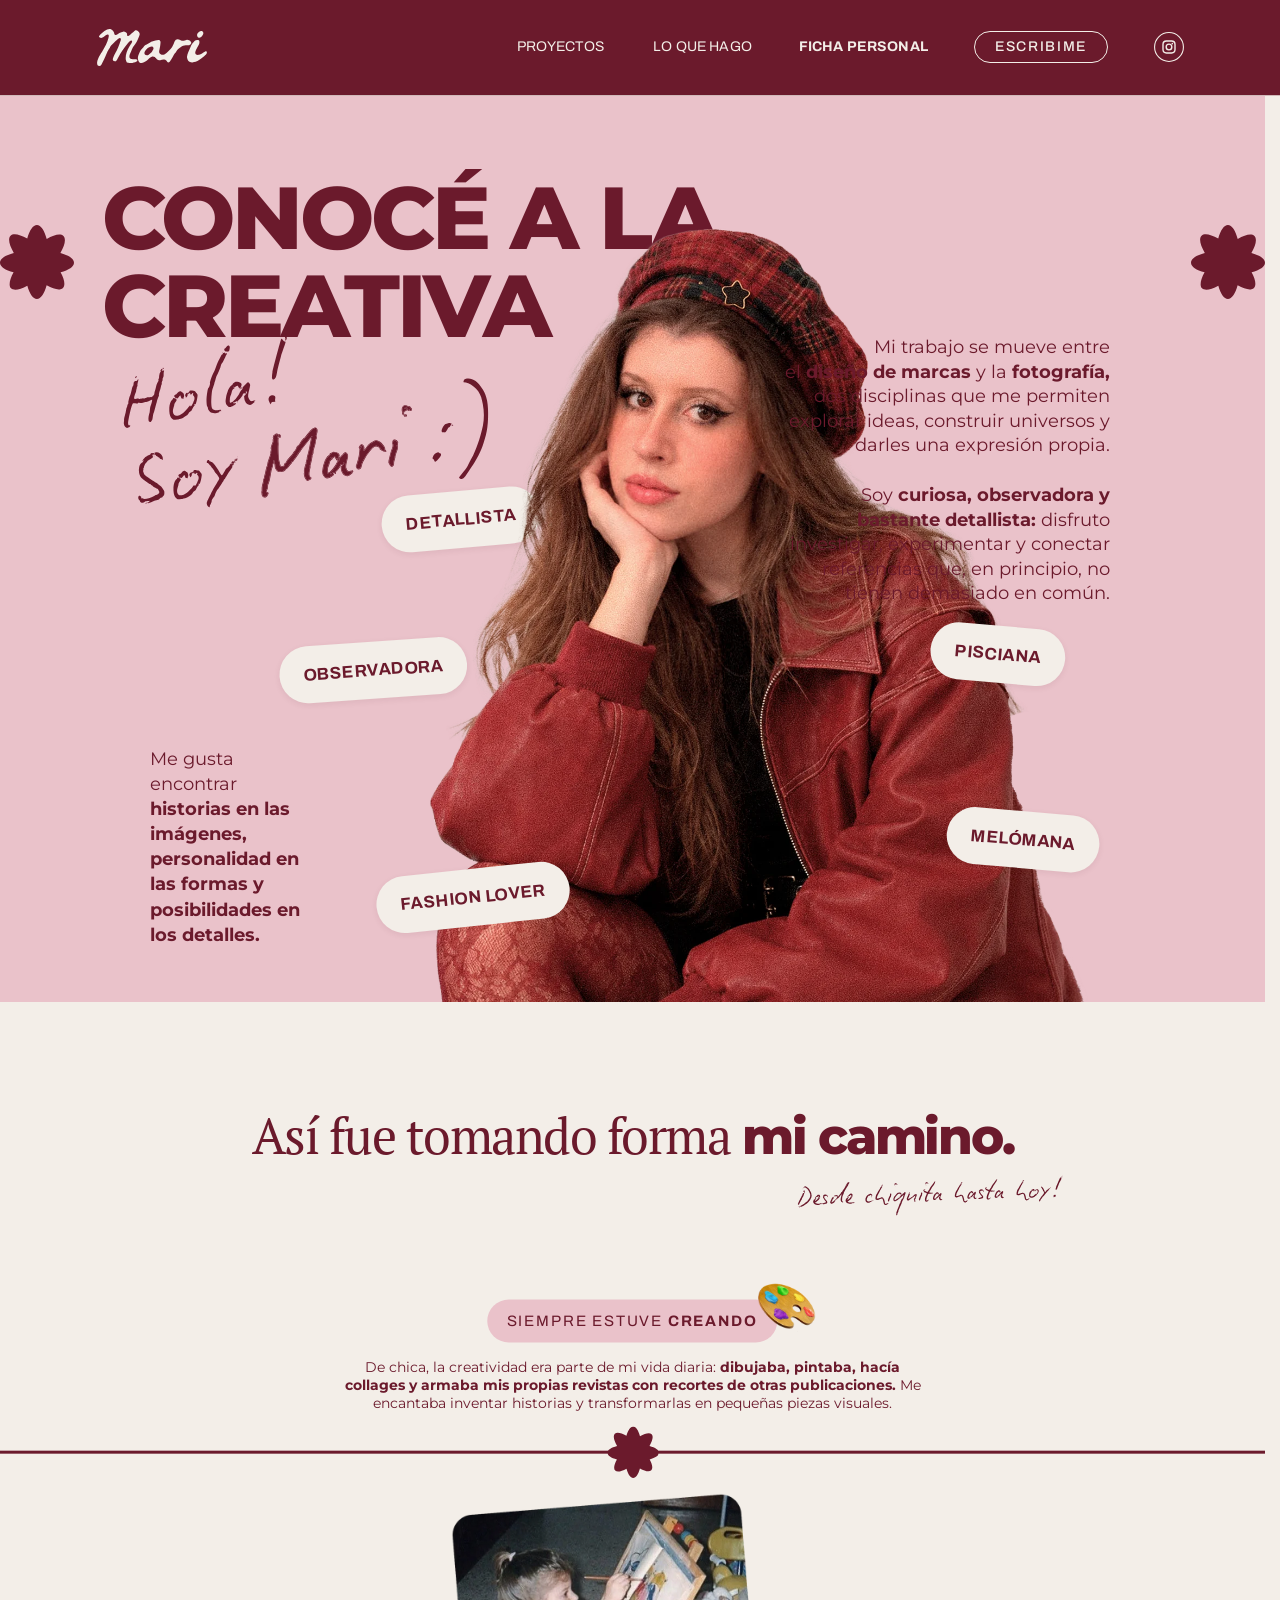
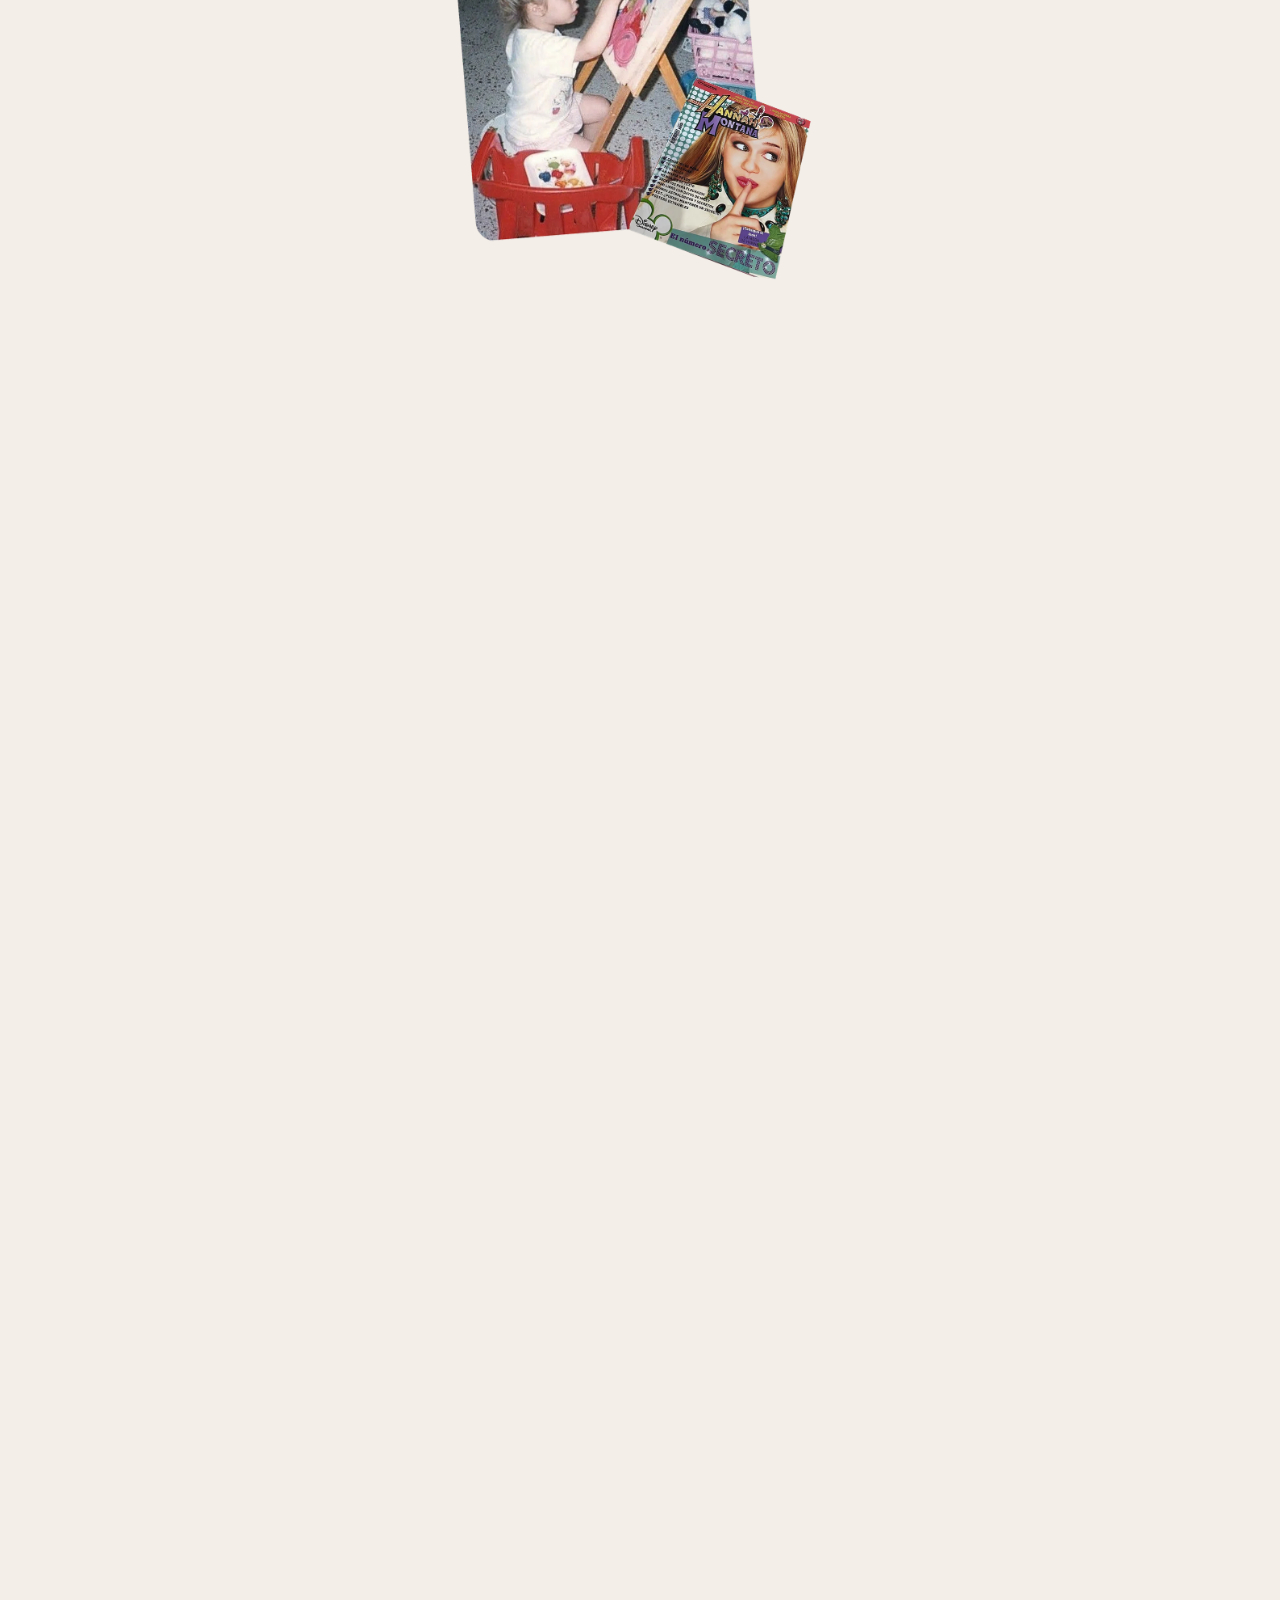
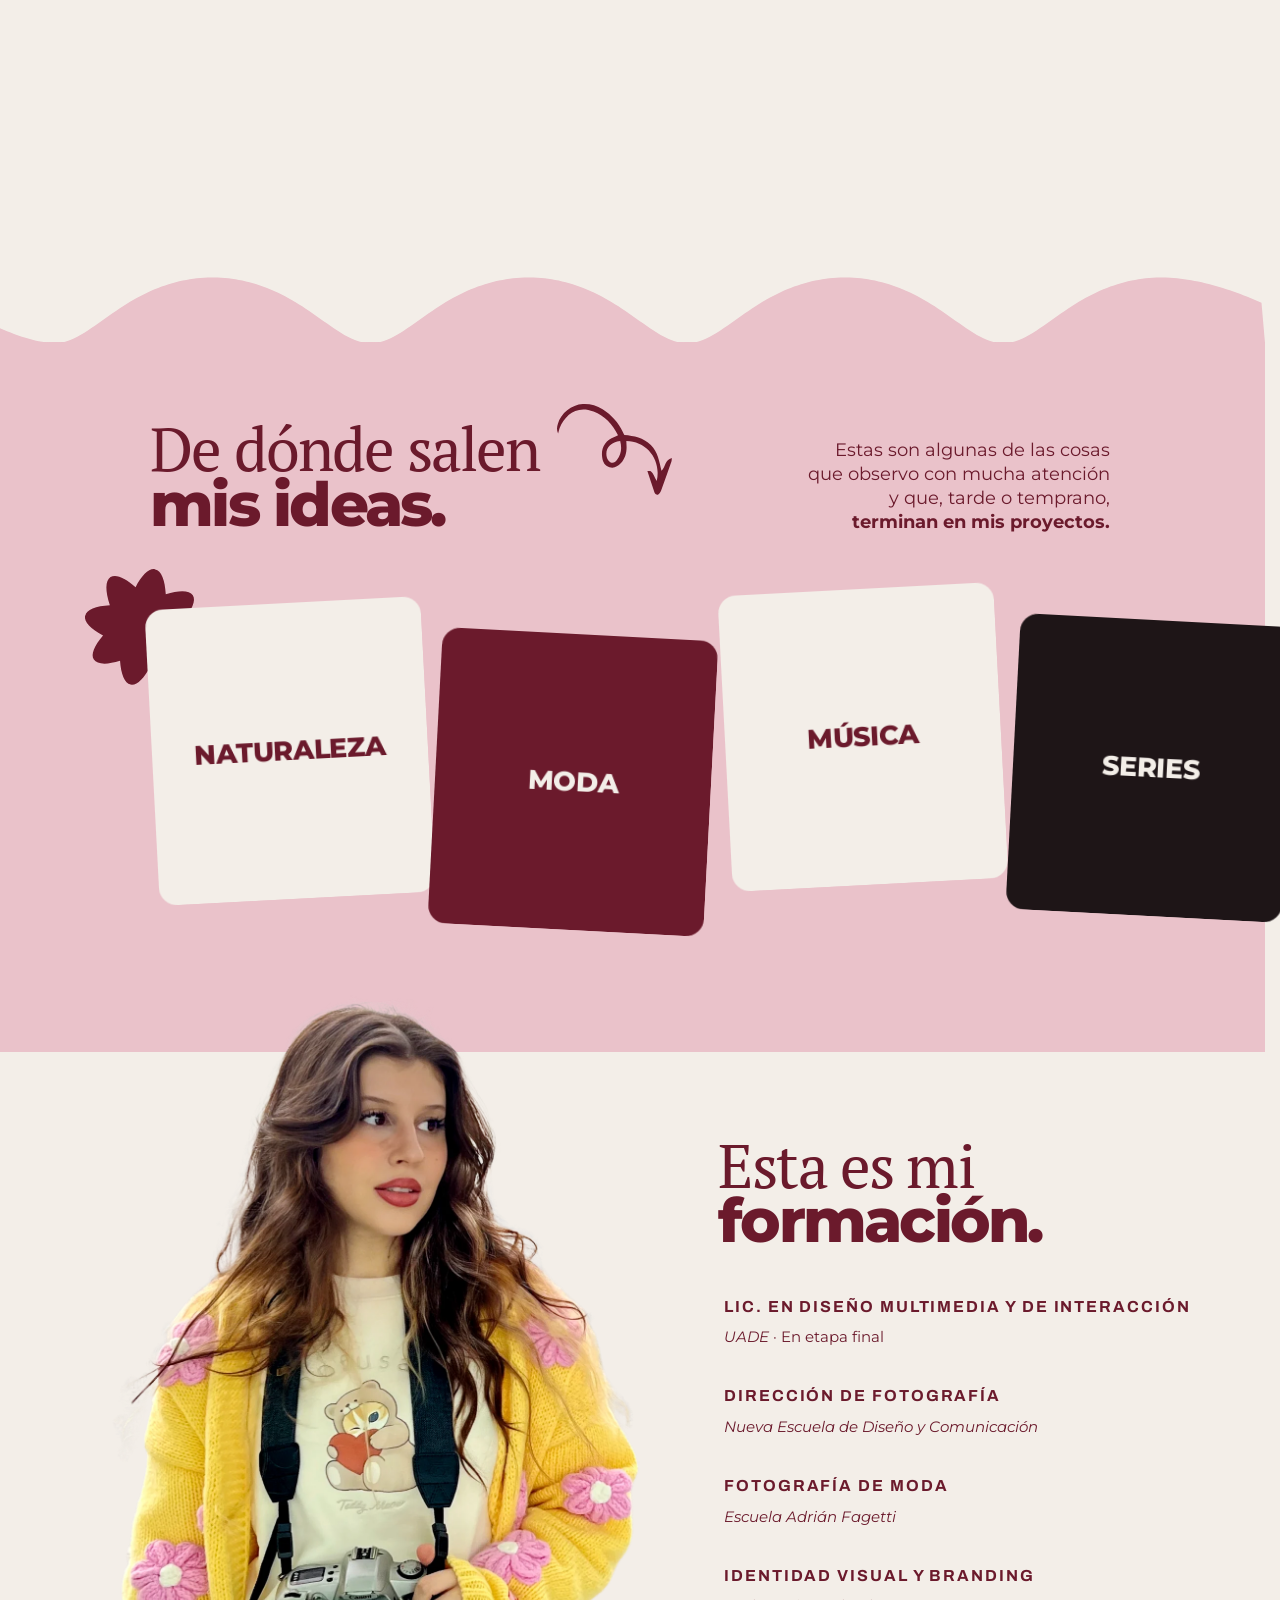
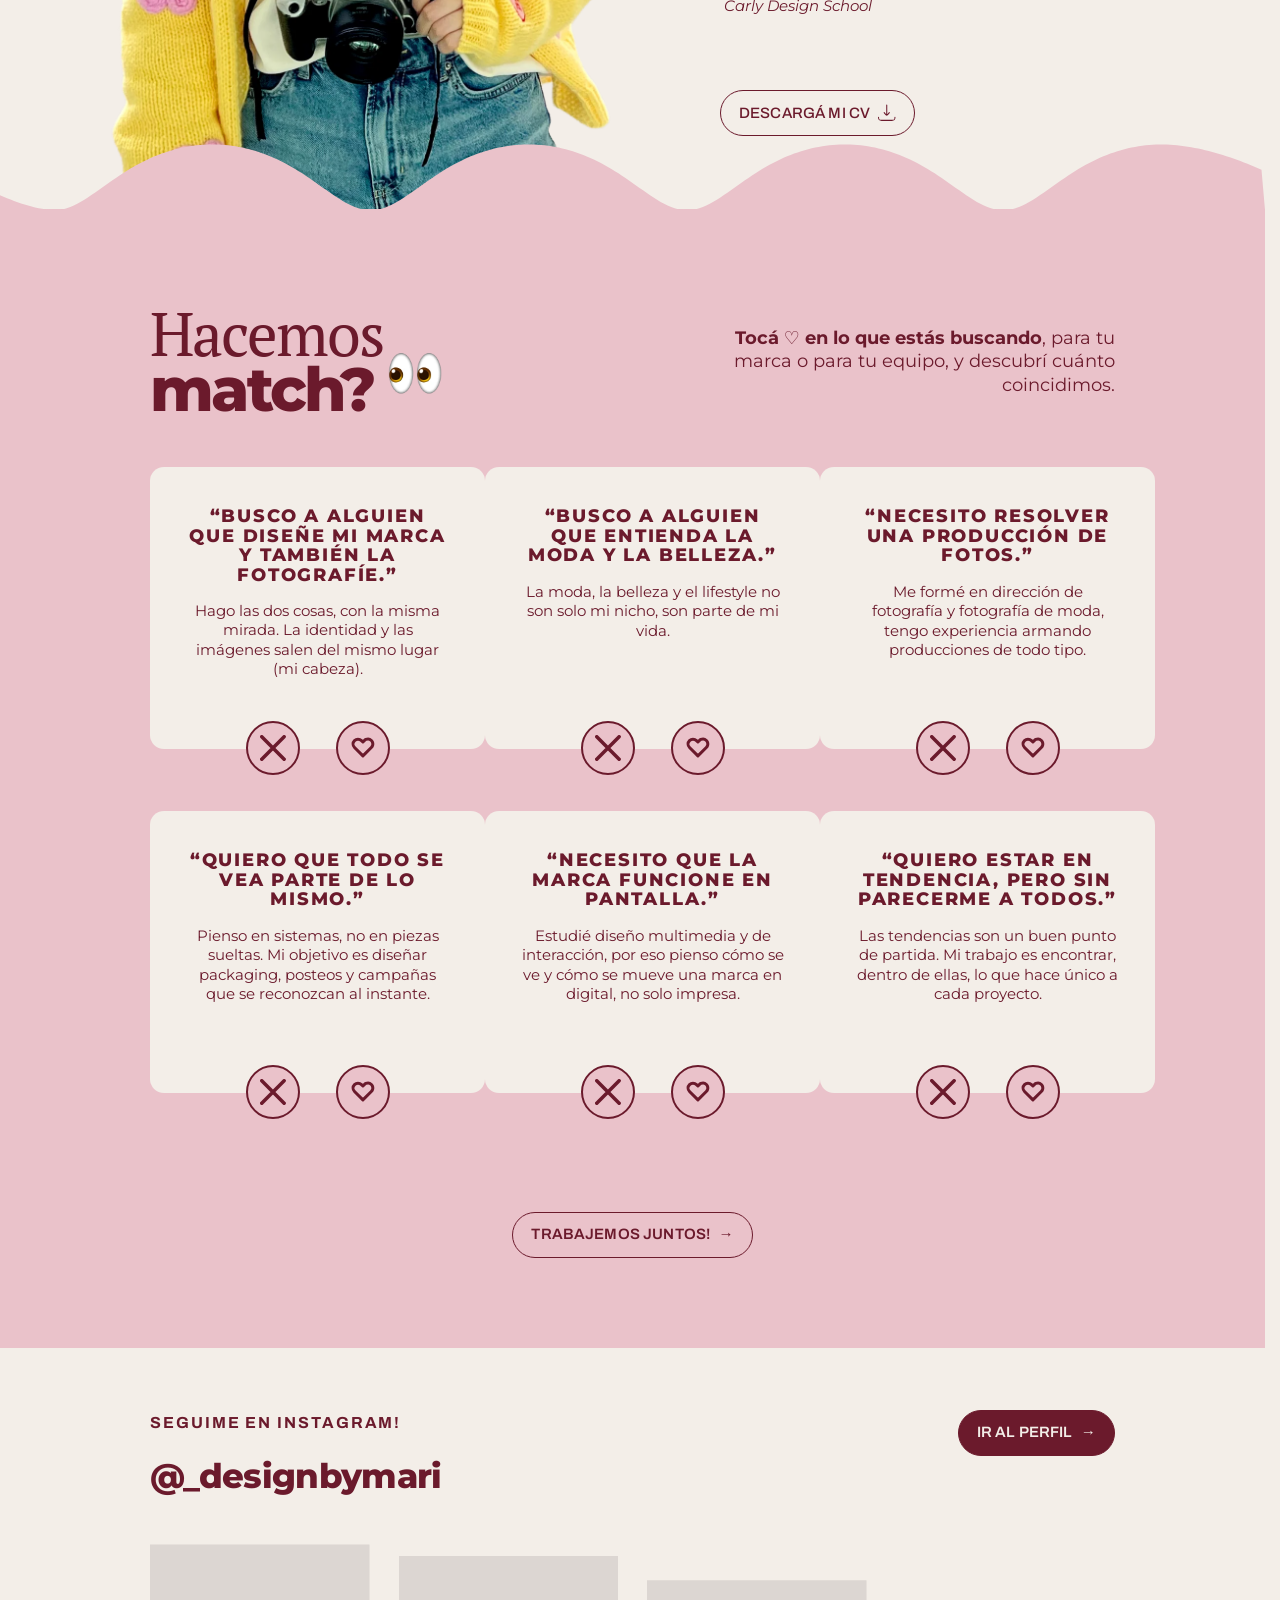
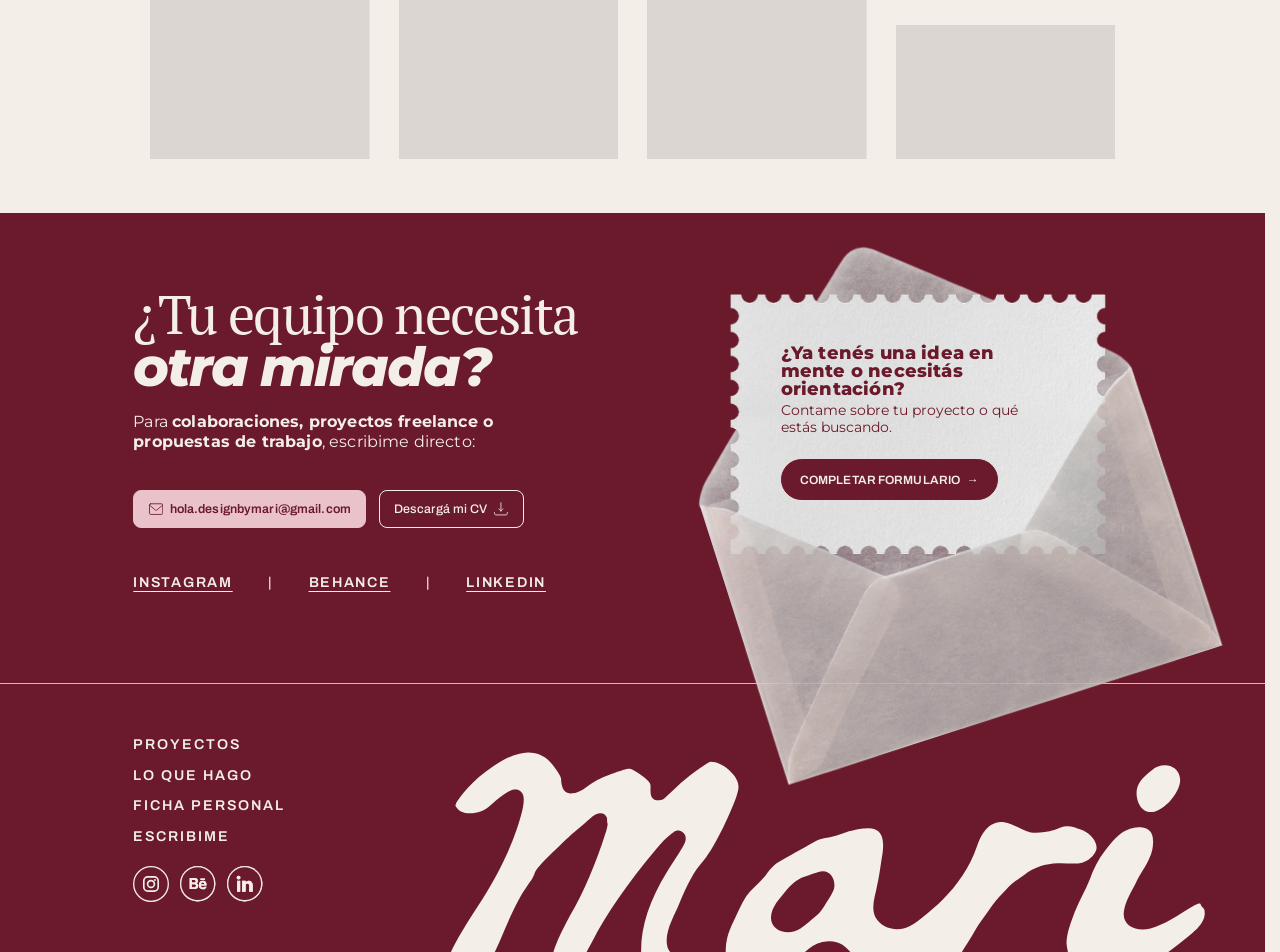
==== ficha-horizontal.html @ 17969e6f "Primera versión del sitio" ====
<!DOCTYPE html>
<html lang="es-AR">
<head>
<meta charset="utf-8">
<meta name="viewport" content="width=device-width, initial-scale=1">
<meta name="robots" content="noindex">
<title>Ficha personal · Mari</title>
<meta name="description" content="Conocé a Mari: diseñadora de marcas y fotógrafa en Buenos Aires. Su recorrido, de dónde salen sus ideas y su formación.">
<meta property="og:title" content="Mari — Diseño de marcas y fotografía">
<meta property="og:description" content="Creando universos visuales donde se unen marca e imagen.">
<link rel="icon" href="assets/svg/favicon.svg" type="image/svg+xml">
<link rel="icon" href="assets/img/icons/favicon-32.png" type="image/png" sizes="32x32">
<link rel="apple-touch-icon" href="assets/img/icons/apple-touch-icon.png">
<script>try{if(sessionStorage.getItem('mari-loaded')==='1')document.documentElement.classList.add('is-seen')}catch(e){}if(location.hash.length>1)document.documentElement.classList.add('is-jumping')</script>
<link rel="preload" href="assets/fonts/montserrat-latin-400-normal.woff2" as="font" type="font/woff2" crossorigin>
<link rel="preload" href="assets/fonts/montserrat-latin-800-normal.woff2" as="font" type="font/woff2" crossorigin>
<link rel="preload" href="assets/fonts/pt-serif-latin-400-normal.woff2" as="font" type="font/woff2" crossorigin>
<link rel="preload" href="assets/fonts/pt-serif-latin-700-italic.woff2" as="font" type="font/woff2" crossorigin>
<link rel="preload" href="assets/fonts/archivo-latin-600-normal.woff2" as="font" type="font/woff2" crossorigin>
<link rel="preload" href="assets/fonts/archivo-latin-400-normal.woff2" as="font" type="font/woff2" crossorigin>
<link rel="stylesheet" href="assets/css/fonts.css">
<link rel="stylesheet" href="assets/css/main.css">
<style>
/* PRUEBA: línea de tiempo horizontal (solo en esta página) */
.tlh{position:relative;top:auto;background:var(--crema);color:var(--bordo);z-index:1}
@media (min-width:1024px){
  .tlh{height:100vh;overflow:hidden;--u:min(calc(100vw / 1440), calc(100vh / 860));--c:50vh}
  .tlh__head{position:absolute;left:50%;top:calc(var(--c) - 430 * var(--u));width:calc(1440 * var(--u));transform:translateX(-50%);height:calc(180 * var(--u))}
  .tlh .tl__title{top:calc(46 * var(--u));font-size:calc(56 * var(--u))}
  .tlh .tl__sub{left:calc(905 * var(--u));top:calc(118 * var(--u));width:calc(300 * var(--u))}
  /* la línea cruza la pantalla a la altura del centro; la flor queda fija en el medio */
  .tlh__line{position:absolute;left:0;right:0;top:var(--c);height:calc(3 * var(--u));background:var(--bordo);transform:translateY(-50%)}
  .tlh__flor{position:absolute;left:50%;top:var(--c);width:calc(58 * var(--u));transform:translate(-50%,-50%);fill:var(--bordo);z-index:2;display:block}
  .tlh__flor svg{width:100%;display:block}
  .tlh__view{position:absolute;inset:0}
  .tlh__track{display:flex;width:calc(var(--n) * 100%);height:100%;will-change:transform}
  .tlh__slide{flex:0 0 calc(100% / var(--n));height:100%;position:relative}
  /* arriba de la línea: el hito; abajo: sus fotos */
  .tlh__top{position:absolute;left:50%;bottom:calc(100vh - var(--c) + 44 * var(--u));width:calc(660 * var(--u));transform:translateX(-50%);text-align:center}
  .tlh .hito__text{position:static;width:auto;text-align:center!important}
  .tlh .hito__pill{font-size:calc(17 * var(--u));height:calc(48 * var(--u));padding:0 calc(22 * var(--u))}
  .tlh .hito__text p{font-size:max(13px, calc(15.5 * var(--u)));margin-top:calc(22 * var(--u))}
  .tlh__bottom{position:absolute;left:0;right:0;top:calc(var(--c) + 46 * var(--u));display:flex;justify-content:center}
  .tlh .hito__img{position:relative;width:auto}
  .tlh .hito__img > img{width:auto;max-width:calc(620 * var(--u));max-height:calc(100vh - var(--c) - 70 * var(--u))}
  /* telón: Ideas sube por encima de la línea una vez que pasaron todos los hitos */
  .ideas--telon{margin-top:-100vh}
  .tlh__slide:nth-child(4) .hito__emo{left:-66px!important;top:-6px!important}
}
@media (max-width:1023px){
  .tlh__head{padding:56px 22px 0}
  .tlh .tl__title{position:static;font-size:36px;text-align:left}
  .tlh .tl__sub{position:static;width:240px;margin-top:10px}
  .tlh__line,.tlh__flor{display:none}
  .tlh__view{padding:0 22px 72px}
  .tlh__slide{margin-top:48px}
  .tlh .hito__text{position:static;width:auto;text-align:left}
  .tlh .hito__pill{font-size:13px;height:40px;white-space:normal;padding:0 16px}
  .tlh .hito__emo,.tlh .hito__emo2,.tlh .viaje{display:none}
  .tlh .hito__img{position:static;max-width:340px;margin-top:22px}
  .tlh .hito__img > img{width:100%}
}
</style>
</head>
<body class="page-ficha">
<div class="loader" id="loader" aria-hidden="true"><svg class="loader__svg" viewBox="0 0 318 318"><g class="loader__txt"><path d="M61.0352 88.9258L64.703 84.6099C65.5796 83.5784 66.5514 82.8382 67.6185 82.3894C68.6843 81.9238 69.7591 81.7776 70.843 81.9507C71.9345 82.1148 72.9554 82.6005 73.9054 83.4079C74.8555 84.2153 75.4995 85.1444 75.8375 86.1952C76.1832 87.237 76.2168 88.3251 75.9383 89.4597C75.6584 90.5775 75.0801 91.6522 74.2036 92.6837L70.5358 96.9996L61.0352 88.9258ZM72.3062 91.2582C73.1136 90.3082 73.4932 89.3297 73.4452 88.3227C73.3958 87.299 72.9187 86.4027 72.0138 85.6338C71.109 84.8648 70.152 84.5424 69.1428 84.6664C68.1322 84.7738 67.2232 85.3024 66.4159 86.2525L64.7088 88.2612L70.5992 93.2669L72.3062 91.2582ZM74.57 77.7447L76.5816 75.828L83.1917 82.7656L81.1801 84.6822L74.57 77.7447ZM74.6543 75.8192C74.2847 76.1714 73.8814 76.3507 73.4445 76.3569C73.0076 76.3631 72.6377 76.2072 72.3346 75.8891C72.0315 75.5711 71.8937 75.194 71.921 74.7579C71.9484 74.3218 72.1469 73.9277 72.5165 73.5755C72.8862 73.2233 73.2853 73.0398 73.714 73.0249C74.1427 73.0101 74.5045 73.1574 74.7994 73.4669C75.1188 73.8022 75.269 74.1921 75.2498 74.6368C75.2225 75.0729 75.024 75.467 74.6543 75.8192ZM89.01 77.9182C88.3918 78.419 87.7277 78.8347 87.0175 79.1653C86.3 79.4868 85.6724 79.6742 85.135 79.7275L84.5991 77.5944C85.1032 77.5376 85.6466 77.3878 86.2293 77.145C86.8045 76.8931 87.3181 76.584 87.7703 76.2178C88.6838 75.4779 88.9574 74.8819 88.5912 74.4297C88.4193 74.2175 88.1714 74.1662 87.8476 74.2757C87.5237 74.3852 87.0772 74.6169 86.5082 74.9708C85.8245 75.3718 85.2356 75.673 84.7417 75.8744C84.2478 76.0759 83.7299 76.1439 83.188 76.0785C82.6553 76.0057 82.161 75.6879 81.7052 75.125C81.324 74.6545 81.1215 74.1309 81.0976 73.5543C81.0755 72.961 81.2406 72.3536 81.5929 71.7321C81.9544 71.1031 82.4904 70.5008 83.2009 69.9254C83.7268 69.4994 84.2968 69.1371 84.9106 68.8385C85.5263 68.5233 86.087 68.3289 86.5928 68.2554L87.1174 70.3746C86.1634 70.5361 85.2988 70.9308 84.5237 71.5586C84.0624 71.9323 83.7687 72.2771 83.6426 72.5931C83.5166 72.9091 83.5357 73.1687 83.7002 73.3717C83.887 73.6023 84.1424 73.6629 84.4662 73.5534C84.7901 73.4439 85.2579 73.2102 85.8695 72.8523C86.5607 72.4605 87.1487 72.1677 87.6334 71.9737C88.1106 71.7706 88.6155 71.7054 89.1482 71.7782C89.6809 71.851 90.1677 72.1596 90.6086 72.704C90.9823 73.1654 91.1765 73.6881 91.1911 74.2722C91.2058 74.8562 91.0277 75.4665 90.657 76.103C90.288 76.7227 89.739 77.3278 89.01 77.9182ZM100.538 63.79C100.557 63.8199 100.678 64.0391 100.899 64.4475L94.8076 68.3778C95.2392 68.8059 95.7529 69.0326 96.3487 69.058C96.9444 69.0834 97.5466 68.8997 98.1553 68.507C98.5743 68.2366 98.9049 67.9386 99.1469 67.6128C99.3924 67.2707 99.568 66.8748 99.6735 66.4251L101.785 66.9706C101.587 68.3279 100.759 69.4765 99.3025 70.4164C98.3946 71.0023 97.4787 71.3459 96.555 71.4473C95.6248 71.5388 94.7673 71.3926 93.9826 71.0086C93.1979 70.6247 92.548 70.0336 92.033 69.2354C91.5244 68.4472 91.2519 67.6197 91.2155 66.753C91.1826 65.8698 91.3777 65.0443 91.8009 64.2767C92.2277 63.4926 92.8451 62.8398 93.6533 62.3183C94.4415 61.8097 95.2644 61.5191 96.1218 61.4463C96.9792 61.3735 97.7936 61.5405 98.5648 61.9473C99.3395 62.3376 99.9973 62.9519 100.538 63.79ZM94.8078 64.0747C94.279 64.4159 93.9316 64.852 93.7655 65.3831C93.5995 65.9142 93.6439 66.4649 93.8989 67.0352L97.8649 64.4762C97.4567 64.0188 96.9765 63.7564 96.4242 63.6888C95.8654 63.6113 95.3266 63.7399 94.8078 64.0747ZM107.229 54.6646C108.297 54.146 109.312 54.0489 110.275 54.3734C111.248 54.6928 112.041 55.4827 112.653 56.7431L115.049 61.678L112.55 62.8916L110.34 58.3412C110.008 57.6576 109.612 57.2229 109.153 57.0369C108.688 56.8403 108.172 56.8795 107.606 57.1544C106.976 57.4604 106.57 57.9017 106.388 58.4785C106.2 59.0445 106.294 59.7121 106.667 60.4812L108.736 64.7431L106.237 65.9567L102.051 57.3367L104.439 56.1775L104.929 57.1869C105.084 56.663 105.36 56.1856 105.758 55.7548C106.151 55.3132 106.641 54.9499 107.229 54.6646ZM107.162 53.5486C106.873 53.6886 106.591 53.7597 106.315 53.7618C106.044 53.748 105.729 53.7098 105.368 53.6472C105.135 53.602 104.944 53.5759 104.796 53.5689C104.658 53.5566 104.535 53.5765 104.429 53.6283C104.204 53.7372 104.062 53.9055 104.001 54.1332C103.934 54.3501 103.966 54.6054 104.095 54.899L102.829 55.5136C102.503 54.7875 102.405 54.1358 102.534 53.5585C102.668 52.9652 103.013 52.5338 103.568 52.2641C103.846 52.1293 104.12 52.0687 104.391 52.0825C104.667 52.0804 104.993 52.1134 105.37 52.1815C105.603 52.2267 105.788 52.2554 105.926 52.2676C106.075 52.2747 106.202 52.2523 106.309 52.2004C106.523 52.0967 106.663 51.9363 106.729 51.7194C106.801 51.4865 106.777 51.234 106.658 50.9618L107.924 50.3472C108.24 51.0519 108.328 51.6955 108.188 52.278C108.059 52.8554 107.717 53.2789 107.162 53.5486ZM123.425 58.5736C122.47 58.8984 121.543 58.994 120.645 58.8604C119.754 58.7117 118.974 58.3559 118.306 57.7928C117.639 57.2298 117.152 56.4986 116.846 55.5992C116.54 54.6998 116.481 53.8233 116.667 52.9699C116.854 52.1164 117.256 51.3649 117.876 50.7153C118.503 50.0508 119.294 49.556 120.25 49.2312C121.205 48.9064 122.129 48.8183 123.019 48.967C123.906 49.1044 124.684 49.4547 125.352 50.0177C126.02 50.5808 126.507 51.312 126.812 52.2114C127.118 53.1107 127.178 53.9872 126.991 54.8407C126.805 55.6942 126.404 56.4513 125.788 57.1121C125.169 57.7616 124.381 58.2488 123.425 58.5736ZM122.692 56.4151C123.366 56.1858 123.841 55.7737 124.115 55.1788C124.397 54.5688 124.408 53.8815 124.148 53.1171C123.888 52.3526 123.462 51.82 122.871 51.5194C122.287 51.2037 121.658 51.1604 120.983 51.3897C120.309 51.619 119.831 52.0387 119.549 52.6486C119.263 53.2474 119.251 53.929 119.51 54.6935C119.77 55.4579 120.198 55.9961 120.793 56.308C121.384 56.6087 122.017 56.6444 122.692 56.4151ZM146.256 39.7364L148.141 52.8172L145.514 53.1956L145.357 52.1026C144.794 53.0235 143.866 53.5771 142.573 53.7633C141.68 53.892 140.84 53.809 140.054 53.5144C139.279 53.2181 138.633 52.7293 138.115 52.0482C137.597 51.367 137.268 50.5387 137.127 49.5632C136.986 48.5877 137.069 47.7001 137.373 46.9005C137.678 46.1008 138.16 45.4495 138.819 44.9466C139.49 44.4421 140.273 44.1254 141.166 43.9968C142.376 43.8224 143.377 44.068 144.169 44.7338L143.506 40.1326L146.256 39.7364ZM142.724 51.4382C143.417 51.3383 143.959 51.0203 144.35 50.4842C144.739 49.9363 144.876 49.2627 144.76 48.4635C144.645 47.6644 144.325 47.0627 143.799 46.6586C143.271 46.2428 142.66 46.0848 141.967 46.1847C141.262 46.2863 140.715 46.6111 140.326 47.1589C139.935 47.6951 139.797 48.3628 139.912 49.1619C140.028 49.9611 140.349 50.5686 140.877 50.9845C141.403 51.3886 142.018 51.5398 142.724 51.4382ZM161.732 47.3936C161.733 47.4292 161.721 47.6789 161.695 48.1426L154.448 48.3008C154.592 48.8916 154.91 49.3537 155.405 49.6874C155.899 50.021 156.508 50.1799 157.232 50.1641C157.731 50.1532 158.169 50.0724 158.545 49.9217C158.934 49.7588 159.291 49.5135 159.616 49.1857L161.129 50.7561C160.249 51.8086 158.943 52.3537 157.21 52.3916C156.129 52.4151 155.169 52.2282 154.329 51.8309C153.489 51.4217 152.835 50.848 152.367 50.11C151.9 49.3719 151.656 48.5281 151.635 47.5784C151.615 46.6405 151.816 45.7929 152.239 45.0354C152.673 44.2658 153.272 43.6648 154.034 43.2325C154.809 42.788 155.677 42.5553 156.638 42.5343C157.576 42.5138 158.429 42.6971 159.198 43.0841C159.966 43.4712 160.573 44.0399 161.017 44.7904C161.472 45.5287 161.711 46.3964 161.732 47.3936ZM156.702 44.6351C156.073 44.6489 155.548 44.8385 155.129 45.2039C154.709 45.5694 154.458 46.0618 154.377 46.6812L159.096 46.5782C158.988 45.9748 158.716 45.4997 158.281 45.1529C157.845 44.7943 157.319 44.6216 156.702 44.6351ZM186.103 45.4615C187.282 45.683 188.15 46.2085 188.707 47.0381C189.278 47.8582 189.433 48.9626 189.172 50.3513L188.159 55.7428L185.428 55.2296L186.362 50.2583C186.502 49.5114 186.449 48.9275 186.202 48.5065C185.969 48.0761 185.566 47.8071 184.994 47.6997C184.352 47.5791 183.805 47.6937 183.353 48.0437C182.903 48.382 182.601 48.9595 182.447 49.7764L181.559 54.5027L178.829 53.9896L179.763 49.0183C180.041 47.5362 179.585 46.6833 178.395 46.4596C177.765 46.3412 177.223 46.457 176.771 46.807C176.321 47.1452 176.019 47.7228 175.866 48.5397L174.977 53.266L172.247 52.7529L174.016 43.3353L176.625 43.8254L176.421 44.9107C176.845 44.5797 177.328 44.3563 177.869 44.2405C178.422 44.127 179.002 44.1272 179.609 44.2412C180.274 44.3662 180.85 44.6133 181.337 44.9826C181.825 45.3402 182.186 45.8006 182.418 46.3638C182.895 45.9461 183.451 45.6578 184.085 45.499C184.73 45.3424 185.403 45.3299 186.103 45.4615ZM199.107 48.7786C200.51 49.2634 201.471 49.9724 201.99 50.9056C202.513 51.8276 202.542 52.962 202.077 54.3088L200.291 59.4769L197.833 58.6276L198.223 57.4997C197.438 58.1707 196.372 58.2736 195.026 57.8082C194.33 57.5677 193.764 57.2405 193.33 56.8264C192.906 56.4162 192.631 55.9569 192.505 55.4486C192.38 54.9403 192.408 54.4224 192.59 53.8949C192.881 53.0532 193.424 52.4996 194.219 52.2342C195.026 51.9727 196.091 52.0707 197.415 52.5284L199.503 53.2497C199.701 52.6774 199.678 52.1796 199.435 51.7563C199.195 51.3218 198.728 50.9844 198.032 50.7439C197.549 50.5772 197.045 50.4909 196.52 50.4851C196.009 50.472 195.547 50.5383 195.132 50.684L194.823 48.5232C195.437 48.346 196.12 48.2802 196.87 48.326C197.632 48.3757 198.377 48.5266 199.107 48.7786ZM196.293 56.2675C196.742 56.4226 197.175 56.4593 197.593 56.3775C198.014 56.2845 198.368 56.0612 198.654 55.7075L198.973 54.7817L197.172 54.1592C196.095 53.7869 195.434 53.9542 195.19 54.6613C195.073 54.998 195.109 55.3119 195.298 55.6031C195.501 55.887 195.833 56.1084 196.293 56.2675ZM210.2 54.5675C210.697 54.2872 211.248 54.1566 211.854 54.1759C212.471 54.2002 213.114 54.3671 213.781 54.6767L212.703 57.0037C212.433 56.8523 212.249 56.7541 212.152 56.7092C211.43 56.3746 210.77 56.3171 210.171 56.5366C209.577 56.7455 209.092 57.2539 208.718 58.0618L206.815 62.1663L204.294 60.9977L208.324 52.304L210.732 53.4202L210.2 54.5675ZM216.595 67.4693C215.714 66.9546 215.023 66.3113 214.525 65.5395C214.043 64.7633 213.791 63.9355 213.768 63.056C213.755 62.1824 213.988 61.3355 214.467 60.515C214.946 59.6945 215.569 59.075 216.335 58.6563C217.112 58.2436 217.954 58.0612 218.861 58.1092C219.784 58.1529 220.687 58.4321 221.569 58.9468C222.44 59.4555 223.092 60.0829 223.522 60.8292C223.969 61.5711 224.144 62.3673 224.046 63.2178L221.601 63.1315C221.613 62.1212 221.214 61.3797 220.404 60.9069C219.779 60.5419 219.141 60.4448 218.491 60.6156C217.842 60.7865 217.311 61.2257 216.898 61.9333C216.485 62.641 216.364 63.3196 216.534 63.9692C216.705 64.6188 217.104 65.1262 217.729 65.4912C218.55 65.97 219.391 65.9526 220.255 65.439L221.524 67.5405C220.843 68.0234 220.067 68.2579 219.195 68.2441C218.334 68.2362 217.467 67.978 216.595 67.4693ZM232.118 65.8389C233.308 66.7255 234.01 67.6921 234.222 68.7387C234.442 69.7758 234.126 70.8657 233.275 72.0085L230.009 76.3938L227.923 74.8404L228.636 73.8834C227.685 74.2855 226.638 74.061 225.495 73.2099C224.905 72.7701 224.465 72.2871 224.176 71.7609C223.896 71.2417 223.774 70.7208 223.807 70.1983C223.841 69.6757 224.025 69.1906 224.358 68.743C224.89 68.0288 225.575 67.6656 226.414 67.6533C227.261 67.6481 228.247 68.064 229.371 68.9009L231.142 70.2202C231.504 69.7345 231.633 69.2532 231.529 68.7762C231.433 68.2897 231.089 67.8265 230.499 67.3868C230.089 67.0818 229.635 66.847 229.136 66.6824C228.653 66.5154 228.192 66.4386 227.753 66.4519L228.112 64.2991C228.751 64.316 229.421 64.4598 230.123 64.7306C230.834 65.0085 231.499 65.3779 232.118 65.8389ZM227.169 72.125C227.55 72.4087 227.952 72.5748 228.375 72.6232C228.805 72.6622 229.21 72.5563 229.589 72.3057L230.174 71.5201L228.646 70.3817C227.731 69.7008 227.051 69.6603 226.604 70.2602C226.391 70.5459 226.33 70.856 226.422 71.1906C226.53 71.5227 226.779 71.8341 227.169 72.125ZM235.626 81.3569C235.043 80.8161 234.537 80.2176 234.109 79.5617C233.689 78.897 233.414 78.3024 233.285 77.778L235.321 76.9447C235.449 77.4356 235.674 77.9522 235.997 78.4945C236.328 79.0281 236.707 79.4927 237.134 79.8883C237.996 80.6875 238.625 80.8737 239.02 80.447C239.206 80.2467 239.221 79.9941 239.067 79.689C238.913 79.384 238.62 78.975 238.189 78.4619C237.695 77.8421 237.313 77.302 237.043 76.8417C236.774 76.3813 236.633 75.8783 236.621 75.3326C236.617 74.795 236.862 74.2606 237.354 73.7295C237.766 73.2853 238.255 73.0105 238.823 72.905C239.407 72.7989 240.032 72.8761 240.697 73.1366C241.371 73.4051 242.043 73.8502 242.714 74.4718C243.21 74.9319 243.649 75.4446 244.032 76.0099C244.432 76.5745 244.704 77.102 244.848 77.5922L242.825 78.4124C242.53 77.491 242.016 76.6912 241.285 76.0131C240.849 75.6095 240.466 75.3677 240.136 75.2878C239.805 75.2079 239.551 75.2637 239.373 75.4553C239.171 75.673 239.148 75.9344 239.302 76.2394C239.456 76.5444 239.754 76.9743 240.195 77.5289C240.681 78.1575 241.054 78.6979 241.315 79.1502C241.584 79.5937 241.72 80.0843 241.724 80.6219C241.727 81.1595 241.491 81.6852 241.015 82.199C240.611 82.6344 240.121 82.9008 239.545 82.9982C238.969 83.0957 238.34 83.0061 237.657 82.7294C236.991 82.4522 236.314 81.9946 235.626 81.3569ZM249.513 90.8696C249.198 90.4831 249.06 90.0597 249.098 89.5994C249.144 89.1484 249.37 88.7578 249.775 88.4276C250.18 88.0975 250.603 87.9592 251.045 88.0126C251.496 88.0585 251.883 88.2793 252.205 88.6751C252.528 89.0708 252.666 89.4942 252.62 89.9453C252.584 90.3889 252.363 90.7757 251.958 91.1058C251.553 91.436 251.125 91.5781 250.674 91.5321C250.223 91.4862 249.836 91.2654 249.513 90.8696ZM264.73 100.576L261.888 102.244L264.808 107.221L262.811 108.393L259.89 103.415L255.973 105.714L254.513 103.225L265.267 96.9161L270.034 105.043L268.037 106.215L264.73 100.576ZM262.527 118.481C262.119 117.558 261.942 116.643 261.995 115.737C262.064 114.836 262.35 114.029 262.852 113.313C263.353 112.598 264.038 112.048 264.907 111.664C265.776 111.28 266.644 111.143 267.51 111.253C268.377 111.363 269.161 111.698 269.863 112.258C270.581 112.823 271.143 113.568 271.552 114.491C271.96 115.414 272.129 116.326 272.06 117.226C272.002 118.122 271.722 118.927 271.22 119.642C270.718 120.358 270.033 120.907 269.164 121.291C268.296 121.676 267.428 121.813 266.561 121.703C265.695 121.592 264.905 121.26 264.192 120.705C263.49 120.146 262.935 119.404 262.527 118.481ZM264.612 117.559C264.9 118.211 265.353 118.647 265.97 118.868C266.602 119.094 267.288 119.044 268.026 118.718C268.765 118.391 269.257 117.92 269.505 117.304C269.767 116.695 269.755 116.064 269.467 115.413C269.178 114.761 268.718 114.322 268.086 114.095C267.464 113.864 266.784 113.912 266.045 114.238C265.307 114.565 264.809 115.038 264.551 115.658C264.304 116.274 264.324 116.908 264.612 117.559ZM268.451 132.341C268.175 132.142 267.925 131.867 267.7 131.515C267.49 131.171 267.318 130.79 267.183 130.372C266.835 129.286 266.842 128.355 267.204 127.578C267.57 126.813 268.29 126.258 269.364 125.913L273.112 124.712L272.661 123.304L274.697 122.651L275.148 124.059L277.37 123.347L278.218 125.993L275.996 126.705L276.725 128.978L274.689 129.63L273.961 127.358L270.246 128.548C269.862 128.671 269.593 128.864 269.44 129.125C269.301 129.394 269.29 129.709 269.406 130.071C269.54 130.489 269.768 130.809 270.088 131.03L268.451 132.341ZM269.645 139.897C269.432 138.911 269.442 137.979 269.677 137.102C269.926 136.234 270.369 135.5 271.004 134.9C271.64 134.301 272.421 133.901 273.35 133.699C274.278 133.498 275.156 133.539 275.982 133.821C276.809 134.103 277.51 134.589 278.085 135.279C278.673 135.977 279.075 136.82 279.289 137.806C279.503 138.792 279.485 139.72 279.236 140.588C278.998 141.453 278.562 142.186 277.926 142.785C277.291 143.385 276.509 143.785 275.581 143.987C274.652 144.188 273.775 144.147 272.948 143.865C272.121 143.582 271.415 143.098 270.828 142.411C270.254 141.721 269.859 140.884 269.645 139.897ZM271.873 139.414C272.024 140.11 272.38 140.629 272.94 140.969C273.514 141.318 274.195 141.407 274.984 141.236C275.773 141.065 276.351 140.703 276.717 140.15C277.097 139.606 277.212 138.985 277.061 138.289C276.91 137.593 276.547 137.07 275.973 136.721C275.411 136.369 274.735 136.278 273.946 136.45C273.157 136.621 272.574 136.984 272.196 137.54C271.83 138.093 271.722 138.718 271.873 139.414ZM281.895 157.606L273.945 158.286C272.194 158.436 270.853 158.092 269.924 157.254C268.994 156.415 268.454 155.121 268.304 153.37C268.225 152.447 268.263 151.562 268.417 150.715C268.571 149.867 268.837 149.153 269.217 148.573L271.298 149.503C271.002 149.933 270.785 150.464 270.648 151.096C270.5 151.728 270.452 152.352 270.504 152.967C270.586 153.925 270.865 154.611 271.342 155.023C271.807 155.448 272.478 155.623 273.353 155.548L273.761 155.513C272.907 154.859 272.424 153.887 272.314 152.598C272.239 151.722 272.36 150.902 272.675 150.136C273.004 149.381 273.499 148.76 274.161 148.275C274.822 147.789 275.609 147.507 276.52 147.429C277.431 147.351 278.253 147.495 278.988 147.862C279.722 148.228 280.31 148.756 280.75 149.445C281.203 150.145 281.467 150.933 281.542 151.808C281.661 153.192 281.295 154.284 280.446 155.084L281.67 154.979L281.895 157.606ZM274.633 152.954C274.695 153.687 274.959 154.266 275.425 154.691C275.903 155.127 276.491 155.315 277.189 155.255C277.887 155.196 278.429 154.911 278.814 154.401C279.213 153.902 279.38 153.286 279.318 152.553C279.255 151.819 278.984 151.235 278.506 150.799C278.04 150.362 277.458 150.173 276.759 150.233C276.061 150.293 275.514 150.578 275.117 151.089C274.731 151.598 274.57 152.22 274.633 152.954ZM280.873 165.534C281.332 165.873 281.676 166.323 281.906 166.884C282.136 167.457 282.246 168.112 282.236 168.848L279.671 168.813C279.699 168.505 279.714 168.297 279.715 168.191C279.726 167.395 279.509 166.769 279.064 166.311C278.631 165.854 277.969 165.62 277.078 165.608L272.555 165.546L272.592 162.768L282.174 162.898L282.138 165.552L280.873 165.534ZM281.555 177.038C281.386 178.512 280.901 179.604 280.102 180.313C279.315 181.023 278.214 181.296 276.799 181.133L271.366 180.508L271.664 177.924L272.85 178.061C272.025 177.44 271.694 176.422 271.857 175.006C271.941 174.275 272.138 173.652 272.448 173.138C272.757 172.636 273.146 172.268 273.615 172.035C274.084 171.802 274.596 171.718 275.151 171.782C276.035 171.884 276.693 172.294 277.124 173.013C277.554 173.744 277.689 174.805 277.529 176.197L277.276 178.391C277.877 178.461 278.358 178.331 278.719 178.002C279.092 177.674 279.32 177.145 279.404 176.413C279.463 175.906 279.438 175.395 279.33 174.881C279.232 174.379 279.067 173.942 278.835 173.569L280.878 172.8C281.184 173.361 281.396 174.013 281.513 174.756C281.63 175.51 281.644 176.271 281.555 177.038ZM273.635 175.91C273.581 176.382 273.639 176.813 273.809 177.203C273.991 177.595 274.285 177.891 274.692 178.094L275.666 178.206L275.884 176.313C276.014 175.18 275.708 174.571 274.965 174.486C274.611 174.445 274.312 174.548 274.068 174.795C273.835 175.055 273.691 175.427 273.635 175.91ZM279.258 189.712L278.736 192.114L276.647 191.66L277.154 189.328L270.088 187.792L270.678 185.077L277.745 186.613L278.059 185.168L280.147 185.622L279.833 187.067L280.251 187.158C281.318 187.39 282.097 187.887 282.588 188.65C283.076 189.424 283.195 190.386 282.945 191.535C282.857 191.941 282.727 192.314 282.556 192.653C282.394 193.007 282.205 193.288 281.99 193.496L280.178 192.355C280.467 192.09 280.657 191.748 280.747 191.33C280.926 190.506 280.563 189.996 279.658 189.799L279.258 189.712ZM277.677 197.362L276.87 200.021L267.7 197.239L268.507 194.58L277.677 197.362ZM280.676 200.543L279.808 203.406L278.289 199.577L278.92 197.497L280.676 200.543ZM273.922 208.576C273.37 209.954 272.615 210.88 271.658 211.354C270.712 211.832 269.578 211.806 268.255 211.276L263.179 209.243L264.146 206.829L265.253 207.273C264.621 206.457 264.57 205.387 265.099 204.065C265.373 203.381 265.727 202.832 266.162 202.418C266.592 202.015 267.064 201.762 267.578 201.661C268.091 201.56 268.607 201.613 269.125 201.82C269.952 202.151 270.479 202.721 270.706 203.528C270.928 204.346 270.779 205.405 270.258 206.706L269.437 208.756C269.999 208.981 270.497 208.983 270.932 208.76C271.377 208.542 271.737 208.091 272.011 207.408C272.2 206.934 272.311 206.435 272.342 205.91C272.38 205.4 272.336 204.935 272.21 204.514L274.383 204.31C274.531 204.932 274.564 205.616 274.482 206.364C274.395 207.122 274.209 207.86 273.922 208.576ZM266.577 205.405C266.401 205.846 266.343 206.277 266.405 206.698C266.477 207.123 266.683 207.487 267.023 207.789L267.932 208.154L268.641 206.384C269.064 205.326 268.929 204.658 268.235 204.38C267.904 204.248 267.589 204.268 267.289 204.442C266.995 204.632 266.758 204.953 266.577 205.405ZM260.434 222.11C260.689 221.681 261.039 221.405 261.484 221.283C261.923 221.171 262.368 221.248 262.817 221.514C263.266 221.781 263.542 222.131 263.644 222.564C263.756 223.003 263.682 223.442 263.422 223.882C263.161 224.321 262.811 224.596 262.372 224.709C261.943 224.827 261.504 224.753 261.054 224.486C260.605 224.22 260.324 223.867 260.212 223.428C260.1 222.988 260.174 222.549 260.434 222.11ZM260.126 239.072L256.489 243.414C255.62 244.452 254.653 245.198 253.589 245.655C252.527 246.128 251.453 246.282 250.368 246.116C249.275 245.96 248.251 245.481 247.295 244.68C246.339 243.88 245.689 242.955 245.343 241.907C244.99 240.867 244.949 239.779 245.22 238.643C245.492 237.523 246.063 236.445 246.932 235.407L250.569 231.065L260.126 239.072ZM248.839 236.819C248.039 237.775 247.666 238.756 247.721 239.762C247.777 240.786 248.261 241.679 249.171 242.441C250.081 243.204 251.04 243.52 252.049 243.389C253.059 243.274 253.964 242.739 254.765 241.783L256.457 239.763L250.532 234.798L248.839 236.819ZM246.704 250.323L244.713 252.261L238.027 245.397L240.017 243.459L246.704 250.323ZM246.641 252.249C247.006 251.893 247.408 251.709 247.844 251.698C248.281 251.687 248.653 251.839 248.959 252.153C249.266 252.468 249.408 252.844 249.385 253.28C249.363 253.716 249.169 254.113 248.803 254.469C248.437 254.825 248.04 255.013 247.612 255.033C247.183 255.052 246.82 254.909 246.522 254.603C246.198 254.271 246.044 253.883 246.058 253.438C246.081 253.001 246.275 252.605 246.641 252.249ZM232.248 250.289C232.863 249.785 233.525 249.366 234.233 249.031C234.949 248.706 235.575 248.515 236.113 248.458L236.66 250.588C236.157 250.648 235.614 250.801 235.033 251.047C234.459 251.302 233.947 251.614 233.497 251.983C232.588 252.728 232.318 253.325 232.686 253.775C232.859 253.987 233.108 254.037 233.431 253.925C233.754 253.814 234.199 253.58 234.766 253.223C235.448 252.818 236.035 252.513 236.528 252.309C237.02 252.105 237.538 252.034 238.08 252.096C238.613 252.166 239.109 252.481 239.568 253.041C239.952 253.51 240.158 254.032 240.185 254.608C240.21 255.202 240.049 255.81 239.7 256.433C239.342 257.064 238.809 257.67 238.102 258.249C237.579 258.678 237.011 259.044 236.399 259.346C235.785 259.664 235.225 259.862 234.72 259.938L234.183 257.822C235.136 257.655 235.999 257.256 236.77 256.624C237.229 256.247 237.521 255.901 237.645 255.584C237.77 255.267 237.749 255.008 237.583 254.806C237.395 254.576 237.14 254.517 236.816 254.628C236.493 254.74 236.027 254.976 235.417 255.337C234.728 255.733 234.142 256.029 233.658 256.226C233.182 256.432 232.677 256.5 232.144 256.43C231.611 256.36 231.123 256.054 230.679 255.513C230.302 255.053 230.105 254.532 230.087 253.948C230.069 253.364 230.244 252.753 230.611 252.114C230.977 251.492 231.522 250.884 232.248 250.289ZM220.793 264.479C220.773 264.449 220.652 264.231 220.429 263.823L226.5 259.863C226.067 259.437 225.552 259.213 224.956 259.19C224.36 259.168 223.759 259.354 223.152 259.75C222.734 260.023 222.405 260.322 222.165 260.649C221.921 260.993 221.747 261.389 221.644 261.84L219.53 261.305C219.722 259.946 220.543 258.794 221.995 257.846C222.9 257.256 223.814 256.908 224.738 256.802C225.667 256.706 226.526 256.848 227.312 257.228C228.099 257.608 228.752 258.195 229.271 258.991C229.783 259.777 230.06 260.603 230.101 261.469C230.138 262.352 229.947 263.179 229.527 263.949C229.105 264.735 228.49 265.391 227.685 265.916C226.899 266.429 226.078 266.724 225.221 266.801C224.364 266.878 223.549 266.715 222.775 266.312C221.999 265.925 221.338 265.314 220.793 264.479ZM226.522 264.166C227.049 263.822 227.394 263.384 227.557 262.852C227.721 262.32 227.674 261.77 227.416 261.201L223.463 263.779C223.873 264.235 224.355 264.495 224.907 264.56C225.466 264.634 226.005 264.503 226.522 264.166ZM214.181 273.643C213.117 274.17 212.102 274.275 211.137 273.958C210.161 273.646 209.362 272.862 208.741 271.607L206.306 266.69L208.797 265.457L211.041 269.991C211.378 270.672 211.778 271.103 212.239 271.286C212.705 271.479 213.221 271.436 213.785 271.156C214.412 270.845 214.815 270.401 214.993 269.823C215.175 269.255 215.077 268.588 214.698 267.822L212.595 263.576L215.085 262.344L219.337 270.931L216.959 272.109L216.461 271.103C216.31 271.628 216.038 272.108 215.643 272.542C215.254 272.986 214.766 273.353 214.181 273.643ZM214.256 274.758C214.544 274.616 214.826 274.543 215.102 274.539C215.372 274.55 215.688 274.586 216.049 274.646C216.283 274.689 216.474 274.714 216.622 274.72C216.76 274.731 216.883 274.71 216.989 274.658C217.212 274.547 217.354 274.378 217.413 274.149C217.478 273.932 217.444 273.677 217.313 273.384L218.574 272.76C218.905 273.484 219.009 274.134 218.885 274.713C218.755 275.307 218.413 275.741 217.86 276.015C217.583 276.152 217.31 276.215 217.039 276.203C216.763 276.207 216.436 276.177 216.059 276.112C215.826 276.068 215.64 276.041 215.502 276.03C215.353 276.024 215.226 276.047 215.119 276.1C214.907 276.205 214.768 276.367 214.703 276.584C214.633 276.818 214.659 277.07 214.78 277.341L213.519 277.966C213.198 277.263 213.105 276.621 213.24 276.037C213.364 275.459 213.703 275.032 214.256 274.758ZM197.951 269.845C198.905 269.516 199.831 269.415 200.73 269.544C201.622 269.688 202.403 270.04 203.074 270.599C203.745 271.159 204.236 271.887 204.546 272.785C204.857 273.683 204.921 274.559 204.739 275.413C204.557 276.268 204.158 277.021 203.542 277.674C202.919 278.342 202.13 278.841 201.176 279.171C200.222 279.501 199.3 279.594 198.408 279.45C197.52 279.317 196.741 278.971 196.07 278.411C195.399 277.852 194.909 277.123 194.598 276.225C194.288 275.328 194.223 274.452 194.405 273.597C194.587 272.743 194.984 271.983 195.596 271.319C196.212 270.667 196.997 270.175 197.951 269.845ZM198.696 272C198.023 272.233 197.551 272.647 197.28 273.244C197.001 273.855 196.994 274.543 197.258 275.306C197.522 276.069 197.95 276.599 198.543 276.897C199.128 277.209 199.758 277.249 200.431 277.016C201.104 276.783 201.58 276.361 201.859 275.75C202.141 275.15 202.151 274.468 201.887 273.705C201.623 272.942 201.192 272.406 200.596 272.097C200.003 271.799 199.37 271.767 198.696 272ZM175.246 288.834L173.275 275.766L175.9 275.37L176.064 276.462C176.621 275.538 177.546 274.978 178.837 274.783C179.73 274.649 180.57 274.726 181.358 275.016C182.134 275.307 182.784 275.791 183.306 276.469C183.829 277.147 184.163 277.973 184.31 278.948C184.457 279.922 184.381 280.81 184.082 281.612C183.782 282.414 183.304 283.068 182.648 283.575C181.981 284.084 181.201 284.406 180.308 284.54C179.099 284.723 178.096 284.484 177.3 283.823L177.993 288.42L175.246 288.834ZM178.702 277.109C178.009 277.214 177.469 277.535 177.082 278.074C176.696 278.624 176.564 279.299 176.684 280.097C176.805 280.896 177.129 281.495 177.658 281.896C178.188 282.308 178.8 282.462 179.493 282.358C180.197 282.251 180.742 281.923 181.128 281.373C181.515 280.834 181.648 280.165 181.528 279.367C181.407 278.569 181.082 277.963 180.551 277.551C180.023 277.15 179.406 277.003 178.702 277.109ZM159.726 281.289C159.725 281.253 159.736 281.003 159.758 280.539L167.004 280.326C166.856 279.737 166.533 279.277 166.037 278.947C165.54 278.617 164.929 278.463 164.205 278.484C163.707 278.499 163.27 278.583 162.894 278.737C162.507 278.902 162.152 279.15 161.829 279.481L160.304 277.922C161.176 276.863 162.478 276.308 164.211 276.257C165.291 276.225 166.253 276.405 167.096 276.796C167.939 277.199 168.598 277.767 169.07 278.502C169.543 279.236 169.794 280.078 169.822 281.028C169.849 281.965 169.655 282.815 169.237 283.575C168.809 284.348 168.215 284.954 167.455 285.392C166.685 285.842 165.818 286.081 164.857 286.109C163.919 286.137 163.065 285.96 162.293 285.579C161.522 285.198 160.911 284.633 160.462 283.886C160.001 283.152 159.755 282.286 159.726 281.289ZM164.778 284.009C165.407 283.991 165.93 283.797 166.346 283.428C166.763 283.06 167.01 282.566 167.087 281.946L162.369 282.084C162.482 282.687 162.757 283.16 163.195 283.503C163.633 283.859 164.16 284.027 164.778 284.009ZM135.37 283.387C134.19 283.174 133.318 282.655 132.755 281.829C132.179 281.013 132.016 279.91 132.267 278.519L133.24 273.121L135.975 273.614L135.077 278.592C134.942 279.34 135 279.923 135.25 280.342C135.486 280.771 135.891 281.037 136.463 281.14C137.106 281.256 137.652 281.138 138.102 280.785C138.55 280.443 138.847 279.863 138.995 279.045L139.848 274.313L142.583 274.806L141.685 279.784C141.417 281.268 141.879 282.117 143.071 282.332C143.702 282.446 144.243 282.327 144.693 281.973C145.14 281.632 145.438 281.052 145.585 280.234L146.439 275.501L149.174 275.995L147.473 285.425L144.861 284.954L145.057 283.867C144.635 284.201 144.153 284.428 143.613 284.548C143.061 284.665 142.481 284.669 141.873 284.56C141.207 284.439 140.63 284.197 140.141 283.831C139.649 283.477 139.286 283.019 139.049 282.458C138.575 282.879 138.021 283.171 137.389 283.334C136.744 283.496 136.071 283.513 135.37 283.387ZM122.332 280.152C120.927 279.675 119.961 278.972 119.437 278.042C118.908 277.123 118.873 275.989 119.331 274.639L121.087 269.461L123.55 270.296L123.166 271.426C123.947 270.751 125.012 270.642 126.362 271.099C127.059 271.336 127.626 271.66 128.063 272.071C128.489 272.479 128.766 272.937 128.895 273.444C129.024 273.952 128.999 274.47 128.82 274.999C128.534 275.842 127.994 276.399 127.2 276.669C126.395 276.935 125.329 276.843 124.002 276.393L121.911 275.683C121.716 276.257 121.742 276.755 121.987 277.176C122.229 277.61 122.699 277.944 123.396 278.181C123.879 278.345 124.384 278.428 124.91 278.431C125.42 278.441 125.882 278.372 126.296 278.224L126.617 280.383C126.004 280.564 125.322 280.633 124.572 280.592C123.81 280.547 123.063 280.4 122.332 280.152ZM125.103 272.647C124.653 272.495 124.22 272.461 123.803 272.545C123.382 272.64 123.029 272.866 122.746 273.221L122.431 274.149L124.236 274.761C125.315 275.127 125.975 274.956 126.216 274.247C126.33 273.91 126.292 273.596 126.102 273.306C125.897 273.023 125.564 272.804 125.103 272.647ZM111.218 274.442C110.724 274.726 110.174 274.861 109.567 274.846C108.95 274.827 108.307 274.665 107.636 274.36L108.697 272.025C108.968 272.174 109.152 272.271 109.25 272.315C109.974 272.644 110.635 272.697 111.232 272.472C111.825 272.259 112.305 271.747 112.673 270.936L114.544 266.817L117.074 267.966L113.112 276.691L110.695 275.593L111.218 274.442ZM104.729 261.58C105.614 262.09 106.308 262.729 106.81 263.498C107.297 264.271 107.554 265.098 107.582 265.977C107.6 266.851 107.372 267.699 106.898 268.522C106.424 269.345 105.805 269.969 105.04 270.392C104.266 270.809 103.425 270.996 102.518 270.954C101.595 270.915 100.69 270.641 99.8054 270.132C98.9307 269.628 98.2758 269.004 97.8408 268.261C97.3896 267.521 97.2103 266.726 97.3029 265.875L99.7482 265.947C99.742 266.958 100.145 267.697 100.958 268.165C101.586 268.526 102.224 268.62 102.873 268.445C103.521 268.27 104.05 267.828 104.459 267.118C104.868 266.408 104.985 265.729 104.81 265.08C104.636 264.431 104.234 263.926 103.607 263.565C102.783 263.091 101.942 263.113 101.081 263.632L99.8001 261.538C100.478 261.051 101.252 260.812 102.124 260.821C102.986 260.824 103.854 261.077 104.729 261.58ZM89.2285 263.326C88.0308 262.45 87.3214 261.489 87.1002 260.444C86.872 259.409 87.1786 258.317 88.0202 257.167L91.2497 252.754L93.3482 254.29L92.6433 255.253C93.5909 254.843 94.6396 255.059 95.7894 255.9C96.3835 256.335 96.8273 256.815 97.1208 257.338C97.4047 257.855 97.5319 258.375 97.5023 258.898C97.4728 259.421 97.2933 259.907 96.9636 260.358C96.4377 261.076 95.7556 261.445 94.9175 261.464C94.0697 261.477 93.0805 261.069 91.9499 260.242L90.1677 258.937C89.81 259.426 89.685 259.908 89.7927 260.384C89.8934 260.87 90.2407 261.33 90.8348 261.765C91.2468 262.067 91.7031 262.298 92.2038 262.458C92.6878 262.621 93.1494 262.694 93.5886 262.677L93.2468 264.833C92.6078 264.821 91.9364 264.683 91.2327 264.418C90.5194 264.146 89.8514 263.782 89.2285 263.326ZM94.1243 256.999C93.7411 256.719 93.3378 256.556 92.9145 256.511C92.4842 256.476 92.0806 256.585 91.7035 256.839L91.125 257.629L92.6628 258.755C93.5827 259.428 94.2635 259.463 94.7054 258.859C94.9158 258.572 94.9739 258.261 94.8797 257.927C94.769 257.596 94.5172 257.287 94.1243 256.999ZM85.5964 247.831C86.1833 248.368 86.6928 248.964 87.1251 249.617C87.5493 250.279 87.8276 250.872 87.96 251.395L85.9299 252.241C85.799 251.751 85.5703 251.236 85.2439 250.696C84.9095 250.164 84.5277 249.702 84.0985 249.309C83.2314 248.516 82.6014 248.333 82.2086 248.762C82.0242 248.964 82.0101 249.217 82.1664 249.521C82.3227 249.825 82.618 250.232 83.0524 250.742C83.5503 251.359 83.9354 251.897 84.2078 252.355C84.4802 252.814 84.6242 253.316 84.6399 253.862C84.6469 254.399 84.4058 254.935 83.9167 255.469C83.5078 255.916 83.02 256.194 82.4534 256.303C81.8699 256.413 81.2447 256.34 80.5779 256.083C79.9022 255.819 79.2272 255.378 78.5528 254.761C78.0536 254.304 77.6108 253.794 77.2246 253.231C76.8216 252.669 76.5462 252.143 76.3985 251.654L78.4166 250.821C78.7178 251.74 79.2362 252.537 79.9719 253.21C80.4099 253.611 80.7944 253.851 81.1256 253.929C81.4568 254.006 81.7106 253.949 81.887 253.756C82.0875 253.537 82.1095 253.276 81.9532 252.972C81.7969 252.668 81.4965 252.24 81.0519 251.688C80.562 251.062 80.1853 250.524 79.9216 250.074C79.65 249.632 79.5107 249.142 79.5038 248.605C79.4968 248.067 79.7299 247.54 80.2029 247.023C80.6038 246.585 81.092 246.316 81.6674 246.215C82.2428 246.113 82.8728 246.199 83.5571 246.471C84.2247 246.745 84.9045 247.198 85.5964 247.831ZM71.6543 238.394C71.9713 238.779 72.1118 239.202 72.0756 239.662C72.032 240.114 71.8085 240.505 71.4052 240.837C71.0018 241.17 70.5791 241.31 70.137 241.259C69.6857 241.215 69.2978 240.996 68.9732 240.602C68.6486 240.208 68.5082 239.785 68.5519 239.334C68.5864 238.89 68.8053 238.502 69.2086 238.17C69.6119 237.838 70.0392 237.694 70.4905 237.737C70.9418 237.781 71.3297 238 71.6543 238.394ZM56.3714 228.794L59.2026 227.109L56.2505 222.15L58.24 220.966L61.1922 225.924L65.0947 223.601L66.5708 226.08L55.8579 232.458L51.0379 224.362L53.0274 223.178L56.3714 228.794ZM58.4639 210.873C58.877 211.794 59.0593 212.708 59.0106 213.615C58.9463 214.516 58.6652 215.325 58.1673 216.043C57.6695 216.761 56.9873 217.314 56.1206 217.703C55.2539 218.092 54.3869 218.234 53.5197 218.128C52.6525 218.023 51.8664 217.692 51.1616 217.136C50.4411 216.575 49.8742 215.833 49.4611 214.912C49.0479 213.992 48.8735 213.081 48.9379 212.18C48.9914 211.284 49.2671 210.477 49.7649 209.759C50.2627 209.041 50.945 208.488 51.8117 208.099C52.6784 207.71 53.5453 207.568 54.4126 207.674C55.2798 207.779 56.0712 208.107 56.7869 208.658C57.4917 209.214 58.0507 209.952 58.4639 210.873ZM56.3838 211.807C56.0922 211.156 55.6373 210.723 55.0193 210.506C54.3855 210.282 53.7003 210.336 52.9636 210.667C52.2269 210.997 51.7367 211.471 51.4929 212.088C51.2334 212.699 51.2495 213.329 51.5411 213.979C51.8328 214.629 52.2955 215.066 52.9292 215.289C53.5521 215.517 54.2319 215.466 54.9686 215.135C55.7053 214.805 56.201 214.329 56.4556 213.707C56.6994 213.09 56.6754 212.457 56.3838 211.807ZM52.4482 197.053C52.7253 197.25 52.9778 197.523 53.2056 197.873C53.4184 198.215 53.5935 198.595 53.731 199.012C54.0875 200.095 54.088 201.026 53.7322 201.806C53.3727 202.575 52.6573 203.135 51.5858 203.488L47.8471 204.719L48.3096 206.124L46.2795 206.792L45.817 205.388L43.6009 206.118L42.7317 203.479L44.9479 202.749L44.2013 200.482L46.2313 199.813L46.9779 202.08L50.6828 200.86C51.0663 200.734 51.3336 200.54 51.4847 200.277C51.6209 200.007 51.6295 199.692 51.5106 199.331C51.3732 198.914 51.1434 198.596 50.8213 198.377L52.4482 197.053ZM51.2061 189.505C51.4257 190.49 51.4205 191.422 51.1905 192.3C50.9463 193.17 50.5082 193.906 49.8762 194.509C49.2442 195.113 48.4647 195.518 47.5375 195.724C46.6103 195.931 45.7325 195.895 44.9042 195.618C44.0759 195.34 43.3724 194.858 42.7937 194.172C42.2008 193.477 41.7946 192.637 41.5751 191.652C41.3555 190.666 41.3678 189.739 41.612 188.87C41.8445 188.003 42.2768 187.268 42.9088 186.665C43.5408 186.061 44.3204 185.656 45.2476 185.45C46.1748 185.243 47.0525 185.279 47.8808 185.556C48.7091 185.834 49.4184 186.315 50.0087 186.998C50.5874 187.684 50.9866 188.52 51.2061 189.505ZM48.9809 190.001C48.8259 189.306 48.4676 188.789 47.9058 188.452C47.3299 188.106 46.6479 188.021 45.8598 188.197C45.0717 188.372 44.4962 188.738 44.1334 189.293C43.7563 189.839 43.6453 190.46 43.8003 191.156C43.9553 191.851 44.3207 192.372 44.8966 192.718C45.461 193.066 46.1372 193.153 46.9253 192.977C47.7134 192.802 48.2947 192.435 48.6691 191.877C49.032 191.322 49.1359 190.696 48.9809 190.001ZM38.8354 171.888L46.7803 171.147C48.53 170.984 49.873 171.317 50.8092 172.148C51.7453 172.979 52.295 174.27 52.4583 176.019C52.5443 176.942 52.5136 177.827 52.3661 178.676C52.2187 179.524 51.9576 180.24 51.5827 180.824L49.4939 179.909C49.7874 179.477 50.0001 178.944 50.1319 178.312C50.2755 177.678 50.3187 177.054 50.2613 176.439C50.172 175.481 49.8877 174.798 49.4083 174.39C48.9397 173.969 48.2679 173.799 47.393 173.88L46.9851 173.918C47.8445 174.566 48.3344 175.534 48.4546 176.822C48.5362 177.697 48.422 178.519 48.1121 179.287C47.7892 180.045 47.2988 180.669 46.641 181.159C45.9832 181.65 45.1991 181.938 44.2887 182.023C43.3784 182.108 42.5546 181.97 41.8173 181.609C41.0801 181.249 40.4886 180.726 40.043 180.04C39.5845 179.343 39.3144 178.557 39.2328 177.683C39.1038 176.299 39.4608 175.205 40.3039 174.398L39.0802 174.513L38.8354 171.888ZM46.1333 176.484C46.0649 175.751 45.7964 175.174 45.3278 174.753C44.8462 174.321 44.2567 174.137 43.5591 174.202C42.8616 174.267 42.3221 174.556 41.9406 175.069C41.5461 175.571 41.3831 176.188 41.4515 176.921C41.5199 177.654 41.7948 178.237 42.2764 178.669C42.7461 179.102 43.3298 179.286 44.0273 179.221C44.7249 179.156 45.2703 178.866 45.6636 178.353C46.0451 177.84 46.2017 177.217 46.1333 176.484ZM39.8027 163.94C39.3421 163.604 38.9951 163.156 38.7618 162.596C38.5286 162.024 38.4147 161.37 38.4202 160.634L40.985 160.653C40.9589 160.962 40.9455 161.17 40.9447 161.277C40.9388 162.072 41.1597 162.697 41.6075 163.152C42.0435 163.606 42.7068 163.837 43.5973 163.843L48.1212 163.877L48.1005 166.656L38.5183 166.584L38.5381 163.93L39.8027 163.94ZM39.0333 152.467C39.19 150.991 39.6646 149.895 40.457 149.179C41.2377 148.462 42.3365 148.178 43.7534 148.329L49.1909 148.906L48.9163 151.492L47.7297 151.366C48.5601 151.98 48.9001 152.995 48.7497 154.412C48.672 155.144 48.4803 155.768 48.1747 156.285C47.8703 156.79 47.4846 157.161 47.0177 157.398C46.5507 157.635 46.0397 157.724 45.4848 157.665C44.5992 157.571 43.9376 157.167 43.5001 156.452C43.0638 155.725 42.9196 154.664 43.0675 153.271L43.3007 151.075C42.6985 151.011 42.2185 151.145 41.8609 151.477C41.4914 151.808 41.2678 152.34 41.1901 153.072C41.1362 153.58 41.1656 154.09 41.2782 154.604C41.3803 155.104 41.549 155.54 41.7842 155.911L39.7484 156.698C39.4375 156.14 39.2199 155.49 39.0956 154.748C38.9726 153.995 38.9519 153.234 39.0333 152.467ZM46.9633 153.524C47.0134 153.051 46.9517 152.621 46.778 152.232C46.5925 151.842 46.2954 151.548 45.8866 151.349L44.9124 151.246L44.7112 153.141C44.5909 154.275 44.9027 154.881 45.6466 154.96C46.0008 154.998 46.2986 154.892 46.54 154.643C46.7708 154.381 46.9119 154.008 46.9633 153.524ZM41.2482 139.73L41.7608 137.326L43.8512 137.772L43.3534 140.106L50.4257 141.614L49.8463 144.331L42.7739 142.823L42.4656 144.269L40.3753 143.823L40.6836 142.377L40.2655 142.288C39.1971 142.06 38.4163 141.566 37.9229 140.805C37.432 140.033 37.3091 139.072 37.5543 137.922C37.6409 137.516 37.7691 137.142 37.9388 136.802C38.0993 136.448 38.2869 136.166 38.5015 135.957L40.3176 137.091C40.0301 137.357 39.8417 137.7 39.7526 138.118C39.5768 138.942 39.9418 139.451 40.8476 139.644L41.2482 139.73ZM42.7736 132.131L43.5522 129.464L52.7507 132.149L51.9722 134.816L42.7736 132.131ZM39.7407 128.982L40.5792 126.11L42.1379 129.923L41.529 132.009L39.7407 128.982ZM46.4542 120.84C46.9987 119.459 47.7483 118.529 48.7029 118.05C49.6465 117.567 50.781 117.587 52.1066 118.11L57.1934 120.116L56.2394 122.535L55.1292 122.097C55.766 122.91 55.8231 123.979 55.3003 125.305C55.0303 125.99 54.6791 126.54 54.2467 126.957C53.8187 127.363 53.3481 127.617 52.8348 127.721C52.3216 127.825 51.8054 127.775 51.2862 127.57C50.4577 127.243 49.928 126.677 49.6969 125.871C49.4702 125.054 49.6139 123.994 50.1279 122.691L50.9381 120.636C50.3748 120.414 49.8765 120.415 49.4432 120.64C48.9988 120.86 48.6416 121.313 48.3716 121.998C48.1843 122.473 48.0764 122.973 48.0481 123.498C48.0131 124.007 48.0595 124.472 48.1872 124.893L46.0153 125.109C45.8645 124.487 45.8281 123.803 45.906 123.055C45.9883 122.296 46.171 121.558 46.4542 120.84ZM53.8154 123.972C53.9896 123.531 54.0449 123.099 53.9811 122.678C53.9062 122.253 53.6983 121.89 53.3573 121.59L52.446 121.231L51.7468 123.003C51.3286 124.064 51.4675 124.731 52.1634 125.006C52.4948 125.136 52.81 125.114 53.109 124.938C53.4013 124.747 53.6368 124.425 53.8154 123.972ZM59.8573 107.251C59.6081 107.683 59.2616 107.963 58.8178 108.09C58.3799 108.208 57.9346 108.136 57.4821 107.875C57.0295 107.614 56.7496 107.268 56.6424 106.836C56.5249 106.398 56.5937 105.958 56.8489 105.515C57.104 105.073 57.4505 104.793 57.8884 104.676C58.3161 104.552 58.7561 104.621 59.2087 104.882C59.6613 105.143 59.9463 105.493 60.0638 105.931C60.1813 106.368 60.1125 106.809 59.8573 107.251Z" fill="#F3EEE8"/></g><g class="loader__logo"><path d="M119.272 110.645C117.013 110.645 112.495 113.588 105.718 119.559C102.677 122.155 99.2017 123.453 95.2918 123.453C91.382 123.453 88.7754 122.068 87.3853 119.386C87.559 117.828 89.5574 114.886 93.4672 110.472C97.3771 106.059 102.156 101.991 107.803 98.1837C114.841 93.5106 121.01 91.0875 126.223 91.001C131.523 91.001 135.78 92.9914 139.169 97.3183C142.557 101.559 144.121 104.328 143.948 105.539C144.121 109.78 145.511 112.203 148.292 112.809C148.726 112.982 149.248 112.982 149.682 112.809C152.115 112.809 154.895 111.597 157.936 109.174C160.977 106.751 165.148 104.501 170.534 102.597C175.921 100.607 179.136 99.6548 180.352 99.6548C181.569 99.6548 183.22 100.52 185.392 102.164C189.649 105.02 191.821 107.184 191.821 108.568V111.511C191.821 114.886 193.125 116.53 195.731 116.53C198.338 116.53 199.033 115.578 201.031 113.761C202.856 112.203 204.507 110.732 206.071 109.174C208.677 106.578 212.152 103.722 216.497 100.607C220.841 97.4913 223.361 95.9337 223.969 95.9337C227.357 95.9337 230.659 97.4914 233.961 100.52C237.262 103.549 238.913 106.491 238.913 109.434C238.913 112.376 236.48 118.78 231.702 128.818C226.923 138.857 222.666 145.953 219.016 150.02C215.367 154.087 211.37 161.357 207.113 171.655C204.333 178.318 198.946 186.972 200.857 194.501C202.769 202.289 216.497 201.597 222.666 201.424C224.23 201.424 225.88 201.337 227.444 201.857C229.008 202.376 230.311 203.761 230.225 205.318C230.225 207.136 228.487 208.434 226.923 209.386C218.669 214.059 208.851 215.789 199.554 214.318C190.257 212.847 191.3 212.847 189.041 208.174C186.782 203.501 186.782 200.386 186.782 196.405C186.782 183.511 191.387 169.664 200.51 154.866C201.552 153.222 202.682 151.405 203.985 149.414C205.202 147.424 206.157 145.953 206.766 145.088C207.374 144.136 208.156 142.838 209.198 141.107C210.154 139.376 210.675 137.905 210.675 136.78C210.675 135.655 210.241 134.616 209.372 133.838C208.503 132.972 207.548 132.539 206.505 132.539C205.462 132.539 204.246 133.145 203.03 134.357C200.249 136.52 197.556 139.203 194.775 142.578C179.223 161.097 167.841 177.453 160.63 191.645C156.807 198.828 154.113 203.328 152.636 205.318C151.072 207.309 149.856 208.347 148.813 208.52C147.857 208.693 147.075 208.78 146.641 208.78C141.428 208.434 138.821 206.357 138.821 202.376C138.821 198.395 142.21 189.655 148.9 177.539C155.938 165.684 162.367 150.799 168.102 132.799C168.71 130.636 168.971 129.337 168.797 128.818C168.623 128.299 168.536 127.347 168.536 125.963C167.928 124.318 166.798 123.453 165.061 123.453C163.323 123.453 161.498 124.405 159.326 126.309C157.154 128.213 154.721 130.376 151.854 132.712C148.987 135.049 144.816 139.03 139.169 144.482C133.521 149.934 130.393 153.482 129.872 155.126C129.351 156.684 128.656 158.068 127.961 159.107C127.179 160.145 126.31 161.443 125.18 163.001C121.792 167.587 117.274 176.674 111.626 190.347C104.328 206.443 99.3754 216.395 96.9426 220.03C94.5099 223.664 91.8164 225.482 88.9492 225.482H88.6885C85.8213 225.309 83.6492 224.53 82.3459 222.972C81.0426 221.414 80.4344 218.299 80.4344 213.626C80.4344 208.953 81.9984 203.414 85.0394 197.097C88.0804 190.78 92.7721 182.905 99.0279 173.472C110.497 156.164 118.23 139.895 122.4 124.837C123.443 121.462 123.964 118.52 123.964 116.011C123.964 113.501 123.008 111.857 121.184 111.078C120.575 110.732 119.88 110.645 119.098 110.645H119.272Z" fill="#F3EEE8"/></g></svg></div>
<a class="skip" href="#contenido">Ir al contenido</a>
<div class="header-hotzone" aria-hidden="true"></div>
<header class="site-header" data-autohide>
  <div class="site-header__in">
    <a class="logo" href="index.html" aria-label="Mari, inicio"><img src="assets/svg/logo-crema.svg" alt=""></a>
    <button class="menu-toggle" aria-expanded="false" aria-controls="nav"><i></i><span>Menú</span></button>
    <nav class="nav" id="nav" aria-label="Principal">
      <a href="proyectos.html" data-t="Proyectos">Proyectos</a>
      <a href="index.html#lo-que-hago" data-t="Lo que hago">Lo que hago</a>
      <a href="ficha.html" data-t="Ficha personal" aria-current="page">Ficha personal</a>
      <a class="btn btn--light" href="#escribime">Escribime</a>
      <a class="icon-link" href="https://www.instagram.com/_designbymari" target="_blank" rel="noopener" aria-label="Instagram"><img src="assets/svg/instagram.svg" alt=""></a>
    </nav>
  </div>
</header>

<main id="contenido">
  <section class="fh" aria-labelledby="fh-t">
    <div class="fh__in">
      <h1 class="fh__title" id="fh-t"><span class="fh__flor"><svg viewBox="0 0 69 69" aria-hidden="true"><path d="M69 35.13C69 31.49 64.06 28.23 56.32 26.09C60.48 18.92 61.78 12.94 59.14 10.3C56.53 7.69 50.63 8.94 43.55 13.01C41.42 5.07 38.13 0 34.44 0C30.81 0 27.55 4.91 25.41 12.6C18.34 8.55 12.46 7.3 9.86 9.91C7.19 12.59 8.57 18.71 12.88 26.05C5.02 28.17 0 31.45 0 35.13C0 38.78 4.94 42.03 12.68 44.17C8.92 50.96 7.82 56.58 10.35 59.09C12.89 61.63 18.59 60.5 25.48 56.64C27.62 64.19 30.84 69 34.42 69C38.08 69 41.34 64.03 43.49 56.24C50.39 60.11 56.09 61.26 58.65 58.7C61.13 56.22 60.12 50.76 56.51 44.12C64.14 41.98 69 38.74 69 35.13Z"/></svg></span>Conocé a la creativa<span class="fh__flor"><svg viewBox="0 0 69 69" aria-hidden="true"><path d="M69 35.13C69 31.49 64.06 28.23 56.32 26.09C60.48 18.92 61.78 12.94 59.14 10.3C56.53 7.69 50.63 8.94 43.55 13.01C41.42 5.07 38.13 0 34.44 0C30.81 0 27.55 4.91 25.41 12.6C18.34 8.55 12.46 7.3 9.86 9.91C7.19 12.59 8.57 18.71 12.88 26.05C5.02 28.17 0 31.45 0 35.13C0 38.78 4.94 42.03 12.68 44.17C8.92 50.96 7.82 56.58 10.35 59.09C12.89 61.63 18.59 60.5 25.48 56.64C27.62 64.19 30.84 69 34.42 69C38.08 69 41.34 64.03 43.49 56.24C50.39 60.11 56.09 61.26 58.65 58.7C61.13 56.22 60.12 50.76 56.51 44.12C64.14 41.98 69 38.74 69 35.13Z"/></svg></span></h1>
      <img class="fh__photo" src="assets/img/ficha/hero.webp" alt="Mari, con boina y campera bordó">
      <svg class="hola" role="img" aria-label="¡Hola! Soy Mari :)" width="402" height="247" viewBox="0 0 402 247" fill="none" xmlns="http://www.w3.org/2000/svg" xmlns:xlink="http://www.w3.org/1999/xlink">
<use xlink:href="#hs0" fill="#6B1A2C"/>
<mask id="hs1" maskUnits="userSpaceOnUse" x="136.662" y="96.5079" width="174.322" height="95.4284" fill="black">
<rect fill="white" x="136.662" y="96.5079" width="174.322" height="95.4284"/>
<use xlink:href="#hs0"/>
</mask>
<path d="M152.444 189.782C151.35 190.096 150.532 189.871 149.99 189.106C149.392 188.351 149.136 187.419 149.223 186.31C149.106 185.986 149.06 185.735 149.086 185.558C149.055 185.39 149.093 185.125 149.2 184.76C149.261 184.461 149.304 184.223 149.329 184.046C149.329 181.513 149.365 180.125 149.436 179.882C149.583 179.107 149.881 177.902 150.332 176.266C150.839 174.62 151.067 173.341 151.016 172.429C151.011 172.085 151.158 171.943 151.457 172.004C151.746 172.009 151.88 171.956 151.86 171.844C151.647 170.674 151.728 169.537 152.103 168.433C152.498 167.44 152.858 165.936 153.182 163.92C153.552 161.838 153.967 160.324 154.428 159.377C154.793 158.217 154.99 157.404 155.021 156.938C155.107 155.829 155.598 154.099 156.495 151.749C157.437 149.333 157.962 147.626 158.068 146.628C158.083 146.395 158.088 146.107 158.083 145.762C158.124 145.352 158.152 145.03 158.167 144.797C158.182 144.564 158.225 144.326 158.296 144.083C158.412 143.774 158.567 143.516 158.759 143.308C158.84 143.121 158.78 142.787 158.577 142.305C158.42 141.758 158.349 141.368 158.364 141.135C158.37 140.847 158.63 139.907 159.147 138.317C159.72 136.716 160.087 135.729 160.249 135.354C160.492 134.792 160.523 134.009 160.34 133.006C160.335 132.662 160.447 132.325 160.675 131.996C160.902 131.666 161.001 131.418 160.971 131.251C160.677 130.902 160.52 130.671 160.5 130.56C160.48 130.448 160.523 130.21 160.629 129.846C160.791 129.471 160.88 129.167 160.895 128.934C161.163 128.827 161.569 128.524 162.111 128.022C162.653 127.521 163.119 127.235 163.509 127.164C163.732 127.123 164.025 127.156 164.39 127.263C164.648 127.734 164.511 127.931 163.98 127.855C163.888 127.987 163.825 128.113 163.79 128.235C163.81 128.346 163.83 128.458 163.85 128.569C163.916 128.615 163.964 128.721 163.995 128.888C164.071 128.99 164.119 129.096 164.139 129.208C164.311 130.155 164.587 130.882 164.967 131.388C164.765 132.173 164.706 133.277 164.792 134.701C164.924 136.058 164.969 136.942 164.929 137.352C164.716 139.348 164.767 143.742 165.08 150.534C165.106 151.623 165.713 154.333 166.903 158.663C167.07 159.266 167.192 159.618 167.268 159.719C167.4 159.81 167.81 159.851 168.499 159.841C168.843 159.836 169.534 159.681 170.573 159.378C170.953 159.251 171.34 159.008 171.735 158.648C172.176 158.223 172.298 157.942 172.1 157.805C171.639 157.486 171.644 157.197 172.115 156.939C172.318 156.787 172.47 156.673 172.571 156.597C173.235 156.131 173.609 155.66 173.696 155.184C173.878 154.287 174.959 152.796 176.94 150.709C178.92 148.622 180.101 147.199 180.481 146.439C180.779 145.867 181.332 145.105 182.137 144.153C182.932 143.145 183.482 142.21 183.786 141.349L184.462 139.845C184.589 139.592 184.837 139.374 185.207 139.192C185.576 139.009 185.83 138.819 185.966 138.622C186.204 138.348 186.729 137.591 187.539 136.35C188.339 135.054 189.114 133.934 189.864 132.992C190.604 131.995 191.191 131.427 191.627 131.291C191.84 131.194 192.417 130.571 193.359 129.422C194.357 128.262 195.373 127.041 196.406 125.76C197.439 124.478 198.002 123.772 198.093 123.64C199.217 122.227 200.476 121.394 201.869 121.141C202.872 120.958 203.492 121.364 203.73 122.356C203.917 123.071 203.961 123.782 203.859 124.491C203.803 125.135 203.624 125.887 203.32 126.748C203.071 127.599 202.909 128.29 202.833 128.822C203.309 130.174 203.256 131.306 202.674 132.218C202.299 132.689 202.086 133.418 202.035 134.406C202.04 135.384 202.007 135.994 201.936 136.237C201.774 137.245 201.412 138.577 200.85 140.233C200.333 141.824 200.019 142.945 199.908 143.599C199.892 143.832 199.88 144.237 199.87 144.814C199.859 145.392 199.806 145.891 199.71 146.311C199.604 146.676 199.409 147.028 199.125 147.367C198.887 147.641 198.791 148.061 198.836 148.628C198.872 149.14 198.854 149.517 198.783 149.76C198.104 153.625 197.625 155.899 197.347 156.583C197.255 156.715 197.131 157.14 196.974 157.859C196.807 158.523 196.734 158.91 196.754 159.022C196.87 159.346 196.908 159.713 196.868 160.123C196.827 160.534 196.701 161.103 196.488 161.833C196.331 162.552 196.229 162.945 196.184 163.01C195.52 166.642 195.657 168.977 196.594 170.015C196.69 170.228 196.898 170.421 197.217 170.593C197.526 170.709 197.718 170.818 197.794 170.919C197.86 170.965 197.789 171.208 197.581 171.649C197.262 172.11 196.718 172.439 195.948 172.636C195.836 172.657 195.647 172.72 195.378 172.826C195.11 172.933 194.92 172.996 194.808 173.016C194.697 173.036 194.525 173.039 194.292 173.024C194.104 172.943 193.94 172.829 193.798 172.682C192.729 171.552 192.048 170.18 191.754 168.564C191.724 168.397 191.673 168.118 191.602 167.728C191.521 167.282 191.483 166.915 191.488 166.627C191.494 166.338 191.559 166.067 191.686 165.814C191.934 165.596 191.962 165.274 191.77 164.849C191.567 164.368 191.501 164.005 191.572 163.762C192.312 159.599 192.948 157.239 193.479 156.682C193.292 155.967 193.409 155.025 193.829 153.855C194.25 152.685 194.452 151.9 194.437 151.5C194.386 150.588 194.559 149.636 194.954 148.643C195.501 147.22 196.22 144.212 197.112 139.618C197.993 134.968 198.482 132.433 198.579 132.013C198.614 131.891 198.715 131.499 198.883 130.835C199.105 130.161 199.242 129.647 199.293 129.293C198.736 129.394 198.186 129.695 197.644 130.197C197.148 130.632 196.575 131.283 195.927 132.149C195.279 133.015 194.909 133.514 194.818 133.646C191.637 137.677 189.785 140 189.264 140.613C189.071 140.82 188.752 141.281 188.306 141.995C187.86 142.709 187.463 143.213 187.113 143.507C186.612 143.598 186.523 143.902 186.847 144.419C186.812 144.54 186.619 144.748 186.27 145.042C185.91 145.28 185.662 145.498 185.525 145.695C185.48 145.761 185.444 145.883 185.419 146.06C185.394 146.237 185.335 146.392 185.244 146.523C185.209 146.645 185.135 146.716 185.024 146.736C184.624 146.751 184.355 146.857 184.219 147.055C184.229 147.111 184.322 147.151 184.5 147.177L184.614 147.329L183.368 149.023C181.184 151.894 179.989 153.551 179.781 153.991C179.665 154.3 179.439 154.485 179.105 154.546C178.826 154.597 178.614 154.693 178.467 154.835C178.274 155.042 178.203 155.285 178.254 155.564C178.305 155.843 178.133 156.162 177.737 156.521C177.185 156.967 176.375 157.891 175.306 159.294C174.293 160.687 173.356 161.548 172.495 161.877C172.125 162.06 171.938 162.295 171.933 162.584C171.917 162.817 171.758 163.047 171.454 163.275C170.801 163.797 170.051 164.106 169.205 164.202C168.693 164.237 168 164.22 167.123 164.149C166.247 164.078 165.609 164.05 165.209 164.065C164.383 163.639 163.578 162.692 162.793 161.223C162.535 160.752 162.365 159.661 162.284 157.949C162.238 157.382 162.031 156.556 161.661 155.472C161.337 154.322 161.129 153.497 161.038 152.995C160.815 153.036 160.668 153.178 160.598 153.421C160.517 153.608 160.479 153.874 160.484 154.218C160.489 154.563 160.496 154.763 160.506 154.819C160.42 155.295 160.228 155.819 159.929 156.391C159.62 156.908 159.407 157.321 159.291 157.63C159.412 158.298 159.24 159.25 158.774 160.486C158.308 161.722 158.062 162.429 158.037 162.606C157.951 163.082 157.675 164.571 157.208 167.073C156.798 169.565 156.4 171.652 156.015 173.334C155.62 174.959 155.141 176.284 154.579 177.307C154.407 177.626 154.275 178.801 154.184 180.832C154.133 181.187 154.05 181.518 153.933 181.827C153.872 182.126 153.705 182.473 153.432 182.868C153.214 183.253 153.064 183.539 152.983 183.727C152.857 183.98 152.895 184.347 153.097 184.828C153.356 185.299 153.629 185.538 153.918 185.543C154.926 185.705 155.189 186.204 154.708 187.039C154.571 187.237 154.376 187.589 154.123 188.095C153.925 188.592 153.702 188.949 153.454 189.167C153.216 189.44 152.879 189.645 152.444 189.782ZM167.057 130.059C166.236 129.977 165.694 129.529 165.431 128.714C165.228 128.233 165.405 127.941 165.963 127.84C166.13 127.81 166.363 127.825 166.662 127.886C167.285 128.463 167.416 129.187 167.057 130.059ZM211.09 168.675C210.649 168.468 210.328 167.807 210.125 166.692C209.912 165.522 209.849 164.699 209.935 164.223C210.239 161.463 210.533 159.596 210.817 158.624L212.451 153.837C213.996 150.621 215.353 148.907 216.523 148.694C216.726 148.542 216.898 148.223 217.04 147.737C217.171 147.195 217.45 146.828 217.875 146.635C217.886 146.691 218.02 146.638 218.278 146.476C218.536 146.314 218.795 146.152 219.053 145.99C219.301 145.772 219.453 145.658 219.509 145.648C219.95 145.222 221.142 145.293 223.087 145.861C225.65 146.661 226.494 147.975 225.617 149.804C225.258 150.675 225.057 151.316 225.017 151.726C224.997 152.248 224.862 152.617 224.614 152.835C224.356 152.997 224.098 152.843 223.839 152.372C224.285 152.291 224.526 152.189 224.561 152.068C224.642 151.88 224.619 151.597 224.493 151.217C224.442 150.938 224.364 150.981 224.257 151.346C224.105 151.777 223.936 151.951 223.748 151.87C223.373 151.708 223.047 151.336 222.768 150.753C222.479 150.115 222.297 149.745 222.221 149.644C221.862 149.249 221.249 149.36 220.383 149.978C219.537 150.708 219.035 151.115 218.878 151.201C218.169 150.467 217.673 150.269 217.389 150.609C217.288 150.685 217.655 150.963 218.491 151.445C218.764 151.683 218.878 151.835 218.833 151.9C217.88 152.361 217.191 153.005 216.766 153.83C216.396 154.646 216.085 155.623 215.831 156.763C215.568 157.847 215.241 158.741 214.851 159.445C214.461 160.149 214.238 161.455 214.182 163.365C214 164.261 214.007 165.095 214.205 165.864C214.392 166.579 214.947 166.622 215.869 165.994C216.026 165.908 216.266 165.806 216.591 165.69C216.905 165.518 217.135 165.361 217.282 165.219C218.994 163.872 220.843 161.694 222.829 158.685C223.102 158.29 223.446 157.652 223.862 156.771C224.333 155.879 224.728 155.203 225.047 154.742C225.184 154.545 225.445 154.238 225.83 153.823C226.26 153.342 226.534 152.947 226.65 152.638C226.823 152.319 226.924 151.926 226.954 151.46C227.197 150.898 227.709 150.229 228.489 149.454C229.269 148.68 229.778 148.155 230.016 147.882C230.857 146.808 231.574 146.16 232.166 145.937C232.546 145.81 232.926 146 233.306 146.507C233.731 146.948 234.051 147.436 234.263 147.973C234.39 148.353 234.456 148.715 234.461 149.06C234.456 149.348 234.382 149.736 234.24 150.222C234.144 150.642 234.088 150.969 234.073 151.202C233.962 151.856 233.632 153.21 233.085 155.267C232.584 157.257 232.366 158.908 232.432 160.22C232.437 160.565 232.804 161.476 233.533 162.955C234.328 164.48 235.278 165.113 236.382 164.855C236.549 164.825 236.929 164.698 237.522 164.475C238.17 164.242 238.634 164.1 238.912 164.05C239.469 163.948 239.7 164.108 239.604 164.528C239.568 164.65 239.429 164.675 239.186 164.604C238.932 164.478 238.783 164.447 238.737 164.513C238.545 164.721 238.535 164.982 238.707 165.296C238.935 165.6 238.92 165.833 238.661 165.995L237.393 167.089C236.162 168.233 235.103 168.742 234.217 168.616C231.856 168.296 230.193 166.901 229.225 164.429C229.063 164.171 228.896 163.568 228.724 162.621C228.608 161.664 228.524 161.046 228.473 160.767C228.413 160.433 228.395 160.177 228.42 160C228.501 159.812 228.689 159.577 228.982 159.293C229.322 158.944 229.514 158.736 229.56 158.67C229.661 158.594 229.78 158.458 229.917 158.26C230.109 158.052 230.251 157.883 230.342 157.751C230.489 157.609 230.631 157.44 230.768 157.242C230.905 157.044 230.991 156.885 231.026 156.763C231.107 156.576 231.161 156.394 231.186 156.216C231.267 156.029 231.269 155.885 231.194 155.783C231.107 155.626 230.993 155.474 230.852 155.327C230.72 155.236 230.621 155.168 230.555 155.122C230.479 155.021 230.414 154.975 230.358 154.986L230.259 154.917C230.203 154.927 230.168 155.049 230.153 155.282C230.183 155.449 230.211 155.76 230.236 156.216C230.251 156.616 230.206 156.999 230.099 157.364C230.064 157.485 229.92 157.483 229.666 157.356C229.469 157.219 229.188 157.098 228.823 156.991C228.514 156.875 228.185 156.963 227.835 157.257C227.744 157.389 227.597 157.531 227.395 157.683C227.238 157.769 227.136 157.845 227.091 157.91C227.101 157.966 227.121 158.078 227.152 158.245C227.278 158.625 226.609 159.696 225.146 161.458C223.727 163.155 222.691 164.264 222.038 164.786C221.734 165.014 221.428 165.07 221.119 164.953C220.81 164.837 220.554 164.854 220.351 165.006C220.205 165.148 220.063 165.318 219.926 165.515C219.779 165.657 219.655 165.766 219.554 165.842C219.498 165.852 219.359 165.877 219.136 165.918C217.824 165.984 217.203 166.212 217.274 166.602L217.631 167.141C217.763 167.232 217.869 167.184 217.951 166.997C218.032 166.809 218.09 166.655 218.125 166.533C218.206 166.346 218.323 166.353 218.475 166.556C218.703 166.86 218.776 167.106 218.695 167.293L218.779 167.278C218.834 167.268 218.918 167.252 219.029 167.232C219.141 167.212 219.275 167.159 219.432 167.073C219.645 166.976 219.812 166.946 219.933 166.982C220.101 166.951 220.222 166.987 220.298 167.088C220.668 167.539 219.754 168.367 217.555 169.572C217.343 169.668 217.107 169.798 216.849 169.96C216.747 170.036 216.669 170.079 216.613 170.089C216.142 170.347 215.656 170.522 215.154 170.613C214.486 170.734 213.886 170.757 213.354 170.681C212.944 170.641 212.516 170.344 212.07 169.792C211.614 169.184 211.287 168.812 211.09 168.675ZM225.967 152.676C225.566 152.058 225.622 151.414 226.134 150.746C226.311 150.771 226.453 150.918 226.559 151.187C226.468 151.318 226.374 151.594 226.278 152.015L226.065 152.744L225.967 152.676ZM222.403 165.842C222.458 166.465 222.319 166.49 221.985 165.918C221.909 165.817 221.861 165.71 221.841 165.599C222.114 165.204 222.256 165.034 222.266 165.09C222.322 165.08 222.367 165.33 222.403 165.842ZM243.486 159.247C243.455 159.08 243.481 158.903 243.562 158.715C243.633 158.472 243.731 158.224 243.858 157.971C244.04 157.707 244.149 157.515 244.185 157.393C246.145 151.396 247.148 146.149 247.194 141.651C247.24 141.586 247.359 141.449 247.551 141.241C247.744 141.033 247.908 140.831 248.045 140.633C248.227 140.37 248.331 140.15 248.357 139.972C248.438 139.785 248.435 139.613 248.349 139.456C248.319 139.289 248.243 139.187 248.121 139.152C248 139.116 247.865 139.17 247.718 139.311C247.673 139.377 247.518 139.636 247.255 140.086C246.981 140.481 246.794 140.717 246.693 140.793C246.389 141.021 246.371 140.765 246.64 140.025C246.873 139.408 247.017 139.094 247.073 139.083C247.392 138.623 247.787 138.263 248.258 138.005C249.053 137.63 249.805 138.126 250.514 139.494C250.773 139.965 250.836 140.788 250.704 141.963C250.628 143.128 250.671 143.84 250.833 144.098C251.644 143.49 252.55 142.462 253.553 141.013C254.602 139.499 255.397 138.491 255.939 137.99C257.124 136.911 259.135 135.625 261.972 134.131C262.969 133.604 264.084 133.718 265.315 134.473C265.512 134.609 265.77 134.764 266.089 134.936C266.454 135.042 266.735 135.164 266.933 135.301C267.186 135.427 267.394 135.62 267.556 135.878C267.718 136.137 268.262 136.757 269.189 137.74C270.116 138.722 270.729 139.561 271.028 140.255C271.144 140.579 271.205 140.913 271.21 141.257C271.205 141.546 271.329 141.754 271.582 141.88C271.658 141.982 271.666 142.182 271.605 142.481C271.6 142.769 271.585 143.002 271.559 143.18C271.59 143.347 271.721 143.438 271.954 143.453C272.289 143.392 272.481 143.501 272.532 143.78C272.552 143.891 272.572 144.003 272.592 144.114C271.757 144.266 270.536 143.884 268.931 142.967C268.581 142.627 268.059 142.291 267.366 141.956C267.244 141.921 267.209 141.726 267.259 141.371L267.32 140.756C267.244 140.655 267.052 140.546 266.743 140.429C266.434 140.313 266.236 140.176 266.15 140.019C265.978 139.705 265.461 139.396 264.6 139.092C263.739 138.788 263.114 138.671 262.724 138.742C262.501 138.783 262.154 138.932 261.683 139.19C261.202 139.393 260.855 139.542 260.642 139.639C259.781 139.968 258.231 141.573 255.992 144.455C253.753 147.337 252.368 149.373 251.836 150.563C251.583 151.07 251.142 151.812 250.514 152.789C249.941 153.757 249.493 154.615 249.169 155.365C248.835 156.059 248.594 156.793 248.447 157.568C247.981 159.437 247.702 160.438 247.611 160.569C247.221 161.273 246.636 161.696 245.856 161.838C245.243 161.949 244.714 161.729 244.268 161.177C243.868 160.559 243.607 159.916 243.486 159.247ZM277.163 157.442C276.551 156.287 276.206 155.659 276.13 155.558C276.1 155.391 276.145 154.692 276.267 153.461C276.515 152.61 276.827 151.316 277.202 149.579C277.632 147.831 278.02 146.322 278.364 145.051C278.754 143.714 279.198 142.511 279.694 141.442C280.054 140.571 280.246 139.73 280.272 138.92C280.343 138.043 280.287 137.42 280.105 137.051C279.978 136.671 279.945 136.331 280.006 136.033C280.041 135.911 280.046 135.622 280.021 135.166C280.041 134.645 280.143 134.252 280.325 133.989C280.588 133.538 280.943 133.272 281.389 133.191C281.779 133.12 282.222 133.184 282.718 133.381C282.961 133.452 283.149 133.533 283.281 133.624C283.412 133.715 283.488 133.817 283.508 133.928C283.584 134.029 283.632 134.136 283.653 134.247C283.663 134.303 283.655 134.419 283.63 134.597C283.66 134.764 283.691 134.931 283.721 135.098C283.751 135.265 283.868 135.273 284.071 135.121C284.116 135.055 284.167 135.017 284.223 135.007C284.278 134.997 284.334 134.987 284.39 134.977C284.456 135.022 284.481 135.162 284.466 135.395C284.506 135.617 284.473 135.911 284.367 136.276C284.306 136.575 284.202 136.795 284.055 136.937C283.964 137.069 283.989 137.208 284.131 137.355C284.329 137.491 284.41 137.621 284.374 137.742C284.339 137.864 284.248 137.995 284.101 138.137C284 138.213 283.903 138.317 283.812 138.449C283.711 138.525 283.615 138.629 283.523 138.76C283.432 138.892 283.364 138.991 283.318 139.056C283.328 139.112 283.371 139.191 283.447 139.292C283.513 139.338 283.597 139.322 283.698 139.246C283.799 139.17 283.878 139.127 283.934 139.117C284.035 139.041 284.096 139.059 284.116 139.17C284.227 139.783 284.237 140.472 284.146 141.237C284.055 142.002 283.911 142.632 283.713 143.129C283.561 143.559 283.31 144.238 282.961 145.165C282.667 146.082 282.462 146.694 282.345 147.003C281.9 148.351 281.661 149.574 281.631 150.673C281.596 150.795 281.264 151.977 280.636 154.221C280.529 154.586 280.466 155.029 280.446 155.551C280.425 156.072 280.418 156.505 280.423 156.85C280.428 157.194 280.326 157.587 280.119 158.027C279.957 158.402 279.673 158.741 279.268 159.045C278.964 159.273 278.571 159.172 278.09 158.741C277.665 158.301 277.356 157.868 277.163 157.442ZM290.211 107.155C289.912 107.094 289.742 106.952 289.702 106.729C289.661 106.507 289.671 106.246 289.732 105.947C289.783 105.592 289.798 105.359 289.778 105.248C289.079 102.67 289.284 100.791 290.393 99.6105C290.834 99.1851 291.305 98.9268 291.807 98.8356C292.141 98.7749 292.612 98.8332 293.22 99.0105C293.594 99.1725 294.147 99.36 294.876 99.5727C295.595 99.7298 296.076 99.8438 296.319 99.9147C296.684 100.021 296.953 100.231 297.125 100.545C297.297 100.859 297.449 101.062 297.581 101.153C298.264 101.432 298.477 101.969 298.219 102.764C298.102 103.073 297.96 103.242 297.793 103.273C297.682 103.293 297.401 103.172 296.95 102.908C296.499 102.645 296.167 102.561 295.955 102.657C295.843 102.678 295.775 102.776 295.749 102.954C295.77 103.065 295.691 103.108 295.514 103.083C295.392 103.047 295.251 102.9 295.088 102.642C294.926 102.384 294.757 102.242 294.579 102.217C294.468 102.237 294.339 102.318 294.192 102.46C294.091 102.536 293.979 102.556 293.858 102.521C293.726 102.429 293.617 102.305 293.531 102.148C293.435 101.936 293.437 101.791 293.539 101.715C293.65 101.695 293.767 101.703 293.888 101.738C294 101.718 294.088 101.73 294.154 101.776C294.22 101.822 294.276 101.811 294.321 101.746C294.412 101.614 294.4 101.386 294.283 101.062C294.222 100.728 294.103 100.548 293.926 100.522C293.739 100.441 293.587 100.555 293.47 100.864C293.354 101.173 293.24 101.338 293.128 101.358C293.017 101.378 292.9 101.371 292.779 101.335C292.703 101.234 292.627 101.133 292.551 101.031C292.475 100.93 292.399 100.829 292.323 100.727C292.247 100.626 292.153 100.586 292.042 100.606C291.986 100.616 291.918 100.715 291.837 100.902C291.427 101.495 291.338 101.799 291.571 101.814C291.682 101.794 291.877 101.758 292.156 101.708C292.434 101.657 292.607 101.654 292.673 101.7C293.123 101.963 293.295 102.277 293.189 102.642C293.128 102.941 292.946 103.204 292.642 103.432L291.366 104.01C290.905 104.324 290.631 104.719 290.545 105.195C290.505 105.605 290.416 105.909 290.279 106.106C290.234 106.172 290.269 106.367 290.385 106.691C290.558 107.005 290.56 107.178 290.393 107.208C290.337 107.218 290.277 107.2 290.211 107.155ZM291.928 109.001C291.695 108.986 291.502 108.877 291.35 108.674C291.244 108.406 291.32 108.191 291.578 108.029C292.029 107.659 292.3 107.725 292.391 108.226C292.249 108.712 292.095 108.971 291.928 109.001ZM292.513 108.895C292.558 108.829 292.599 108.735 292.634 108.614C292.725 108.482 292.794 108.383 292.839 108.317C293.143 108.089 293.331 108.171 293.402 108.561C293.452 108.839 293.156 108.951 292.513 108.895Z" stroke-width="1.32723" stroke="#6B1A2C" mask="url(#hs1)"/>
<path d="M321.142 153.332C321.041 152.775 320.676 152.352 320.048 152.064C319.476 151.765 319.41 151.086 319.851 150.028C320.134 149.055 320.735 148.083 321.651 147.11C322.624 146.128 323.584 145.55 324.531 145.378C325.367 145.226 325.98 145.431 326.37 145.994C326.587 146.242 326.841 146.368 327.129 146.373C327.408 146.323 327.671 146.505 327.919 146.921C328.396 147.64 327.912 148.936 326.468 150.81C324.604 153.221 323.226 154.508 322.335 154.67C321.722 154.781 321.324 154.335 321.142 153.332ZM328.825 124.827C328.364 123.875 328.696 122.376 329.82 120.329C330.945 118.283 331.925 117.184 332.76 117.032C333.262 116.941 333.809 116.784 334.402 116.561C335.04 116.272 335.498 116.103 335.777 116.052C336.111 115.991 336.516 116.004 336.992 116.09C338.937 116.658 339.38 117.037 338.322 117.23C338.266 117.24 337.985 117.752 337.478 118.765C337.017 119.712 336.379 120.317 335.564 120.58C335.351 120.676 334.986 121.203 334.47 122.161C334.009 123.108 333.472 123.953 332.859 124.698C332.302 125.432 331.793 125.64 331.332 125.321C331.134 125.184 330.673 125.182 329.949 125.313C329.392 125.415 329.017 125.252 328.825 124.827ZM339.112 118.727C338.6 118.762 338.459 118.615 338.686 118.286C338.869 118.023 339.099 117.866 339.378 117.815C339.879 117.724 340.16 117.845 340.221 118.18C340.272 118.458 339.902 118.641 339.112 118.727ZM346.093 170.985C345.896 170.848 346.235 170.182 347.111 168.987C347.942 167.858 348.993 166.515 350.264 164.961C351.536 163.406 352.222 162.59 352.323 162.514C353.083 161.628 353.802 160.519 354.481 159.187C355.226 157.9 355.968 156.441 356.708 154.811C357.513 153.225 358.093 152.141 358.448 151.559C363.017 143.131 366.836 132.163 369.906 118.655C371.274 112.247 371.234 105.06 369.786 97.0928C369.299 94.4185 368.768 92.1266 368.19 90.217C366.813 85.8053 364.26 82.2116 360.533 79.4358C356.805 76.66 353.503 75.2746 350.626 75.2795C350.504 75.244 350.459 74.9933 350.489 74.5273C350.575 74.0512 350.768 73.527 351.066 72.9547C351.365 72.3823 351.765 72.0506 352.267 71.9594C358.406 70.268 364.129 73.5732 369.437 81.875C369.599 82.1333 369.718 82.3131 369.794 82.4144C371.86 85.5498 373.299 89.3461 374.109 93.8033C374.99 98.6506 375.304 104.493 375.05 111.331C374.842 118.103 374.105 123.705 372.838 128.136C371.445 133.455 369.941 138.16 368.325 142.252C366.709 146.345 364.472 150.665 361.616 155.213C359.888 158.06 356.791 162.709 352.323 169.162C351.118 170.763 349.818 171.689 348.425 171.943C347.98 172.024 347.625 171.973 347.362 171.791C347.286 171.689 346.863 171.421 346.093 170.985Z" fill="#6B1A2C"/>
<path d="M49.7557 60.8827C50.09 60.8219 50.2952 60.8422 50.3711 60.9435C50.5028 61.0347 50.594 61.2196 50.6446 61.4981C50.6851 61.721 50.7484 61.9109 50.8345 62.068C50.2774 62.1692 49.8646 61.9565 49.5962 61.4297C49.4898 61.1613 49.543 60.9789 49.7557 60.8827ZM49.4517 63.9597C49.6188 63.9293 49.8873 63.8229 50.257 63.6406C50.6167 63.4026 50.8851 63.2962 51.0624 63.3216C51.1232 63.6558 51.07 64.1547 50.9028 64.8183C50.7356 65.4818 50.6495 65.9579 50.6444 66.2466C50.6595 67.913 50.6417 68.9234 50.5911 69.278L49.5121 71.8915L49.7096 72.9779C49.6387 73.221 49.4766 73.5959 49.2233 74.1023C49.0257 74.5987 48.8788 75.0571 48.7826 75.4775C48.6762 75.8421 48.6812 76.1866 48.7977 76.5107C48.8281 76.6779 48.8306 76.8501 48.8053 77.0274C48.7698 77.1489 48.7065 77.2755 48.6153 77.4072C48.5698 77.4731 48.5064 77.5997 48.4254 77.7871C48.3342 77.9188 48.276 78.0733 48.2506 78.2505L47.4375 81.8517C47.3413 82.2721 47.1589 82.852 46.8904 83.5915C46.6219 84.331 46.4168 84.9439 46.2749 85.4301C46.1331 85.9163 46.0115 86.514 45.9102 87.2231C45.8544 87.8663 45.8823 88.4944 45.9937 89.1073C45.6897 89.3352 45.3808 89.8518 45.0667 90.6571C44.7425 91.4067 44.4436 92.2956 44.1701 93.3238C43.9421 94.2862 43.7926 94.8889 43.7217 95.132C43.3114 96.3577 42.8251 98.1153 42.2627 100.405C41.6903 102.638 41.28 104.181 41.0317 105.031C40.4745 106.399 40.1326 107.526 40.0059 108.412C39.9704 108.534 39.8944 109.066 39.7779 110.008C39.6512 110.894 39.5347 111.52 39.4283 111.884C39.3777 112.239 39.208 112.73 38.9192 113.358C38.6761 113.92 38.3519 114.353 37.9467 114.657C37.5719 115.128 37.0881 115.159 36.4956 114.748C35.9131 114.394 35.6042 113.961 35.5687 113.449C35.2244 111.555 35.612 108.779 36.7315 105.122C36.691 104.9 36.8278 103.436 37.142 100.731C37.2433 100.022 37.6258 98.8013 38.2894 97.0691C38.953 95.3369 39.2443 93.9314 39.1633 92.8525C39.0418 92.8171 38.7404 92.9006 38.2592 93.1032C37.778 93.3058 37.2462 93.5464 36.6637 93.8249C36.1369 94.0933 35.7899 94.2427 35.6228 94.2731C35.2885 94.3339 34.7921 94.4529 34.1337 94.6301C33.4651 94.7517 32.8573 94.8909 32.3102 95.0479C31.7531 95.1492 31.2289 95.2732 30.7375 95.4201C29.0509 95.9569 27.8201 96.1519 27.0451 96.0049C26.1588 95.8783 25.632 95.8301 25.4648 95.8605C25.1204 95.8656 24.9634 95.9517 24.9938 96.1188C25.0242 96.286 24.933 96.4176 24.7203 96.5139C24.4518 96.6202 23.6085 96.5721 22.1903 96.3694C20.8278 96.1566 20.0326 96.2148 19.8047 96.544C19.0753 97.5975 18.0976 100.768 16.8716 106.056C15.7013 111.334 15.0934 114.639 15.0477 115.971C15.0882 116.827 15.2528 117.574 15.5415 118.212C15.7643 118.171 16.3341 118.298 17.2509 118.592C17.3116 118.926 17.2357 119.141 17.0229 119.238C16.8102 119.334 16.6886 119.615 16.6582 120.081C15.4831 120.582 14.8677 120.838 14.812 120.848C13.7078 121.107 12.8138 120.78 12.1301 119.868C11.4565 119.012 11.0361 117.966 10.869 116.73C10.788 116.284 10.8159 115.646 10.9527 114.816C11.0338 113.995 11.0718 113.413 11.0668 113.068C10.9959 112.045 11.2492 110.589 11.8267 108.7C12.3941 106.755 12.693 105.549 12.7234 105.083L13.4225 101.33C13.5036 101.143 13.6429 100.801 13.8404 100.305C14.0937 99.798 14.2508 99.3954 14.3115 99.0965C14.3622 98.742 14.3749 98.3368 14.3496 97.8809C14.3648 97.6479 14.4788 97.4833 14.6915 97.3871C14.96 97.2808 15.0841 97.1719 15.0638 97.0604C15.0233 96.8376 15.0815 96.6831 15.2386 96.597C15.3855 96.4552 15.4488 96.3286 15.4285 96.2171C15.2411 95.503 15.2184 94.9028 15.3602 94.4165C15.4767 94.1076 15.6135 93.5935 15.7706 92.8742C15.9175 92.0993 16.0796 91.4079 16.2569 90.8001C16.4241 90.1366 16.6343 89.5516 16.8876 89.0451C17.1611 88.6501 17.5005 87.6675 17.9058 86.0974C18.3009 84.4715 18.6606 82.9672 18.9848 81.5845C19.3091 80.2017 19.5218 79.4724 19.6231 79.3964C19.9372 79.2242 20.1423 78.9279 20.2386 78.5075C20.3905 78.077 20.4944 77.5401 20.5501 76.8969C20.6059 76.2536 20.6464 75.8434 20.6718 75.6661C21.0162 74.3948 21.8596 73.8098 23.2018 73.9112C23.7235 73.9315 24.1161 73.7162 24.3795 73.2655C24.6327 72.759 24.8936 72.4525 25.162 72.3462C25.4305 72.2398 25.4811 72.5184 25.314 73.1819C25.3089 73.4706 25.1949 73.9518 24.972 74.6254C24.8757 75.0458 24.8099 75.3168 24.7744 75.4384C24.4249 76.9984 24.3311 78.2241 24.4932 79.1155C23.9461 79.9057 23.7004 80.6122 23.7561 81.2352C23.4268 82.2735 23.2546 82.9092 23.2394 83.1422C23.1735 83.7297 23.0519 84.3274 22.8746 84.9352C22.6872 85.4872 22.4592 86.133 22.1907 86.8725C21.9223 87.612 21.7348 88.1641 21.6284 88.5287C21.3346 89.4455 21.1649 90.2533 21.1193 90.9523C21.1497 91.1195 21.1471 91.2638 21.1117 91.3854C21.1319 91.4968 21.2079 91.5981 21.3396 91.6893C21.4612 91.7247 21.527 91.7703 21.5371 91.826C21.603 91.8716 21.7245 91.9071 21.9018 91.9324C22.0689 91.9021 22.1854 91.9097 22.2513 91.9552C22.3627 91.935 22.502 91.9097 22.6692 91.8793C22.8363 91.8489 22.9477 91.8287 23.0034 91.8185C23.1149 91.7983 23.2542 91.773 23.4213 91.7426C23.5885 91.7122 23.6999 91.6919 23.7556 91.6818C24.3026 91.5248 25.151 91.6008 26.3008 91.9098C26.787 92.0517 28.0457 91.8517 30.0768 91.3098C30.2945 91.558 30.9454 91.4973 32.0293 91.1276C32.3079 91.0769 32.6802 91.0668 33.1462 91.0972C33.3792 90.4793 33.8452 90.1932 34.5441 90.2388C34.767 90.1983 35.5217 90.2338 36.8082 90.3453C36.9298 90.3807 37.1146 90.2895 37.3628 90.0718C37.6971 90.011 37.9073 90.0591 37.9934 90.2161C38.6823 90.206 39.5712 89.5552 40.6602 88.2637C41.0908 87.7826 41.3365 87.076 41.3973 86.144C41.5138 85.2019 41.6532 84.5435 41.8153 84.1687C42.185 83.3533 42.5574 82.0769 42.9323 80.3396C43.297 78.5466 43.6694 77.2702 44.0493 76.5105C44.0949 76.4447 44.2215 76.1914 44.4292 75.7508C44.6267 75.2544 44.7939 74.9075 44.9307 74.7099C45.113 74.4466 45.3334 74.2338 45.5917 74.0718C45.6829 73.9401 45.6424 73.7172 45.4702 73.4032C45.2878 73.0334 45.26 72.7219 45.3866 72.4687C45.8678 71.633 46.1009 71.0151 46.0857 70.6149C45.9794 69.7134 46.1466 68.4167 46.5873 66.725C46.6228 66.6035 46.7671 66.2894 47.0204 65.783C47.3294 65.2663 47.5649 64.8206 47.727 64.4458C47.8891 64.071 47.9322 63.833 47.8562 63.7317C47.8005 63.7418 47.6891 63.762 47.5219 63.7924C47.4105 63.8127 47.3548 63.8228 47.3548 63.8228C47.3447 63.7671 47.3244 63.6557 47.294 63.4885C47.6182 63.372 47.8791 63.0656 48.0766 62.5693C48.2742 62.0729 48.4844 61.8045 48.7072 61.764C48.7477 61.9868 48.7959 62.0932 48.8516 62.0831C49.0187 62.0527 49.1681 62.0831 49.2998 62.1742L49.4366 62.9264C49.3808 62.9365 49.2365 62.934 49.0035 62.9188C48.7604 62.8479 48.6262 62.901 48.6008 63.0783C48.6211 63.1897 48.6641 63.2683 48.73 63.3138C48.8414 63.2936 48.9807 63.2683 49.1478 63.2379C49.315 63.2075 49.4315 63.2151 49.4973 63.2607C49.5176 63.3721 49.51 63.4886 49.4745 63.6102C49.4289 63.676 49.3833 63.7419 49.3377 63.8077C49.3479 63.8634 49.3859 63.9141 49.4517 63.9597ZM22.579 69.535C23.1311 69.0893 23.5313 69.0741 23.7794 69.4895C23.9314 69.6921 23.939 69.8921 23.8022 70.0897C23.6553 70.2315 23.4527 70.3834 23.1944 70.5455C22.9361 70.7076 22.7664 70.8823 22.6853 71.0697C22.4827 71.2216 22.2548 71.2343 22.0015 71.1076C21.804 70.9709 21.8243 70.7658 22.0623 70.4923C22.3308 70.3859 22.465 70.3327 22.465 70.3327C22.5106 70.2669 22.579 70.1681 22.6702 70.0364C22.7512 69.849 22.7208 69.6819 22.579 69.535ZM60.5105 112.628C58.4288 111.625 57.1196 109.647 56.5828 106.694C56.2992 105.134 56.2006 103.166 56.2868 100.791C56.6162 97.22 57.4267 94.7129 58.7183 93.2694C58.8551 93.0719 58.9969 92.9022 59.1438 92.7604C59.3464 92.6085 59.4705 92.4996 59.5161 92.4337C59.6174 92.3578 59.7137 92.2539 59.8048 92.1222C59.896 91.9906 59.9771 91.8032 60.048 91.56C60.1645 91.2511 60.3342 91.0763 60.557 91.0358C60.6685 91.0156 60.9116 91.0865 61.2864 91.2486C61.7068 91.3449 62.0132 91.2892 62.2057 91.0815C62.4336 90.7523 62.2792 90.3775 61.7423 89.957C61.2612 89.5265 61.0966 89.096 61.2485 88.6654C61.4208 88.3464 61.6082 88.1108 61.8108 87.9589C62.0691 87.7968 62.3325 87.6626 62.6009 87.5563C62.8694 87.4499 63.1049 87.3208 63.3075 87.1688C63.5101 87.0169 63.8774 86.6624 64.4092 86.1052C64.9411 85.5481 65.4096 85.1176 65.8148 84.8137C66.22 84.5098 66.6176 84.3224 67.0077 84.2516C67.2862 84.2009 67.6458 84.2794 68.0865 84.4871C68.4056 84.6594 68.6132 84.8518 68.7095 85.0646C68.8513 85.2115 69.1045 85.3381 69.4692 85.4445C70.1226 85.5559 70.5835 86.1916 70.8519 87.3515C71.176 88.5013 71.2164 89.3573 70.9733 89.9195C70.9277 89.9853 70.8593 90.0841 70.7681 90.2158C70.6668 90.2917 70.5934 90.3627 70.5478 90.4285C70.5579 90.4842 70.5731 90.5678 70.5934 90.6792C70.7656 90.9933 70.7326 91.287 70.4946 91.5605C70.3122 91.8239 70.0894 91.8644 69.826 91.6821C69.6386 91.601 69.3955 91.5301 69.0966 91.4693C68.7978 91.4085 68.5496 91.3097 68.3521 91.173C68.2103 91.0261 68.0989 90.7298 68.0178 90.284C68.0077 90.2283 67.9545 90.0941 67.8583 89.8814C67.8178 89.6585 67.7874 89.4913 67.7672 89.3799C67.7368 89.2128 67.6785 89.0507 67.5924 88.8937C67.4962 88.6809 67.3924 88.5847 67.281 88.6049C67.1594 88.5695 67.0201 88.5948 66.8631 88.6809C66.5592 88.9088 66.2021 89.3191 65.7918 89.9116C65.3714 90.4485 64.9915 90.8917 64.6521 91.2412C64.3684 91.5805 64.0949 91.659 63.8316 91.4766L63.0262 90.846C62.7223 91.0739 62.5248 91.2537 62.4336 91.3854C62.3424 91.5171 62.3348 91.6336 62.4108 91.7349C62.5425 91.8261 62.6742 91.9172 62.8059 92.0084C62.9831 92.0338 63.1427 92.1199 63.2845 92.2668C63.4719 92.3478 63.5808 92.4719 63.6112 92.6391C63.7124 93.1962 63.525 93.7483 63.0489 94.2953C62.9577 94.427 62.6791 94.7942 62.2131 95.3969C61.7471 95.9996 61.4761 96.5669 61.4001 97.0987C61.3646 97.8534 61.0885 99.0259 60.5718 100.616C60.1108 102.197 59.8778 103.448 59.8726 104.369C59.9131 105.859 60.3258 107.021 61.1109 107.857C61.9516 108.682 63.1242 108.958 64.6285 108.685C67.1914 108.219 69.3897 107.014 71.2233 105.069C71.4614 104.795 72.0844 104.107 73.0924 103.003C74.1561 101.888 74.9159 101.002 75.3718 100.343C75.6352 99.8927 76.01 99.4217 76.4963 98.9304C76.9724 98.3834 77.2738 98.2998 77.4004 98.6797C77.4206 98.7912 77.3345 98.9507 77.142 99.1583C77.0407 99.2343 77.0509 99.29 77.1724 99.3255C77.4713 99.3863 77.7498 99.3357 78.0082 99.1736C78.3222 99.0014 78.6109 98.6899 78.8743 98.2391C79.1276 97.7326 79.3403 97.3199 79.5126 97.0008C79.6848 96.6817 79.8925 96.241 80.1356 95.6788C80.3686 95.0609 80.4801 94.7241 80.47 94.6684C80.9208 93.6655 81.2171 92.921 81.359 92.4347C81.5008 91.9485 81.5287 91.3103 81.4426 90.5202C81.3566 89.73 80.9742 89.0513 80.2955 88.484C79.7688 88.1193 79.6751 87.7622 80.0145 87.4127C80.3437 87.0075 80.3665 86.6581 80.0829 86.3643C79.8752 86.1718 79.7157 86.0857 79.6043 86.1059C79.5485 86.1161 79.3333 86.3566 78.9584 86.8277C78.6393 87.2886 78.2138 87.481 77.682 87.405C77.449 87.3898 77.2945 87.3316 77.2186 87.2303C77.1882 87.0631 77.1907 86.9188 77.2262 86.7972C77.3072 86.6098 77.2718 86.4148 77.1199 86.2122C76.978 86.0653 76.7451 86.0501 76.4209 86.1666C76.1524 86.2729 75.9777 86.4198 75.8966 86.6072C75.8612 86.7288 75.8814 86.8402 75.9574 86.9415C76.0891 87.0327 76.0992 87.0884 75.9878 87.1086C75.775 87.2049 75.5547 87.101 75.3268 86.7971C75.1546 86.4831 75.0229 86.3919 74.9318 86.5236C74.7139 86.9085 74.6228 87.3568 74.6582 87.8683C74.7493 88.3698 74.567 88.9497 74.1111 89.6081C73.5742 90.454 73.1132 90.768 72.7283 90.5502C72.5966 90.459 72.5814 90.3754 72.6827 90.2994C72.8397 90.2133 72.9081 90.1146 72.8879 90.0031C72.4472 89.1623 72.2016 88.6026 72.151 88.3241C72.1561 88.0354 72.2624 87.6707 72.4701 87.23C72.8703 86.5817 73.3059 86.1284 73.777 85.8701C74.0353 85.7081 74.2733 85.7511 74.4911 85.9993C74.7545 86.1817 74.9546 86.1741 75.0913 85.9766C75.1825 85.8449 75.1901 85.7284 75.1141 85.6271C75.0382 85.5258 74.9673 85.4523 74.9014 85.4067C74.8356 85.3612 74.8533 85.3004 74.9546 85.2244C75.0103 85.2143 75.1369 85.2776 75.3345 85.4144C75.532 85.5511 75.6814 85.5815 75.7827 85.5056C75.9853 85.3536 76.1348 85.0674 76.231 84.6471C76.3729 84.1608 76.5502 83.8696 76.7629 83.7734C77.1884 83.5809 77.9836 83.5227 79.1485 83.5987C80.3135 83.6748 81.1163 83.8166 81.5569 84.0243C82.0533 84.2219 82.4686 84.6068 82.8028 85.1792C83.1371 85.7516 83.4359 86.1289 83.6993 86.3113C84.4286 87.1571 84.7249 87.9954 84.5881 88.8261C84.051 92.8375 83.4254 95.5701 82.7111 97.0237C82.5389 97.3428 82.2097 97.4314 81.7234 97.2896C81.2929 97.1376 81.103 97.2009 81.1536 97.4795C81.1485 97.7682 81.3005 97.9708 81.6094 98.0873C81.9083 98.1481 81.8829 98.3254 81.5334 98.6191L80.1886 100.245C80.143 100.311 79.8897 100.817 79.4288 101.764C79.0134 102.646 78.7373 103.185 78.6006 103.383C78.3625 103.656 77.8155 104.13 76.9594 104.803C76.1591 105.467 75.7235 105.92 75.6526 106.163C75.3841 106.903 74.5408 107.804 73.1225 108.868C71.7043 109.931 70.6203 110.618 69.8707 110.927C67.1102 111.889 65.2741 112.395 64.3624 112.446C62.1034 112.684 60.8194 112.744 60.5105 112.628ZM94.2726 99.5843C93.9029 99.1335 93.6497 97.424 93.5131 94.4559C93.3815 91.8322 93.7236 88.1728 94.5392 83.4775C94.9091 82.029 95.2687 81.1578 95.6182 80.864C96.1045 80.3728 96.5477 79.1698 96.948 77.2553C97.0189 77.0122 97.0189 76.6956 96.948 76.3056C96.9227 75.8497 96.9227 75.5332 96.948 75.3559C98.0271 71.4762 99.0782 68.5512 100.101 66.5809C101.018 64.9754 102.021 62.5771 103.11 59.3862C104.245 56.1295 105.349 53.6553 106.423 51.9636L108.596 47.7699C108.698 47.6939 108.883 47.6027 109.151 47.4964C109.409 47.3343 109.617 47.2102 109.774 47.1241C109.921 46.9823 109.979 46.8278 109.949 46.6607C109.736 46.1238 109.642 45.7667 109.668 45.5894C109.784 45.2805 109.858 45.2096 109.888 45.3767C109.974 45.5337 110.154 45.7313 110.427 45.9693C110.691 46.1517 110.947 46.134 111.195 45.9162C111.6 45.6123 111.841 45.511 111.917 45.6123C112.038 45.6478 112.091 45.782 112.076 46.015C112.051 46.1923 112.132 46.3214 112.319 46.4025C112.451 46.4937 112.6 46.5241 112.767 46.4937C112.935 46.4633 113.074 46.438 113.185 46.4177C113.342 46.3316 113.477 46.2785 113.588 46.2582C113.689 46.1822 113.773 46.167 113.839 46.2126C113.95 46.1924 114.021 46.2658 114.051 46.433C114.056 46.7774 113.849 47.218 113.428 47.7549C113.064 48.2816 112.864 48.6058 112.828 48.7274C112.524 49.5884 111.906 50.9382 110.974 52.7767C110.098 54.6052 109.308 55.9575 108.603 56.8337C108.203 57.482 107.793 58.7077 107.373 60.5108C107.15 61.1845 106.61 62.4912 105.754 64.4311C104.898 66.3709 104.288 67.6043 103.923 68.131C103.487 68.9009 103.054 70.1595 102.624 71.9069C102.183 73.5986 101.818 74.7585 101.529 75.3865C101.413 76.3286 101.028 77.6936 100.374 79.4815C99.7664 81.2036 99.3662 82.485 99.1737 83.3258C98.9914 84.2223 98.852 85.1973 98.7557 86.2508C98.6493 87.2486 98.5454 88.4186 98.4441 89.7609C98.3883 91.0372 98.3376 92.0249 98.292 92.7239C98.2312 93.6558 98.2488 95.1779 98.345 97.29C98.4867 99.3363 98.7196 100.618 99.0437 101.134C99.8743 102.537 101.472 103.254 103.838 103.285C105.003 103.361 106.099 103.219 107.127 102.859C107.452 102.743 107.695 102.814 107.857 103.072C108.075 103.32 108.181 103.589 108.176 103.878C108.171 104.166 108.085 104.326 107.917 104.356C107.862 104.366 107.763 104.298 107.621 104.151C107.383 103.791 107.153 103.632 106.93 103.672C106.818 103.693 106.717 103.769 106.626 103.9C106.601 104.077 106.547 104.26 106.466 104.447C106.451 104.68 106.421 104.83 106.375 104.895C106.036 105.245 105.185 105.63 103.822 106.05C101.872 106.405 100.219 106.331 98.8612 105.83C97.5595 105.318 96.3465 104.186 95.2221 102.433C95.0601 102.175 94.9461 101.707 94.8803 101.028C94.8044 100.293 94.6018 99.8122 94.2726 99.5843ZM111.522 43.4394C111.37 43.2368 111.251 43.057 111.165 42.9C111.124 42.6771 111.195 42.434 111.377 42.1706C111.605 41.8414 111.815 41.573 112.008 41.3653C112.2 41.1577 112.444 40.912 112.737 40.6284C113.021 40.2891 113.208 40.0535 113.3 39.9219C113.958 39.1115 114.538 38.6607 115.039 38.5696C115.485 38.4886 115.911 38.6127 116.316 38.9419C116.863 39.4181 116.969 40.3196 116.635 41.6466C116.609 41.8239 116.566 42.062 116.506 42.3608C116.501 42.6495 116.48 42.8546 116.445 42.9762C116.409 43.0978 116.351 43.2522 116.27 43.4396C116.189 43.627 116.075 43.7917 115.928 43.9335C115.781 44.0753 115.584 44.2551 115.335 44.4729C115.042 44.7565 114.647 44.7995 114.15 44.602C113.654 44.4044 113.271 44.3588 113.003 44.4652C112.735 44.5715 112.54 44.607 112.418 44.5715C112.342 44.4702 112.228 44.3182 112.076 44.1156C111.914 43.8573 111.729 43.6319 111.522 43.4394ZM113.771 97.9395C113.33 97.7318 113.008 97.0708 112.806 95.9565C112.593 94.7864 112.53 93.9634 112.616 93.4873C112.92 90.7269 113.214 88.8604 113.498 87.8879L115.131 83.1016C116.676 79.8854 118.034 78.1709 119.204 77.9583C119.406 77.8063 119.579 77.4872 119.72 77.001C119.852 76.459 120.131 76.0918 120.556 75.8994C120.566 75.9551 120.701 75.9019 120.959 75.7399C121.217 75.5778 121.475 75.4157 121.734 75.2537C121.982 75.0359 122.134 74.9219 122.19 74.9118C122.63 74.4864 123.823 74.5573 125.768 75.1247C128.331 75.9251 129.174 77.2395 128.298 79.0679C127.938 79.9391 127.738 80.5798 127.698 80.9901C127.677 81.5118 127.543 81.8815 127.295 82.0993C127.037 82.2614 126.778 82.1069 126.52 81.6358C126.966 81.5548 127.206 81.4535 127.242 81.3319C127.323 81.1445 127.3 80.8609 127.173 80.481C127.123 80.2024 127.044 80.2455 126.938 80.6102C126.786 81.0407 126.616 81.2154 126.429 81.1344C126.054 80.9723 125.727 80.6 125.449 80.0175C125.16 79.3793 124.978 79.0095 124.902 78.9082C124.542 78.5131 123.929 78.6245 123.063 79.2424C122.217 79.9717 121.716 80.3795 121.559 80.4656C120.85 79.7311 120.353 79.5335 120.07 79.8729C119.968 79.9488 120.336 80.2274 121.171 80.7087C121.445 80.9467 121.559 81.0987 121.513 81.1645C120.561 81.6254 119.872 82.2686 119.447 83.0942C119.077 83.9096 118.765 84.8872 118.512 86.0268C118.249 87.1107 117.922 88.0046 117.532 88.7087C117.142 89.4127 116.919 90.7194 116.863 92.629C116.681 93.5255 116.688 94.3586 116.886 95.1285C117.073 95.8427 117.628 95.8858 118.55 95.2578C118.707 95.1717 118.947 95.0704 119.271 94.9539C119.585 94.7817 119.816 94.6247 119.963 94.4829C121.675 93.1357 123.524 90.9578 125.509 87.9493C125.783 87.5542 126.127 86.9161 126.543 86.0348C127.014 85.1433 127.409 84.4672 127.728 84.0063C127.865 83.8088 128.125 83.5023 128.51 83.087C128.941 82.6059 129.215 82.2108 129.331 81.9018C129.503 81.5828 129.605 81.1902 129.635 80.7242C129.878 80.162 130.39 79.4935 131.17 78.7186C131.95 77.9437 132.459 77.4195 132.697 77.146C133.538 76.0722 134.255 75.4239 134.847 75.2011C135.227 75.0745 135.607 75.2644 135.987 75.771C136.412 76.2116 136.731 76.7004 136.944 77.2373C137.071 77.6172 137.136 77.9794 137.141 78.3238C137.136 78.6125 137.063 79 136.921 79.4862C136.825 79.9066 136.769 80.2333 136.754 80.4663C136.642 81.1196 136.313 82.4745 135.766 84.5309C135.264 86.5214 135.047 88.1726 135.112 89.4844C135.117 89.8289 135.485 90.7406 136.214 92.2196C137.009 93.7442 137.959 94.3774 139.063 94.1191C139.23 94.0887 139.61 93.9621 140.203 93.7393C140.851 93.5063 141.314 93.3645 141.593 93.3139C142.15 93.2126 142.38 93.3722 142.284 93.7926C142.249 93.9141 142.109 93.9394 141.866 93.8685C141.613 93.7419 141.464 93.7115 141.418 93.7773C141.226 93.985 141.215 94.2458 141.388 94.5599C141.616 94.8638 141.6 95.0968 141.342 95.2588L140.073 96.3528C138.842 97.4975 137.784 98.0064 136.897 97.8798C134.537 97.5606 132.873 96.1651 131.906 93.6933C131.744 93.435 131.577 92.8322 131.405 91.8851C131.288 90.9278 131.205 90.3099 131.154 90.0313C131.093 89.697 131.076 89.4412 131.101 89.2639C131.182 89.0765 131.369 88.841 131.663 88.5574C132.003 88.2079 132.195 88.0003 132.241 87.9344C132.342 87.8584 132.461 87.7217 132.598 87.5242C132.79 87.3165 132.932 87.1468 133.023 87.0151C133.17 86.8733 133.312 86.7037 133.449 86.5061C133.585 86.3086 133.672 86.1491 133.707 86.0275C133.788 85.8401 133.841 85.6578 133.867 85.4805C133.948 85.2931 133.95 85.1487 133.874 85.0474C133.788 84.8904 133.674 84.7385 133.532 84.5916C133.401 84.5004 133.302 84.432 133.236 84.3864C133.16 84.2851 133.094 84.2395 133.038 84.2497L132.94 84.1813C132.884 84.1914 132.849 84.313 132.833 84.5459C132.864 84.7131 132.892 85.0246 132.917 85.4804C132.932 85.8806 132.886 86.263 132.78 86.6277C132.745 86.7492 132.6 86.7467 132.347 86.62C132.149 86.4833 131.868 86.3617 131.504 86.2553C131.195 86.1388 130.866 86.2274 130.516 86.5212C130.425 86.6529 130.278 86.7947 130.075 86.9466C129.918 87.0327 129.817 87.1087 129.771 87.1745C129.782 87.2303 129.802 87.3417 129.832 87.5088C129.959 87.8887 129.29 88.9599 127.826 90.7225C126.408 92.4192 125.372 93.5284 124.719 94.0501C124.415 94.278 124.108 94.3337 123.799 94.2172C123.49 94.1007 123.235 94.1184 123.032 94.2703C122.885 94.4121 122.743 94.5818 122.607 94.7793C122.46 94.9211 122.336 95.03 122.234 95.106C122.179 95.1161 122.039 95.1414 121.816 95.182C120.505 95.2477 119.884 95.4756 119.955 95.8656L120.312 96.4051C120.444 96.4963 120.55 96.4481 120.631 96.2607C120.712 96.0733 120.77 95.9189 120.806 95.7973C120.887 95.6099 121.003 95.6175 121.155 95.8201C121.383 96.124 121.457 96.3697 121.376 96.5571L121.459 96.5419C121.515 96.5318 121.599 96.5166 121.71 96.4963C121.821 96.4761 121.956 96.4229 122.113 96.3368C122.325 96.2406 122.493 96.2102 122.614 96.2456C122.781 96.2153 122.903 96.2507 122.979 96.352C123.349 96.8028 122.434 97.6309 120.236 98.8363C120.023 98.9325 119.788 99.0617 119.529 99.2237C119.428 99.2997 119.35 99.3427 119.294 99.3529C118.823 99.6112 118.337 99.7859 117.835 99.877C117.167 99.9986 116.566 100.021 116.035 99.9453C115.624 99.9048 115.196 99.6085 114.751 99.0564C114.295 98.4485 113.968 98.0762 113.771 97.9395ZM128.647 81.9398C128.247 81.3219 128.303 80.6786 128.814 80.01C128.992 80.0354 129.134 80.1823 129.24 80.4507C129.149 80.5824 129.055 80.8584 128.959 81.2788L128.746 82.0082L128.647 81.9398ZM125.083 95.1061C125.139 95.7291 125 95.7544 124.666 95.1821C124.59 95.0808 124.541 94.9744 124.521 94.863C124.795 94.4679 124.937 94.2983 124.947 94.354C125.002 94.3438 125.048 94.5946 125.083 95.1061ZM159.531 72.2683C159.172 71.8732 158.972 71.2477 158.931 70.3917C158.946 69.5256 159.02 68.505 159.152 67.3299C159.339 66.1447 159.428 65.5242 159.418 65.4685C159.261 64.9215 160.4 60.1098 162.837 51.0334C165.319 41.8912 167.009 35.8284 167.905 32.8452C168.174 32.1057 168.392 31.7208 168.559 31.6904C168.726 31.66 168.896 31.8018 169.068 32.1159C169.286 32.3641 169.519 32.6958 169.767 33.1112C170.071 33.5164 170.354 33.8102 170.618 33.9925C171.079 34.3117 171.735 34.5953 172.585 34.8435C172.646 35.1778 172.337 36.3276 171.658 38.2928C170.98 40.258 170.22 42.4106 169.379 44.7506C168.584 47.0247 168.09 48.5822 167.897 49.423C167.608 50.6841 166.942 53.1938 165.899 56.952C164.911 60.7001 164.277 63.5491 163.999 65.4991C163.401 69.8094 162.294 72.1114 160.678 72.4051C160.233 72.4861 159.85 72.4405 159.531 72.2683ZM156.347 95.1215C155.435 93.2727 155.301 91.7431 155.944 90.5326C156.588 89.3221 157.578 88.5953 158.915 88.3522C160.085 88.1395 161.02 88.3726 161.718 89.0513C162.407 89.6743 162.562 90.6823 162.182 92.0751C162.004 92.6829 161.994 93.2604 162.151 93.8074C162.308 94.3544 162.336 94.6659 162.235 94.7419L158.915 95C158.687 95.3293 158.464 95.6863 158.246 96.0713C158.094 96.5018 157.945 96.7879 157.798 96.9298C157.717 97.1172 157.648 97.2159 157.593 97.226C157.425 97.2564 157.01 96.5549 156.347 95.1215ZM172.76 33.4304C172.492 33.5368 172.315 33.5114 172.228 33.3544C172.208 33.243 172.241 32.9492 172.327 32.4731L172.396 31.4247C171.823 29.8595 171.684 28.9352 171.978 28.6515C172.778 27.9881 173.323 28.292 173.611 29.5633C173.951 31.1132 173.791 32.2934 173.133 33.1037L172.76 33.4304ZM173.3 27.3752C172.9 27.3904 172.669 27.2308 172.609 26.8966C172.604 26.5521 172.702 26.3039 172.905 26.152C173.163 25.9899 173.389 26.1216 173.581 26.5471C173.794 27.084 173.7 27.36 173.3 27.3752ZM25.4913 191.949C25.0912 190.698 25.2078 189.756 25.8409 189.123C26.2259 188.708 26.5551 188.619 26.8286 188.857C27.0262 188.994 27.1756 189.024 27.2769 188.948C27.3782 188.873 27.4618 188.857 27.5276 188.903C27.639 188.883 27.6821 188.961 27.6567 189.138C27.5909 189.726 27.8087 189.974 28.3101 189.883C28.5887 189.832 28.6368 189.939 28.4544 190.202C28.3177 190.4 28.1024 190.64 27.8086 190.924C27.8694 191.258 28.1226 191.385 28.5683 191.304C29.0698 191.213 29.3864 191.213 29.518 191.304C30.2322 191.75 30.9058 191.972 31.5389 191.973C34.0157 191.983 37.384 190.881 41.6438 188.668C41.8565 188.572 42.3099 188.374 43.0038 188.076C43.6977 187.777 44.2802 187.498 44.7512 187.24C45.2122 186.926 45.6174 186.622 45.9669 186.328C46.2708 186.1 46.362 185.652 46.2405 184.983C46.1747 184.305 46.0328 183.841 45.8151 183.593C45.3086 183.34 45.1187 183.087 45.2453 182.833C45.3365 182.702 45.0478 182.38 44.3792 181.868C43.7107 181.357 43.2649 181.121 43.0421 181.162C42.7686 180.924 42.1633 180.602 41.2263 180.197C40.2893 179.792 39.7195 179.348 39.5169 178.867C39.4207 178.654 39.3068 178.502 39.1751 178.411C39.0434 178.32 38.8611 178.267 38.6281 178.252C38.4407 178.171 38.2811 178.085 38.1494 177.993C38.0177 177.902 37.8987 177.722 37.7924 177.454C37.6759 177.13 37.5012 176.96 37.2682 176.945C37.02 177.163 36.6553 177.056 36.1741 176.626L33.0137 174.438C30.9573 173.257 29.3847 172.047 28.2958 170.806C27.1967 169.509 26.4599 167.83 26.0852 165.768C25.7509 163.93 25.784 162.053 26.1842 160.139C26.5844 158.224 27.4481 156.801 28.7751 155.869C29.6666 155.074 30.0972 154.593 30.0668 154.426C29.6464 154.329 29.5831 154.139 29.8769 153.856C30.0795 153.704 30.2238 153.706 30.3099 153.863C30.4517 154.01 30.4821 154.177 30.4011 154.365C30.6341 154.38 30.7354 154.304 30.705 154.137C30.6797 153.681 30.5733 153.413 30.3859 153.331C30.2542 153.24 30.12 153.293 29.9832 153.491C29.8465 153.689 29.7275 153.825 29.6261 153.901C29.5248 153.977 29.4641 153.96 29.4438 153.848C29.383 153.514 29.687 152.969 30.3556 152.215C31.0141 151.404 31.5459 150.847 31.9511 150.543C32.0423 150.412 32.6273 149.989 33.7062 149.275C34.8408 148.55 35.436 148.183 35.4917 148.173C36.6313 147.793 37.224 147.57 37.2695 147.505C37.3607 147.373 37.4468 147.213 37.5279 147.026C37.6089 146.838 37.695 146.679 37.7862 146.547C37.9331 146.405 38.118 146.314 38.3409 146.274C38.665 146.157 39.088 146.109 39.6096 146.129C40.1769 146.084 40.5441 146.046 40.7113 146.016C40.6809 146.482 40.9316 146.753 41.4634 146.829C41.818 146.879 41.9876 146.704 41.9725 146.304C41.9623 146.249 41.9522 146.193 41.9421 146.137C41.6179 146.254 41.3951 146.294 41.2735 146.259C41.1975 146.157 41.2887 146.026 41.547 145.864C42.1751 145.519 42.6284 145.322 42.907 145.271C44.2999 145.018 45.675 145.459 47.0324 146.593C48.4354 147.662 49.3242 148.911 49.699 150.339C49.8002 150.896 49.8407 151.752 49.8204 152.907C49.5418 152.958 49.1999 152.818 48.7947 152.489C48.3896 152.16 47.992 152.031 47.602 152.101C47.2373 151.995 46.9309 151.734 46.6827 151.319C46.6118 150.929 46.2345 150.595 45.5507 150.316C44.8568 149.982 44.4694 149.592 44.3883 149.146C43.7198 149.267 43.1322 148.885 42.6258 147.999C42.5295 147.786 42.3649 147.672 42.1319 147.657C41.8888 147.586 41.5672 147.558 41.1671 147.573C40.7669 147.588 40.5111 147.606 40.3997 147.626C39.9337 147.596 39.6324 147.679 39.4956 147.877C39.4146 148.064 39.4373 148.348 39.5639 148.728C39.6905 149.108 39.8349 149.427 39.997 149.685C40.1388 149.832 40.2198 149.961 40.2401 150.073C39.6626 150.696 38.6774 151.45 37.2845 152.337C35.8815 153.167 35.0508 153.663 34.7925 153.826C34.6456 153.967 34.4075 154.241 34.0783 154.646C33.8047 155.041 33.5667 155.315 33.3641 155.467C33.0044 155.705 32.7157 156.016 32.4979 156.401C32.27 156.73 32.0293 157.148 31.7761 157.655C31.5785 158.151 31.3936 158.559 31.2214 158.878C31.0948 159.131 30.9934 159.523 30.9174 160.055C30.887 160.521 30.8136 160.909 30.6971 161.218C30.5704 161.471 30.302 161.577 29.8917 161.537C29.9221 161.704 30.1196 161.841 30.4843 161.947C30.4691 162.18 30.3779 162.628 30.2107 163.292C30.0993 163.945 30.1068 164.462 30.2334 164.842C30.8158 166.463 31.2489 167.42 31.5325 167.714C32.044 168.311 33.842 169.654 36.9265 171.741C40.0667 173.817 42.1763 175.132 43.2551 175.684C43.6299 175.846 44.496 176.494 45.8533 177.629C47.2563 178.698 48.1046 179.407 48.3984 179.756C49.4822 181.286 50.2673 182.439 50.7535 183.213C51.2751 183.867 51.4726 184.953 51.3459 186.473C51.2648 187.926 50.8216 188.813 50.0162 189.132C49.9149 189.208 49.6921 189.565 49.3476 190.203C49.2666 190.391 48.7524 190.57 47.8053 190.742C47.6027 190.894 47.2025 191.226 46.6048 191.738C46.0628 192.239 45.607 192.581 45.2372 192.763C44.8776 193.001 44.2521 193.201 43.3606 193.363C42.5148 193.46 41.8791 193.604 41.4536 193.796C39.1439 195.022 37.0698 195.802 35.2311 196.136C34.8411 196.207 34.636 196.187 34.6157 196.075C34.5955 195.964 34.5575 195.913 34.5018 195.923C34.4461 195.933 34.3625 195.949 34.2511 195.969C34.0687 196.232 33.4761 196.455 32.4732 196.637C32.4682 196.293 32.5948 196.04 32.8531 195.878C33.1773 195.761 33.5116 195.7 33.856 195.695C34.2561 195.68 34.6132 195.587 34.9273 195.414C35.0843 195.328 35.2413 195.242 35.3983 195.156C35.6111 195.06 35.8466 194.931 36.1049 194.769C36.3531 194.551 36.4949 194.381 36.5304 194.26C36.6115 194.072 36.5481 193.882 36.3405 193.69C36.0062 193.751 35.3705 193.895 34.4335 194.123C33.542 194.285 32.9241 194.368 32.5797 194.373C32.3112 194.48 31.9744 194.685 31.5692 194.989C31.2096 195.227 30.8677 195.404 30.5435 195.52C30.2193 195.637 29.8572 195.703 29.457 195.718C28.8796 195.708 28.2718 195.531 27.6337 195.186C27.0512 194.832 26.8258 194.383 26.9576 193.841C26.0864 192.848 25.5977 192.218 25.4913 191.949ZM40.9543 149.252C40.7162 148.892 40.6529 148.703 40.7643 148.682L41.1974 148.69L41.4557 149.161L40.9543 149.252ZM64.6818 192.164C62.6001 191.161 61.2909 189.183 60.7541 186.23C60.4706 184.67 60.3719 182.703 60.4581 180.327C60.7875 176.756 61.598 174.249 62.8897 172.806C63.0264 172.608 63.1683 172.438 63.3152 172.297C63.5178 172.145 63.6419 172.036 63.6875 171.97C63.7888 171.894 63.885 171.79 63.9762 171.659C64.0674 171.527 64.1484 171.339 64.2193 171.096C64.3358 170.787 64.5055 170.613 64.7284 170.572C64.8398 170.552 65.0829 170.623 65.4577 170.785C65.8781 170.881 66.1846 170.825 66.377 170.618C66.605 170.289 66.4505 169.914 65.9136 169.493C65.4325 169.063 65.2679 168.632 65.4199 168.202C65.5921 167.883 65.7795 167.647 65.9821 167.495C66.2404 167.333 66.5038 167.199 66.7723 167.093C67.0407 166.986 67.2763 166.857 67.4789 166.705C67.6815 166.553 68.0487 166.199 68.5806 165.641C69.1124 165.084 69.5809 164.654 69.9862 164.35C70.3914 164.046 70.789 163.859 71.179 163.788C71.4576 163.737 71.8172 163.816 72.2578 164.023C72.5769 164.196 72.7846 164.388 72.8808 164.601C73.0226 164.748 73.2759 164.874 73.6405 164.981C74.2939 165.092 74.7548 165.728 75.0232 166.888C75.3473 168.038 75.3878 168.894 75.1446 169.456C75.099 169.522 75.0307 169.62 74.9395 169.752C74.8382 169.828 74.7647 169.899 74.7191 169.965C74.7293 170.02 74.7445 170.104 74.7647 170.215C74.9369 170.53 74.904 170.823 74.6659 171.097C74.4836 171.36 74.2607 171.401 73.9973 171.218C73.8099 171.137 73.5668 171.066 73.268 171.006C72.9691 170.945 72.721 170.846 72.5234 170.709C72.3816 170.562 72.2702 170.266 72.1892 169.82C72.179 169.765 72.1259 169.63 72.0296 169.418C71.9891 169.195 71.9588 169.028 71.9385 168.916C71.9081 168.749 71.8499 168.587 71.7638 168.43C71.6676 168.217 71.5637 168.121 71.4523 168.141C71.3307 168.106 71.1914 168.131 71.0344 168.217C70.7305 168.445 70.3734 168.855 69.9631 169.448C69.5427 169.985 69.1628 170.428 68.8234 170.777C68.5398 171.117 68.2663 171.195 68.0029 171.013L67.1976 170.382C66.8937 170.61 66.6961 170.79 66.605 170.922C66.5138 171.053 66.5062 171.17 66.5821 171.271C66.7138 171.362 66.8455 171.454 66.9772 171.545C67.1545 171.57 67.314 171.656 67.4558 171.803C67.6432 171.884 67.7521 172.008 67.7825 172.175C67.8838 172.732 67.6964 173.285 67.2202 173.832C67.129 173.963 66.8504 174.33 66.3844 174.933C65.9184 175.536 65.6474 176.103 65.5714 176.635C65.5359 177.39 65.2598 178.562 64.7431 180.153C64.2821 181.733 64.0491 182.984 64.044 183.906C64.0844 185.395 64.4972 186.557 65.2822 187.393C66.123 188.219 67.2955 188.495 68.7998 188.221C71.3627 187.755 73.561 186.55 75.3946 184.605C75.6327 184.332 76.2557 183.643 77.2637 182.539C78.3274 181.425 79.0872 180.538 79.5431 179.88C79.8065 179.429 80.1813 178.958 80.6676 178.467C81.1437 177.92 81.4451 177.836 81.5717 178.216C81.592 178.327 81.5059 178.487 81.3134 178.695C81.2121 178.771 81.2222 178.826 81.3438 178.862C81.6426 178.923 81.9212 178.872 82.1795 178.71C82.4935 178.538 82.7823 178.226 83.0457 177.775C83.2989 177.269 83.5117 176.856 83.6839 176.537C83.8561 176.218 84.0638 175.777 84.307 175.215C84.54 174.597 84.6514 174.26 84.6413 174.205C85.0921 173.202 85.3885 172.457 85.5303 171.971C85.6722 171.485 85.7 170.847 85.614 170.056C85.5279 169.266 85.1455 168.588 84.4668 168.02C83.9401 167.656 83.8464 167.298 84.1858 166.949C84.515 166.544 84.5378 166.194 84.2542 165.901C84.0466 165.708 83.887 165.622 83.7756 165.642C83.7199 165.652 83.5046 165.893 83.1298 166.364C82.8106 166.825 82.3852 167.017 81.8534 166.941C81.6204 166.926 81.4659 166.868 81.3899 166.767C81.3595 166.599 81.3621 166.455 81.3975 166.333C81.4786 166.146 81.4431 165.951 81.2912 165.748C81.1494 165.602 80.9164 165.586 80.5922 165.703C80.3238 165.809 80.149 165.956 80.068 166.143C80.0325 166.265 80.0528 166.376 80.1287 166.478C80.2604 166.569 80.2706 166.625 80.1591 166.645C79.9464 166.741 79.7261 166.637 79.4982 166.333C79.326 166.019 79.1943 165.928 79.1031 166.06C78.8853 166.445 78.7941 166.893 78.8295 167.405C78.9207 167.906 78.7383 168.486 78.2824 169.144C77.7455 169.99 77.2846 170.304 76.8996 170.086C76.7679 169.995 76.7527 169.912 76.8541 169.836C77.0111 169.75 77.0795 169.651 77.0592 169.539C76.6186 168.699 76.373 168.139 76.3223 167.86C76.3274 167.572 76.4338 167.207 76.6415 166.766C77.0416 166.118 77.4772 165.665 77.9483 165.406C78.2066 165.244 78.4447 165.287 78.6625 165.536C78.9258 165.718 79.1259 165.71 79.2627 165.513C79.3538 165.381 79.3614 165.265 79.2855 165.163C79.2095 165.062 79.1386 164.989 79.0728 164.943C79.0069 164.897 79.0246 164.837 79.1259 164.761C79.1817 164.751 79.3083 164.814 79.5058 164.951C79.7033 165.087 79.8528 165.118 79.9541 165.042C80.1567 164.89 80.3061 164.604 80.4024 164.183C80.5442 163.697 80.7215 163.406 80.9342 163.31C81.3597 163.117 82.1549 163.059 83.3198 163.135C84.4848 163.211 85.2876 163.353 85.7282 163.561C86.2246 163.758 86.6399 164.143 86.9742 164.715C87.3084 165.288 87.6073 165.665 87.8706 165.848C88.6 166.693 88.8962 167.532 88.7594 168.362C88.2223 172.374 87.5967 175.106 86.8825 176.56C86.7102 176.879 86.381 176.968 85.8948 176.826C85.4642 176.674 85.2743 176.737 85.3249 177.016C85.3199 177.304 85.4718 177.507 85.7808 177.624C86.0796 177.684 86.0543 177.862 85.7048 178.155L84.3599 179.781C84.3143 179.847 84.0611 180.354 83.6001 181.301C83.1847 182.182 82.9087 182.721 82.7719 182.919C82.5338 183.192 81.9868 183.666 81.1308 184.34C80.3305 185.003 79.8949 185.456 79.8239 185.699C79.5555 186.439 78.7121 187.34 77.2938 188.404C75.8756 189.468 74.7916 190.154 74.042 190.463C71.2815 191.425 69.4454 191.931 68.5337 191.982C66.2747 192.22 64.9907 192.281 64.6818 192.164ZM94.3707 198.509C94.1124 198.038 93.9377 197.552 93.8466 197.05C93.7656 196.605 93.7453 196.177 93.7859 195.766C93.8365 195.412 93.9606 194.986 94.1582 194.49C94.3102 194.06 94.4723 193.685 94.6445 193.366C94.761 193.057 94.9459 192.649 95.1992 192.143C95.4626 191.692 95.6576 191.34 95.7842 191.086C96.2351 190.084 96.9037 188.696 97.7902 186.923C98.7323 185.14 99.3934 183.869 99.7733 183.109C100.224 182.106 100.986 180.759 102.06 179.068C103.18 177.31 103.965 175.93 104.416 174.927C104.542 174.674 104.811 174.251 105.221 173.658C105.687 173.056 106.009 172.45 106.186 171.842C106.247 171.544 106.186 171.209 106.004 170.84C105.867 170.404 105.576 169.91 105.13 169.358C104.73 168.74 104.525 168.403 104.515 168.348C104.257 167.876 103.849 167.375 103.292 166.843C102.79 166.301 102.426 165.878 102.198 165.574C101.904 165.225 101.656 164.809 101.453 164.328C101.306 163.837 101.058 163.422 100.709 163.082C100.567 162.935 100.4 162.649 100.207 162.224C100.005 161.743 99.8098 161.461 99.6224 161.38C99.0956 161.016 98.6271 160.496 98.2169 159.823C97.7965 159.093 97.5205 158.683 97.3888 158.592C97.0393 158.253 96.7228 157.936 96.4392 157.642C96.2113 157.338 95.9935 157.09 95.7858 156.898C95.6339 156.695 95.3933 156.48 95.0641 156.252C94.9982 156.206 94.8159 156.153 94.5171 156.092C94.274 156.021 94.0815 155.912 93.9397 155.766C93.727 155.229 93.6611 154.866 93.7422 154.679L93.879 154.482C94.0259 154.34 94.117 154.208 94.1525 154.087C94.2133 153.788 94.2665 153.605 94.3121 153.539C94.3576 153.474 94.3982 153.38 94.4336 153.258C94.5248 153.127 94.6033 153.084 94.6692 153.129C94.7907 153.165 94.9579 153.134 95.1706 153.038C95.7835 152.927 96.138 152.977 96.2342 153.19C96.3203 153.347 96.3127 153.464 96.2114 153.54C96.1101 153.616 96.0924 153.676 96.1583 153.722C96.2545 153.935 96.3077 154.069 96.3178 154.125C96.3836 154.17 96.4773 154.211 96.5989 154.246C96.7103 154.226 96.8319 154.261 96.9636 154.353C97.0294 154.398 97.3105 154.52 97.8069 154.717C98.3488 154.849 98.7186 154.983 98.9161 155.12C100.744 156.629 102.821 159.187 105.146 162.794C105.47 163.31 105.89 164.04 106.407 164.982C106.923 165.924 107.372 166.648 107.751 167.155C108.131 167.661 108.514 168.024 108.899 168.241C109.086 168.322 110.102 166.785 111.945 163.63C112.214 162.89 112.766 162.128 113.602 161.343C114.245 160.766 115.245 159.778 116.603 158.38C116.704 158.304 116.763 158.15 116.778 157.917C116.839 157.618 116.93 157.486 117.051 157.522C117.274 157.481 117.421 157.339 117.492 157.096C117.553 156.797 117.639 156.638 117.75 156.618C118.074 157.134 118.236 157.393 118.236 157.393C118.328 157.261 118.376 157.051 118.381 156.762C118.376 156.418 118.386 156.157 118.411 155.979C118.437 155.802 118.462 155.625 118.487 155.448C118.558 155.204 118.644 155.045 118.746 154.969L118.981 154.84C119.082 154.764 119.179 154.66 119.27 154.528C119.407 154.331 119.503 154.227 119.559 154.217C119.66 154.141 119.771 154.121 119.893 154.156C119.959 154.202 120.002 154.28 120.022 154.392C120.032 154.447 120.042 154.503 120.052 154.559C120.017 154.68 120.05 154.703 120.151 154.627C120.197 154.561 120.227 154.412 120.242 154.179C120.313 153.936 120.399 153.776 120.501 153.7C120.496 153.989 120.508 154.217 120.539 154.384C120.625 154.541 120.746 154.577 120.903 154.49C121.005 154.414 121.091 154.255 121.162 154.012C121.222 153.713 121.276 153.531 121.321 153.465C121.412 153.333 121.529 153.341 121.671 153.488C121.747 153.589 121.802 153.895 121.838 154.407C121.919 154.853 122.048 155.088 122.225 155.113L122.278 154.931C122.294 154.698 122.339 154.632 122.415 154.734C122.557 154.881 122.554 155.025 122.408 155.167C122.316 155.298 122.114 155.45 121.8 155.622C121.486 155.795 121.278 155.919 121.177 155.995C121.03 156.137 120.906 156.245 120.804 156.321C120.749 156.332 120.675 156.402 120.584 156.534C120.539 156.6 120.521 156.661 120.531 156.716C120.531 156.716 120.523 156.833 120.508 157.066C120.539 157.233 120.536 157.377 120.501 157.499L120.668 157.469C120.663 157.757 120.425 158.031 119.953 158.289C119.482 158.547 119.262 158.76 119.292 158.927C119.373 159.373 119.379 159.717 119.308 159.961C119.292 160.194 119.171 160.475 118.943 160.804C118.761 161.067 118.629 161.293 118.548 161.48L116.907 163.85C116.567 164.2 115.752 165.413 114.46 167.489C113.214 169.5 112.378 170.918 111.953 171.744C111.872 171.931 111.702 172.106 111.444 172.268C111.175 172.375 110.978 172.554 110.851 172.808C110.765 173.284 110.613 173.714 110.395 174.099C110.268 174.352 110.03 174.626 109.681 174.92C109.387 175.203 109.192 175.555 109.096 175.976C109.106 176.031 108.46 177.07 107.158 179.091C105.856 181.111 105.127 182.165 104.97 182.251C104.499 182.509 104.051 183.051 103.625 183.877C103.2 184.702 102.767 185.644 102.326 186.703C101.951 187.807 101.683 188.547 101.52 188.921C101.439 189.109 100.961 189.8 100.084 190.996C99.2638 192.181 98.8105 193.011 98.7244 193.487C98.6534 193.731 98.6154 193.996 98.6103 194.285C98.6711 194.619 98.661 194.88 98.5799 195.068C98.4533 195.321 98.2456 195.762 97.9569 196.39C97.6225 197.084 97.3414 197.595 97.1135 197.924C96.9767 198.122 96.8931 198.454 96.8627 198.92C96.8323 199.386 96.7766 199.712 96.6955 199.9C96.4726 200.573 95.8876 200.363 94.9405 199.269C94.7227 199.021 94.5328 198.768 94.3707 198.509ZM122.522 154.369C122.425 154.156 122.278 153.981 122.081 153.845C121.929 153.642 121.81 153.462 121.724 153.305C122.002 153.255 122.187 153.163 122.279 153.032C122.213 152.986 122.142 152.913 122.066 152.811L121.967 152.743C122.058 152.611 122.109 152.573 122.119 152.629C122.175 152.619 122.268 152.659 122.4 152.751C122.577 152.776 122.694 152.784 122.75 152.773C122.719 152.606 122.643 152.505 122.522 152.47C122.39 152.378 122.319 152.305 122.309 152.249C122.334 152.072 122.425 151.94 122.582 151.854C123.195 152.376 123.585 152.622 123.752 152.591L123.532 151.854L123.866 151.793C123.897 151.961 124.006 152.085 124.193 152.166C124.37 152.191 124.446 152.292 124.421 152.47C124.36 152.768 124.216 153.083 123.988 153.412C123.76 153.741 123.557 153.893 123.38 153.868C123.314 153.822 123.228 153.665 123.122 153.396C122.99 153.305 122.924 153.26 122.924 153.26C122.833 153.391 122.757 153.607 122.696 153.905C122.691 154.194 122.689 154.339 122.689 154.339C122.739 154.617 122.684 154.627 122.522 154.369ZM120.767 154.688C120.604 155.063 120.878 155.301 121.587 155.402C121.623 155.281 121.62 155.108 121.579 154.886C121.524 154.896 121.43 154.855 121.298 154.764C121.167 154.673 121.045 154.637 120.934 154.658C120.868 154.612 120.812 154.622 120.767 154.688ZM118.791 156.169C118.746 156.235 118.733 156.324 118.753 156.435C118.773 156.547 118.822 156.653 118.897 156.754C118.963 156.8 119.024 156.818 119.08 156.808C119.125 156.742 119.209 156.727 119.331 156.762C119.452 156.797 119.503 156.759 119.482 156.648L119.293 156.078C119.161 155.987 118.994 156.017 118.791 156.169ZM124.733 151.809C124.657 151.707 124.588 151.49 124.527 151.155C125.029 151.064 125.158 151.3 124.915 151.862C124.844 152.105 124.783 152.087 124.733 151.809ZM123.281 151.9C123.13 151.697 123.005 151.49 122.909 151.277C123.223 151.105 123.401 151.13 123.441 151.353C123.416 151.53 123.363 151.712 123.281 151.9ZM118.844 157.886C118.895 158.165 118.981 158.322 119.103 158.357C119.168 158.403 119.247 158.36 119.338 158.228C119.353 157.995 119.3 157.861 119.179 157.826C119.113 157.78 119.001 157.8 118.844 157.886ZM121.83 152.941L121.131 152.895C121.243 152.875 121.316 152.804 121.352 152.682C121.433 152.495 121.562 152.414 121.739 152.439L121.83 152.941ZM124.877 150.228C124.816 149.894 124.793 149.61 124.809 149.377L124.923 149.529C125.227 149.935 125.211 150.168 124.877 150.228ZM121.602 154.536C121.739 154.339 121.686 154.204 121.443 154.133C121.387 154.143 121.326 154.126 121.26 154.08C121.387 154.46 121.501 154.612 121.602 154.536Z" fill="#6B1A2C"/>
<defs>
<path id="hs0" d="M152.444 189.782C151.35 190.096 150.532 189.871 149.99 189.106C149.392 188.351 149.136 187.419 149.223 186.31C149.106 185.986 149.06 185.735 149.086 185.558C149.055 185.39 149.093 185.125 149.2 184.76C149.261 184.461 149.304 184.223 149.329 184.046C149.329 181.513 149.365 180.125 149.436 179.882C149.583 179.107 149.881 177.902 150.332 176.266C150.839 174.62 151.067 173.341 151.016 172.429C151.011 172.085 151.158 171.943 151.457 172.004C151.746 172.009 151.88 171.956 151.86 171.844C151.647 170.674 151.728 169.537 152.103 168.433C152.498 167.44 152.858 165.936 153.182 163.92C153.552 161.838 153.967 160.324 154.428 159.377C154.793 158.217 154.99 157.404 155.021 156.938C155.107 155.829 155.598 154.099 156.495 151.749C157.437 149.333 157.962 147.626 158.068 146.628C158.083 146.395 158.088 146.107 158.083 145.762C158.124 145.352 158.152 145.03 158.167 144.797C158.182 144.564 158.225 144.326 158.296 144.083C158.412 143.774 158.567 143.516 158.759 143.308C158.84 143.121 158.78 142.787 158.577 142.305C158.42 141.758 158.349 141.368 158.364 141.135C158.37 140.847 158.63 139.907 159.147 138.317C159.72 136.716 160.087 135.729 160.249 135.354C160.492 134.792 160.523 134.009 160.34 133.006C160.335 132.662 160.447 132.325 160.675 131.996C160.902 131.666 161.001 131.418 160.971 131.251C160.677 130.902 160.52 130.671 160.5 130.56C160.48 130.448 160.523 130.21 160.629 129.846C160.791 129.471 160.88 129.167 160.895 128.934C161.163 128.827 161.569 128.524 162.111 128.022C162.653 127.521 163.119 127.235 163.509 127.164C163.732 127.123 164.025 127.156 164.39 127.263C164.648 127.734 164.511 127.931 163.98 127.855C163.888 127.987 163.825 128.113 163.79 128.235C163.81 128.346 163.83 128.458 163.85 128.569C163.916 128.615 163.964 128.721 163.995 128.888C164.071 128.99 164.119 129.096 164.139 129.208C164.311 130.155 164.587 130.882 164.967 131.388C164.765 132.173 164.706 133.277 164.792 134.701C164.924 136.058 164.969 136.942 164.929 137.352C164.716 139.348 164.767 143.742 165.08 150.534C165.106 151.623 165.713 154.333 166.903 158.663C167.07 159.266 167.192 159.618 167.268 159.719C167.4 159.81 167.81 159.851 168.499 159.841C168.843 159.836 169.534 159.681 170.573 159.378C170.953 159.251 171.34 159.008 171.735 158.648C172.176 158.223 172.298 157.942 172.1 157.805C171.639 157.486 171.644 157.197 172.115 156.939C172.318 156.787 172.47 156.673 172.571 156.597C173.235 156.131 173.609 155.66 173.696 155.184C173.878 154.287 174.959 152.796 176.94 150.709C178.92 148.622 180.101 147.199 180.481 146.439C180.779 145.867 181.332 145.105 182.137 144.153C182.932 143.145 183.482 142.21 183.786 141.349L184.462 139.845C184.589 139.592 184.837 139.374 185.207 139.192C185.576 139.009 185.83 138.819 185.966 138.622C186.204 138.348 186.729 137.591 187.539 136.35C188.339 135.054 189.114 133.934 189.864 132.992C190.604 131.995 191.191 131.427 191.627 131.291C191.84 131.194 192.417 130.571 193.359 129.422C194.357 128.262 195.373 127.041 196.406 125.76C197.439 124.478 198.002 123.772 198.093 123.64C199.217 122.227 200.476 121.394 201.869 121.141C202.872 120.958 203.492 121.364 203.73 122.356C203.917 123.071 203.961 123.782 203.859 124.491C203.803 125.135 203.624 125.887 203.32 126.748C203.071 127.599 202.909 128.29 202.833 128.822C203.309 130.174 203.256 131.306 202.674 132.218C202.299 132.689 202.086 133.418 202.035 134.406C202.04 135.384 202.007 135.994 201.936 136.237C201.774 137.245 201.412 138.577 200.85 140.233C200.333 141.824 200.019 142.945 199.908 143.599C199.892 143.832 199.88 144.237 199.87 144.814C199.859 145.392 199.806 145.891 199.71 146.311C199.604 146.676 199.409 147.028 199.125 147.367C198.887 147.641 198.791 148.061 198.836 148.628C198.872 149.14 198.854 149.517 198.783 149.76C198.104 153.625 197.625 155.899 197.347 156.583C197.255 156.715 197.131 157.14 196.974 157.859C196.807 158.523 196.734 158.91 196.754 159.022C196.87 159.346 196.908 159.713 196.868 160.123C196.827 160.534 196.701 161.103 196.488 161.833C196.331 162.552 196.229 162.945 196.184 163.01C195.52 166.642 195.657 168.977 196.594 170.015C196.69 170.228 196.898 170.421 197.217 170.593C197.526 170.709 197.718 170.818 197.794 170.919C197.86 170.965 197.789 171.208 197.581 171.649C197.262 172.11 196.718 172.439 195.948 172.636C195.836 172.657 195.647 172.72 195.378 172.826C195.11 172.933 194.92 172.996 194.808 173.016C194.697 173.036 194.525 173.039 194.292 173.024C194.104 172.943 193.94 172.829 193.798 172.682C192.729 171.552 192.048 170.18 191.754 168.564C191.724 168.397 191.673 168.118 191.602 167.728C191.521 167.282 191.483 166.915 191.488 166.627C191.494 166.338 191.559 166.067 191.686 165.814C191.934 165.596 191.962 165.274 191.77 164.849C191.567 164.368 191.501 164.005 191.572 163.762C192.312 159.599 192.948 157.239 193.479 156.682C193.292 155.967 193.409 155.025 193.829 153.855C194.25 152.685 194.452 151.9 194.437 151.5C194.386 150.588 194.559 149.636 194.954 148.643C195.501 147.22 196.22 144.212 197.112 139.618C197.993 134.968 198.482 132.433 198.579 132.013C198.614 131.891 198.715 131.499 198.883 130.835C199.105 130.161 199.242 129.647 199.293 129.293C198.736 129.394 198.186 129.695 197.644 130.197C197.148 130.632 196.575 131.283 195.927 132.149C195.279 133.015 194.909 133.514 194.818 133.646C191.637 137.677 189.785 140 189.264 140.613C189.071 140.82 188.752 141.281 188.306 141.995C187.86 142.709 187.463 143.213 187.113 143.507C186.612 143.598 186.523 143.902 186.847 144.419C186.812 144.54 186.619 144.748 186.27 145.042C185.91 145.28 185.662 145.498 185.525 145.695C185.48 145.761 185.444 145.883 185.419 146.06C185.394 146.237 185.335 146.392 185.244 146.523C185.209 146.645 185.135 146.716 185.024 146.736C184.624 146.751 184.355 146.857 184.219 147.055C184.229 147.111 184.322 147.151 184.5 147.177L184.614 147.329L183.368 149.023C181.184 151.894 179.989 153.551 179.781 153.991C179.665 154.3 179.439 154.485 179.105 154.546C178.826 154.597 178.614 154.693 178.467 154.835C178.274 155.042 178.203 155.285 178.254 155.564C178.305 155.843 178.133 156.162 177.737 156.521C177.185 156.967 176.375 157.891 175.306 159.294C174.293 160.687 173.356 161.548 172.495 161.877C172.125 162.06 171.938 162.295 171.933 162.584C171.917 162.817 171.758 163.047 171.454 163.275C170.801 163.797 170.051 164.106 169.205 164.202C168.693 164.237 168 164.22 167.123 164.149C166.247 164.078 165.609 164.05 165.209 164.065C164.383 163.639 163.578 162.692 162.793 161.223C162.535 160.752 162.365 159.661 162.284 157.949C162.238 157.382 162.031 156.556 161.661 155.472C161.337 154.322 161.129 153.497 161.038 152.995C160.815 153.036 160.668 153.178 160.598 153.421C160.517 153.608 160.479 153.874 160.484 154.218C160.489 154.563 160.496 154.763 160.506 154.819C160.42 155.295 160.228 155.819 159.929 156.391C159.62 156.908 159.407 157.321 159.291 157.63C159.412 158.298 159.24 159.25 158.774 160.486C158.308 161.722 158.062 162.429 158.037 162.606C157.951 163.082 157.675 164.571 157.208 167.073C156.798 169.565 156.4 171.652 156.015 173.334C155.62 174.959 155.141 176.284 154.579 177.307C154.407 177.626 154.275 178.801 154.184 180.832C154.133 181.187 154.05 181.518 153.933 181.827C153.872 182.126 153.705 182.473 153.432 182.868C153.214 183.253 153.064 183.539 152.983 183.727C152.857 183.98 152.895 184.347 153.097 184.828C153.356 185.299 153.629 185.538 153.918 185.543C154.926 185.705 155.189 186.204 154.708 187.039C154.571 187.237 154.376 187.589 154.123 188.095C153.925 188.592 153.702 188.949 153.454 189.167C153.216 189.44 152.879 189.645 152.444 189.782ZM167.057 130.059C166.236 129.977 165.694 129.529 165.431 128.714C165.228 128.233 165.405 127.941 165.963 127.84C166.13 127.81 166.363 127.825 166.662 127.886C167.285 128.463 167.416 129.187 167.057 130.059ZM211.09 168.675C210.649 168.468 210.328 167.807 210.125 166.692C209.912 165.522 209.849 164.699 209.935 164.223C210.239 161.463 210.533 159.596 210.817 158.624L212.451 153.837C213.996 150.621 215.353 148.907 216.523 148.694C216.726 148.542 216.898 148.223 217.04 147.737C217.171 147.195 217.45 146.828 217.875 146.635C217.886 146.691 218.02 146.638 218.278 146.476C218.536 146.314 218.795 146.152 219.053 145.99C219.301 145.772 219.453 145.658 219.509 145.648C219.95 145.222 221.142 145.293 223.087 145.861C225.65 146.661 226.494 147.975 225.617 149.804C225.258 150.675 225.057 151.316 225.017 151.726C224.997 152.248 224.862 152.617 224.614 152.835C224.356 152.997 224.098 152.843 223.839 152.372C224.285 152.291 224.526 152.189 224.561 152.068C224.642 151.88 224.619 151.597 224.493 151.217C224.442 150.938 224.364 150.981 224.257 151.346C224.105 151.777 223.936 151.951 223.748 151.87C223.373 151.708 223.047 151.336 222.768 150.753C222.479 150.115 222.297 149.745 222.221 149.644C221.862 149.249 221.249 149.36 220.383 149.978C219.537 150.708 219.035 151.115 218.878 151.201C218.169 150.467 217.673 150.269 217.389 150.609C217.288 150.685 217.655 150.963 218.491 151.445C218.764 151.683 218.878 151.835 218.833 151.9C217.88 152.361 217.191 153.005 216.766 153.83C216.396 154.646 216.085 155.623 215.831 156.763C215.568 157.847 215.241 158.741 214.851 159.445C214.461 160.149 214.238 161.455 214.182 163.365C214 164.261 214.007 165.095 214.205 165.864C214.392 166.579 214.947 166.622 215.869 165.994C216.026 165.908 216.266 165.806 216.591 165.69C216.905 165.518 217.135 165.361 217.282 165.219C218.994 163.872 220.843 161.694 222.829 158.685C223.102 158.29 223.446 157.652 223.862 156.771C224.333 155.879 224.728 155.203 225.047 154.742C225.184 154.545 225.445 154.238 225.83 153.823C226.26 153.342 226.534 152.947 226.65 152.638C226.823 152.319 226.924 151.926 226.954 151.46C227.197 150.898 227.709 150.229 228.489 149.454C229.269 148.68 229.778 148.155 230.016 147.882C230.857 146.808 231.574 146.16 232.166 145.937C232.546 145.81 232.926 146 233.306 146.507C233.731 146.948 234.051 147.436 234.263 147.973C234.39 148.353 234.456 148.715 234.461 149.06C234.456 149.348 234.382 149.736 234.24 150.222C234.144 150.642 234.088 150.969 234.073 151.202C233.962 151.856 233.632 153.21 233.085 155.267C232.584 157.257 232.366 158.908 232.432 160.22C232.437 160.565 232.804 161.476 233.533 162.955C234.328 164.48 235.278 165.113 236.382 164.855C236.549 164.825 236.929 164.698 237.522 164.475C238.17 164.242 238.634 164.1 238.912 164.05C239.469 163.948 239.7 164.108 239.604 164.528C239.568 164.65 239.429 164.675 239.186 164.604C238.932 164.478 238.783 164.447 238.737 164.513C238.545 164.721 238.535 164.982 238.707 165.296C238.935 165.6 238.92 165.833 238.661 165.995L237.393 167.089C236.162 168.233 235.103 168.742 234.217 168.616C231.856 168.296 230.193 166.901 229.225 164.429C229.063 164.171 228.896 163.568 228.724 162.621C228.608 161.664 228.524 161.046 228.473 160.767C228.413 160.433 228.395 160.177 228.42 160C228.501 159.812 228.689 159.577 228.982 159.293C229.322 158.944 229.514 158.736 229.56 158.67C229.661 158.594 229.78 158.458 229.917 158.26C230.109 158.052 230.251 157.883 230.342 157.751C230.489 157.609 230.631 157.44 230.768 157.242C230.905 157.044 230.991 156.885 231.026 156.763C231.107 156.576 231.161 156.394 231.186 156.216C231.267 156.029 231.269 155.885 231.194 155.783C231.107 155.626 230.993 155.474 230.852 155.327C230.72 155.236 230.621 155.168 230.555 155.122C230.479 155.021 230.414 154.975 230.358 154.986L230.259 154.917C230.203 154.927 230.168 155.049 230.153 155.282C230.183 155.449 230.211 155.76 230.236 156.216C230.251 156.616 230.206 156.999 230.099 157.364C230.064 157.485 229.92 157.483 229.666 157.356C229.469 157.219 229.188 157.098 228.823 156.991C228.514 156.875 228.185 156.963 227.835 157.257C227.744 157.389 227.597 157.531 227.395 157.683C227.238 157.769 227.136 157.845 227.091 157.91C227.101 157.966 227.121 158.078 227.152 158.245C227.278 158.625 226.609 159.696 225.146 161.458C223.727 163.155 222.691 164.264 222.038 164.786C221.734 165.014 221.428 165.07 221.119 164.953C220.81 164.837 220.554 164.854 220.351 165.006C220.205 165.148 220.063 165.318 219.926 165.515C219.779 165.657 219.655 165.766 219.554 165.842C219.498 165.852 219.359 165.877 219.136 165.918C217.824 165.984 217.203 166.212 217.274 166.602L217.631 167.141C217.763 167.232 217.869 167.184 217.951 166.997C218.032 166.809 218.09 166.655 218.125 166.533C218.206 166.346 218.323 166.353 218.475 166.556C218.703 166.86 218.776 167.106 218.695 167.293L218.779 167.278C218.834 167.268 218.918 167.252 219.029 167.232C219.141 167.212 219.275 167.159 219.432 167.073C219.645 166.976 219.812 166.946 219.933 166.982C220.101 166.951 220.222 166.987 220.298 167.088C220.668 167.539 219.754 168.367 217.555 169.572C217.343 169.668 217.107 169.798 216.849 169.96C216.747 170.036 216.669 170.079 216.613 170.089C216.142 170.347 215.656 170.522 215.154 170.613C214.486 170.734 213.886 170.757 213.354 170.681C212.944 170.641 212.516 170.344 212.07 169.792C211.614 169.184 211.287 168.812 211.09 168.675ZM225.967 152.676C225.566 152.058 225.622 151.414 226.134 150.746C226.311 150.771 226.453 150.918 226.559 151.187C226.468 151.318 226.374 151.594 226.278 152.015L226.065 152.744L225.967 152.676ZM222.403 165.842C222.458 166.465 222.319 166.49 221.985 165.918C221.909 165.817 221.861 165.71 221.841 165.599C222.114 165.204 222.256 165.034 222.266 165.09C222.322 165.08 222.367 165.33 222.403 165.842ZM243.486 159.247C243.455 159.08 243.481 158.903 243.562 158.715C243.633 158.472 243.731 158.224 243.858 157.971C244.04 157.707 244.149 157.515 244.185 157.393C246.145 151.396 247.148 146.149 247.194 141.651C247.24 141.586 247.359 141.449 247.551 141.241C247.744 141.033 247.908 140.831 248.045 140.633C248.227 140.37 248.331 140.15 248.357 139.972C248.438 139.785 248.435 139.613 248.349 139.456C248.319 139.289 248.243 139.187 248.121 139.152C248 139.116 247.865 139.17 247.718 139.311C247.673 139.377 247.518 139.636 247.255 140.086C246.981 140.481 246.794 140.717 246.693 140.793C246.389 141.021 246.371 140.765 246.64 140.025C246.873 139.408 247.017 139.094 247.073 139.083C247.392 138.623 247.787 138.263 248.258 138.005C249.053 137.63 249.805 138.126 250.514 139.494C250.773 139.965 250.836 140.788 250.704 141.963C250.628 143.128 250.671 143.84 250.833 144.098C251.644 143.49 252.55 142.462 253.553 141.013C254.602 139.499 255.397 138.491 255.939 137.99C257.124 136.911 259.135 135.625 261.972 134.131C262.969 133.604 264.084 133.718 265.315 134.473C265.512 134.609 265.77 134.764 266.089 134.936C266.454 135.042 266.735 135.164 266.933 135.301C267.186 135.427 267.394 135.62 267.556 135.878C267.718 136.137 268.262 136.757 269.189 137.74C270.116 138.722 270.729 139.561 271.028 140.255C271.144 140.579 271.205 140.913 271.21 141.257C271.205 141.546 271.329 141.754 271.582 141.88C271.658 141.982 271.666 142.182 271.605 142.481C271.6 142.769 271.585 143.002 271.559 143.18C271.59 143.347 271.721 143.438 271.954 143.453C272.289 143.392 272.481 143.501 272.532 143.78C272.552 143.891 272.572 144.003 272.592 144.114C271.757 144.266 270.536 143.884 268.931 142.967C268.581 142.627 268.059 142.291 267.366 141.956C267.244 141.921 267.209 141.726 267.259 141.371L267.32 140.756C267.244 140.655 267.052 140.546 266.743 140.429C266.434 140.313 266.236 140.176 266.15 140.019C265.978 139.705 265.461 139.396 264.6 139.092C263.739 138.788 263.114 138.671 262.724 138.742C262.501 138.783 262.154 138.932 261.683 139.19C261.202 139.393 260.855 139.542 260.642 139.639C259.781 139.968 258.231 141.573 255.992 144.455C253.753 147.337 252.368 149.373 251.836 150.563C251.583 151.07 251.142 151.812 250.514 152.789C249.941 153.757 249.493 154.615 249.169 155.365C248.835 156.059 248.594 156.793 248.447 157.568C247.981 159.437 247.702 160.438 247.611 160.569C247.221 161.273 246.636 161.696 245.856 161.838C245.243 161.949 244.714 161.729 244.268 161.177C243.868 160.559 243.607 159.916 243.486 159.247ZM277.163 157.442C276.551 156.287 276.206 155.659 276.13 155.558C276.1 155.391 276.145 154.692 276.267 153.461C276.515 152.61 276.827 151.316 277.202 149.579C277.632 147.831 278.02 146.322 278.364 145.051C278.754 143.714 279.198 142.511 279.694 141.442C280.054 140.571 280.246 139.73 280.272 138.92C280.343 138.043 280.287 137.42 280.105 137.051C279.978 136.671 279.945 136.331 280.006 136.033C280.041 135.911 280.046 135.622 280.021 135.166C280.041 134.645 280.143 134.252 280.325 133.989C280.588 133.538 280.943 133.272 281.389 133.191C281.779 133.12 282.222 133.184 282.718 133.381C282.961 133.452 283.149 133.533 283.281 133.624C283.412 133.715 283.488 133.817 283.508 133.928C283.584 134.029 283.632 134.136 283.653 134.247C283.663 134.303 283.655 134.419 283.63 134.597C283.66 134.764 283.691 134.931 283.721 135.098C283.751 135.265 283.868 135.273 284.071 135.121C284.116 135.055 284.167 135.017 284.223 135.007C284.278 134.997 284.334 134.987 284.39 134.977C284.456 135.022 284.481 135.162 284.466 135.395C284.506 135.617 284.473 135.911 284.367 136.276C284.306 136.575 284.202 136.795 284.055 136.937C283.964 137.069 283.989 137.208 284.131 137.355C284.329 137.491 284.41 137.621 284.374 137.742C284.339 137.864 284.248 137.995 284.101 138.137C284 138.213 283.903 138.317 283.812 138.449C283.711 138.525 283.615 138.629 283.523 138.76C283.432 138.892 283.364 138.991 283.318 139.056C283.328 139.112 283.371 139.191 283.447 139.292C283.513 139.338 283.597 139.322 283.698 139.246C283.799 139.17 283.878 139.127 283.934 139.117C284.035 139.041 284.096 139.059 284.116 139.17C284.227 139.783 284.237 140.472 284.146 141.237C284.055 142.002 283.911 142.632 283.713 143.129C283.561 143.559 283.31 144.238 282.961 145.165C282.667 146.082 282.462 146.694 282.345 147.003C281.9 148.351 281.661 149.574 281.631 150.673C281.596 150.795 281.264 151.977 280.636 154.221C280.529 154.586 280.466 155.029 280.446 155.551C280.425 156.072 280.418 156.505 280.423 156.85C280.428 157.194 280.326 157.587 280.119 158.027C279.957 158.402 279.673 158.741 279.268 159.045C278.964 159.273 278.571 159.172 278.09 158.741C277.665 158.301 277.356 157.868 277.163 157.442ZM290.211 107.155C289.912 107.094 289.742 106.952 289.702 106.729C289.661 106.507 289.671 106.246 289.732 105.947C289.783 105.592 289.798 105.359 289.778 105.248C289.079 102.67 289.284 100.791 290.393 99.6105C290.834 99.1851 291.305 98.9268 291.807 98.8356C292.141 98.7749 292.612 98.8332 293.22 99.0105C293.594 99.1726 294.147 99.36 294.876 99.5727C295.595 99.7298 296.076 99.8438 296.319 99.9147C296.684 100.021 296.953 100.231 297.125 100.545C297.297 100.859 297.449 101.062 297.581 101.153C298.264 101.432 298.477 101.969 298.219 102.764C298.102 103.073 297.96 103.242 297.793 103.273C297.682 103.293 297.401 103.172 296.95 102.908C296.499 102.645 296.167 102.561 295.955 102.657C295.843 102.678 295.775 102.776 295.749 102.954C295.77 103.065 295.691 103.108 295.514 103.083C295.392 103.047 295.251 102.9 295.088 102.642C294.926 102.384 294.757 102.242 294.579 102.217C294.468 102.237 294.339 102.318 294.192 102.46C294.091 102.536 293.979 102.556 293.858 102.521C293.726 102.429 293.617 102.305 293.531 102.148C293.435 101.936 293.437 101.791 293.539 101.715C293.65 101.695 293.767 101.703 293.888 101.738C294 101.718 294.088 101.73 294.154 101.776C294.22 101.822 294.276 101.811 294.321 101.746C294.412 101.614 294.4 101.386 294.283 101.062C294.222 100.728 294.103 100.548 293.926 100.522C293.739 100.441 293.587 100.555 293.47 100.864C293.354 101.173 293.24 101.338 293.128 101.358C293.017 101.378 292.9 101.371 292.779 101.335C292.703 101.234 292.627 101.133 292.551 101.031C292.475 100.93 292.399 100.829 292.323 100.727C292.247 100.626 292.153 100.586 292.042 100.606C291.986 100.616 291.918 100.715 291.837 100.902C291.427 101.495 291.338 101.799 291.571 101.814C291.682 101.794 291.877 101.758 292.156 101.708C292.434 101.657 292.607 101.654 292.673 101.7C293.123 101.963 293.295 102.277 293.189 102.642C293.128 102.941 292.946 103.204 292.642 103.432L291.366 104.01C290.905 104.324 290.631 104.719 290.545 105.195C290.505 105.605 290.416 105.909 290.279 106.106C290.234 106.172 290.269 106.367 290.385 106.691C290.558 107.005 290.56 107.178 290.393 107.208C290.337 107.218 290.277 107.2 290.211 107.155ZM291.928 109.001C291.695 108.986 291.502 108.877 291.35 108.674C291.244 108.406 291.32 108.191 291.578 108.029C292.029 107.659 292.3 107.725 292.391 108.226C292.249 108.712 292.095 108.971 291.928 109.001ZM292.513 108.895C292.558 108.829 292.599 108.735 292.634 108.614C292.725 108.482 292.794 108.383 292.839 108.317C293.143 108.089 293.331 108.171 293.402 108.561C293.452 108.839 293.156 108.951 292.513 108.895Z"/>
</defs>
</svg>

      <div class="fh__right"><p>Mi trabajo se mueve entre<br>el <b>diseño de marcas</b> y la <b>fotografía,</b><br>dos disciplinas que me permiten<br>explorar ideas, construir universos y<br>darles una expresión propia.</p><p>Soy <b>curiosa, observadora y<br>bastante detallista:</b> disfruto<br>investigar, experimentar y conectar<br>referencias que, en principio, no<br>tienen demasiado en común.</p></div>
      <p class="fh__left">Me gusta<br>encontrar<br><b>historias en las<br>imágenes,<br>personalidad en<br>las formas y<br>posibilidades en<br>los detalles.</b></p>
      <div class="ftags"><span class="ftag" data-float style="--x:462;--y:519;--r:-5">Detallista</span>
<span class="ftag" data-float style="--x:375;--y:674;--r:-4">Observadora</span>
<span class="ftag" data-float style="--x:473;--y:900;--r:-6">Fashion lover</span>
<span class="ftag" data-float style="--x:996;--y:652;--r:5">Pisciana</span>
<span class="ftag" data-float style="--x:1022;--y:836;--r:5">Melómana</span></div>
    </div>
  </section>

  <section class="tl tlh" data-tlh aria-labelledby="tl-t">
    <div class="tlh__head">
      <h2 class="tl__title" id="tl-t"><span class="serif">Así fue tomando forma</span> <b>mi camino.</b></h2>
      <img class="tl__sub" src="assets/img/ficha/texto-linea.svg" alt="Desde chiquita hasta hoy!">
    </div>
    <div class="tlh__line" aria-hidden="true"></div>
    <div class="tlh__view">
      <div class="tlh__track" style="--n:5">
        <article class="tlh__slide" aria-label="Hito 1 de 5">
          <div class="tlh__top"><div class="hito__text">
          <h3 class="hito__pill" data-float><span>Siempre estuve <b>creando</b></span><img class="hito__emo" src="assets/img/ficha/linea-emoji1.webp" alt="" style="right:-38px;top:-24px;width:58px"></h3>
          <p>De chica, la creatividad era parte de mi vida diaria: <b>dibujaba, pintaba, hacía collages y armaba mis propias revistas con recortes de otras publicaciones.</b> Me encantaba inventar historias y transformarlas en pequeñas piezas visuales.</p>
        </div></div>
          <div class="tlh__bottom"><figure class="hito__img">
          <img src="assets/img/ficha/linea-1.webp" alt="Mari de chica pintando en un atril, junto a una revista recortada">
        </figure></div>
        </article>
        <article class="tlh__slide" aria-label="Hito 2 de 5">
          <div class="tlh__top"><div class="hito__text">
          <h3 class="hito__pill" data-float><span>La <b>fotografía</b> abrió una puerta</span><img class="hito__emo" src="assets/img/ficha/linea-emoji2.webp" alt="" style="left:-14px;top:-20px;width:58px"></h3>
          <p>En mi adolescencia, <b>empecé a llevar la cámara a todos lados</b> para retratar los momentos y las personas que formaban parte de mi vida. Al llegar a mi casa, me pasaba HORAS <b>editando y experimentando</b> con <i>Picasa</i> (mi versión free de Photoshop en 2008).</p>
        </div></div>
          <div class="tlh__bottom"><figure class="hito__img">
          <img src="assets/img/ficha/linea-2.webp" alt="Cámara compacta con correa de mostacillas">
        </figure></div>
        </article>
        <article class="tlh__slide" aria-label="Hito 3 de 5">
          <div class="tlh__top"><div class="hito__text">
          <h3 class="hito__pill" data-float><span><b>Curiosidad</b> que se volvió <b>decisión</b></span><img class="hito__emo" src="assets/img/ficha/linea-emoji3.webp" alt="" style="left:226px;top:-30px;width:46px"></h3>
          <p>A los 18 años, me mudé sola <b>de Gualeguaychú (Entre Ríos) a Buenos Aires</b>, para acercarme a la fotografía. Ahí empecé a estudiar la carrera y a trabajar fotografiando <i>shows de bandas internacionales</i> (incluso fotografié a varias de mis bandas fav!).</p>
        </div></div>
          <div class="tlh__bottom"><figure class="hito__img">
          <img src="assets/img/ficha/linea-3.webp" alt="Fotos de recitales tomadas por Mari"><div class="viaje" aria-hidden="true" style="left:-138px;top:188px">
            <span class="viaje__a">Gualeguaychú</span>
            <svg viewBox="0 0 140 150"><path d="M8 22 C 0 90, 50 132, 128 134" fill="none" stroke="#6B1A2C" stroke-width="1.4" stroke-dasharray="4 5"/><circle cx="8" cy="22" r="3" fill="#6B1A2C"/><circle cx="128" cy="134" r="3" fill="#6B1A2C"/></svg>
            <img src="assets/img/ficha/linea-emoji3b.webp" alt="">
            <span class="viaje__b">CABA</span>
          </div>
        </figure></div>
        </article>
        <article class="tlh__slide" aria-label="Hito 4 de 5">
          <div class="tlh__top"><div class="hito__text">
          <h3 class="hito__pill" data-float><span>Del <b>encuadre</b> al <b>universo visual</b></span><img class="hito__emo" src="assets/img/ficha/linea-emoji4.webp" alt="" style="left:-80px;top:52px;width:56px"></h3>
          <p>Me formé en <b>Dirección de Fotografía</b> y me especialicé en <b>Fotografía de Moda</b>, área en la cual trabajé durante muchos años. Y como soy muy inquieta y curiosa, más adelante retomé una idea que tenía desde hacía años: <b>estudiar diseño.</b></p>
        </div></div>
          <div class="tlh__bottom"><figure class="hito__img">
          <img src="assets/img/ficha/linea-4.webp" alt="Retratos de moda fotografiados por Mari">
        </figure></div>
        </article>
        <article class="tlh__slide" aria-label="Hito 5 de 5">
          <div class="tlh__top"><div class="hito__text">
          <h3 class="hito__pill" data-float><span>Diseño y foto, <b>en un mismo lugar</b></span><img class="hito__emo" src="assets/img/ficha/linea-emoji5.webp" alt="" style="right:-32px;top:-30px;width:48px"></h3>
          <p>Estoy terminando la <b>Licenciatura en Diseño Multimedia y de Interacción en UADE</b> (yay!). En ese recorrido encontré mi manera de combinar lo que me interesa: <i>la identidad visual, la fotografía, la experimentación y la construcción de conceptos.</i> No podría estar más feliz de haber elegido esta carrera, que <b>une todo lo que amo.</b></p><img class="hito__emo2" src="assets/img/ficha/linea-emoji5b.webp" alt="" style="right:-62px;top:60px;width:58px">
        </div></div>
          <div class="tlh__bottom"><figure class="hito__img">
          <img src="assets/img/ficha/linea-5.webp" alt="Mari con su cámara y páginas de una revista diseñada por ella">
        </figure></div>
        </article>
      </div>
    </div>
    <span class="tlh__flor"><svg viewBox="0 0 69 69" aria-hidden="true"><path d="M69 35.13C69 31.49 64.06 28.23 56.32 26.09C60.48 18.92 61.78 12.94 59.14 10.3C56.53 7.69 50.63 8.94 43.55 13.01C41.42 5.07 38.13 0 34.44 0C30.81 0 27.55 4.91 25.41 12.6C18.34 8.55 12.46 7.3 9.86 9.91C7.19 12.59 8.57 18.71 12.88 26.05C5.02 28.17 0 31.45 0 35.13C0 38.78 4.94 42.03 12.68 44.17C8.92 50.96 7.82 56.58 10.35 59.09C12.89 61.63 18.59 60.5 25.48 56.64C27.62 64.19 30.84 69 34.42 69C38.08 69 41.34 64.03 43.49 56.24C50.39 60.11 56.09 61.26 58.65 58.7C61.13 56.22 60.12 50.76 56.51 44.12C64.14 41.98 69 38.74 69 35.13Z"/></svg></span>
  </section>

  <section class="ideas ideas--telon" aria-labelledby="ideas-t">
    <svg class="wave" aria-hidden="true" xmlns="http://www.w3.org/2000/svg" viewBox="0 0 1440 66.0" preserveAspectRatio="none" xmlns:c2pa="http://c2pa.org/manifest"><polygon  points="0,66.0 0,51.2 4,52.8 8,54.2 12,55.5 16,57.0 20,58.2 24,59.5 28,60.5 32,61.5 36,62.5 40,63.5 44,64.2 48,64.8 52,65.5 56,65.8 60,66.0 64,66.0 68,65.8 72,65.2 76,64.2 80,63.0 84,61.5 88,59.8 92,57.8 96,55.8 100,53.5 104,51.0 108,48.8 112,46.2 116,43.8 120,41.2 124,38.8 128,36.2 132,34.0 136,31.5 140,29.2 144,27.0 148,24.8 152,22.8 156,20.8 160,19.0 164,17.2 168,15.5 172,13.8 176,12.2 180,11.0 184,9.5 188,8.5 192,7.2 196,6.2 200,5.2 204,4.2 208,3.5 212,3.0 216,2.2 220,1.8 224,1.2 228,1.0 232,0.8 236,0.5 240,0.5 244,0.5 248,0.5 252,0.8 256,1.0 260,1.2 264,1.8 268,2.2 272,3.0 276,3.5 280,4.5 284,5.2 288,6.2 292,7.2 296,8.5 300,9.8 304,11.0 308,12.5 312,14.0 316,15.5 320,17.2 324,19.0 328,21.0 332,23.0 336,25.0 340,27.2 344,29.2 348,31.8 352,34.0 356,36.5 360,39.0 364,41.5 368,44.0 372,46.2 376,48.8 380,51.2 384,53.5 388,55.8 392,58.0 396,59.8 400,61.5 404,63.0 408,64.2 412,65.2 416,65.8 420,66.0 424,66.0 428,65.8 432,65.2 436,64.2 440,63.0 444,61.5 448,59.8 452,57.8 456,55.8 460,53.5 464,51.0 468,48.8 472,46.2 476,43.8 480,41.2 484,38.8 488,36.2 492,34.0 496,31.5 500,29.2 504,27.0 508,24.8 512,22.8 516,20.8 520,19.0 524,17.2 528,15.5 532,13.8 536,12.2 540,11.0 544,9.5 548,8.5 552,7.2 556,6.2 560,5.2 564,4.2 568,3.5 572,3.0 576,2.2 580,1.8 584,1.2 588,1.0 592,0.8 596,0.5 600,0.5 604,0.5 608,0.5 612,0.8 616,1.0 620,1.2 624,1.8 628,2.2 632,3.0 636,3.5 640,4.5 644,5.2 648,6.2 652,7.2 656,8.5 660,9.8 664,11.0 668,12.5 672,14.0 676,15.5 680,17.2 684,19.0 688,21.0 692,23.0 696,25.0 700,27.2 704,29.2 708,31.8 712,34.0 716,36.5 720,39.0 724,41.5 728,44.0 732,46.2 736,48.8 740,51.2 744,53.5 748,55.8 752,58.0 756,59.8 760,61.5 764,63.0 768,64.2 772,65.2 776,65.8 780,66.0 784,66.0 788,65.8 792,65.2 796,64.2 800,63.0 804,61.5 808,59.8 812,57.8 816,55.8 820,53.5 824,51.0 828,48.8 832,46.2 836,43.8 840,41.2 844,38.8 848,36.2 852,34.0 856,31.5 860,29.2 864,27.0 868,24.8 872,22.8 876,20.8 880,19.0 884,17.2 888,15.5 892,13.8 896,12.2 900,11.0 904,9.5 908,8.5 912,7.2 916,6.2 920,5.2 924,4.2 928,3.5 932,3.0 936,2.2 940,1.8 944,1.2 948,1.0 952,0.8 956,0.5 960,0.5 964,0.5 968,0.5 972,0.8 976,1.0 980,1.2 984,1.8 988,2.2 992,3.0 996,3.5 1000,4.5 1004,5.2 1008,6.2 1012,7.2 1016,8.5 1020,9.8 1024,11.0 1028,12.5 1032,14.0 1036,15.5 1040,17.2 1044,19.0 1048,21.0 1052,23.0 1056,25.0 1060,27.2 1064,29.2 1068,31.8 1072,34.0 1076,36.5 1080,39.0 1084,41.5 1088,44.0 1092,46.2 1096,48.8 1100,51.2 1104,53.5 1108,55.8 1112,58.0 1116,59.8 1120,61.5 1124,63.0 1128,64.2 1132,65.2 1136,65.8 1140,66.0 1144,66.0 1148,65.8 1152,65.2 1156,64.2 1160,63.0 1164,61.5 1168,59.8 1172,57.8 1176,55.8 1180,53.5 1184,51.0 1188,48.8 1192,46.2 1196,43.8 1200,41.2 1204,38.8 1208,36.2 1212,34.0 1216,31.5 1220,29.2 1224,27.0 1228,24.8 1232,22.8 1236,20.8 1240,19.0 1244,17.2 1248,15.5 1252,13.8 1256,12.2 1260,11.0 1264,9.5 1268,8.5 1272,7.2 1276,6.2 1280,5.2 1284,4.2 1288,3.5 1292,3.0 1296,2.2 1300,1.8 1304,1.2 1308,1.0 1312,0.8 1316,0.5 1320,0.5 1324,0.5 1328,0.5 1332,0.8 1336,1.0 1340,1.2 1344,1.8 1348,2.2 1352,2.8 1356,3.2 1360,4.0 1364,4.5 1368,5.2 1372,6.2 1376,7.0 1380,8.0 1384,9.0 1388,10.0 1392,11.0 1396,12.2 1400,13.2 1404,14.5 1408,15.8 1412,17.0 1416,18.5 1420,19.8 1424,21.2 1428,22.8 1432,24.2 1436,25.8 1440,66.0"/><metadata><c2pa:manifest>[base64]/[base64]/[base64]/fxebaX9NdE0HNltyOGQ88x5Wditku2Ew+w6JjdXJseCpzZWxmI2p1bWJmPWMycGEuYXNzZXJ0aW9ucy9jMnBhLmFjdGlvbnMudjJkaGFzaFgg+T8Rwx8JYxnH4XOC30O39fsYThNVP6iIq5+/[base64]/[base64]/3cyjxFA3Qo5S46fX0/ihY0VZ7mfb9KF703t5OjWDBWMA4GA1UdDwEB/wQEAwIHgDAVBgNVHSUEDjAMBgorBgEEAYPoXgIBMAwGA1UdEwEB/wQCMAAwHwYDVR0jBBgwFoAUzlHiBIFOZFsj+OPEz5o+nMHXXMIwCgYIKoZIzj0EAwMDZwAwZAIwMXMdFJ4BetLLVY7ORuE9noqbbAZOZn/aArXyTwFAZfKrPzxF2vPoJNf1+UCdg1XGAjBwX1zd9WGqYkqmL5SFqw1QySjr1zJfpJM9+1rdDwSPLMOPOjKuiXjoU/[base64]/LBjb2kmfZ3N9+4WVAnWZcEckI31CJ7IuZkPxIVM1i2XVFz5oP2Wb0grL4hvpV0Lw=</c2pa:manifest></metadata></svg>
    <div class="ideas__in">
      <div class="ideas__head">
        <h2 class="ideas__title" id="ideas-t"><span class="a">De dónde salen</span><span class="b">mis ideas.</span></h2>
        <img class="ideas__arrow" src="assets/img/ficha/ideas-flecha.svg" alt="">
        <p class="ideas__text">Estas son algunas de las cosas<br>que observo con mucha atención<br>y que, tarde o temprano,<br><b>terminan en mis proyectos.</b></p>
      </div>
      <div class="ideas__cards">
        <span class="ideas__flor ideas__flor--1"><svg viewBox="0 0 69 69" aria-hidden="true"><path d="M69 35.13C69 31.49 64.06 28.23 56.32 26.09C60.48 18.92 61.78 12.94 59.14 10.3C56.53 7.69 50.63 8.94 43.55 13.01C41.42 5.07 38.13 0 34.44 0C30.81 0 27.55 4.91 25.41 12.6C18.34 8.55 12.46 7.3 9.86 9.91C7.19 12.59 8.57 18.71 12.88 26.05C5.02 28.17 0 31.45 0 35.13C0 38.78 4.94 42.03 12.68 44.17C8.92 50.96 7.82 56.58 10.35 59.09C12.89 61.63 18.59 60.5 25.48 56.64C27.62 64.19 30.84 69 34.42 69C38.08 69 41.34 64.03 43.49 56.24C50.39 60.11 56.09 61.26 58.65 58.7C61.13 56.22 60.12 50.76 56.51 44.12C64.14 41.98 69 38.74 69 35.13Z"/></svg></span><span class="ideas__flor ideas__flor--2"><svg viewBox="0 0 69 69" aria-hidden="true"><path d="M69 35.13C69 31.49 64.06 28.23 56.32 26.09C60.48 18.92 61.78 12.94 59.14 10.3C56.53 7.69 50.63 8.94 43.55 13.01C41.42 5.07 38.13 0 34.44 0C30.81 0 27.55 4.91 25.41 12.6C18.34 8.55 12.46 7.3 9.86 9.91C7.19 12.59 8.57 18.71 12.88 26.05C5.02 28.17 0 31.45 0 35.13C0 38.78 4.94 42.03 12.68 44.17C8.92 50.96 7.82 56.58 10.35 59.09C12.89 61.63 18.59 60.5 25.48 56.64C27.62 64.19 30.84 69 34.42 69C38.08 69 41.34 64.03 43.49 56.24C50.39 60.11 56.09 61.26 58.65 58.7C61.13 56.22 60.12 50.76 56.51 44.12C64.14 41.98 69 38.74 69 35.13Z"/></svg></span>
        <button type="button" class="idea idea--crema" style="--r:-3deg" aria-pressed="false">
          <span class="idea__in"><span class="idea__f">Naturaleza</span><span class="idea__b"><span>Me gusta mucho <b>observar animales</b> en su hábitat. Por ellos soy vegetariana desde los 9 años :) De chica, mi actividad favorita era sentarme en la terraza, al atardecer, a ver las aves y, de noche, el cielo estrellado. <b>Ahí aprendí a mirar con paciencia todos los detalles.</b></span></span></span>
        </button>
        <button type="button" class="idea idea--bordo" style="--r:3deg" aria-pressed="false">
          <span class="idea__in"><span class="idea__f">Moda</span><span class="idea__b"><span>Me visto según mi mood, y casi siempre de negro y bordó (mis colores fav). La moda, al igual que el diseño, me enseñó que <b>una imagen puede comunicar y transmitir mensajes sin una sola palabra.</b> Me parece increíble poder expresar nuestra identidad con nuestra forma de vestirnos.</span></span></span>
        </button>
        <button type="button" class="idea idea--crema" style="--r:-3deg" aria-pressed="false">
          <span class="idea__in"><span class="idea__f">Música</span><span class="idea__b"><span>Miley Cyrus y Lana Del Rey lideran mi Spotify, pero después le siguen Green Day, Avenged Sevenfold y Megadeth. Y si es en vivo, mejor: me gusta observar las visuales, la escenografía y todo lo que acompaña las canciones para transmitir un mensaje. <b>Muchas ideas me llegan a través de la música.</b></span></span></span>
        </button>
        <button type="button" class="idea idea--negro" style="--r:3deg" aria-pressed="false">
          <span class="idea__in"><span class="idea__f">Series</span><span class="idea__b"><span>Me encantan los thrillers psicológicos, policiales y todo lo que sea inquietante. Series como Twin Peaks, Severance y Nana me atrapan por la historia, pero también por la moda, la música y los escenarios. Me gusta <b>mirar cada escena pensando en cómo está construido ese universo para transmitir una emoción.</b></span></span></span>
        </button>
      </div>
    </div>
  </section>

  <section class="form" aria-labelledby="form-t">
    <div class="form__in">
      <img class="form__photo" src="assets/img/ficha/formacion.webp" alt="Mari con un cárdigan amarillo y una cámara colgada" loading="lazy">
      <div class="form__text">
        <h2 class="form__title" id="form-t"><span class="a">Esta es mi</span><span class="b">formación.</span></h2>
        <dl class="form__list">
          <div><dt>Lic. en Diseño Multimedia y de Interacción</dt><dd><i>UADE</i> · En etapa final</dd></div>
          <div><dt>Dirección de Fotografía</dt><dd><i>Nueva Escuela de Diseño y Comunicación</i></dd></div>
          <div><dt>Fotografía de moda</dt><dd><i>Escuela Adrián Fagetti</i></dd></div>
          <div><dt>Identidad visual y branding</dt><dd><i>Carly Design School</i></dd></div>
        </dl>
        <a class="btn btn--dark" href="assets/Mariana-Migueles-CV.pdf" download>Descargá mi CV <svg class="ico" viewBox="0 0 21 20" fill="none" aria-hidden="true"><path d="M10.2 12.6V.6M10.2 12.6c-.84 0-2.41-2.39-3-3M10.2 12.6c.84 0 2.41-2.39 3-3" stroke="currentColor" stroke-width="1.2" stroke-linecap="round" stroke-linejoin="round"/><path d="M.6 15c0 2.98.62 3.6 3.6 3.6h12c2.98 0 3.6-.62 3.6-3.6" stroke="currentColor" stroke-width="1.2" stroke-linecap="round" stroke-linejoin="round"/></svg></a>
      </div>
    </div>
  </section>

  <section class="match" aria-labelledby="match-t">
    <svg class="wave" aria-hidden="true" xmlns="http://www.w3.org/2000/svg" viewBox="0 0 1440 66.0" preserveAspectRatio="none" xmlns:c2pa="http://c2pa.org/manifest"><polygon  points="0,66.0 0,51.2 4,52.8 8,54.2 12,55.5 16,57.0 20,58.2 24,59.5 28,60.5 32,61.5 36,62.5 40,63.5 44,64.2 48,64.8 52,65.5 56,65.8 60,66.0 64,66.0 68,65.8 72,65.2 76,64.2 80,63.0 84,61.5 88,59.8 92,57.8 96,55.8 100,53.5 104,51.0 108,48.8 112,46.2 116,43.8 120,41.2 124,38.8 128,36.2 132,34.0 136,31.5 140,29.2 144,27.0 148,24.8 152,22.8 156,20.8 160,19.0 164,17.2 168,15.5 172,13.8 176,12.2 180,11.0 184,9.5 188,8.5 192,7.2 196,6.2 200,5.2 204,4.2 208,3.5 212,3.0 216,2.2 220,1.8 224,1.2 228,1.0 232,0.8 236,0.5 240,0.5 244,0.5 248,0.5 252,0.8 256,1.0 260,1.2 264,1.8 268,2.2 272,3.0 276,3.5 280,4.5 284,5.2 288,6.2 292,7.2 296,8.5 300,9.8 304,11.0 308,12.5 312,14.0 316,15.5 320,17.2 324,19.0 328,21.0 332,23.0 336,25.0 340,27.2 344,29.2 348,31.8 352,34.0 356,36.5 360,39.0 364,41.5 368,44.0 372,46.2 376,48.8 380,51.2 384,53.5 388,55.8 392,58.0 396,59.8 400,61.5 404,63.0 408,64.2 412,65.2 416,65.8 420,66.0 424,66.0 428,65.8 432,65.2 436,64.2 440,63.0 444,61.5 448,59.8 452,57.8 456,55.8 460,53.5 464,51.0 468,48.8 472,46.2 476,43.8 480,41.2 484,38.8 488,36.2 492,34.0 496,31.5 500,29.2 504,27.0 508,24.8 512,22.8 516,20.8 520,19.0 524,17.2 528,15.5 532,13.8 536,12.2 540,11.0 544,9.5 548,8.5 552,7.2 556,6.2 560,5.2 564,4.2 568,3.5 572,3.0 576,2.2 580,1.8 584,1.2 588,1.0 592,0.8 596,0.5 600,0.5 604,0.5 608,0.5 612,0.8 616,1.0 620,1.2 624,1.8 628,2.2 632,3.0 636,3.5 640,4.5 644,5.2 648,6.2 652,7.2 656,8.5 660,9.8 664,11.0 668,12.5 672,14.0 676,15.5 680,17.2 684,19.0 688,21.0 692,23.0 696,25.0 700,27.2 704,29.2 708,31.8 712,34.0 716,36.5 720,39.0 724,41.5 728,44.0 732,46.2 736,48.8 740,51.2 744,53.5 748,55.8 752,58.0 756,59.8 760,61.5 764,63.0 768,64.2 772,65.2 776,65.8 780,66.0 784,66.0 788,65.8 792,65.2 796,64.2 800,63.0 804,61.5 808,59.8 812,57.8 816,55.8 820,53.5 824,51.0 828,48.8 832,46.2 836,43.8 840,41.2 844,38.8 848,36.2 852,34.0 856,31.5 860,29.2 864,27.0 868,24.8 872,22.8 876,20.8 880,19.0 884,17.2 888,15.5 892,13.8 896,12.2 900,11.0 904,9.5 908,8.5 912,7.2 916,6.2 920,5.2 924,4.2 928,3.5 932,3.0 936,2.2 940,1.8 944,1.2 948,1.0 952,0.8 956,0.5 960,0.5 964,0.5 968,0.5 972,0.8 976,1.0 980,1.2 984,1.8 988,2.2 992,3.0 996,3.5 1000,4.5 1004,5.2 1008,6.2 1012,7.2 1016,8.5 1020,9.8 1024,11.0 1028,12.5 1032,14.0 1036,15.5 1040,17.2 1044,19.0 1048,21.0 1052,23.0 1056,25.0 1060,27.2 1064,29.2 1068,31.8 1072,34.0 1076,36.5 1080,39.0 1084,41.5 1088,44.0 1092,46.2 1096,48.8 1100,51.2 1104,53.5 1108,55.8 1112,58.0 1116,59.8 1120,61.5 1124,63.0 1128,64.2 1132,65.2 1136,65.8 1140,66.0 1144,66.0 1148,65.8 1152,65.2 1156,64.2 1160,63.0 1164,61.5 1168,59.8 1172,57.8 1176,55.8 1180,53.5 1184,51.0 1188,48.8 1192,46.2 1196,43.8 1200,41.2 1204,38.8 1208,36.2 1212,34.0 1216,31.5 1220,29.2 1224,27.0 1228,24.8 1232,22.8 1236,20.8 1240,19.0 1244,17.2 1248,15.5 1252,13.8 1256,12.2 1260,11.0 1264,9.5 1268,8.5 1272,7.2 1276,6.2 1280,5.2 1284,4.2 1288,3.5 1292,3.0 1296,2.2 1300,1.8 1304,1.2 1308,1.0 1312,0.8 1316,0.5 1320,0.5 1324,0.5 1328,0.5 1332,0.8 1336,1.0 1340,1.2 1344,1.8 1348,2.2 1352,2.8 1356,3.2 1360,4.0 1364,4.5 1368,5.2 1372,6.2 1376,7.0 1380,8.0 1384,9.0 1388,10.0 1392,11.0 1396,12.2 1400,13.2 1404,14.5 1408,15.8 1412,17.0 1416,18.5 1420,19.8 1424,21.2 1428,22.8 1432,24.2 1436,25.8 1440,66.0"/><metadata><c2pa:manifest>[base64]/[base64]/[base64]/fxebaX9NdE0HNltyOGQ88x5Wditku2Ew+w6JjdXJseCpzZWxmI2p1bWJmPWMycGEuYXNzZXJ0aW9ucy9jMnBhLmFjdGlvbnMudjJkaGFzaFgg+T8Rwx8JYxnH4XOC30O39fsYThNVP6iIq5+/[base64]/[base64]/3cyjxFA3Qo5S46fX0/ihY0VZ7mfb9KF703t5OjWDBWMA4GA1UdDwEB/wQEAwIHgDAVBgNVHSUEDjAMBgorBgEEAYPoXgIBMAwGA1UdEwEB/wQCMAAwHwYDVR0jBBgwFoAUzlHiBIFOZFsj+OPEz5o+nMHXXMIwCgYIKoZIzj0EAwMDZwAwZAIwMXMdFJ4BetLLVY7ORuE9noqbbAZOZn/aArXyTwFAZfKrPzxF2vPoJNf1+UCdg1XGAjBwX1zd9WGqYkqmL5SFqw1QySjr1zJfpJM9+1rdDwSPLMOPOjKuiXjoU/[base64]/LBjb2kmfZ3N9+4WVAnWZcEckI31CJ7IuZkPxIVM1i2XVFz5oP2Wb0grL4hvpV0Lw=</c2pa:manifest></metadata></svg>
    <div class="match__in">
      <div class="match__head">
        <h2 class="match__title" id="match-t"><span class="a">Hacemos</span><span class="b">match? <img src="assets/img/ficha/match-emoji.webp" alt=""></span></h2>
        <p class="match__text"><b>Tocá ♡ en lo que estás buscando</b>, para tu marca o para tu equipo, y descubrí cuánto coincidimos.</p>
      </div>
      <div class="match__grid">
        <article class="mcard" data-mcard>
          <span class="mcard__stamp" aria-hidden="true">Es un match!</span>
          <h3>“Busco a alguien que diseñe mi marca y también la fotografíe.”</h3>
          <p>Hago las dos cosas, con la misma mirada. La identidad y las imágenes salen del mismo lugar (mi cabeza).</p>
          <div class="mcard__btns">
            <button type="button" class="mbtn mbtn--no" data-no aria-pressed="false" aria-label="No es lo que busco"><svg aria-hidden="true" width="27" height="27" viewBox="0 0 27 27" fill="none" xmlns="http://www.w3.org/2000/svg">
<path d="M25.0557 1.83399L13.4446 13.4451M13.4446 13.4451L1.8335 25.0562M13.4446 13.4451L25.0557 25.0562M13.4446 13.4451L1.8335 1.83398" stroke-width="3.66667" stroke-linecap="round" stroke="currentColor"/>
</svg>
</button>
            <button type="button" class="mbtn mbtn--yes" data-yes aria-pressed="false" aria-label="Sí, busco esto"><svg aria-hidden="true" viewBox="0 0 31 28" fill="none"><path d="M5.38 5.46C6.48 4.36 7.98 3.74 9.53 3.74c1.56 0 3.05.62 4.15 1.72l1.72 1.72 1.72-1.72c.54-.56 1.19-1.01 1.9-1.32a5.86 5.86 0 0 1 6.47 1.24c.55.55.99 1.21 1.28 1.93.3.72.44 1.49.44 2.27-.01.78-.17 1.55-.48 2.26-.31.72-.75 1.37-1.32 1.91L15.4 23.77 5.38 13.75a5.87 5.87 0 0 1 0-8.3Z" stroke="currentColor" stroke-width="3.6" stroke-linejoin="round"/></svg></button>
          </div>
        </article>
        <article class="mcard" data-mcard>
          <span class="mcard__stamp" aria-hidden="true">Es un match!</span>
          <h3>“Busco a alguien que entienda la moda y la belleza.”</h3>
          <p>La moda, la belleza y el lifestyle no son solo mi nicho, son parte de mi vida.</p>
          <div class="mcard__btns">
            <button type="button" class="mbtn mbtn--no" data-no aria-pressed="false" aria-label="No es lo que busco"><svg aria-hidden="true" width="27" height="27" viewBox="0 0 27 27" fill="none" xmlns="http://www.w3.org/2000/svg">
<path d="M25.0557 1.83399L13.4446 13.4451M13.4446 13.4451L1.8335 25.0562M13.4446 13.4451L25.0557 25.0562M13.4446 13.4451L1.8335 1.83398" stroke-width="3.66667" stroke-linecap="round" stroke="currentColor"/>
</svg>
</button>
            <button type="button" class="mbtn mbtn--yes" data-yes aria-pressed="false" aria-label="Sí, busco esto"><svg aria-hidden="true" viewBox="0 0 31 28" fill="none"><path d="M5.38 5.46C6.48 4.36 7.98 3.74 9.53 3.74c1.56 0 3.05.62 4.15 1.72l1.72 1.72 1.72-1.72c.54-.56 1.19-1.01 1.9-1.32a5.86 5.86 0 0 1 6.47 1.24c.55.55.99 1.21 1.28 1.93.3.72.44 1.49.44 2.27-.01.78-.17 1.55-.48 2.26-.31.72-.75 1.37-1.32 1.91L15.4 23.77 5.38 13.75a5.87 5.87 0 0 1 0-8.3Z" stroke="currentColor" stroke-width="3.6" stroke-linejoin="round"/></svg></button>
          </div>
        </article>
        <article class="mcard" data-mcard>
          <span class="mcard__stamp" aria-hidden="true">Es un match!</span>
          <h3>“Necesito resolver una producción de fotos.”</h3>
          <p>Me formé en dirección de fotografía y fotografía de moda, tengo experiencia armando producciones de todo tipo.</p>
          <div class="mcard__btns">
            <button type="button" class="mbtn mbtn--no" data-no aria-pressed="false" aria-label="No es lo que busco"><svg aria-hidden="true" width="27" height="27" viewBox="0 0 27 27" fill="none" xmlns="http://www.w3.org/2000/svg">
<path d="M25.0557 1.83399L13.4446 13.4451M13.4446 13.4451L1.8335 25.0562M13.4446 13.4451L25.0557 25.0562M13.4446 13.4451L1.8335 1.83398" stroke-width="3.66667" stroke-linecap="round" stroke="currentColor"/>
</svg>
</button>
            <button type="button" class="mbtn mbtn--yes" data-yes aria-pressed="false" aria-label="Sí, busco esto"><svg aria-hidden="true" viewBox="0 0 31 28" fill="none"><path d="M5.38 5.46C6.48 4.36 7.98 3.74 9.53 3.74c1.56 0 3.05.62 4.15 1.72l1.72 1.72 1.72-1.72c.54-.56 1.19-1.01 1.9-1.32a5.86 5.86 0 0 1 6.47 1.24c.55.55.99 1.21 1.28 1.93.3.72.44 1.49.44 2.27-.01.78-.17 1.55-.48 2.26-.31.72-.75 1.37-1.32 1.91L15.4 23.77 5.38 13.75a5.87 5.87 0 0 1 0-8.3Z" stroke="currentColor" stroke-width="3.6" stroke-linejoin="round"/></svg></button>
          </div>
        </article>
        <article class="mcard" data-mcard>
          <span class="mcard__stamp" aria-hidden="true">Es un match!</span>
          <h3>“Quiero que todo se vea parte de lo mismo.”</h3>
          <p>Pienso en sistemas, no en piezas sueltas. Mi objetivo es diseñar packaging, posteos y campañas que se reconozcan al instante.</p>
          <div class="mcard__btns">
            <button type="button" class="mbtn mbtn--no" data-no aria-pressed="false" aria-label="No es lo que busco"><svg aria-hidden="true" width="27" height="27" viewBox="0 0 27 27" fill="none" xmlns="http://www.w3.org/2000/svg">
<path d="M25.0557 1.83399L13.4446 13.4451M13.4446 13.4451L1.8335 25.0562M13.4446 13.4451L25.0557 25.0562M13.4446 13.4451L1.8335 1.83398" stroke-width="3.66667" stroke-linecap="round" stroke="currentColor"/>
</svg>
</button>
            <button type="button" class="mbtn mbtn--yes" data-yes aria-pressed="false" aria-label="Sí, busco esto"><svg aria-hidden="true" viewBox="0 0 31 28" fill="none"><path d="M5.38 5.46C6.48 4.36 7.98 3.74 9.53 3.74c1.56 0 3.05.62 4.15 1.72l1.72 1.72 1.72-1.72c.54-.56 1.19-1.01 1.9-1.32a5.86 5.86 0 0 1 6.47 1.24c.55.55.99 1.21 1.28 1.93.3.72.44 1.49.44 2.27-.01.78-.17 1.55-.48 2.26-.31.72-.75 1.37-1.32 1.91L15.4 23.77 5.38 13.75a5.87 5.87 0 0 1 0-8.3Z" stroke="currentColor" stroke-width="3.6" stroke-linejoin="round"/></svg></button>
          </div>
        </article>
        <article class="mcard" data-mcard>
          <span class="mcard__stamp" aria-hidden="true">Es un match!</span>
          <h3>“Necesito que la marca funcione en pantalla.”</h3>
          <p>Estudié diseño multimedia y de interacción, por eso pienso cómo se ve y cómo se mueve una marca en digital, no solo impresa.</p>
          <div class="mcard__btns">
            <button type="button" class="mbtn mbtn--no" data-no aria-pressed="false" aria-label="No es lo que busco"><svg aria-hidden="true" width="27" height="27" viewBox="0 0 27 27" fill="none" xmlns="http://www.w3.org/2000/svg">
<path d="M25.0557 1.83399L13.4446 13.4451M13.4446 13.4451L1.8335 25.0562M13.4446 13.4451L25.0557 25.0562M13.4446 13.4451L1.8335 1.83398" stroke-width="3.66667" stroke-linecap="round" stroke="currentColor"/>
</svg>
</button>
            <button type="button" class="mbtn mbtn--yes" data-yes aria-pressed="false" aria-label="Sí, busco esto"><svg aria-hidden="true" viewBox="0 0 31 28" fill="none"><path d="M5.38 5.46C6.48 4.36 7.98 3.74 9.53 3.74c1.56 0 3.05.62 4.15 1.72l1.72 1.72 1.72-1.72c.54-.56 1.19-1.01 1.9-1.32a5.86 5.86 0 0 1 6.47 1.24c.55.55.99 1.21 1.28 1.93.3.72.44 1.49.44 2.27-.01.78-.17 1.55-.48 2.26-.31.72-.75 1.37-1.32 1.91L15.4 23.77 5.38 13.75a5.87 5.87 0 0 1 0-8.3Z" stroke="currentColor" stroke-width="3.6" stroke-linejoin="round"/></svg></button>
          </div>
        </article>
        <article class="mcard" data-mcard>
          <span class="mcard__stamp" aria-hidden="true">Es un match!</span>
          <h3>“Quiero estar en tendencia, pero sin parecerme a todos.”</h3>
          <p>Las tendencias son un buen punto de partida. Mi trabajo es encontrar, dentro de ellas, lo que hace único a cada proyecto.</p>
          <div class="mcard__btns">
            <button type="button" class="mbtn mbtn--no" data-no aria-pressed="false" aria-label="No es lo que busco"><svg aria-hidden="true" width="27" height="27" viewBox="0 0 27 27" fill="none" xmlns="http://www.w3.org/2000/svg">
<path d="M25.0557 1.83399L13.4446 13.4451M13.4446 13.4451L1.8335 25.0562M13.4446 13.4451L25.0557 25.0562M13.4446 13.4451L1.8335 1.83398" stroke-width="3.66667" stroke-linecap="round" stroke="currentColor"/>
</svg>
</button>
            <button type="button" class="mbtn mbtn--yes" data-yes aria-pressed="false" aria-label="Sí, busco esto"><svg aria-hidden="true" viewBox="0 0 31 28" fill="none"><path d="M5.38 5.46C6.48 4.36 7.98 3.74 9.53 3.74c1.56 0 3.05.62 4.15 1.72l1.72 1.72 1.72-1.72c.54-.56 1.19-1.01 1.9-1.32a5.86 5.86 0 0 1 6.47 1.24c.55.55.99 1.21 1.28 1.93.3.72.44 1.49.44 2.27-.01.78-.17 1.55-.48 2.26-.31.72-.75 1.37-1.32 1.91L15.4 23.77 5.38 13.75a5.87 5.87 0 0 1 0-8.3Z" stroke="currentColor" stroke-width="3.6" stroke-linejoin="round"/></svg></button>
          </div>
        </article>
      </div>
      <p class="match__result" aria-live="polite" data-match-result></p>
      <div class="match__cta"><a class="btn btn--dark" href="#escribime">Trabajemos juntos! <span class="arr">→</span></a></div>
    </div>
  </section>

  <section class="ig" aria-labelledby="ig-t">
    <div class="ig__in">
      <div class="ig__head">
        <div><p class="ig__kicker">Seguime en Instagram!</p><h2 class="ig__user" id="ig-t">@_designbymari</h2></div>
        <a class="btn btn--solid" href="https://www.instagram.com/_designbymari" target="_blank" rel="noopener">Ir al perfil <span class="arr">→</span></a>
      </div>
      <div class="ig__grid" data-ig data-behold="KuZgV20GvgPrIEGUXNn0">
        <a class="ig__post" href="https://www.instagram.com/_designbymari" target="_blank" rel="noopener" aria-label="Post de Instagram 1"></a>
        <a class="ig__post" href="https://www.instagram.com/_designbymari" target="_blank" rel="noopener" aria-label="Post de Instagram 2"></a>
        <a class="ig__post" href="https://www.instagram.com/_designbymari" target="_blank" rel="noopener" aria-label="Post de Instagram 3"></a>
        <a class="ig__post" href="https://www.instagram.com/_designbymari" target="_blank" rel="noopener" aria-label="Post de Instagram 4"></a>
      </div>
    </div>
  </section>

  <div class="contact" id="escribime">
    <div class="contact__in">
      <h2 class="contact__title"><span class="a">¿Tu equipo necesita</span><span class="b">otra mirada?</span></h2>
      <p class="contact__lead">Para <b>colaboraciones, proyectos freelance o propuestas de trabajo</b>, escribime directo:</p>
      <div class="contact__actions">
        <a class="btn btn--pink" href="mailto:hola.designbymari@gmail.com"><svg class="ico" viewBox="0 0 17 17" fill="none" aria-hidden="true"><path d="M1.82 2.13h13.36c.67 0 1.21.54 1.21 1.21v10.32c0 .67-.54 1.21-1.21 1.21H1.82c-.67 0-1.21-.54-1.21-1.21V3.34c0-.67.54-1.21 1.21-1.21Z" stroke="currentColor" stroke-linecap="round" stroke-linejoin="round"/><path d="m.61 3.64 7.11 6.07a1.2 1.2 0 0 0 1.56 0l7.11-6.07" stroke="currentColor" stroke-linecap="round" stroke-linejoin="round"/></svg>hola.designbymari@gmail.com</a>
        <a class="btn btn--light" href="assets/Mariana-Migueles-CV.pdf" download>Descargá mi CV <svg class="ico" viewBox="0 0 21 20" fill="none" aria-hidden="true"><path d="M10.2 12.6V.6M10.2 12.6c-.84 0-2.41-2.39-3-3M10.2 12.6c.84 0 2.41-2.39 3-3" stroke="currentColor" stroke-width="1.2" stroke-linecap="round" stroke-linejoin="round"/><path d="M.6 15c0 2.98.62 3.6 3.6 3.6h12c2.98 0 3.6-.62 3.6-3.6" stroke="currentColor" stroke-width="1.2" stroke-linecap="round" stroke-linejoin="round"/></svg></a>
      </div>
      <div class="contact__links">
        <a href="https://www.instagram.com/_designbymari" target="_blank" rel="noopener">INSTAGRAM</a><span aria-hidden="true">|</span>
        <a href="https://www.behance.net/mariana-migueles" target="_blank" rel="noopener">BEHANCE</a><span aria-hidden="true">|</span>
        <a href="https://www.linkedin.com/in/marianamigueles/" target="_blank" rel="noopener">LINKEDIN</a>
      </div>
      <div class="envelope">
        <img class="lay env__tapa" src="assets/img/home/sobre-tapa.webp" alt="" style="--w:561.4;--x:735.3;--y:21.5;--r:-17.75">
        <div class="env__paper" style="--w:469;--x:799.4;--y:73.4">
          <h3>¿Ya tenés una idea en mente o necesitás orientación?</h3>
          <p>Contame sobre tu proyecto o qué estás buscando.</p>
          <a class="btn btn--solid" href="https://forms.gle/YEAPE1At22SW3Y6a8" target="_blank" rel="noopener">Completar formulario <span class="arr">→</span></a>
        </div>
        <img class="lay env__front" src="assets/img/home/sobre.webp" alt="" style="--w:560.1;--x:802.5;--y:226.4;--r:-17.75">
      </div>
    </div>
    <footer class="footer">
      <div class="footer__in">
        <nav class="footer__nav" aria-label="Pie">
          <a href="proyectos.html">Proyectos</a>
          <a href="index.html#lo-que-hago">Lo que hago</a>
          <a href="ficha.html">Ficha personal</a>
          <a href="#escribime">Escribime</a>
        </nav>
        <div class="footer__soc">
          <a class="icon-link" href="https://www.instagram.com/_designbymari" target="_blank" rel="noopener" aria-label="Instagram"><img src="assets/svg/instagram.svg" alt=""></a>
          <a class="icon-link" href="https://www.behance.net/mariana-migueles" target="_blank" rel="noopener" aria-label="Behance"><img src="assets/svg/behance.svg" alt=""></a>
          <a class="icon-link" href="https://www.linkedin.com/in/marianamigueles/" target="_blank" rel="noopener" aria-label="LinkedIn"><img src="assets/svg/linkedin.svg" alt=""></a>
        </div>
        <img class="footer__logo" src="assets/svg/logotipo-footer.svg" alt="Mari">
      </div>
    </footer>
  </div>


</main>

<script src="assets/js/vendor/gsap.min.js"></script>
<script src="assets/js/vendor/ScrollTrigger.min.js"></script>
<script src="assets/js/main.js"></script>
<script>
/* PRUEBA: línea de tiempo horizontal. La sección se fija; los hitos pasan de a uno sobre la línea
   (con imán para que cada uno quede centrado) mientras la flor del medio gira. Al terminar,
   la sección queda quieta y "De dónde salen mis ideas" sube por encima como un telón. */
(() => {
  const sec = document.querySelector('[data-tlh]');
  if (!sec || !window.gsap || matchMedia('(prefers-reduced-motion: reduce)').matches) return;
  const track = sec.querySelector('.tlh__track'), flor = sec.querySelector('.tlh__flor');
  const n = track.children.length;
  gsap.matchMedia().add('(min-width: 1024px)', () => {
    const step = () => window.innerHeight * .9;          // scroll por hito
    const pass = () => (n - 1) * step();                 // recorrido de los hitos
    const total = () => pass() + window.innerHeight;     // + el telón
    const tl = gsap.timeline({defaults:{ease:'none'}})
      .to(track, {xPercent:-100 * (n - 1) / n, duration:1})
      .to({}, {duration:() => window.innerHeight / pass()});
    const st = ScrollTrigger.create({
      trigger:sec, start:'top top', end:() => '+=' + total(),
      pin:true, scrub:.6, anticipatePin:1, animation:tl, invalidateOnRefresh:true,
      snap:{snapTo:v => { const k = pass() / total(); return v >= k ? v : Math.round(v / k * (n - 1)) / (n - 1) * k; },
            duration:{min:.25, max:.7}, delay:.08, ease:'power2.inOut'},
      onUpdate:self => gsap.set(flor, {rotation:self.progress * total() / step() * 90})
    });
    return () => { st.kill(); gsap.set([track, flor], {clearProps:'all'}); };
  });
})();
</script>

</body>
</html>
---- assets/css/fonts.css ----
@font-face{font-family:"Archivo";src:url(../fonts/archivo-latin-400-normal.woff2) format("woff2");font-weight:400;font-style:normal;font-display:block}
@font-face{font-family:"Archivo";src:url(../fonts/archivo-latin-500-normal.woff2) format("woff2");font-weight:500;font-style:normal;font-display:block}
@font-face{font-family:"Archivo";src:url(../fonts/archivo-latin-600-normal.woff2) format("woff2");font-weight:600;font-style:normal;font-display:block}
@font-face{font-family:"Archivo";src:url(../fonts/archivo-latin-700-normal.woff2) format("woff2");font-weight:700;font-style:normal;font-display:block}
@font-face{font-family:"Montserrat";src:url(../fonts/montserrat-latin-400-normal.woff2) format("woff2");font-weight:400;font-style:normal;font-display:block}
@font-face{font-family:"Montserrat";src:url(../fonts/montserrat-latin-500-normal.woff2) format("woff2");font-weight:500;font-style:normal;font-display:block}
@font-face{font-family:"Montserrat";src:url(../fonts/montserrat-latin-600-normal.woff2) format("woff2");font-weight:600;font-style:normal;font-display:block}
@font-face{font-family:"Montserrat";src:url(../fonts/montserrat-latin-700-normal.woff2) format("woff2");font-weight:700;font-style:normal;font-display:block}
@font-face{font-family:"Montserrat";src:url(../fonts/montserrat-latin-800-normal.woff2) format("woff2");font-weight:800;font-style:normal;font-display:block}
@font-face{font-family:"Montserrat";src:url(../fonts/montserrat-latin-400-italic.woff2) format("woff2");font-weight:400;font-style:italic;font-display:block}
@font-face{font-family:"Montserrat";src:url(../fonts/montserrat-latin-700-italic.woff2) format("woff2");font-weight:700;font-style:italic;font-display:block}
@font-face{font-family:"Montserrat";src:url(../fonts/montserrat-latin-800-italic.woff2) format("woff2");font-weight:800;font-style:italic;font-display:block}
@font-face{font-family:"PT Serif";src:url(../fonts/pt-serif-latin-400-normal.woff2) format("woff2");font-weight:400;font-style:normal;font-display:block}
@font-face{font-family:"PT Serif";src:url(../fonts/pt-serif-latin-700-normal.woff2) format("woff2");font-weight:700;font-style:normal;font-display:block}
@font-face{font-family:"PT Serif";src:url(../fonts/pt-serif-latin-400-italic.woff2) format("woff2");font-weight:400;font-style:italic;font-display:block}
@font-face{font-family:"PT Serif";src:url(../fonts/pt-serif-latin-700-italic.woff2) format("woff2");font-weight:700;font-style:italic;font-display:block}
@font-face{font-family:"Archivo";src:url(../fonts/archivo-latin-800-normal.woff2) format("woff2");font-weight:800;font-style:normal;font-display:block}
---- assets/css/main.css ----
/* =========================================================
   MARI — estilos base
   Diseño de referencia: frame 1440 × 900 (Figma PORTFOLIO-V2)
   --u = 1px de Figma, escalado al ancho de pantalla (máx. 1px)
   ========================================================= */

:root{
  --bordo:#6B1A2C;
  --bordo-d:#5a1524;
  --crema:#F3EEE8;
  --rosa:#EAC2CA;
  --papel:#E6E1DD;
  --negro:#1E1517;
  --u: min(calc(100vw / 1440), 1px);
  --header: 96px;
  --band: 84px;            /* espacio superior donde se juntan las pestañas */
  --tab-h: 60px;
  --serif: "PT Serif", Georgia, serif;
  --sans: "Montserrat", system-ui, sans-serif;
  --label: "Archivo", "Helvetica Neue", Arial, sans-serif;
  --ease: cubic-bezier(.22,.8,.24,1);
}

*,*::before,*::after{box-sizing:border-box}
html{-webkit-text-size-adjust:100%;scroll-behavior:auto;scrollbar-gutter:stable}
.is-seen .loader{display:none}
body{transition:opacity .5s ease}
html.is-jumping body{opacity:0}
body{margin:0;background:var(--crema);color:var(--bordo);font-family:var(--sans);font-size:16px;line-height:1.6;-webkit-font-smoothing:antialiased;overflow-x:clip}
img,video,svg{display:block;max-width:100%}
a{color:inherit;text-decoration:none}
button{font:inherit;color:inherit;background:none;border:0;padding:0;cursor:pointer}
h1,h2,h3,p{margin:0;font-weight:inherit}
:focus-visible{outline:2px solid var(--rosa);outline-offset:3px;border-radius:4px}
.sr-only{position:absolute!important;width:1px;height:1px;overflow:hidden;clip:rect(0 0 0 0);white-space:nowrap}
.skip{position:fixed;left:16px;top:-60px;z-index:999;background:var(--crema);color:var(--bordo);padding:10px 16px;border-radius:30px;font-family:var(--label);font-size:13px;letter-spacing:.08em;text-transform:uppercase}
.skip:focus{top:16px}

/* ---------- tipografía utilitaria ---------- */
.label{font-family:var(--label);text-transform:uppercase;letter-spacing:.12em;font-weight:600}
.serif{font-family:var(--serif);font-weight:400}
.serif-bi{font-family:var(--serif);font-style:italic;font-weight:700}
.serif-i{font-family:var(--serif);font-style:italic;font-weight:400}
.sans-bi{font-family:var(--sans);font-style:italic;font-weight:800}
.sans-b{font-family:var(--sans);font-weight:800}

/* =========================================================
   BOTONES — cambio directo de color + flecha que avanza
   ========================================================= */
.btn{position:relative;display:inline-flex;align-items:center;gap:.55em;padding:0 18px;height:46px;border-radius:999px;line-height:1;
  border:1px solid var(--bc,currentColor);background:var(--bg,transparent);color:var(--fg,inherit);
  font-family:var(--label);font-size:15px;font-weight:500;letter-spacing:.01em;text-transform:uppercase;white-space:nowrap;
  transition:background-color .35s var(--ease),color .35s var(--ease),border-color .35s var(--ease),transform .35s var(--ease)}
.btn:hover,.btn:focus-visible{background:var(--hbg);color:var(--hfg);border-color:var(--hbc,var(--hbg))}
.btn:active{transform:scale(.97)}
.btn .arr{display:inline-block;transition:transform .45s var(--ease)}
.btn:hover .arr,.btn:focus-visible .arr{transform:translateX(5px)}
.btn .arr-l{display:inline-block;transition:transform .45s var(--ease)}
.btn:hover .arr-l{transform:translateX(-5px)}
.btn .ico{width:18px;height:18px;flex:none;transition:transform .45s var(--ease)}
.btn:hover .ico{transform:translateY(2px)}
.btn--dark{--fg:var(--bordo);--bc:var(--bordo);--hbg:var(--bordo);--hfg:var(--crema)}
.btn--light{--fg:var(--crema);--bc:var(--crema);--hbg:var(--crema);--hfg:var(--bordo)}
.btn--solid{--bg:var(--bordo);--fg:var(--crema);--bc:var(--bordo);--hbg:var(--rosa);--hfg:var(--bordo)}
.btn--pink{--bg:var(--rosa);--fg:var(--bordo);--bc:var(--rosa);--hbg:var(--crema);--hfg:var(--bordo);text-transform:none;font-weight:600}
.btn--sm{height:40px;font-size:13px;padding:0 16px}

/* =========================================================
   HEADER
   ========================================================= */
.site-header{position:fixed;inset:0 0 auto 0;z-index:100;height:var(--header);background:var(--bordo);color:var(--crema);border-bottom:1px solid rgba(243,238,232,.75);transition:transform .55s var(--ease)}
.site-header__in{height:100%;max-width:1440px;margin:0 auto;padding:0 96px;display:flex;align-items:center;justify-content:space-between}
.site-header .logo{display:block;width:112px}
.site-header .logo img{width:100%}
.nav{display:flex;align-items:center;gap:46px}
.nav a{font-family:var(--label);font-size:14px;letter-spacing:.01em;text-transform:uppercase;padding:6px 0;transition:color .3s var(--ease)}
.nav a[data-t]{display:inline-flex;flex-direction:column;align-items:center}
.nav a[data-t]::after{content:attr(data-t);font-weight:700;height:0;visibility:hidden;overflow:hidden;pointer-events:none}
.nav a[data-t]:hover,.nav a[data-t]:focus-visible{color:var(--rosa);font-weight:700}
.nav a[aria-current="page"]{font-weight:700}
.nav .btn{height:32px;padding:0 20px;font-size:14px;letter-spacing:.12em;--fg:var(--crema);--bc:var(--crema);--hbg:var(--crema);--hfg:var(--bordo);--hbc:var(--crema)}
.nav .btn:hover,.nav .btn:focus-visible{background:var(--crema);color:var(--bordo);border-color:var(--crema)}
.nav .icon-link{padding:0}
.icon-link{display:block;width:30px;height:30px;border-radius:50%;transition:transform .45s var(--ease)}
.icon-link:hover{transform:rotate(-12deg) scale(1.08)}
.icon-link img{width:100%;height:100%}
.socials{display:flex;gap:10px}
.menu-toggle{display:none}

/* header escondido (al scrollear) — reaparece al pasar el mouse por la franja superior */
.site-header.is-hidden{transform:translateY(-100%)}
.header-hotzone{position:fixed;inset:0 0 auto 0;height:24px;z-index:99}

/* franja bordó donde se juntan las pestañas */
.tab-band{position:fixed;inset:0 0 auto 0;height:var(--band);background:var(--bordo);z-index:5;pointer-events:none}
/* pestañas que esperan abajo (dobles fijos de las reales, ver main.js) */
.home .contact a.tab[data-tab]{--ur:min(calc(100vw / 1440), 1px);left:calc((1440 * var(--u) - 100vw) / 2 + (100vw - min(100vw, 1440px)) / 2 + 930 * var(--ur)) !important}
.tab-dock{position:fixed;inset:auto 0 0 0;height:0;z-index:40;pointer-events:none}
.tab-dock .tab--dock{position:fixed;top:auto;bottom:-1px;margin:0;pointer-events:auto}

/* =========================================================
   PESTAÑAS (carpeta)
   ========================================================= */
.tab{position:absolute;bottom:100%;margin-bottom:-1px;width:290px;height:var(--tab-h);display:flex;align-items:flex-end;justify-content:center;padding-bottom:14px;font-family:var(--label);font-size:15px;font-weight:600;letter-spacing:.14em;text-transform:uppercase;z-index:2}
.tab svg{position:absolute;inset:auto 0 0 0;width:100%;height:100%;overflow:visible;filter:drop-shadow(0 -6px 6px rgba(0,0,0,.12))}
.tab span{position:relative}
.tab--crema svg path{fill:var(--crema)} .tab--crema{color:var(--bordo)}
.tab--bordo svg path{fill:var(--bordo)} .tab--bordo{color:var(--crema)}
.tab--rosa svg path{fill:var(--rosa)} .tab--rosa{color:var(--bordo)}
.tab span{transition:font-weight .2s}
a.tab:hover span,a.tab:focus-visible span{font-weight:800}

/* =========================================================
   STACK (secciones que se "comen" a la anterior)
   ========================================================= */
.stack{position:relative}
.panel{position:sticky;top:var(--band);height:calc(100vh - var(--band))}
.panel__in{position:relative;height:100%;max-width:1440px;margin:0 auto}
.panel--crema{background:var(--crema);color:var(--bordo)}
.panel--bordo{background:var(--bordo);color:var(--crema)}
.panel--rosa{background:var(--rosa);color:var(--bordo)}
.spacer{height:var(--len,100vh)}
/* composición de diseño 1440×816 que se escala para entrar entera en la sección */
.stage{position:absolute;left:50%;top:50%;width:1440px;height:816px;--u:1px;transform:translate(-50%,-50%) scale(var(--fit,1));z-index:3}

/* =========================================================
   HERO
   ========================================================= */
.hero{position:relative;height:max(100vh, 600px);background:var(--bordo);color:var(--crema);z-index:1;cursor:default}
.hero__in{position:relative;height:100%;max-width:1440px;margin:0 auto}
.hero__title{font-weight:400;white-space:nowrap;position:absolute;left:50%;top:calc(50% + 12px);transform:translate(-50%,-50%);text-align:center;width:calc(760 * var(--u));min-width:300px;line-height:1}
.hero__title .l1{display:block;font-family:var(--sans);font-weight:400;font-size:calc(28 * var(--u));letter-spacing:.1em;margin-bottom:calc(2 * var(--u));padding-left:calc(30 * var(--u))}
.hero__title .l2{display:block;font-family:var(--sans);font-weight:400;font-size:calc(89 * var(--u));letter-spacing:-.035em;line-height:.9}
.hero__title .l3{display:flex;align-items:center;justify-content:center;gap:calc(22 * var(--u));margin-top:calc(2 * var(--u));line-height:1;margin-right:calc(80 * var(--u))}
.hero__title .l3 small{font-family:var(--sans);font-size:calc(28 * var(--u));letter-spacing:.1em;position:relative;top:calc(5 * var(--u))}
.hero__title .l3 em{font-family:var(--serif);font-style:italic;font-size:calc(82 * var(--u));letter-spacing:-.01em}
.hero__title .l4{display:block;font-family:var(--serif);font-style:italic;font-weight:700;font-size:calc(104 * var(--u));letter-spacing:-.035em;line-height:.9;margin-top:0}
.hero__sub{display:block;margin-top:calc(26 * var(--u));font-family:var(--label);font-weight:600;font-size:max(13px,calc(15 * var(--u)));letter-spacing:.12em}

/* alfiler: alfiler fijo + colgantes que se mecen */
.pin{position:absolute;left:calc(145 * var(--u));top:calc(50% - 36px - 142 * var(--u));width:calc(272.3 * var(--u));aspect-ratio:542/526;pointer-events:none}
.pin__perlas,.pin__pua{rotate:calc(var(--push,0) * 1deg)}
.pin img{position:absolute;max-width:none}
.pin__base{inset:0;width:100%;z-index:2}
.pin__perlas{width:37.6%;left:-20.1%;top:81.7%;transform-origin:88% 3%;z-index:1}
.pin__pua{width:43.1%;left:-2.3%;top:88.1%;transform-origin:30% 2%;z-index:1}

/* =========================================================
   PROYECTOS (home)
   ========================================================= */
.proj-phrase{position:absolute;left:0;right:0;top:calc(312 * var(--u));text-align:center;color:var(--bordo);line-height:1}
.proj-phrase .a{display:block;font-family:var(--serif);font-size:calc(72 * var(--u));letter-spacing:-.025em}
.proj-phrase .b{display:block;font-family:var(--serif);font-style:italic;font-weight:700;font-size:calc(72 * var(--u));letter-spacing:-.03em;margin-top:calc(6 * var(--u))}
.polaroids{position:absolute;inset:0}
.polaroid{position:absolute;width:calc(422 * var(--u));aspect-ratio:862/1083;background:url(../img/home/frame-proyectos.webp) center/100% 100% no-repeat;padding:calc(49 * var(--u)) calc(44 * var(--u)) 0 calc(42 * var(--u));display:flex;flex-direction:column;align-items:center;color:var(--bordo);text-align:center;z-index:2;
  left:calc((var(--x) - 211) * var(--u));top:calc((var(--y) - 265) * var(--u));transform:rotate(calc(var(--r) * 1deg))}
.polaroid__img{width:100%;aspect-ratio:330/375;overflow:hidden}
.polaroid__img img{width:100%;height:100%;object-fit:cover;transition:transform .8s var(--ease)}
.polaroid:hover .polaroid__img img{transform:scale(1.04)}
.polaroid h3{margin-top:calc(22 * var(--u));font-family:var(--sans);font-weight:700;font-size:max(15px,calc(20 * var(--u)));line-height:1.1}
.polaroid p{white-space:nowrap;align-self:stretch;margin:3px calc(-22 * var(--u)) 0;font-size:max(13px,calc(16 * var(--u)));line-height:1.2}
.polaroid p b{font-weight:700;letter-spacing:.02em}
.proj-cta{position:absolute;left:50%;transform:translateX(-50%);top:calc(655 * var(--u))}

/* =========================================================
   LO QUE HAGO
   ========================================================= */
.lqh__title{position:absolute;left:calc(150 * var(--u));top:calc(92 * var(--u));line-height:.76;font-size:calc(62 * var(--u));letter-spacing:-.03em}
.lqh__title .a{display:block;font-family:var(--serif)}
.lqh__title .b{display:block;font-family:var(--sans);font-style:italic;font-weight:800;letter-spacing:-.04em;margin-top:2px}
.lqh__sub{position:absolute;left:calc(150 * var(--u));top:calc(272 * var(--u));font-family:var(--sans);font-weight:600;font-size:max(13px,calc(15 * var(--u)));letter-spacing:.1em}
.flyer{position:absolute;left:calc(150 * var(--u));top:calc(312 * var(--u));width:calc(664 * var(--u))}
.flyer__band{position:relative;width:100%;aspect-ratio:1336/244;background:url(../img/home/tearoff-banda.webp) center/100% 100%;display:flex;align-items:center;justify-content:center;gap:calc(80 * var(--u));color:#3a3133;z-index:2;filter:drop-shadow(0 2px 2px rgba(0,0,0,.08))}
.flyer__band span{font-family:var(--label);font-size:max(13px,calc(20 * var(--u)));letter-spacing:.12em;text-transform:uppercase}
.flyer__band img{width:calc(22 * var(--u))}
.flyer__strips{display:flex;margin-top:calc(-13 * var(--u));filter:drop-shadow(0 3px 3px rgba(0,0,0,.12))}
.strip{position:relative;width:calc(225 * var(--u));aspect-ratio:454/530;margin-right:calc(-3 * var(--u));background:url(../img/home/tearoff-disenodemarcas.webp) top/100% 100% no-repeat;padding:calc(36 * var(--u)) calc(24 * var(--u)) 0 calc(28 * var(--u));text-align:left;color:#5b4b4f;transform-origin:50% 0;transition:transform .45s var(--ease);display:flex;flex-direction:column;cursor:pointer;will-change:transform;backface-visibility:hidden;-webkit-font-smoothing:antialiased}
.strip:nth-child(2){background-image:url(../img/home/tearoff-fotografia.webp)}
.strip:nth-child(3){background-image:url(../img/home/tearoff-direcciondearte.webp)}
.strip h3{font-family:var(--label);font-weight:600;font-size:max(13px,calc(18 * var(--u)));letter-spacing:.1em;line-height:1.1;color:#8a3a4c;text-transform:uppercase;min-height:2.2em}
.strip p{margin-top:calc(12 * var(--u));font-size:max(12px,calc(14.5 * var(--u)));line-height:1.1}
.strip p b{font-weight:600}
.strip .cut{margin-top:auto;margin-bottom:calc(39 * var(--u));border-top:1px dashed #6d5d61;padding-top:calc(16 * var(--u));text-align:center;font-family:var(--label);font-weight:600;font-size:max(12px,calc(14 * var(--u)));letter-spacing:.12em;text-transform:uppercase}
.strip:hover{transform:rotate(var(--wig,1.6deg)) translateY(3px)}
.strip:nth-child(2):hover{--wig:-1.4deg}
.strip.is-torn{pointer-events:none}

.stackcards{position:absolute;left:calc(958 * var(--u));top:calc(96 * var(--u));width:calc(326 * var(--u));height:calc(430 * var(--u))}
.stackcards img{position:absolute;left:50%;top:50%;width:calc(258 * var(--u));border-radius:calc(12 * var(--u));box-shadow:0 8px 18px rgba(0,0,0,.25);transform:translate(-50%,-50%) rotate(var(--r,0deg))}
.lqh__proj{position:absolute;left:calc(958 * var(--u));width:calc(350 * var(--u));top:calc(540 * var(--u));text-align:center}
.lqh__proj h3{font-family:var(--sans);font-weight:700;font-size:max(18px,calc(30 * var(--u)));letter-spacing:.06em;line-height:1}
.lqh__proj p{margin-top:calc(12 * var(--u));font-size:max(13px,calc(16 * var(--u)))}
.lqh__proj .btn{margin-top:calc(28 * var(--u))}
.pause{position:absolute;right:0;top:calc(-6 * var(--u));width:28px;height:28px;border-radius:50%;border:1px solid rgba(243,238,232,.6);color:var(--crema);display:grid;place-items:center;font-size:10px;opacity:.55;transition:opacity .3s}
.pause:hover,.pause:focus-visible{opacity:1}

/* =========================================================
   FICHA (home) — credencial
   ========================================================= */
.cred-scene{position:absolute;left:0;top:0;width:900px;height:816px;--u:1px;perspective:1800px;perspective-origin:312px 90px}
.cred{position:absolute;inset:0;transform-style:preserve-3d;transform-origin:312px 90px}
.cred__face{position:absolute;inset:0;backface-visibility:hidden;-webkit-backface-visibility:hidden;transform-style:flat}
.cred__face--back{transform:rotateY(180deg);transform-origin:312px 90px}
.cred__btn{position:absolute;left:60px;top:0;width:740px;height:816px;z-index:5;background:transparent;cursor:pointer;border-radius:0}
/* capa posicionada por su centro (valores medidos sobre el diseño) */
.lay{position:absolute;max-width:none;left:calc(var(--x) * var(--u));top:calc(var(--y) * var(--u));width:calc(var(--w) * var(--u));transform:rotate(calc(var(--r) * 1deg))}
.charm-wrap img{width:100%;rotate:calc(var(--sw,0) * 1deg)}
.blob{position:absolute;width:calc(var(--s) * var(--u));fill:var(--bordo)}
.card__photo{border-radius:calc(12 * var(--u))}
.card__heart{position:absolute;left:calc(var(--x) * var(--u));top:calc(var(--y) * var(--u));transform:translate(-50%,-50%) rotate(calc(var(--r) * 1deg));font-size:calc(15 * var(--u));line-height:1}
.card__hint{position:absolute;left:calc(var(--x) * var(--u));top:calc(var(--y) * var(--u));transform:translate(-50%,-50%) rotate(calc(var(--r) * 1deg));font-family:var(--label);font-weight:600;font-size:calc(12 * var(--u));letter-spacing:.14em;color:#6f6668;text-transform:uppercase;white-space:nowrap}

.ficha__text{position:absolute;left:calc(838 * var(--u));top:calc(162 * var(--u));width:calc(445 * var(--u));color:var(--bordo)}
.ficha__hola{width:calc(151 * var(--u));margin-left:calc(-58 * var(--u))}
.ficha__name{font-family:var(--sans);font-weight:800;font-size:calc(96 * var(--u));letter-spacing:-.045em;line-height:1;margin-top:calc(-4 * var(--u))}
.ficha__text p{margin-top:calc(26 * var(--u));font-size:max(14px,calc(16 * var(--u)));line-height:1.3}
.ficha__text p+p{margin-top:calc(20 * var(--u))}
.ficha__btns{display:flex;gap:calc(16 * var(--u));margin-top:calc(46 * var(--u))}
.ficha__btns .btn{text-transform:uppercase;font-weight:600}

/* =========================================================
   ESCRIBIME + FOOTER
   ========================================================= */
.contact{position:relative;z-index:20;background:var(--bordo);color:var(--crema)}
.contact__in{position:relative;max-width:1440px;margin:0 auto;height:calc(515 * var(--u));min-height:470px}
.contact__title{position:absolute;left:calc(150 * var(--u));top:calc(84 * var(--u));line-height:.98;font-size:calc(61 * var(--u));letter-spacing:-.03em}
.contact__title .a{display:block;font-family:var(--serif)}
.contact__title .b{display:block;font-family:var(--sans);font-style:italic;font-weight:800;letter-spacing:-.04em}
.contact__lead{position:absolute;left:calc(150 * var(--u));top:calc(224 * var(--u));width:calc(500 * var(--u));font-size:max(15px,calc(18 * var(--u)));line-height:1.25;letter-spacing:.01em}
.contact__lead b{font-weight:700}
.contact__actions{position:absolute;left:calc(150 * var(--u));top:calc(312 * var(--u));display:flex;gap:calc(14 * var(--u))}
.contact__actions .btn{text-transform:none;font-family:var(--label);font-size:max(12px, calc(14 * var(--u)));height:max(36px, calc(42 * var(--u)));padding:0 max(12px, calc(16 * var(--u)))}
.contact__actions .btn .ico{width:max(14px, calc(16 * var(--u)));height:max(14px, calc(16 * var(--u)))}
.contact__actions .btn--pink{border-radius:8px}
.contact__actions .btn--light{border-radius:8px}
.contact__links{position:absolute;left:calc(150 * var(--u));top:calc(404 * var(--u));display:flex;gap:calc(40 * var(--u));align-items:center;font-family:var(--label);font-weight:600;font-size:max(13px,calc(16 * var(--u)));letter-spacing:.12em}
.contact__links a{text-decoration:underline;text-underline-offset:4px;text-decoration-thickness:1px;transition:color .3s}
.contact__links a:hover{color:var(--rosa)}
.contact__links span{opacity:.9}

.envelope{position:absolute;left:0;top:0;width:100%;height:100%;pointer-events:none;z-index:3}
.env__tapa{z-index:1}
.env__front{z-index:3}
.env__paper{position:absolute;left:calc(var(--x) * var(--u));top:calc(var(--y) * var(--u));width:calc(var(--w) * var(--u));aspect-ratio:933/653;background:url(../img/home/papel-sobre.webp) center/100% 100%;pointer-events:auto;z-index:2;padding:calc(74 * var(--u)) calc(56 * var(--u)) 0 calc(79 * var(--u));color:var(--bordo);transition:transform .6s var(--ease)}
.env__paper h3{max-width:calc(250 * var(--u));font-family:var(--sans);font-weight:800;font-size:max(14px,calc(20 * var(--u)));line-height:1.02;letter-spacing:.01em}
.env__paper p{max-width:calc(300 * var(--u));margin-top:calc(4 * var(--u));font-size:max(13px,calc(16 * var(--u)));line-height:1.2}
.env__paper .btn{margin-top:calc(26 * var(--u));height:calc(46 * var(--u));min-height:36px;font-size:max(12px,calc(13.5 * var(--u)));font-weight:600}
.env__paper:hover{transform:translateY(-14px) rotate(-1.2deg)}

.footer{position:relative;z-index:2;border-top:1px solid rgba(243,238,232,.75);background:var(--bordo);color:var(--crema);overflow:hidden}
.footer__in{position:relative;max-width:1440px;margin:0 auto;height:calc(301 * var(--u));min-height:260px}
.footer__nav{position:absolute;left:calc(150 * var(--u));top:calc(56 * var(--u));display:flex;flex-direction:column;gap:calc(9 * var(--u))}
.footer__nav a{font-family:var(--label);font-weight:600;font-size:max(13px,calc(16 * var(--u)));letter-spacing:.14em;text-transform:uppercase;width:max-content;transition:color .3s,transform .4s var(--ease)}
.footer__nav a:hover{color:var(--rosa);transform:translateX(4px)}
.footer__soc{position:absolute;left:calc(150 * var(--u));top:calc(205 * var(--u));display:flex;gap:calc(12 * var(--u))}
.footer__soc .icon-link{width:36px;height:36px}
.footer__logo{position:absolute;left:calc(500 * var(--u));bottom:0;width:calc(857 * var(--u))}


/* =========================================================
   PÁGINA PROYECTOS
   ========================================================= */
.page-proyectos main{padding-top:var(--header)}
.ph{background:var(--bordo);color:var(--crema)}
.ph__in{position:relative;max-width:1440px;margin:0 auto;height:447px;padding:146px 155px 0 150px}
.ph__head{position:absolute;left:150px;top:146px}
.ph__flor{position:absolute;left:700px;top:208px}
.ph__text{position:absolute;left:816px;top:146px;width:470px}
.ph__kicker{font-family:var(--label);font-weight:400;font-size:14px;letter-spacing:.12em;padding-left:2px}
.ph__title{margin-top:10px;line-height:.92;font-size:68px;letter-spacing:-.03em}
.ph__title .a{display:block;font-family:var(--serif)}
.ph__title .b{display:block;font-family:var(--sans);font-style:italic;font-weight:800;letter-spacing:-.045em}
.ph__flor{width:40px;fill:var(--crema)}
.ph__text{font-size:16px;line-height:1.25}
.ph__text p+p{margin-top:20px}
.ph__text b{font-weight:700}

.works{background:var(--crema)}
.works__in{max-width:1440px;margin:0 auto;padding:62px 95px 80px}
.filters{display:flex;gap:16px}
.chip{height:32px;padding:0 20px;border-radius:999px;border:1px solid var(--bordo);color:var(--bordo);font-family:var(--label);font-size:14px;letter-spacing:.1em;text-transform:uppercase;transition:background-color .3s var(--ease),color .3s var(--ease)}
.chip:hover{background:var(--rosa);border-color:var(--rosa)}
.chip.is-on{background:var(--bordo);color:var(--crema);font-weight:700}
.grid{display:grid;grid-template-columns:repeat(3,1fr);column-gap:50px;row-gap:60px;margin-top:60px}
.work{display:block;color:var(--bordo)}
.work[hidden]{display:none}
.work__img{position:relative;aspect-ratio:383/498;overflow:hidden;background:#e6e1dd}
.work__img img{width:100%;height:100%;object-fit:cover;transition:transform .9s var(--ease),filter .6s var(--ease)}
a.work:hover .work__img img{transform:scale(1.045)}
.work__badge{position:absolute;right:18px;top:18px;z-index:2;background:var(--crema);color:var(--bordo);border-radius:999px;padding:7px 18px;font-family:var(--label);font-weight:700;font-size:12px;letter-spacing:.12em;text-transform:uppercase}
.work__title{margin-top:22px;padding-bottom:10px;border-bottom:1px dashed currentColor;font-family:var(--label);font-weight:700;font-size:19px;letter-spacing:.09em;line-height:1.1}
.work__desc{margin-top:12px;font-size:15.5px;line-height:1.3}
div.work{cursor:default}
div.work .work__img::after{content:"";position:absolute;inset:0;background:rgba(255,255,255,.35);z-index:1}
.page-proyectos .contact{margin-top:0}

@media (max-width: 1023px){
  .page-proyectos main{padding-top:68px}
  .ph__in{display:block;height:auto;padding:48px 22px 56px}
  .ph__head,.ph__text{position:static;width:auto}
  .ph__title{font-size:42px}
  .ph__flor{display:none}
  .ph__text{padding-top:26px;font-size:15px}
  .works__in{padding:40px 22px 64px}
  .filters{flex-wrap:wrap;gap:10px}
  .chip{font-size:12px;padding:0 14px}
  .grid{grid-template-columns:repeat(2,1fr);column-gap:16px;row-gap:40px;margin-top:34px}
  .work__title{font-size:13px;margin-top:14px}
  .work__desc{font-size:12.5px}
}
@media (max-width: 560px){ .grid{grid-template-columns:1fr} .work__title{font-size:15px} }


/* =========================================================
   PÁGINA DE PROYECTO (caso)
   ========================================================= */
.case{--ink:#1E1517}
.case:not(.case--foto) .site-header.is-top{background:transparent}
.cs-in{position:relative;max-width:1440px;margin:0 auto;padding:0 150px}
.cs-label{display:flex;align-items:center;gap:12px;font-family:var(--label);font-weight:700;font-size:21px;letter-spacing:.12em;text-transform:uppercase;color:var(--bordo);line-height:1}
.cs-label .flor{width:24px;fill:var(--bordo);flex:none}
.cs-title{margin-top:42px;color:var(--bordo);font-size:61px;white-space:nowrap;line-height:.92;letter-spacing:-.03em}
.cs-title .a{display:block;font-family:var(--serif)}
.cs-title .b{display:block;font-family:var(--sans);font-weight:800;letter-spacing:-.04em}
.cs-body{color:var(--ink);font-size:17.5px;line-height:1.33}
.cs-body p+p{margin-top:22px}
.cs-body b{font-weight:700}
.cs-sec{background:var(--crema)}

/* hero con video */
.cs-hero{position:relative;height:var(--hero-h,max(100vh,760px));max-height:1000px;overflow:hidden;color:var(--crema)}
.cs-hero__bg{position:absolute;inset:0;width:100%;height:100%;object-fit:cover}
.cs-hero__in{position:relative;height:100%;max-width:1440px;margin:0 auto}
.case--bites .cs-hero{background:#98608D}
.bites-logo{position:absolute;left:50%;top:49.3%;width:713px;transform:translate(-50%,-50%) translateY(var(--rise,0px))}
.bites-logo img{width:100%}
.bites-intro{position:absolute;left:50%;top:76.8%;transform:translate(-50%,-50%) translateY(var(--rise,0px));width:493px;padding:24px 22px;border-radius:8px;background:rgba(243,238,232,.14);text-align:center;font-size:17.5px;letter-spacing:.02em;line-height:1.36;color:#F6EBD9}
.bites-intro b{color:#FCED60;font-weight:700}

.case--lyra .cs-hero{background:#7d6aa8}
.lyra-logo{position:absolute;left:50%;top:47.7%;width:430px;transform:translate(-50%,-50%) translateY(var(--rise,0px))}
.lyra-logo img{width:100%}
.lyra-intro{color:#fff;background:rgba(243,238,232,.16)}
.lyra-intro b{color:#fff}
.cs-palette--5{gap:3px}
.case--lyra .cs-final{margin-top:50px}
.case--lyra .cs-decisiones .cs-body{font-size:16px;line-height:1.3}
/* desafío */
.cs-desafio{padding:95px 0 0}
.cs-desafio .cs-in{display:grid;grid-template-columns:408px 1fr;column-gap:152px}
.cs-desafio__media video{width:408px;height:747px;object-fit:cover;display:block}
.cs-desafio__text{padding-top:8px;max-width:600px}
.cs-desafio .cs-body{max-width:520px}
.cs-desafio .cs-body{margin-top:40px}
.cs-ficha{margin:133px 0 0;max-width:490px}
.cs-ficha div{padding:0 0 20px;border-bottom:1px dashed #6d5d61;margin-bottom:22px}
.cs-ficha div:last-child{border:0}
.cs-ficha dt{font-family:var(--label);font-weight:700;font-size:16px;letter-spacing:.14em;text-transform:uppercase;color:var(--bordo)}
.cs-ficha dd{margin:9px 0 0;font-size:15.5px;line-height:1.25;color:var(--ink)}

/* punto de partida */
.cs-partida{padding:109px 0 0}
.cs-partida .cs-in{display:grid;grid-template-columns:508px 1fr;column-gap:179px;align-items:start}
.cs-partida .cs-body{margin-top:30px}
.cs-refs{list-style:none;margin:56px 0 0;padding:34px 60px 30px 65px;border:1px dashed #5d5154;border-radius:8px;color:var(--ink);font-size:14.5px;line-height:1.28}
.cs-refs li+li{margin-top:18px}
.cs-refs b{font-weight:700}
.cs-partida__img{width:508px;margin-top:-22px}

/* decisiones */
.cs-decisiones{padding:121px 0 0}
.cs-decisiones .cs-in{display:grid;grid-template-columns:679px 1fr;column-gap:58px;align-items:start}
.cs-decisiones__text{padding-top:4px;max-width:385px}
.cs-decisiones .cs-body{margin-top:30px;font-size:16.5px}
.cs-minilabel{margin-top:34px;font-family:var(--label);font-weight:700;font-size:13px;letter-spacing:.14em;text-transform:uppercase;color:var(--bordo)}
.cs-palette{list-style:none;display:flex;gap:10px;margin:18px 0 0;padding:0}
.cs-palette li{display:flex;flex-direction:column;align-items:center;gap:10px;font-family:var(--label);font-size:11px;letter-spacing:.08em;color:var(--ink)}
.cs-palette span{width:78px;height:78px}
.cs-fonts{margin-top:14px;font-size:16px;line-height:1.3;color:var(--ink)}
.cs-fonts b{font-weight:700}

/* pila de imágenes */
.cs-stack{position:relative;overflow:hidden}
.cs-stack img{position:absolute;inset:0;width:100%;height:100%;object-fit:cover}
.cs-dots{display:flex;justify-content:center;gap:10px;margin-top:18px}
.cs-dots button{width:8px;height:8px;border-radius:50%;background:var(--bordo);opacity:.25;transition:opacity .3s,transform .3s}
.cs-dots button:hover{opacity:.55}
.cs-dots button[aria-current="true"]{opacity:1;transform:scale(1.25)}
.cs-stack--dec{aspect-ratio:679/509}
.cs-uso{padding:130px 0 0;position:relative;z-index:2;background:transparent}
.cs-stack--uso{margin-top:28px;aspect-ratio:1139/612}

/* final + navegación */
.cs-final{background:transparent;margin-top:-62px;position:relative;z-index:1;pointer-events:none}
.cs-final img{width:100%;aspect-ratio:2880/1532}
.cs-nav{background:var(--rosa);position:relative;z-index:2}
.cs-nav__in{max-width:1440px;margin:0 auto;padding:0 150px;height:206px;display:flex;align-items:center;justify-content:space-between}
.cs-nav .btn{height:50px;padding:0 20px;font-size:15px;font-weight:600}
.cs-nav .btn em{font-family:var(--label);font-style:italic;font-weight:600}
.cs-nav .btn{gap:.35em}

@media (max-width: 1023px){
  .cs-in{padding:0 22px}
  .cs-label{font-size:16px}.cs-label .flor{width:18px}
  .cs-title{font-size:40px;margin-top:28px}
  .cs-body{font-size:16px}
  .cs-hero{height:100svh;min-height:560px}
  .bites-logo{width:86vw;top:42%}
  .lyra-logo{width:62vw;top:40%}
  .cs-palette--5 span{width:56px;height:56px}
  .bites-intro{width:88vw;top:auto;bottom:40px;transform:translateX(-50%) translateY(var(--rise,0px));font-size:15px;padding:18px}
  .cs-desafio,.cs-partida,.cs-decisiones,.cs-uso{padding-top:72px}
  .cs-desafio .cs-in,.cs-partida .cs-in,.cs-decisiones .cs-in{display:flex;flex-direction:column;gap:36px}
  .cs-desafio__media video{width:100%;height:auto;aspect-ratio:408/747;max-height:80vh}
  .cs-desafio .cs-body{margin-top:32px}
  .cs-ficha{margin-top:48px}
  .cs-refs{padding:24px}
  .cs-partida__img{width:100%;margin:0}
  .cs-decisiones .cs-stack{width:100%}
  .cs-final{margin-top:-20px}
  .cs-nav__in{height:auto;padding:36px 22px;flex-direction:column;gap:14px;align-items:stretch}
  .cs-nav .btn{justify-content:center;font-size:13px}
}


/* =========================================================
   PROYECTO DE FOTOGRAFÍA
   ========================================================= */
.case--foto main{padding-top:var(--header)}
.ph-hero{position:relative;height:901px;overflow:hidden;background:var(--hero-bg)}
.ph-hero__bg{position:absolute;inset:0;width:100%;height:100%;object-fit:cover;object-position:var(--pos,center)}
.ph-hero__cut{position:absolute;right:max(90px,calc(50% - 630px));bottom:0;height:94%;width:auto}
.ph-hero__in{position:relative;height:100%;max-width:1440px;margin:0 auto;padding:0 150px}
.ph-hero--light{color:var(--bordo)} .ph-hero--dark{color:var(--crema)}
.ph-hero__kicker{position:absolute;top:84px;font-family:var(--label);font-size:14px;letter-spacing:.1em;text-transform:uppercase}
.ph-hero__name{position:absolute;top:114px;font-family:var(--sans);font-weight:800;font-size:109px;letter-spacing:-.045em;line-height:1;white-space:nowrap}
.ph-hero__concept{position:absolute;top:404px;width:562px}
.ph-hero .cs-label,.ph-hero .cs-title{color:inherit}
.ph-hero .cs-label .flor{fill:currentColor}
.ph-hero .cs-title{margin-top:26px}
.ph-hero__body{margin-top:26px;font-size:17.5px;line-height:1.33}
.ph-hero--fractal .ph-hero__body,.ph-hero--fractal .ph-hero__refs{color:var(--ink)}
.ph-hero__body b,.ph-hero__refs b{font-weight:700}
.ph-hero__refs{margin-top:56px;padding:26px 30px;border:1px dashed currentColor;border-radius:8px;font-size:14.5px;line-height:1.3}
.ph-hero--fractal .ph-hero__refs{border-color:#3c3436}

.serie{position:relative;background:var(--bordo);color:var(--crema)}
.serie__pin{height:100vh;display:flex;flex-direction:column;overflow:hidden}
.serie__head{max-width:1440px;width:100%;margin:0 auto;padding:0 150px;height:clamp(110px,16vh,150px);flex:none;display:flex;align-items:center;justify-content:space-between}
.serie .cs-label{color:var(--crema)} .serie .cs-label .flor{fill:var(--crema)}
.serie__count{font-family:var(--label);font-weight:700;font-size:21px;letter-spacing:.12em}
.serie__track{flex:1;min-height:0;display:flex;gap:32px;padding:0 0 clamp(50px,10vh,100px);width:max-content;will-change:transform}
.serie__track img{height:100%;width:auto;max-width:none;display:block}

.creditos{background:var(--crema)}
.creditos__in{max-width:1440px;margin:0 auto;padding:68px 150px 0;background:linear-gradient(90deg,#6d5d61 50%,transparent 0) 150px 100%/7px 1px repeat-x;background-clip:content-box;display:grid;grid-template-columns:210px 1fr;align-items:start}
.creditos__list{margin:0;display:grid;grid-template-columns:318px 380px 1fr;row-gap:40px;padding-bottom:62px}
.creditos__list dt{font-family:var(--label);font-weight:700;font-size:16px;letter-spacing:.12em;text-transform:uppercase;color:var(--bordo)}
.creditos__list dd{margin:12px 0 0;font-size:15.5px;line-height:1.3;color:var(--bordo);padding-right:20px}
.case--foto .cs-nav{background:var(--crema)}
.case--foto .cs-nav__in{height:auto;padding-top:62px;padding-bottom:66px;position:relative}

@media (max-width: 1023px){
  .case--foto main{padding-top:68px}
  .ph-hero{height:auto;max-height:none;min-height:0;padding:0}
  .ph-hero__bg,.ph-hero__cut{position:relative;inset:auto;right:auto;height:auto;width:100%;max-height:70vh;object-fit:cover}
  .ph-hero__cut{object-fit:contain}
  .ph-hero__in{padding:36px 22px 48px}
  .ph-hero__kicker,.ph-hero__name,.ph-hero__concept{position:static;width:auto}
  .ph-hero__name{font-size:56px;margin-top:6px;white-space:normal}
  .ph-hero__concept{margin-top:36px}
  .ph-hero__body{font-size:16px}
  .ph-hero__refs{margin-top:32px;padding:20px}
  .serie__pin{height:auto}
  .serie__head{padding:0 22px;height:90px}
  .serie__count{font-size:15px}
  .serie__track{flex:none;width:auto;height:70vh;overflow-x:auto;scroll-snap-type:x mandatory;padding:0 22px 40px;gap:14px}
  .serie__track img{scroll-snap-align:center}
  .creditos__in{grid-template-columns:1fr;padding:48px 22px 0;gap:28px}
  .creditos__list{grid-template-columns:1fr 1fr;row-gap:26px;padding-bottom:40px}
}


/* =========================================================
   FICHA PERSONAL
   ========================================================= */
.page-ficha main{padding-top:var(--header)}
.page-ficha .ficha-w{max-width:1440px;margin:0 auto;position:relative}
/* hero */
.fh{background:var(--rosa);color:var(--bordo);overflow:hidden}
.fh__in{position:relative;max-width:1440px;height:906px;margin:0 auto}
.fh__title{position:absolute;left:0;right:0;top:78px;display:flex;align-items:center;justify-content:center;gap:28px;font-family:var(--sans);font-weight:800;font-size:88px;letter-spacing:-.035em;line-height:1;text-transform:uppercase;z-index:1}
.fh__flor{width:74px;flex:none;fill:var(--bordo)}
.fh__photo{position:absolute;left:400px;bottom:0;width:706px;z-index:2}
.hola{position:absolute;left:113px;top:211px;width:402px;height:auto;z-index:5;pointer-events:none}
.fh__right{position:absolute;right:155px;top:239px;text-align:right;font-size:17.5px;line-height:24.5px;white-space:nowrap;z-index:3}
.fh__right p+p{margin-top:25.5px}
.fh__left{position:absolute;left:150px;top:650px;font-size:17.5px;line-height:25.1px;white-space:nowrap;z-index:3}
.fh__right b,.fh__left b{font-weight:700}
.ftags{position:absolute;inset:0;pointer-events:none}
.ftag{z-index:4}
.ftag:first-child{z-index:1}
.ftag{position:absolute;left:calc(var(--x) * 1px);top:calc(var(--y) * 1px - 96px);transform:translate(-50%,-50%) rotate(calc(var(--r) * 1deg));background:var(--crema);color:var(--bordo);border-radius:999px;padding:15px 24px;font-family:var(--label);font-weight:700;font-size:17px;letter-spacing:.03em;text-transform:uppercase;white-space:nowrap;box-shadow:0 2px 6px rgba(80,20,35,.08);pointer-events:auto;cursor:default}

/* línea de tiempo */
.tl{background:var(--crema);color:var(--bordo);position:sticky;top:calc(100vh - 2820px);z-index:1}
.tl__in{position:relative;max-width:1440px;height:2820px;margin:0 auto}
.tl__title{position:absolute;left:0;right:0;top:86px;text-align:center;font-size:70px;line-height:1;letter-spacing:-.03em;font-weight:400}
.tl__title .serif{font-family:var(--serif)}
.tl__title b{font-family:var(--sans);font-weight:800;letter-spacing:-.045em}
.tl__sub{position:absolute;left:928px;top:183px;width:380px}
.tl__line{position:absolute;left:718px;top:264px;width:4px;height:2475px}
.tl__dot{position:absolute;left:50%;top:0;width:26px;height:26px;border-radius:50%;background:var(--bordo);transform:translateX(-50%)}
.tl__bar{position:absolute;left:0;top:13px;bottom:6px;width:4px;background:var(--bordo);transform-origin:top}
.tl__arrow{position:absolute;left:50%;bottom:-8px;width:26px;transform:translateX(-50%);color:var(--bordo)}
.hito{position:absolute;inset:0;pointer-events:none}
.hito > *{pointer-events:auto}
.hito__flor{position:absolute;left:720px;top:calc(var(--fy) * 1px);width:44px;transform:translate(-50%,-50%);fill:var(--bordo);display:block}
.hito__flor svg{width:100%;display:block}
.hito__text{position:absolute;top:calc(var(--fy) * 1px - 47px);width:478px}
.hito--r .hito__text{left:782px}
.hito--l .hito__text{right:calc(100% - 660px);text-align:right}
.hito__pill{cursor:default;position:relative;display:inline-flex;align-items:center;height:48px;padding:0 22px;border-radius:999px;background:var(--rosa);font-family:var(--label);font-weight:400;font-size:17px;letter-spacing:.12em;text-transform:uppercase;white-space:nowrap}
.hito__pill b{font-weight:700}
.hito__emo,.hito__emo2{position:absolute;height:auto}
.hito__text p{margin-top:24px;font-size:14.5px;line-height:1.3}
.hito__text p b{font-weight:700}
.hito__img{position:absolute;margin:0}
.hito__img > img{width:100%;display:block;transition:transform .6s var(--ease)}
.hito__img:hover > img{transform:scale(1.04)}
.viaje{position:absolute;width:200px;height:170px;pointer-events:none}
.viaje span{position:absolute;font-family:var(--label);font-weight:700;font-size:13px;letter-spacing:.14em;text-transform:uppercase;color:var(--bordo)}
.viaje__a{left:0;top:-22px}
.viaje__b{left:186px;top:126px}
.viaje svg{position:absolute;left:46px;top:0;width:140px}
.viaje img{position:absolute;left:66px;top:18px;width:40px}

/* de dónde salen mis ideas */
.ideas{position:relative;z-index:3;background:var(--rosa);color:var(--bordo)}
.wave{position:absolute;left:0;bottom:100%;margin-bottom:-1px;width:100%;height:66px;fill:var(--rosa);display:block;pointer-events:none}
.ideas__in{position:relative;max-width:1440px;height:710px;margin:0 auto}
.ideas__title{position:absolute;left:150px;top:78px;font-size:61px;line-height:.92;letter-spacing:-.03em}
.ideas__title .a{display:block;font-family:var(--serif);font-weight:400}
.ideas__title .b{display:block;font-family:var(--sans);font-weight:800;letter-spacing:-.045em}
.ideas__arrow{position:absolute;left:557px;top:62px;width:115px}
.ideas__text{position:absolute;right:155px;top:96px;text-align:right;white-space:nowrap;font-size:18px;line-height:24px}
.ideas__text b{font-weight:700}
.ideas__cards{position:absolute;inset:0}
.ideas__flor{position:absolute;width:118px;fill:var(--bordo)}
.ideas__flor svg{width:100%;display:block}
.ideas__flor--1{left:84px;top:226px;transform:rotate(12deg)}
.ideas__flor--2{left:1244px;top:446px;width:124px;transform:rotate(-8deg)}
.idea{position:absolute;width:276px;height:296px;perspective:1100px;transform:rotate(var(--r));background:none;border:0;padding:0;cursor:pointer}
.idea:nth-of-type(1){left:152px;top:261px}.idea:nth-of-type(2){left:435px;top:292px}.idea:nth-of-type(3){left:725px;top:247px}.idea:nth-of-type(4){left:1013px;top:278px}
.idea__in{position:relative;display:block;width:100%;height:100%;transform-style:preserve-3d;transition:transform .8s cubic-bezier(.3,.9,.3,1)}
.idea:hover .idea__in,.idea:focus-visible .idea__in,.idea[aria-pressed="true"] .idea__in{transform:rotateY(180deg)}
.idea__f,.idea__b{position:absolute;inset:0;border-radius:18px;overflow:hidden;backface-visibility:hidden;-webkit-backface-visibility:hidden;display:flex;align-items:center;justify-content:center}
.idea__f{font-family:var(--sans);font-weight:800;font-size:27px;letter-spacing:-.01em;text-transform:uppercase}
.idea__b{transform:rotateY(180deg);padding:26px 30px;text-align:left;font-size:14.5px;line-height:1.26}
.idea__b > span{display:block}
.idea__b b{font-weight:700}
.idea--crema .idea__f,.idea--crema .idea__b{background:var(--crema);color:var(--bordo)}
.idea--bordo .idea__f,.idea--bordo .idea__b{background:var(--bordo);color:var(--crema)}
.idea--negro .idea__f,.idea--negro .idea__b{background:#1E1517;color:var(--crema)}
.idea:focus-visible{outline:none}
.idea:focus-visible .idea__f,.idea:focus-visible .idea__b{outline:2px solid var(--bordo);outline-offset:4px}

/* formación */
.form{position:sticky;top:min(0px,calc(100vh - 757px));z-index:4;background:var(--crema);color:var(--bordo)}
.form__in{position:relative;max-width:1440px;height:757px;margin:0 auto}
.form__photo{position:absolute;left:100px;bottom:-34px;width:540px;z-index:3}
.form__text{position:absolute;left:718px;top:86px}
.form__title{font-size:61px;line-height:.9;letter-spacing:-.03em}
.form__title .a{display:block;font-family:var(--serif);font-weight:400}
.form__title .b{display:block;font-family:var(--sans);font-weight:800;letter-spacing:-.045em}
.form__list{margin:46px 0 0 6px}
.form__list div+div{margin-top:34px}
.form__list dt{font-family:var(--label);font-weight:700;font-size:16px;letter-spacing:.12em;text-transform:uppercase}
.form__list dd{margin:6px 0 0;font-size:15px}
.form .btn{margin-top:72px;margin-left:2px;text-transform:uppercase;font-weight:500;border-radius:999px}

/* match */
.match{position:relative;z-index:5;background:var(--rosa);color:var(--bordo)}

.match__in{position:relative;max-width:1440px;margin:0 auto;padding:96px 150px 90px}
.match__head{display:flex;justify-content:space-between;align-items:flex-start}
.match__title{font-size:61px;line-height:.92;letter-spacing:-.03em}
.match__title .a{display:block;font-family:var(--serif);font-weight:400}
.match__title .b{display:flex;align-items:center;gap:14px;font-family:var(--sans);font-weight:800;letter-spacing:-.045em}
.match__title img{width:54px;margin-top:-30px}
.match__text{width:420px;text-align:right;font-size:18px;line-height:1.3;margin-top:22px}
.match__text b{font-weight:700}
.match__grid{display:grid;grid-template-columns:repeat(3,335px);justify-content:space-between;row-gap:62px;margin-top:50px}
.mcard{position:relative;height:282px;background:var(--crema);border-radius:14px;padding:40px 36px 0;text-align:center;transition:filter .5s var(--ease),opacity .5s var(--ease)}
.mcard h3{font-family:var(--sans);font-weight:800;font-size:18px;letter-spacing:.1em;line-height:1.08;text-transform:uppercase}
.mcard p{margin-top:16px;font-size:15px;line-height:1.3;color:var(--bordo)}
.mcard__btns{position:absolute;left:50%;bottom:-26px;transform:translateX(-50%);display:flex;gap:36px}
.mbtn{width:54px;height:54px;border-radius:50%;border:2.5px solid var(--bordo);background:var(--rosa);color:var(--bordo);display:grid;place-items:center;transition:background-color .3s,color .3s,transform .4s cubic-bezier(.3,1.8,.5,1)}
.mbtn svg{width:26px;height:auto}
.mbtn:hover{transform:scale(1.1)}
.mbtn--yes[aria-pressed="true"]{background:var(--bordo);color:var(--crema)}
.mbtn--yes[aria-pressed="true"] svg path{fill:currentColor}
.mbtn--yes:hover svg path{fill:currentColor}
.mbtn--no[aria-pressed="true"]{background:var(--bordo);color:var(--crema)}
.mcard.is-no{filter:grayscale(1);opacity:.6}
.match__result:empty + .match__cta{visibility:visible}
.mcard__stamp{position:absolute;right:-12px;top:-22px;background:var(--bordo);color:var(--crema);border-radius:999px;padding:10px 16px;font-family:var(--label);font-weight:700;font-size:13px;letter-spacing:.12em;text-transform:uppercase;rotate:6deg;opacity:0;pointer-events:none;z-index:3}
.mcard.is-yes .mcard__stamp{opacity:1}
.m-burst{position:fixed;z-index:9999;color:var(--bordo);font-size:16px;line-height:1;pointer-events:none}
.match__result{min-height:1.3em;margin-top:58px;text-align:center;font-size:31px;letter-spacing:-.02em;font-family:var(--sans);font-weight:400}
.match__result b{font-weight:800}
.match__cta{display:flex;justify-content:center;margin-top:20px}
.match__cta .btn{text-transform:uppercase;font-weight:600}

/* instagram */
.ig{position:relative;z-index:5;background:var(--crema);color:var(--bordo)}
.ig__in{max-width:1440px;margin:0 auto;padding:62px 150px 54px}
.ig__head{display:flex;justify-content:space-between;align-items:flex-start}
.ig__kicker{font-family:var(--label);font-weight:700;font-size:16px;letter-spacing:.12em;text-transform:uppercase}
.ig__user{margin-top:14px;font-family:var(--sans);font-weight:800;font-size:34px;letter-spacing:-.02em}
.ig__head .btn{text-transform:uppercase;font-weight:600}
.ig__grid{display:grid;grid-template-columns:repeat(4,1fr);gap:29px;margin-top:36px}
.ig__post{position:relative;aspect-ratio:1;background:#dcd6d2;display:block;overflow:hidden}
.ig__post img{width:100%;height:100%;object-fit:cover;display:block;transition:transform .7s var(--ease),filter .5s var(--ease)}
.ig__cap{position:absolute;inset:0;display:flex;align-items:center;justify-content:center;padding:22px;text-align:center;background:rgba(107,26,44,.35);color:var(--crema);font-size:14px;line-height:1.35;opacity:0;transition:opacity .45s var(--ease)}
.ig__cap span{display:-webkit-box;-webkit-line-clamp:6;-webkit-box-orient:vertical;overflow:hidden;transform:translateY(8px);transition:transform .5s var(--ease)}
.ig__post:hover img,.ig__post:focus-visible img{transform:scale(1.08);filter:blur(4px)}
.ig__post:hover .ig__cap,.ig__post:focus-visible .ig__cap{opacity:1}
.ig__post:hover .ig__cap span,.ig__post:focus-visible .ig__cap span{transform:none}
.page-ficha .contact{z-index:6}

@media (max-width: 1023px){
  .page-ficha main{padding-top:68px}
  .fh__in{height:auto;padding:36px 22px 0;display:flex;flex-direction:column}
  .fh__title{position:static;font-size:30px;gap:10px}
  .fh__flor{width:26px}
  .hola{position:static;width:220px;margin-top:22px}
  .fh__right,.fh__left{position:static;width:auto;text-align:left;font-size:16px;margin-top:18px}
  .fh__photo{position:relative;left:auto;width:100%;margin-top:24px;order:9}
  .ftags{position:static;display:flex;flex-wrap:wrap;gap:10px;margin-top:20px;order:8}
  .ftag{position:static;transform:rotate(calc(var(--r) * .5deg));font-size:13px;padding:9px 16px}
  .ftag:hover{transform:none}
  .tl{position:relative;top:auto}
  .tl__in{height:auto;padding:56px 22px 72px}
  .tl__title{position:static;font-size:36px;text-align:left}
  .tl__sub{position:static;width:240px;margin-top:10px}
  .tl__line{left:30px;top:180px;height:calc(100% - 240px)}
  .hito{position:relative;inset:auto;padding-left:44px;margin-top:56px;display:flex;flex-direction:column-reverse;gap:22px}
  .hito__flor{left:32px;top:30px;width:30px}
  .hito__text,.hito--l .hito__text{position:static;width:auto;text-align:left}
  .hito__pill{font-size:13px;height:40px;white-space:normal;padding:0 16px}
  .hito__emo,.hito__emo2,.viaje{display:none}
  .hito__img{position:static;width:auto!important;max-width:340px}
  .ideas__in{height:auto;padding:30px 22px 64px}
  .ideas__title,.ideas__text,.ideas__arrow{position:static}
  .ideas__title{font-size:40px}.ideas__arrow{display:none}
  .ideas__text{width:auto;text-align:left;margin-top:16px;font-size:16px;white-space:normal}
  .ideas__text br,.fh__right br,.fh__left br{display:none}
  .fh__right,.fh__left{white-space:normal}
  .ideas__cards{position:static;display:grid;grid-template-columns:1fr 1fr;gap:18px;margin-top:34px}
  .ideas__flor{display:none}
  .idea{position:static;width:auto;height:auto;aspect-ratio:276/296}
  .idea__f{font-size:18px}.idea__b{font-size:11.5px;padding:14px}
  .form{position:relative;top:auto}
  .form__in{height:auto;padding:56px 22px 40px;display:flex;flex-direction:column-reverse}
  .form__photo{position:static;width:80%;margin:30px auto -20px}
  .form__text{position:static}
  .form__title{font-size:40px}
  .form__list div+div{margin-top:24px}
  .form .btn{margin-top:36px}
  .match__in{padding:70px 22px 64px}
  .match__head{flex-direction:column}
  .match__title{font-size:40px}
  .match__text{width:auto;text-align:left;font-size:16px}
  .match__grid{grid-template-columns:1fr;row-gap:56px}
  .mcard{height:auto;padding:32px 24px 52px}
  .match__result{font-size:22px;margin-top:70px}
  .ig__in{padding:48px 22px 64px}
  .ig__head{flex-direction:column;gap:18px}
  .ig__user{font-size:26px}
  .ig__grid{grid-template-columns:1fr 1fr;gap:12px}
}

/* hero: máquina de escribir */
.tw-c{visibility:hidden}
.tw-c.is-on{visibility:visible}
.tw-cursor{display:inline-block;width:0;height:.82em;margin-right:-.06em;border-left:.05em solid currentColor;vertical-align:-.04em;transform:skewX(-10deg);animation:tw-blink .9s steps(1) infinite}
.tw-cursor.is-done{animation:none;opacity:0;transition:opacity .6s}
@keyframes tw-blink{50%{opacity:0}}

/* pantalla de carga */
.loader{position:fixed;inset:0;z-index:1000;background:var(--bordo);display:grid;place-items:center;transition:opacity .7s var(--ease),visibility .7s}
.loader.is-out{opacity:0;visibility:hidden}
.loader__svg{width:min(260px,52vw);height:auto;overflow:visible}
.loader__txt{transform-origin:159px 159px;animation:loader-spin 9s linear infinite}
.loader__logo{transform-origin:159px 159px;animation:loader-in .9s var(--ease) both}
@keyframes loader-spin{to{transform:rotate(360deg)}}
@keyframes loader-in{from{opacity:0;transform:scale(.85)}}
html:not(.is-seen):has(.loader:not(.is-out)){overflow:hidden}


/* home: Escribime + footer escalan para entrar debajo de la franja de pestañas (sin taparlas) */
@media (min-width: 1024px){
  .home .contact{--u:min(calc(100vw / 1440), calc((100vh - 84px) / 816), 1px)}
  .home .contact__in,.home .footer__in{width:calc(1440 * var(--u));max-width:none;min-height:0}
  /* al final de la página Escribime cubre exactamente hasta la franja de pestañas (sin asomar la sección anterior) */
  .home .contact{display:flex;flex-direction:column;min-height:calc(100vh - var(--band))}
  .home .contact__in{flex:1 0 auto}
}

/* =========================================================
   REDUCED MOTION
   ========================================================= */
@media (prefers-reduced-motion: reduce){
  *,*::before,*::after{animation-duration:.01ms!important;animation-iteration-count:1!important;transition-duration:.01ms!important}
}

/* =========================================================
   MOBILE / TABLET (< 1024px): sin apilado, composición en columna
   ========================================================= */
@media (max-width: 1023px){
  :root{--u: calc(100vw / 760)}
  .stage{position:relative;left:auto;top:auto;width:auto;height:auto;transform:none;--u:calc(100vw / 760)}
  .site-header{height:68px}
  .site-header__in{padding:0 20px}
  .site-header .logo{width:84px}
  .nav{position:fixed;inset:68px 0 auto 0;flex-direction:column;align-items:flex-start;gap:22px;padding:28px 24px 36px;background:var(--bordo);border-bottom:1px solid rgba(243,238,232,.4);transform:translateY(-120%);transition:transform .5s var(--ease);z-index:-1}
  .nav.is-open{transform:none}
  .nav a{font-size:17px}
  .menu-toggle{display:flex;align-items:center;gap:10px;font-family:var(--label);font-size:14px;letter-spacing:.12em;text-transform:uppercase}
  .menu-toggle i{display:block;width:22px;height:1.5px;background:currentColor;position:relative}
  .menu-toggle i::before,.menu-toggle i::after{content:"";position:absolute;left:0;width:100%;height:100%;background:currentColor;transition:transform .3s}
  .menu-toggle i::before{top:-7px}.menu-toggle i::after{top:7px}
  .menu-toggle[aria-expanded="true"] i{background:transparent}
  .menu-toggle[aria-expanded="true"] i::before{transform:translateY(7px) rotate(45deg)}
  .menu-toggle[aria-expanded="true"] i::after{transform:translateY(-7px) rotate(-45deg)}
  .header-hotzone,.tab-band{display:none}
  .panel{position:relative;top:auto;height:auto;min-height:0}
  .panel__in{height:auto;padding:56px 22px 64px}
  .tab{width:200px;height:44px;font-size:12px;padding-bottom:9px}
  .spacer{display:none}

  .hero{height:max(100svh,620px)}
  .hero__title{width:92vw;top:52%}
  .pin{left:9vw;top:calc(68px + 6vh);width:30vw}
  .hero__title{top:58%}
  .hero__title .l1,.hero__title .l3 small{font-size:3.6vw}
  .hero__title .l2{font-size:10.4vw}
  .hero__title .l3 em{font-size:9.6vw}
  .hero__title .l4{font-size:12.4vw}
  .hero__sub{font-size:12px}

  .proj-phrase{position:relative;top:auto;transform:none;margin:10px 0 36px}
  .proj-phrase .a,.proj-phrase .b{font-size:34px}
  .polaroids{position:relative;display:grid;gap:26px;justify-items:center}
  .polaroid{position:relative;left:auto!important;top:auto!important;width:min(84vw,380px);padding:28px 26px 0!important}
  .polaroid h3{margin-top:16px}
  .proj-cta{position:relative;left:auto;top:auto;transform:none;display:flex;justify-content:center;margin-top:34px}
  .proj-cta .btn{margin:0 auto}

  .lqh__title,.lqh__sub,.flyer,.stackcards,.lqh__proj{position:relative;left:auto;top:auto}
  .lqh__title{font-size:40px}
  .lqh__sub{margin-top:14px;font-size:13px}
  .flyer{width:100%;margin-top:28px}
  .flyer__band span{font-size:12px}
  .strip{width:33.6%;padding:16px 10px 0 12px}
  .strip h3{font-size:12px}
  .strip p{font-size:11.5px;margin-top:8px}
  .strip .cut{margin-bottom:30px;padding-top:10px;font-size:11px}
  .stackcards{width:260px;height:340px;margin:56px auto 0}
  .stackcards img{width:224px}
  .lqh__proj{width:100%;margin-top:16px}

  .cred-scene{position:relative;transform-origin:0 0;scale:var(--cs,.4);margin-bottom:calc((var(--cs,.4) - 1) * 816px)}
  .ficha__text{position:relative;left:auto;top:auto;width:100%;margin-top:8px}
  .ficha__hola{width:140px;margin-left:0}
  .ficha__name{font-size:64px}
  .ficha__btns{flex-wrap:wrap;gap:12px;margin-top:28px}

  .contact__in{height:auto;padding:64px 22px 0}
  .contact__title,.contact__lead,.contact__actions,.contact__links{position:relative;left:auto;top:auto;width:auto}
  .contact__title{font-size:40px}
  .contact__lead{margin-top:20px;font-size:16px}
  .contact__actions{margin-top:24px;flex-wrap:wrap;gap:12px}
  .contact__links{margin-top:28px;gap:14px;font-size:13px;flex-wrap:wrap}
  .envelope{position:relative;--u:calc((100vw - 10px) / 600);height:calc(640 * var(--u));margin-left:calc(-790 * var(--u));margin-top:10px;width:auto}
  .env__paper h3{font-size:calc(20 * var(--u))}.env__paper p{font-size:calc(16 * var(--u))}.env__paper .btn{min-height:0;font-size:calc(13.5 * var(--u))}
  .footer__in{height:auto;padding:40px 22px 0}
  .footer__nav,.footer__soc{position:relative;left:auto;top:auto}
  .footer__soc{margin-top:22px}
  .footer__logo{position:relative;left:auto;width:100%;margin-top:30px}
}

.polaroid:nth-child(2){z-index:1}
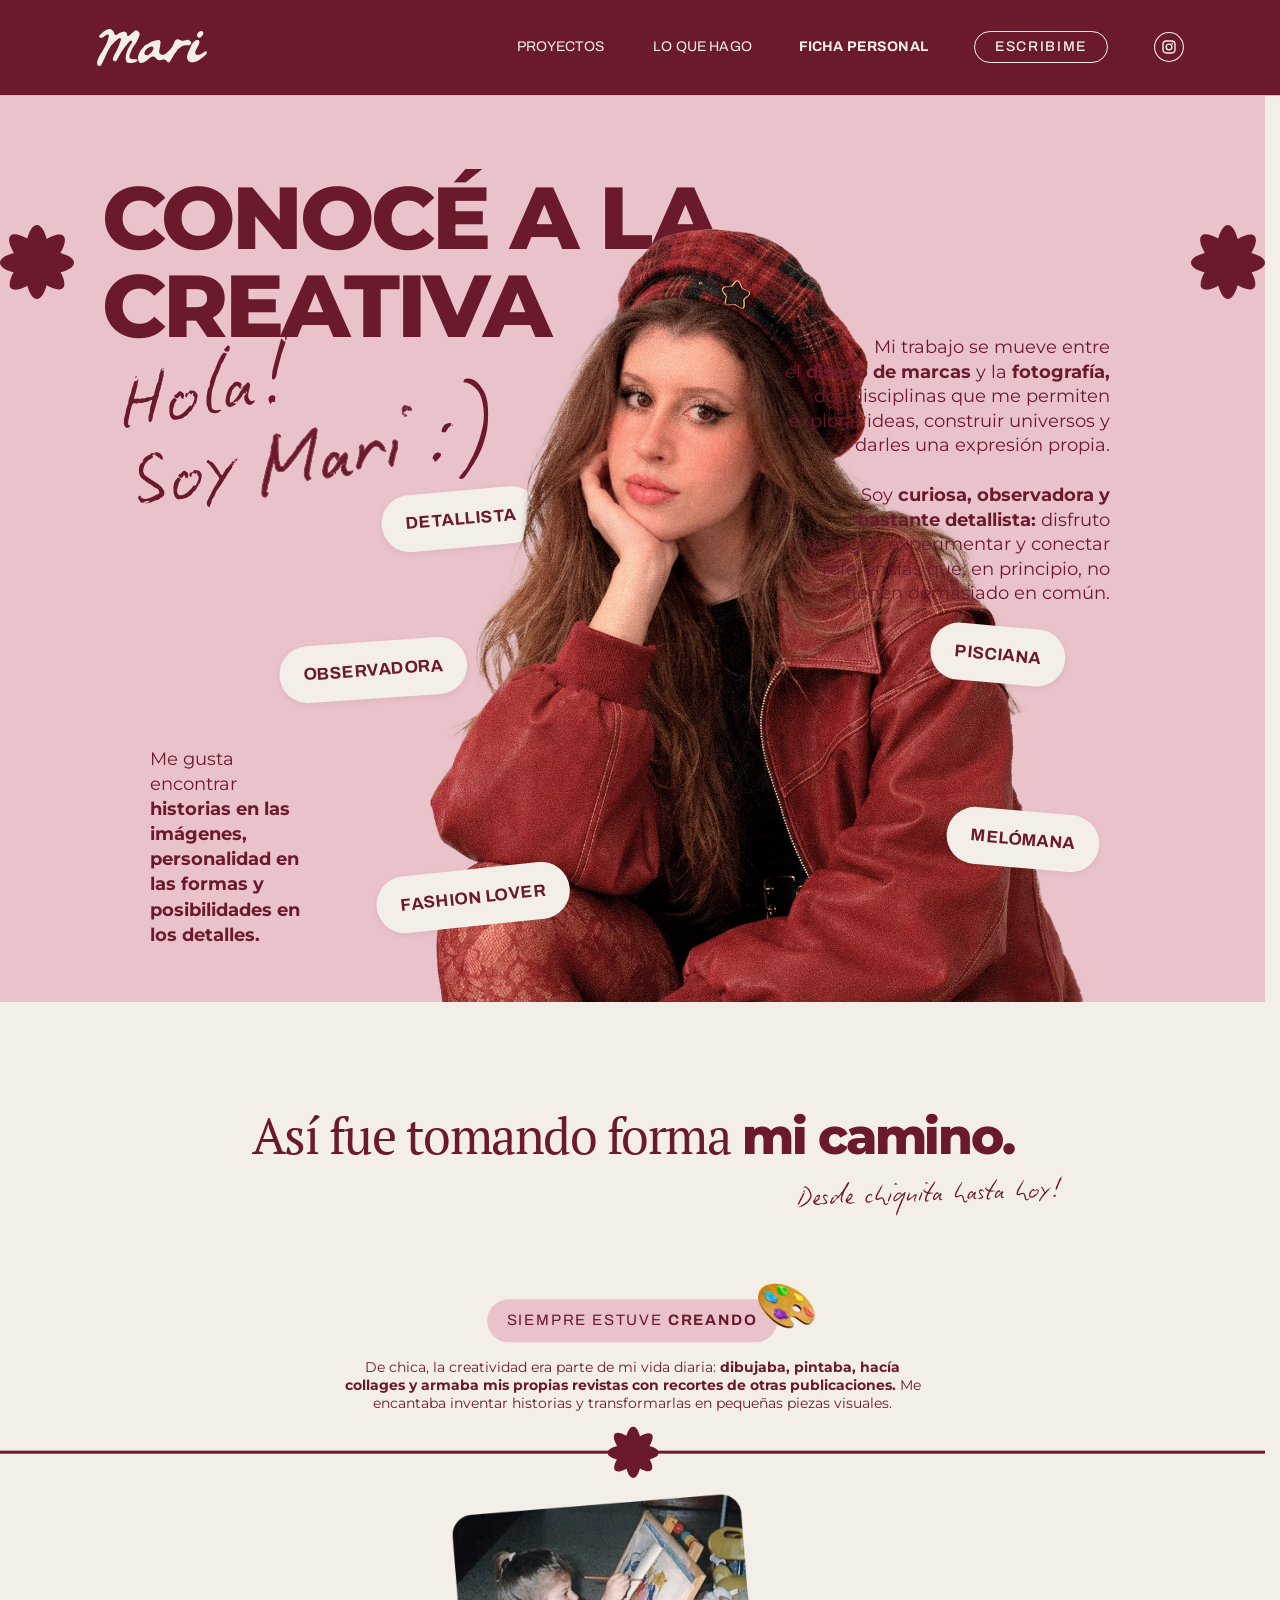
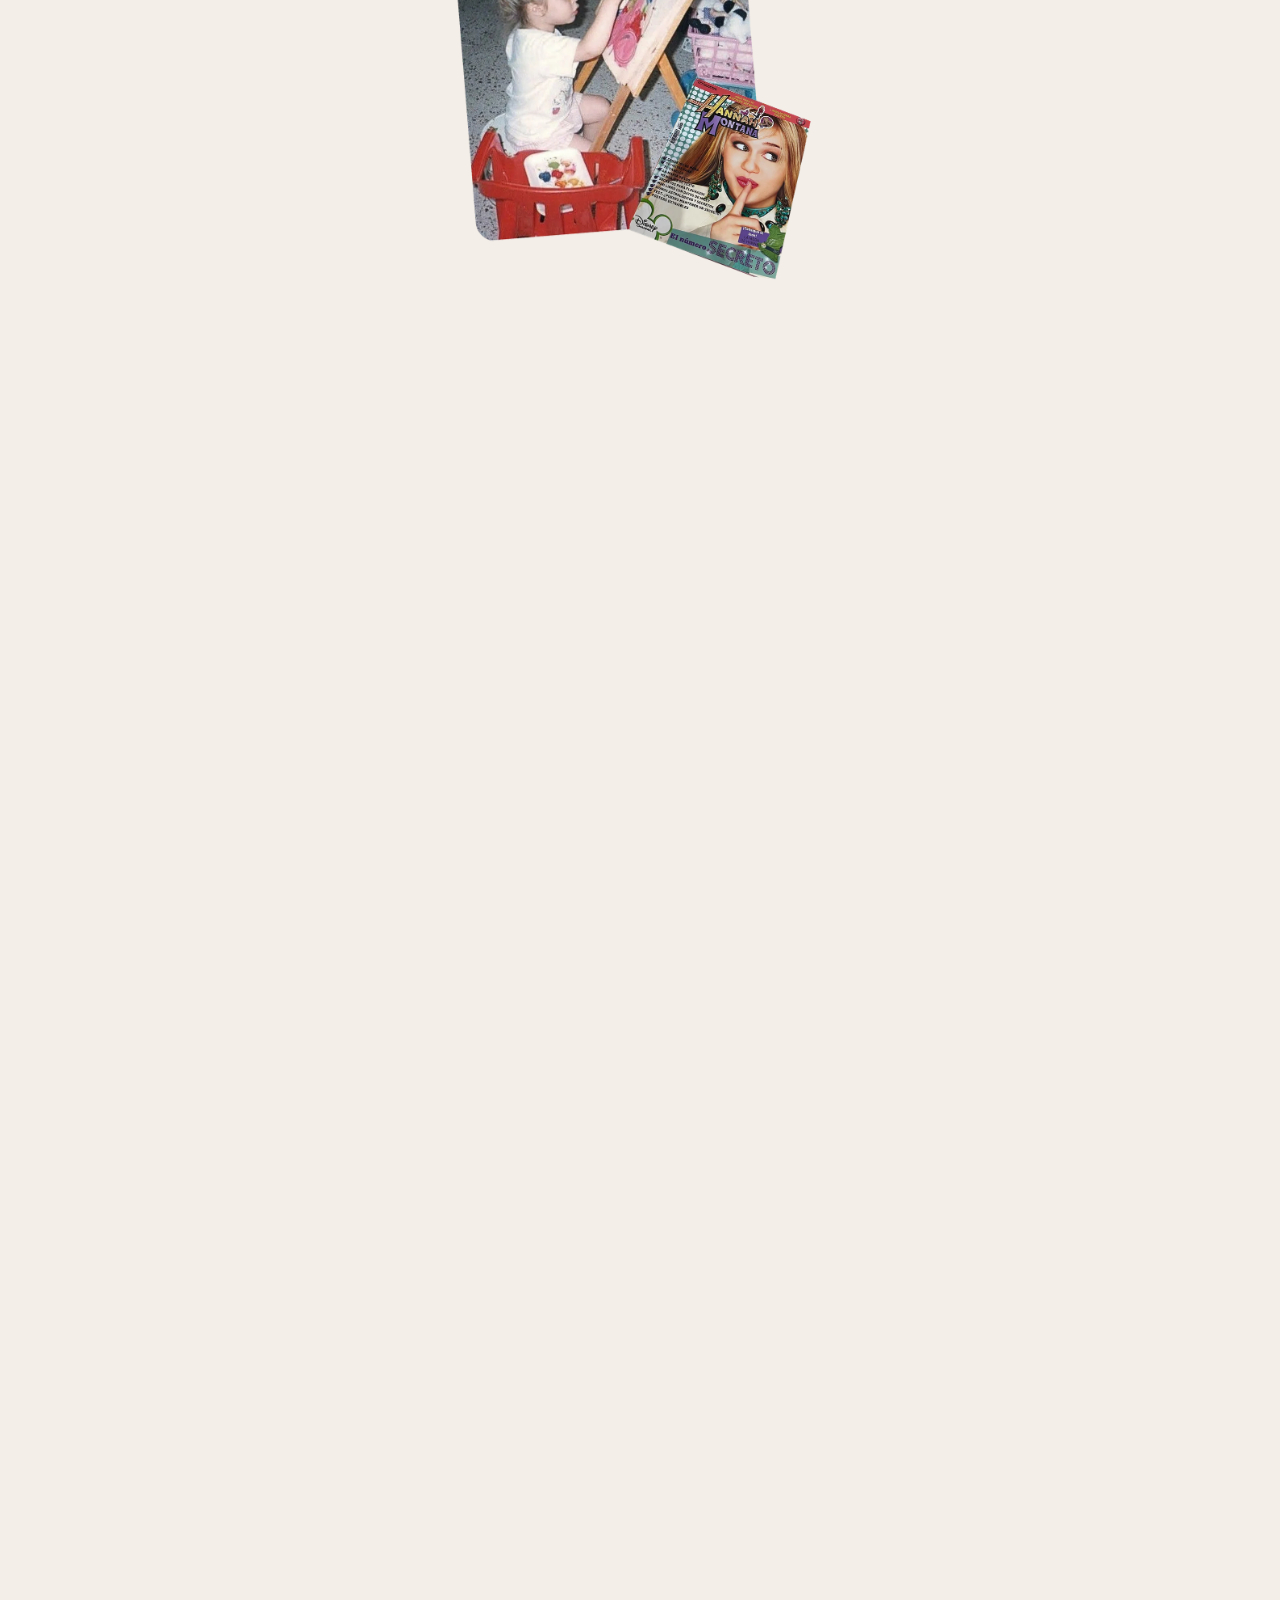
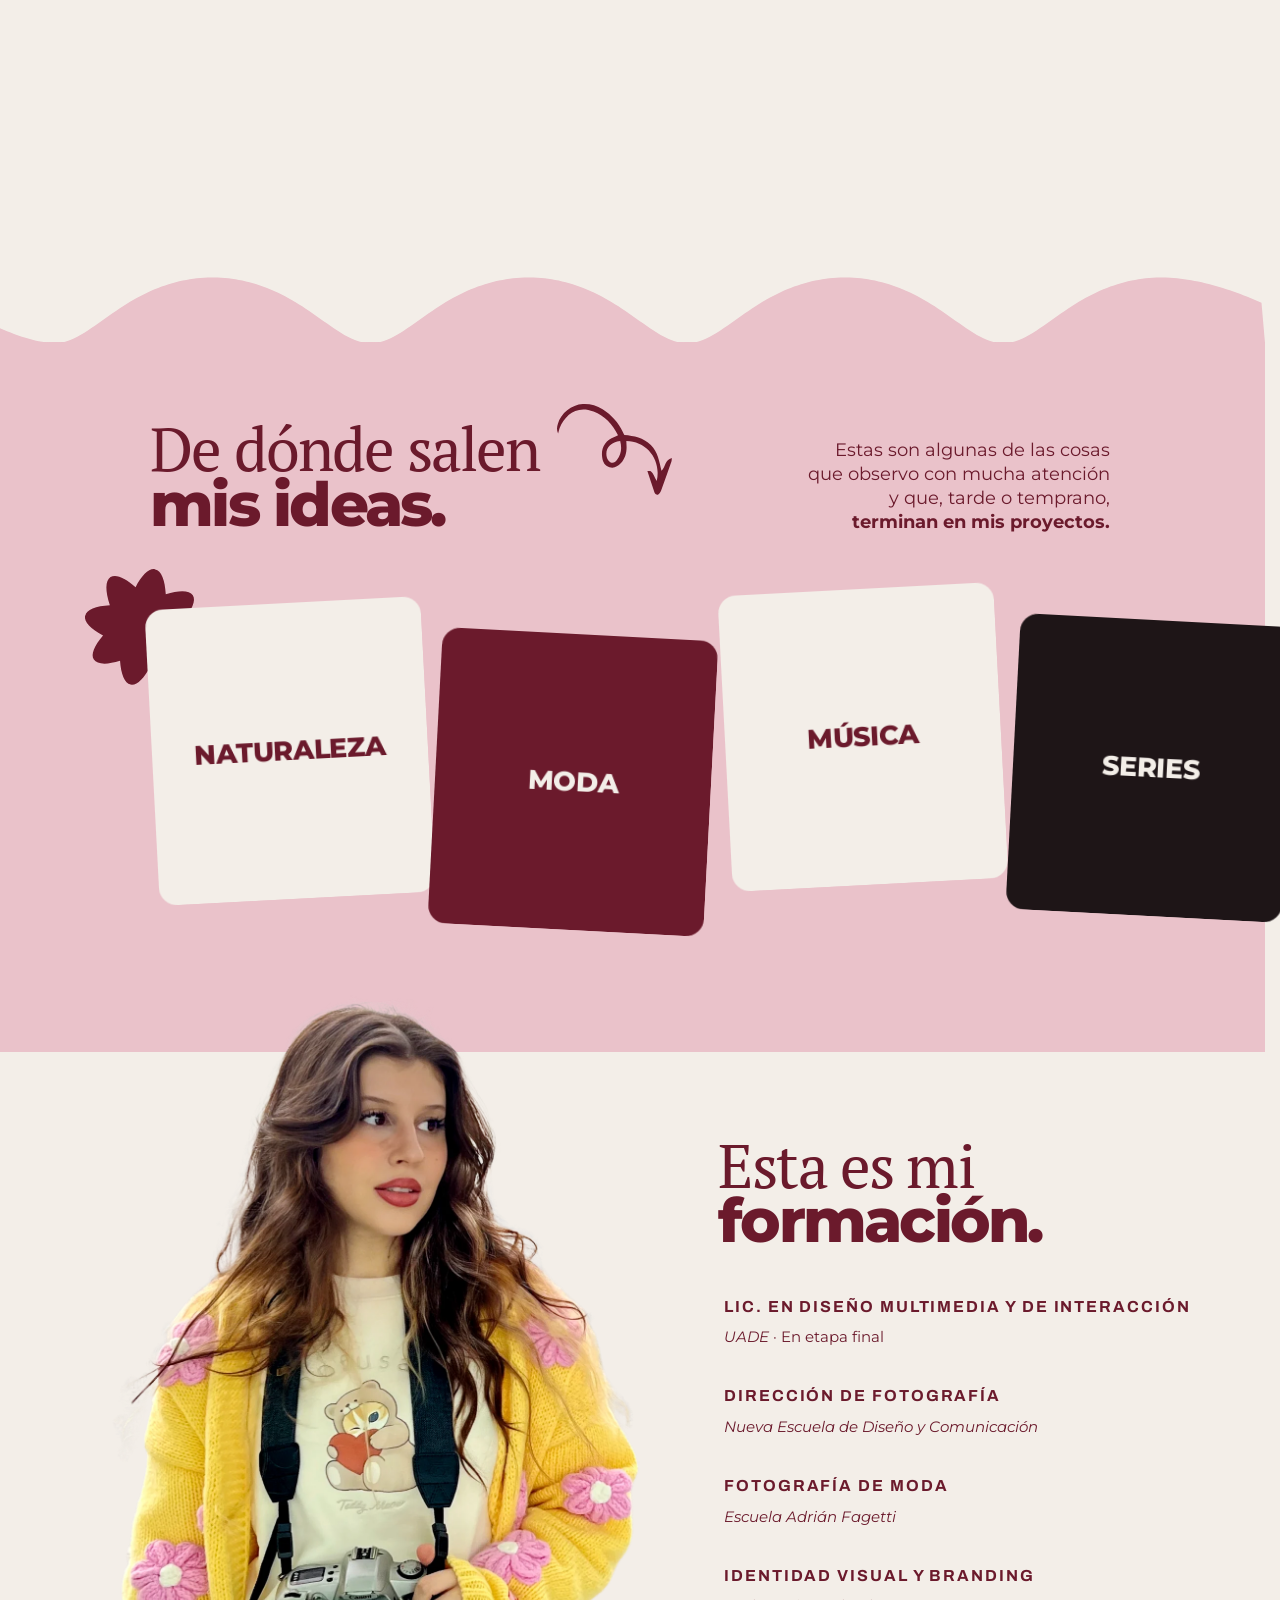
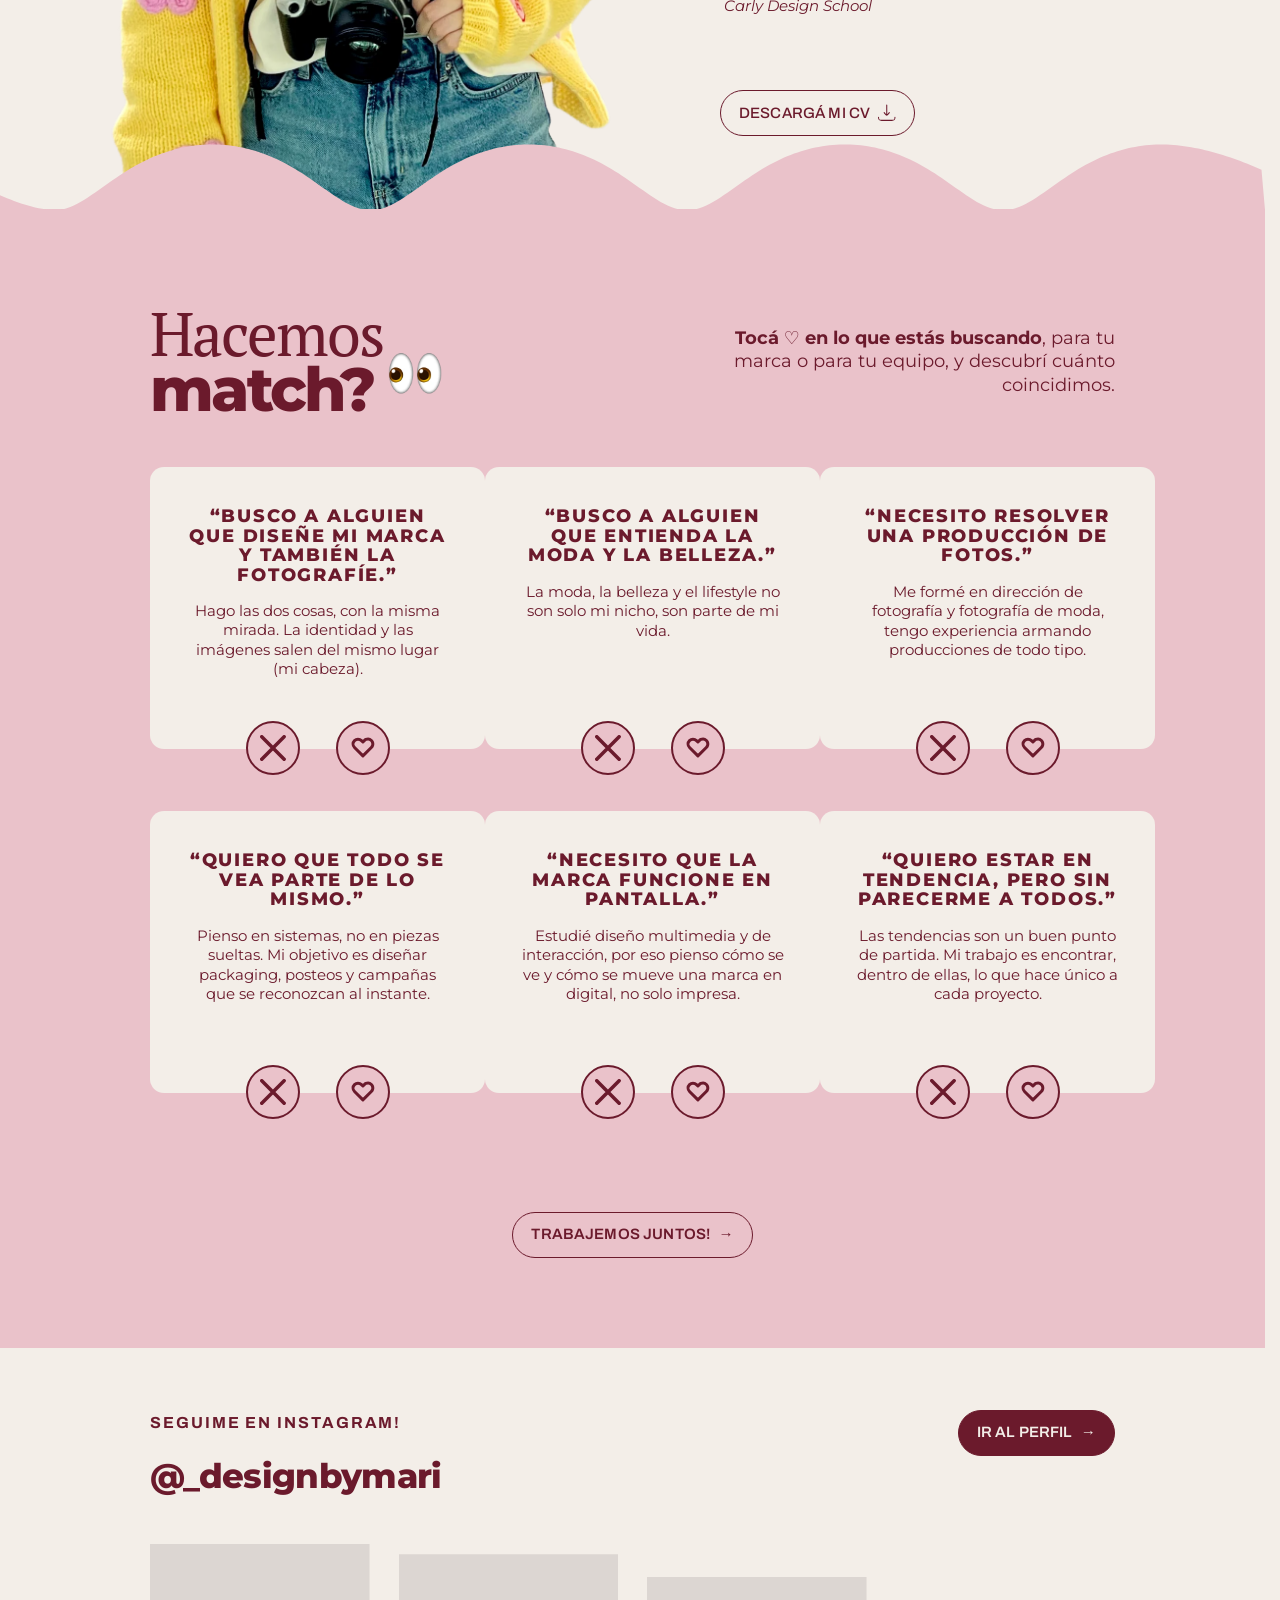
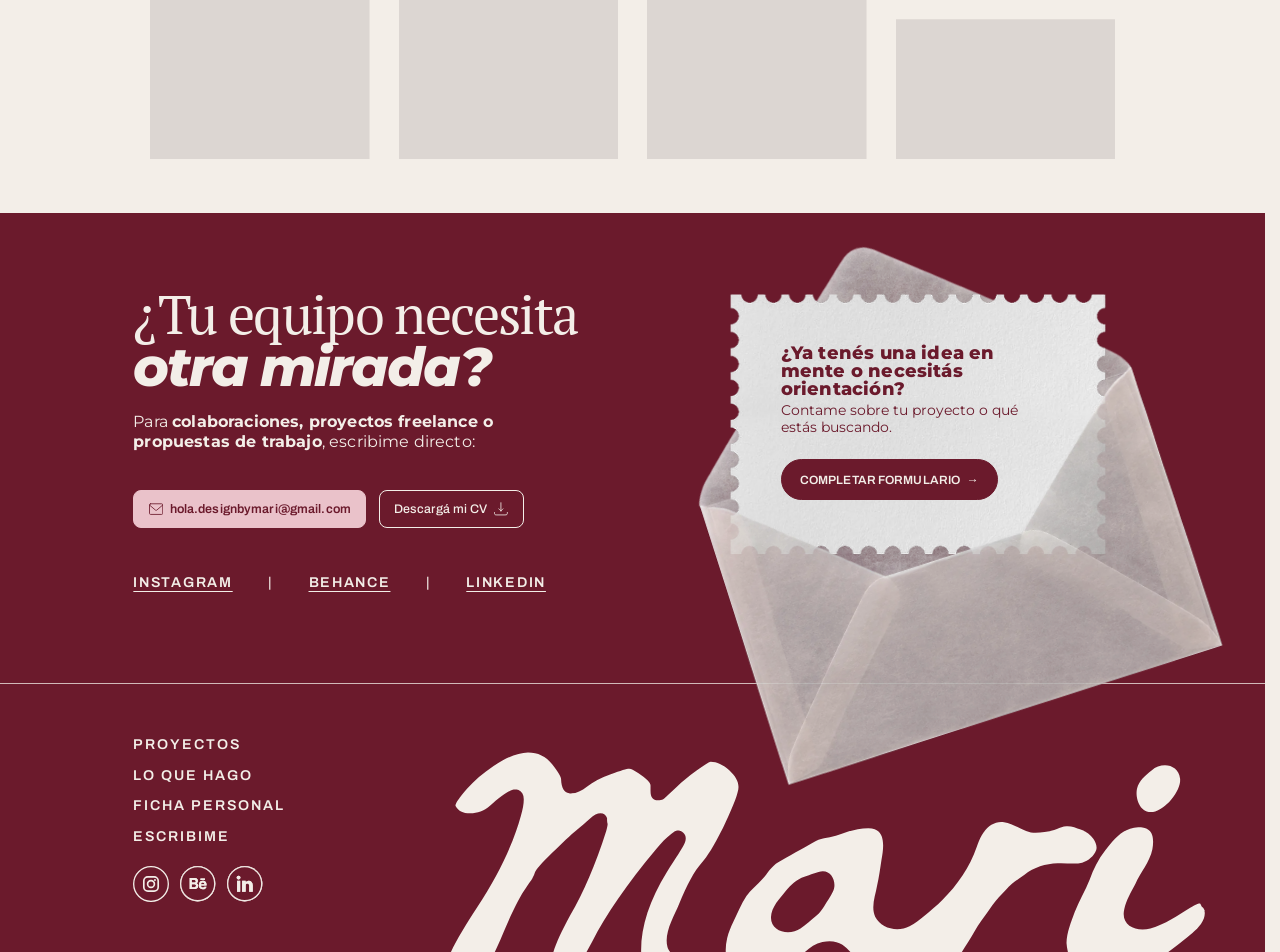
==== commit 533b59ca: "Arreglos: emoji, hover, footer y Lyra" ====
--- a/ficha-horizontal.html
+++ b/ficha-horizontal.html
@@ -18,6 +18,7 @@
 <link rel="preload" href="assets/fonts/pt-serif-latin-700-italic.woff2" as="font" type="font/woff2" crossorigin>
 <link rel="preload" href="assets/fonts/archivo-latin-600-normal.woff2" as="font" type="font/woff2" crossorigin>
 <link rel="preload" href="assets/fonts/archivo-latin-400-normal.woff2" as="font" type="font/woff2" crossorigin>
+<link rel="preload" href="assets/fonts/archivo-latin-800-normal.woff2" as="font" type="font/woff2" crossorigin>
 <link rel="stylesheet" href="assets/css/fonts.css">
 <link rel="stylesheet" href="assets/css/main.css">
 <style>
--- a/assets/css/main.css
+++ b/assets/css/main.css
@@ -187,8 +187,8 @@
 
 .stackcards{position:absolute;left:calc(958 * var(--u));top:calc(96 * var(--u));width:calc(326 * var(--u));height:calc(430 * var(--u))}
 .stackcards img{position:absolute;left:50%;top:50%;width:calc(258 * var(--u));border-radius:calc(12 * var(--u));box-shadow:0 8px 18px rgba(0,0,0,.25);transform:translate(-50%,-50%) rotate(var(--r,0deg))}
-.lqh__proj{position:absolute;left:calc(958 * var(--u));width:calc(350 * var(--u));top:calc(540 * var(--u));text-align:center}
-.lqh__proj h3{font-family:var(--sans);font-weight:700;font-size:max(18px,calc(30 * var(--u)));letter-spacing:.06em;line-height:1}
+.lqh__proj{position:absolute;left:calc(958 * var(--u));width:calc(350 * var(--u));top:calc(574 * var(--u));text-align:center}
+.lqh__proj h3{font-family:var(--sans);font-weight:700;font-size:max(18px,calc(26 * var(--u)));letter-spacing:.06em;line-height:1}
 .lqh__proj p{margin-top:calc(12 * var(--u));font-size:max(13px,calc(16 * var(--u)))}
 .lqh__proj .btn{margin-top:calc(28 * var(--u))}
 .pause{position:absolute;right:0;top:calc(-6 * var(--u));width:28px;height:28px;border-radius:50%;border:1px solid rgba(243,238,232,.6);color:var(--crema);display:grid;place-items:center;font-size:10px;opacity:.55;transition:opacity .3s}
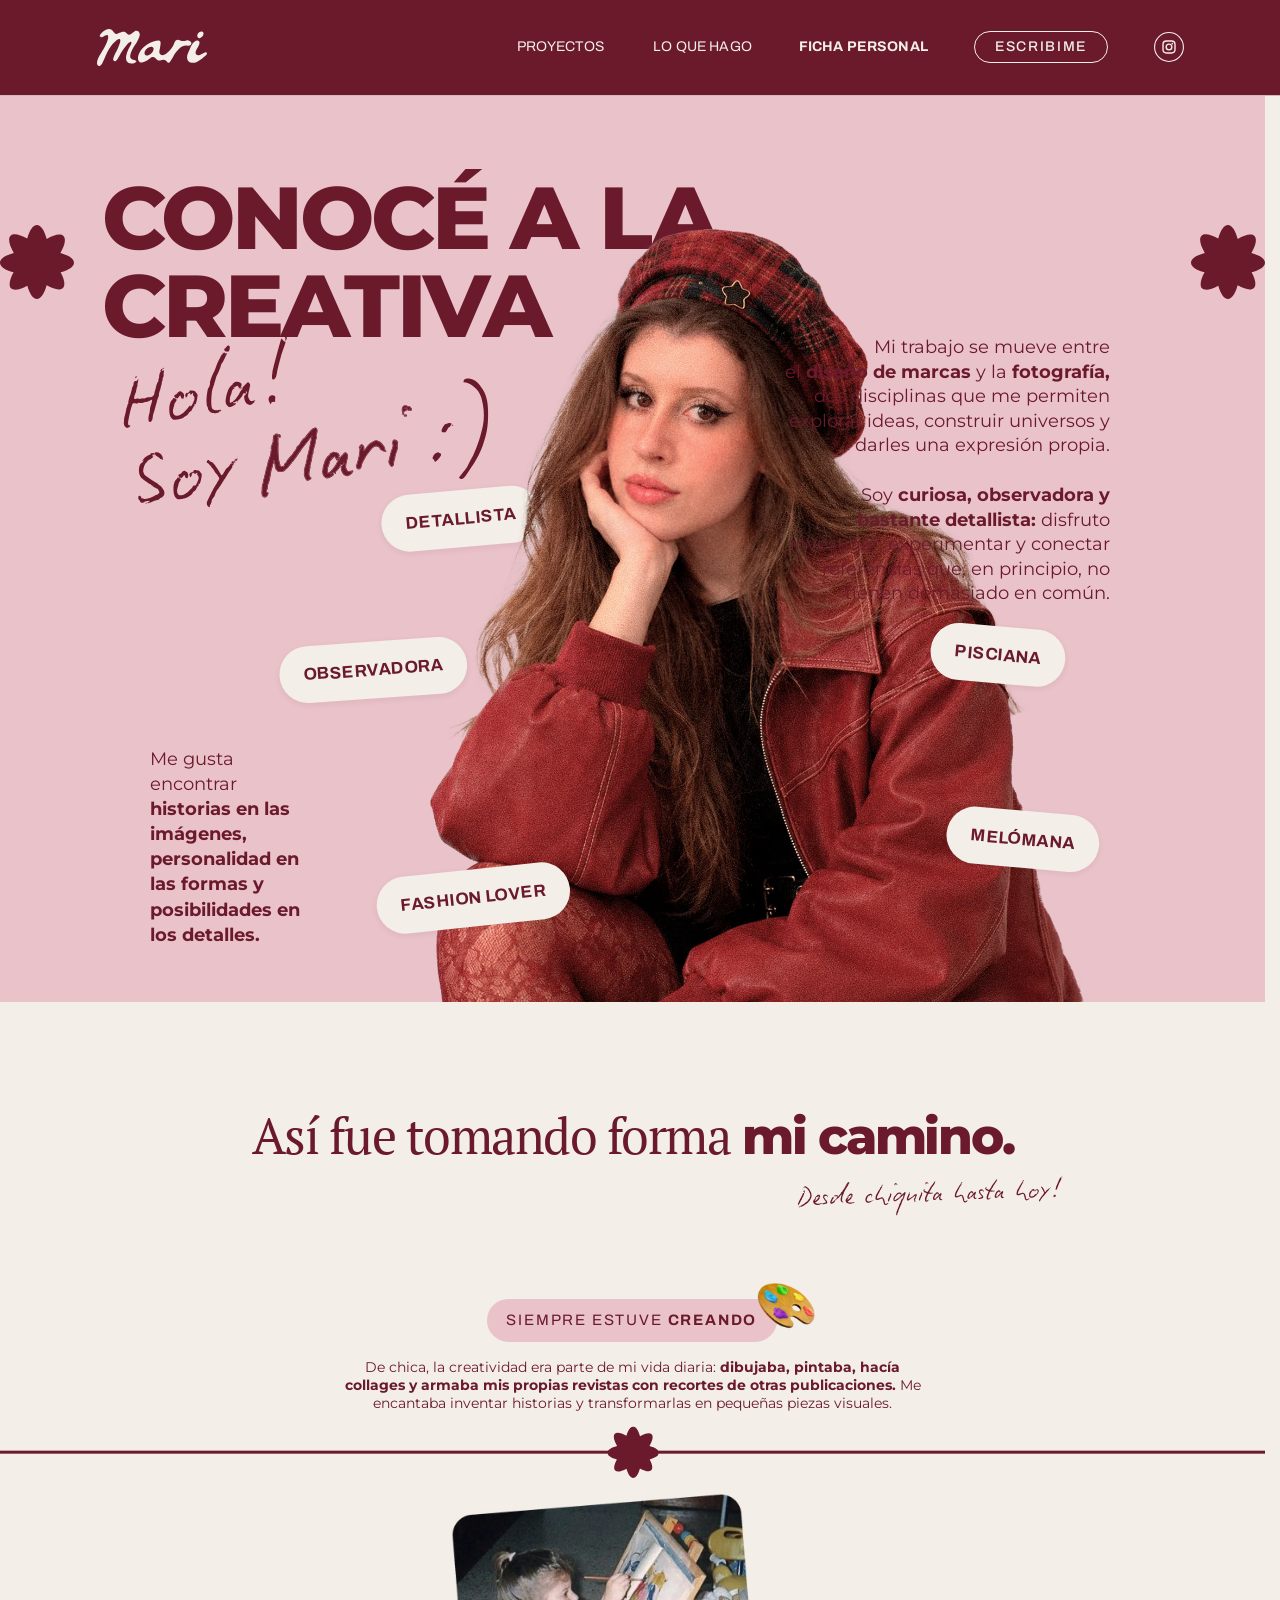
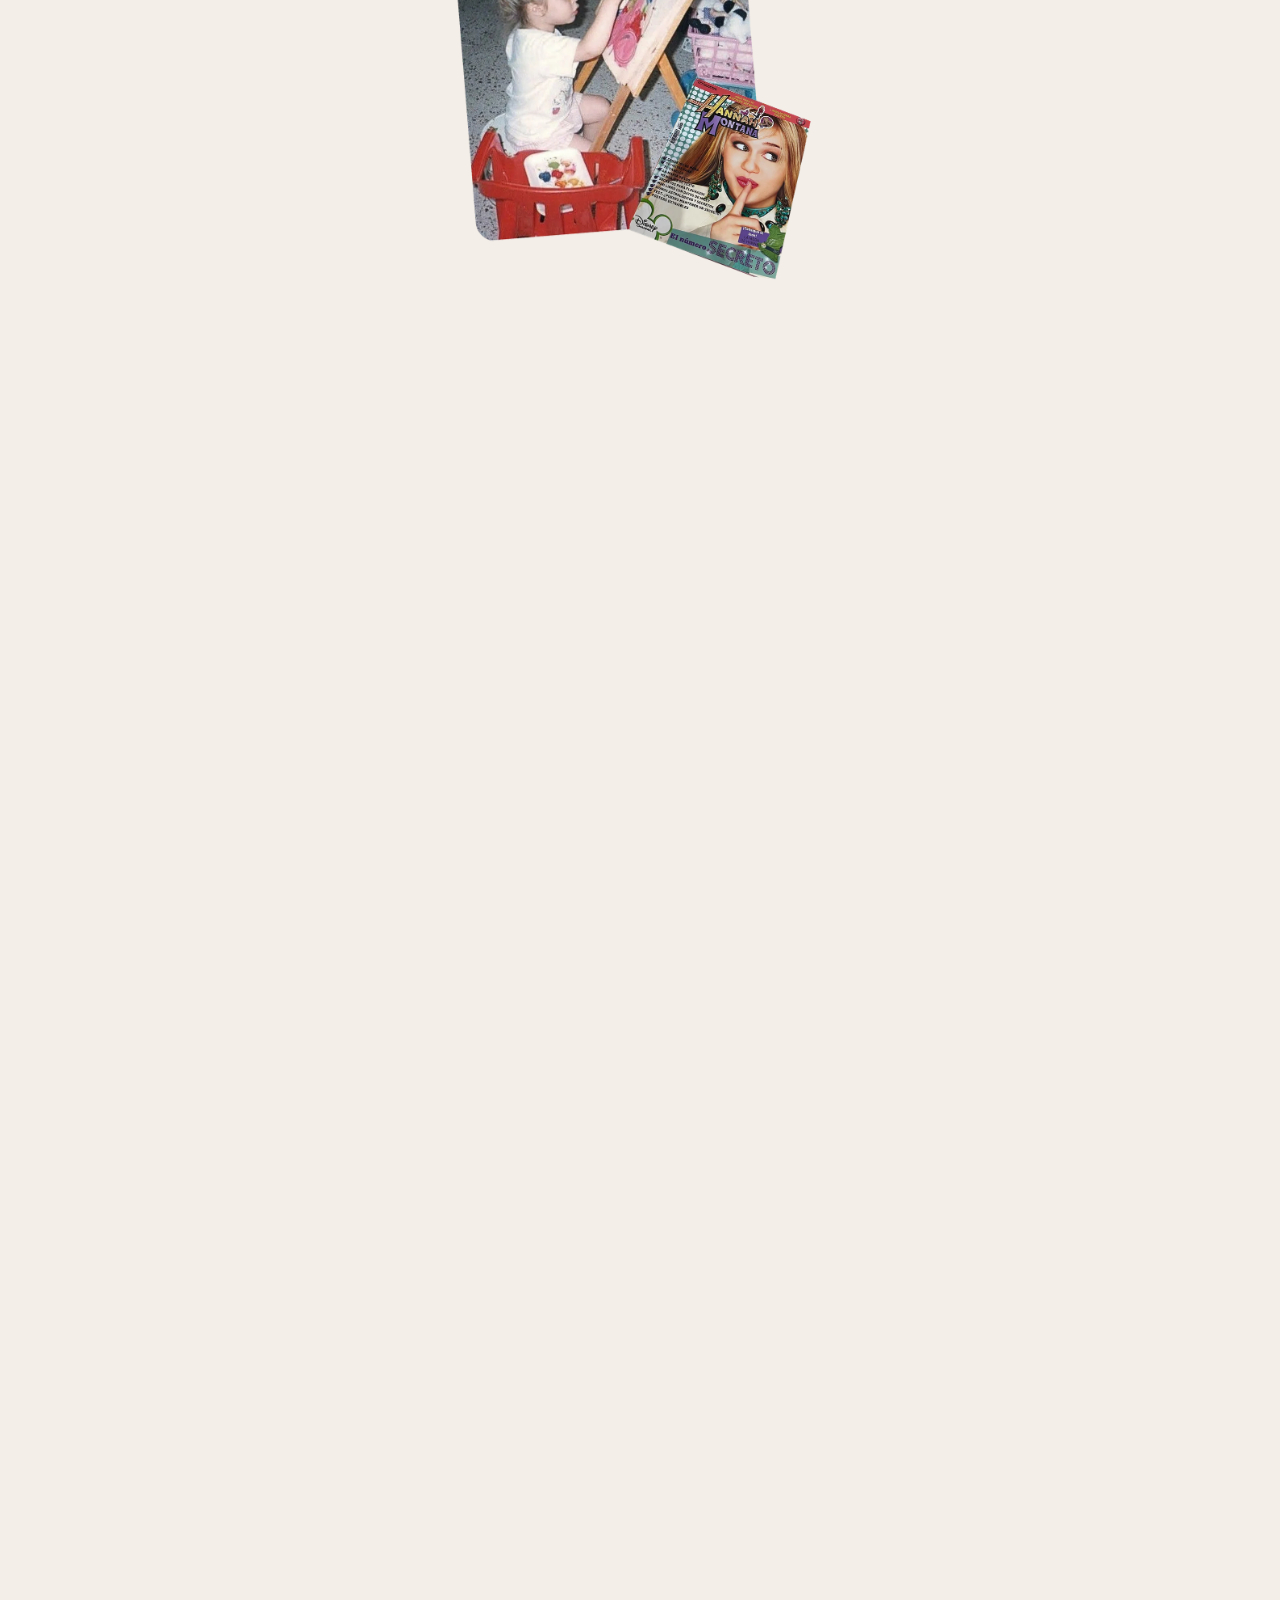
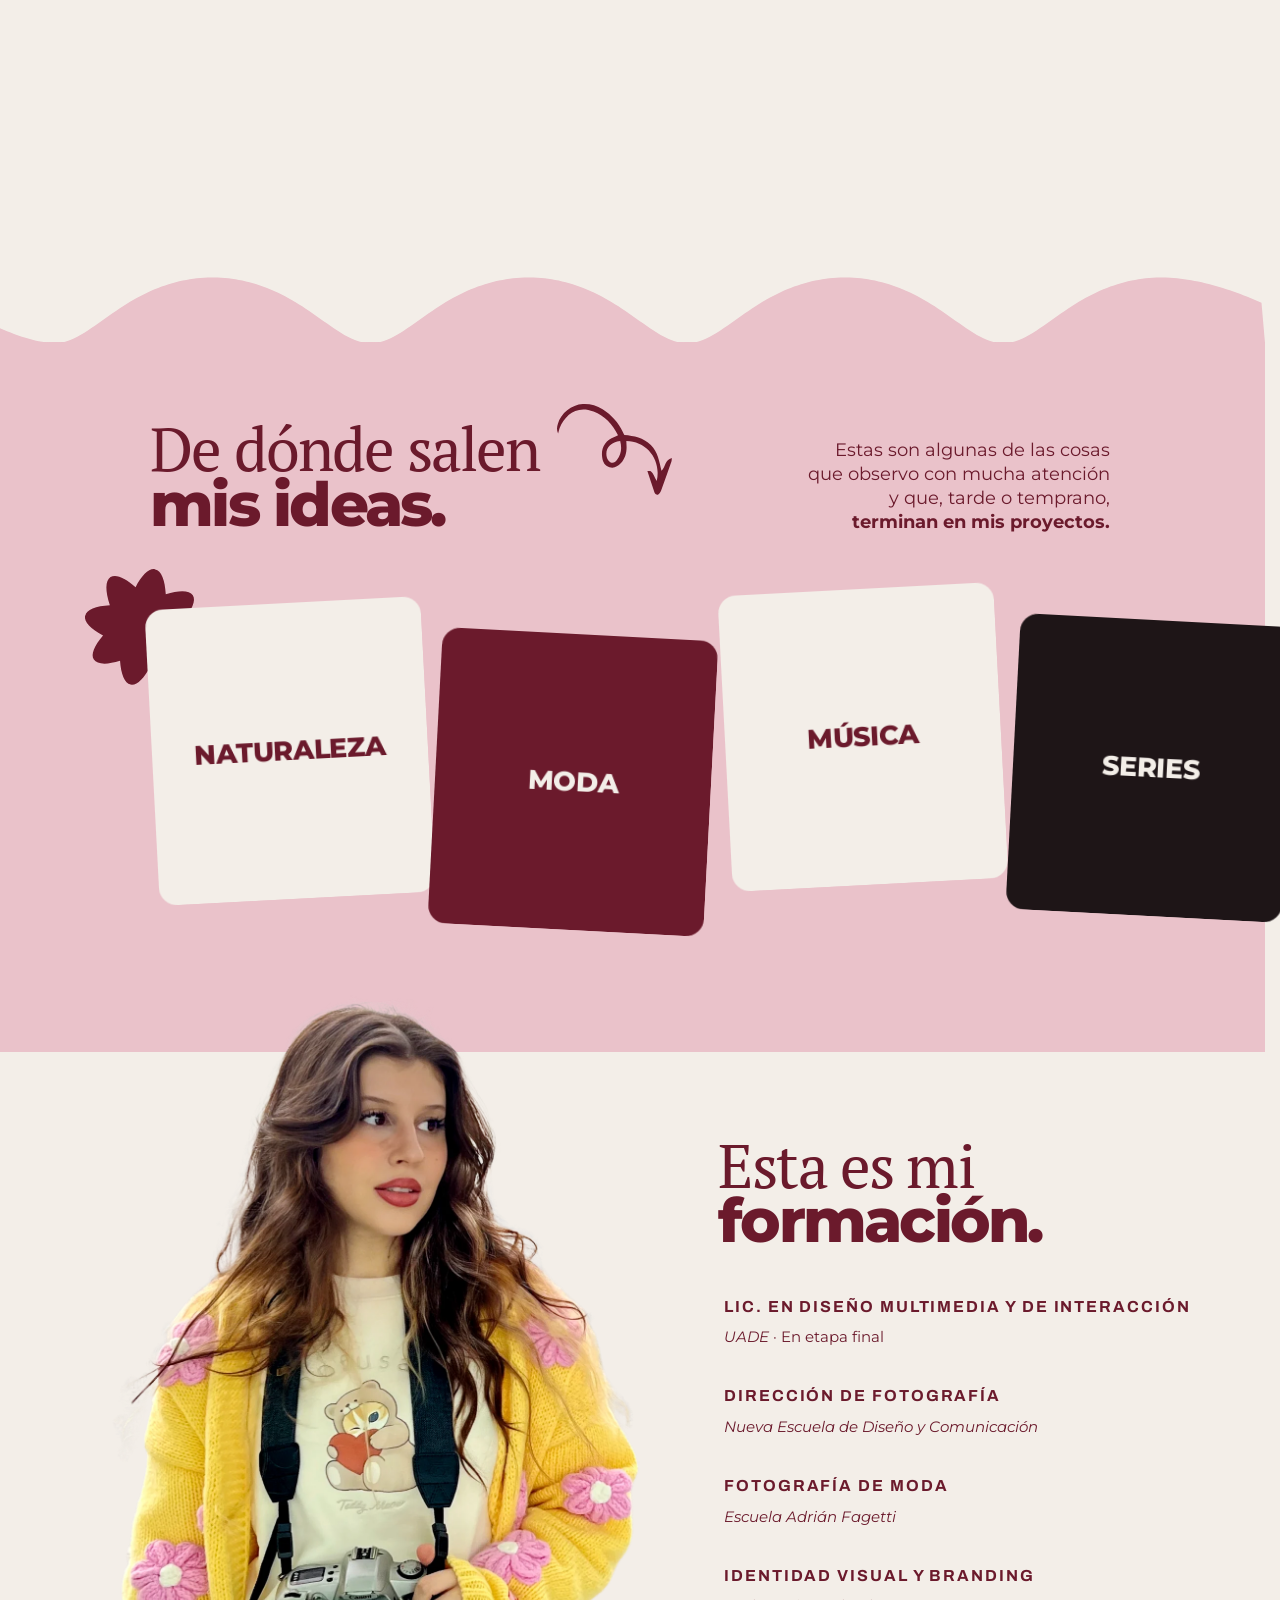
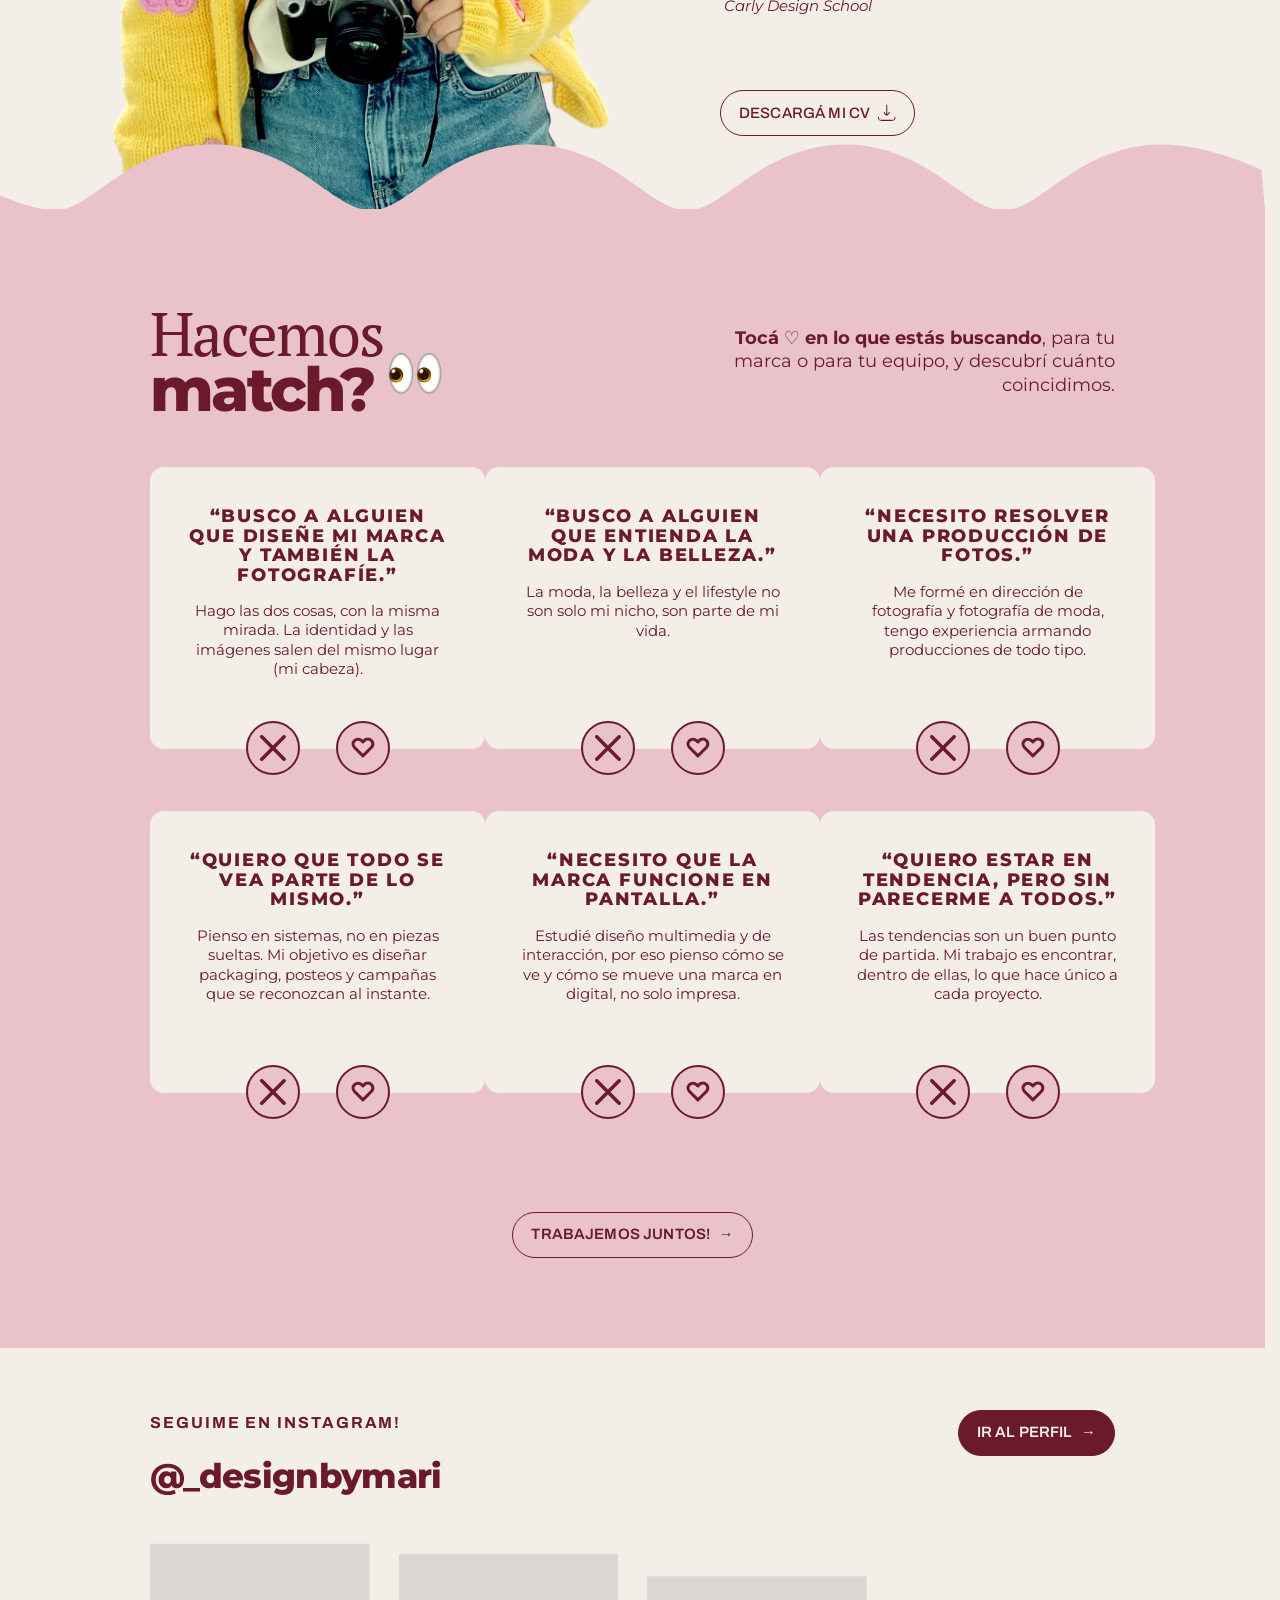
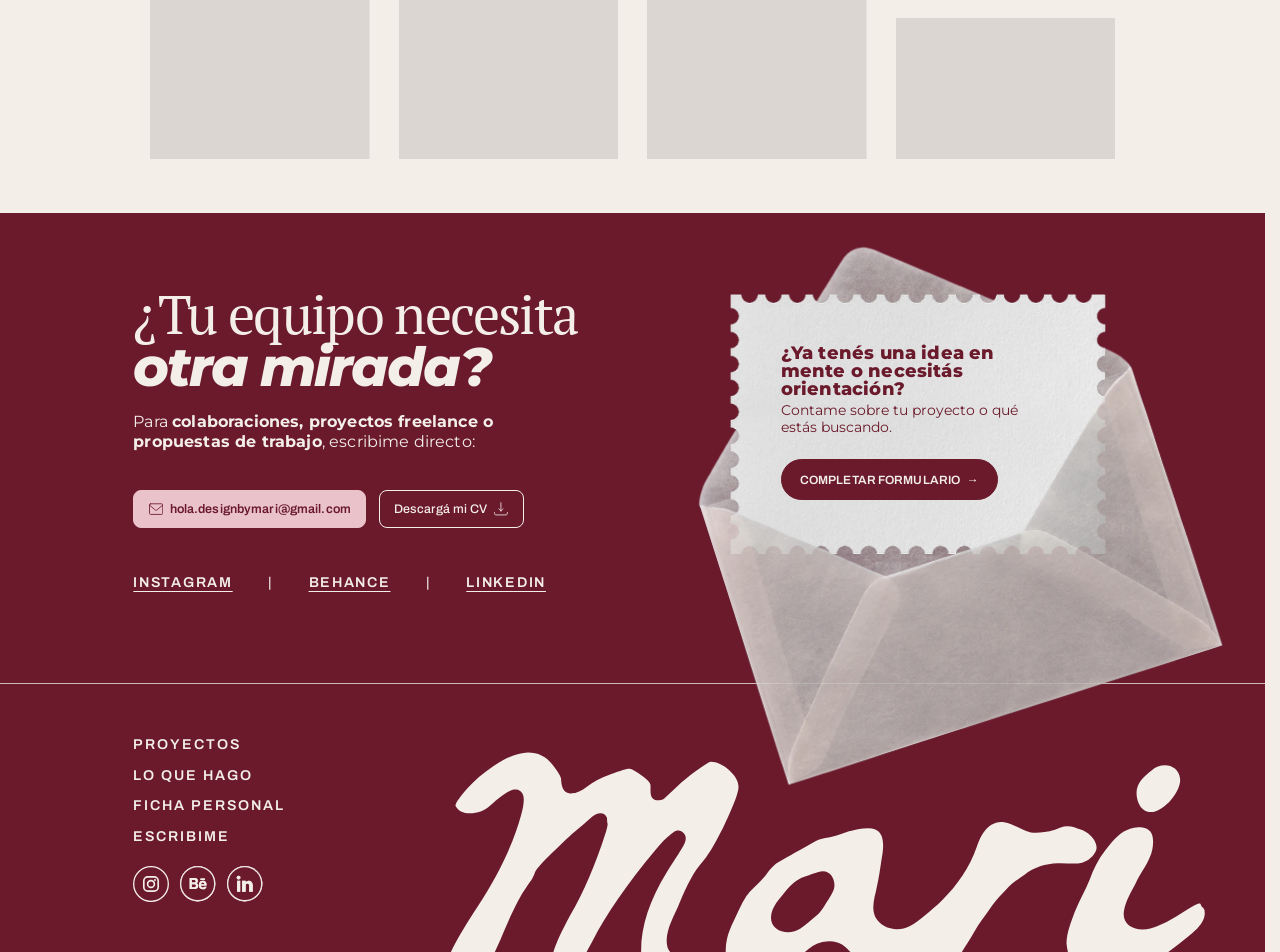
==== commit 842ea648: "Logo actualizado" ====
--- a/ficha-horizontal.html
+++ b/ficha-horizontal.html
@@ -64,7 +64,7 @@
 </style>
 </head>
 <body class="page-ficha">
-<div class="loader" id="loader" aria-hidden="true"><svg class="loader__svg" viewBox="0 0 318 318"><g class="loader__txt"><path d="M61.0352 88.9258L64.703 84.6099C65.5796 83.5784 66.5514 82.8382 67.6185 82.3894C68.6843 81.9238 69.7591 81.7776 70.843 81.9507C71.9345 82.1148 72.9554 82.6005 73.9054 83.4079C74.8555 84.2153 75.4995 85.1444 75.8375 86.1952C76.1832 87.237 76.2168 88.3251 75.9383 89.4597C75.6584 90.5775 75.0801 91.6522 74.2036 92.6837L70.5358 96.9996L61.0352 88.9258ZM72.3062 91.2582C73.1136 90.3082 73.4932 89.3297 73.4452 88.3227C73.3958 87.299 72.9187 86.4027 72.0138 85.6338C71.109 84.8648 70.152 84.5424 69.1428 84.6664C68.1322 84.7738 67.2232 85.3024 66.4159 86.2525L64.7088 88.2612L70.5992 93.2669L72.3062 91.2582ZM74.57 77.7447L76.5816 75.828L83.1917 82.7656L81.1801 84.6822L74.57 77.7447ZM74.6543 75.8192C74.2847 76.1714 73.8814 76.3507 73.4445 76.3569C73.0076 76.3631 72.6377 76.2072 72.3346 75.8891C72.0315 75.5711 71.8937 75.194 71.921 74.7579C71.9484 74.3218 72.1469 73.9277 72.5165 73.5755C72.8862 73.2233 73.2853 73.0398 73.714 73.0249C74.1427 73.0101 74.5045 73.1574 74.7994 73.4669C75.1188 73.8022 75.269 74.1921 75.2498 74.6368C75.2225 75.0729 75.024 75.467 74.6543 75.8192ZM89.01 77.9182C88.3918 78.419 87.7277 78.8347 87.0175 79.1653C86.3 79.4868 85.6724 79.6742 85.135 79.7275L84.5991 77.5944C85.1032 77.5376 85.6466 77.3878 86.2293 77.145C86.8045 76.8931 87.3181 76.584 87.7703 76.2178C88.6838 75.4779 88.9574 74.8819 88.5912 74.4297C88.4193 74.2175 88.1714 74.1662 87.8476 74.2757C87.5237 74.3852 87.0772 74.6169 86.5082 74.9708C85.8245 75.3718 85.2356 75.673 84.7417 75.8744C84.2478 76.0759 83.7299 76.1439 83.188 76.0785C82.6553 76.0057 82.161 75.6879 81.7052 75.125C81.324 74.6545 81.1215 74.1309 81.0976 73.5543C81.0755 72.961 81.2406 72.3536 81.5929 71.7321C81.9544 71.1031 82.4904 70.5008 83.2009 69.9254C83.7268 69.4994 84.2968 69.1371 84.9106 68.8385C85.5263 68.5233 86.087 68.3289 86.5928 68.2554L87.1174 70.3746C86.1634 70.5361 85.2988 70.9308 84.5237 71.5586C84.0624 71.9323 83.7687 72.2771 83.6426 72.5931C83.5166 72.9091 83.5357 73.1687 83.7002 73.3717C83.887 73.6023 84.1424 73.6629 84.4662 73.5534C84.7901 73.4439 85.2579 73.2102 85.8695 72.8523C86.5607 72.4605 87.1487 72.1677 87.6334 71.9737C88.1106 71.7706 88.6155 71.7054 89.1482 71.7782C89.6809 71.851 90.1677 72.1596 90.6086 72.704C90.9823 73.1654 91.1765 73.6881 91.1911 74.2722C91.2058 74.8562 91.0277 75.4665 90.657 76.103C90.288 76.7227 89.739 77.3278 89.01 77.9182ZM100.538 63.79C100.557 63.8199 100.678 64.0391 100.899 64.4475L94.8076 68.3778C95.2392 68.8059 95.7529 69.0326 96.3487 69.058C96.9444 69.0834 97.5466 68.8997 98.1553 68.507C98.5743 68.2366 98.9049 67.9386 99.1469 67.6128C99.3924 67.2707 99.568 66.8748 99.6735 66.4251L101.785 66.9706C101.587 68.3279 100.759 69.4765 99.3025 70.4164C98.3946 71.0023 97.4787 71.3459 96.555 71.4473C95.6248 71.5388 94.7673 71.3926 93.9826 71.0086C93.1979 70.6247 92.548 70.0336 92.033 69.2354C91.5244 68.4472 91.2519 67.6197 91.2155 66.753C91.1826 65.8698 91.3777 65.0443 91.8009 64.2767C92.2277 63.4926 92.8451 62.8398 93.6533 62.3183C94.4415 61.8097 95.2644 61.5191 96.1218 61.4463C96.9792 61.3735 97.7936 61.5405 98.5648 61.9473C99.3395 62.3376 99.9973 62.9519 100.538 63.79ZM94.8078 64.0747C94.279 64.4159 93.9316 64.852 93.7655 65.3831C93.5995 65.9142 93.6439 66.4649 93.8989 67.0352L97.8649 64.4762C97.4567 64.0188 96.9765 63.7564 96.4242 63.6888C95.8654 63.6113 95.3266 63.7399 94.8078 64.0747ZM107.229 54.6646C108.297 54.146 109.312 54.0489 110.275 54.3734C111.248 54.6928 112.041 55.4827 112.653 56.7431L115.049 61.678L112.55 62.8916L110.34 58.3412C110.008 57.6576 109.612 57.2229 109.153 57.0369C108.688 56.8403 108.172 56.8795 107.606 57.1544C106.976 57.4604 106.57 57.9017 106.388 58.4785C106.2 59.0445 106.294 59.7121 106.667 60.4812L108.736 64.7431L106.237 65.9567L102.051 57.3367L104.439 56.1775L104.929 57.1869C105.084 56.663 105.36 56.1856 105.758 55.7548C106.151 55.3132 106.641 54.9499 107.229 54.6646ZM107.162 53.5486C106.873 53.6886 106.591 53.7597 106.315 53.7618C106.044 53.748 105.729 53.7098 105.368 53.6472C105.135 53.602 104.944 53.5759 104.796 53.5689C104.658 53.5566 104.535 53.5765 104.429 53.6283C104.204 53.7372 104.062 53.9055 104.001 54.1332C103.934 54.3501 103.966 54.6054 104.095 54.899L102.829 55.5136C102.503 54.7875 102.405 54.1358 102.534 53.5585C102.668 52.9652 103.013 52.5338 103.568 52.2641C103.846 52.1293 104.12 52.0687 104.391 52.0825C104.667 52.0804 104.993 52.1134 105.37 52.1815C105.603 52.2267 105.788 52.2554 105.926 52.2676C106.075 52.2747 106.202 52.2523 106.309 52.2004C106.523 52.0967 106.663 51.9363 106.729 51.7194C106.801 51.4865 106.777 51.234 106.658 50.9618L107.924 50.3472C108.24 51.0519 108.328 51.6955 108.188 52.278C108.059 52.8554 107.717 53.2789 107.162 53.5486ZM123.425 58.5736C122.47 58.8984 121.543 58.994 120.645 58.8604C119.754 58.7117 118.974 58.3559 118.306 57.7928C117.639 57.2298 117.152 56.4986 116.846 55.5992C116.54 54.6998 116.481 53.8233 116.667 52.9699C116.854 52.1164 117.256 51.3649 117.876 50.7153C118.503 50.0508 119.294 49.556 120.25 49.2312C121.205 48.9064 122.129 48.8183 123.019 48.967C123.906 49.1044 124.684 49.4547 125.352 50.0177C126.02 50.5808 126.507 51.312 126.812 52.2114C127.118 53.1107 127.178 53.9872 126.991 54.8407C126.805 55.6942 126.404 56.4513 125.788 57.1121C125.169 57.7616 124.381 58.2488 123.425 58.5736ZM122.692 56.4151C123.366 56.1858 123.841 55.7737 124.115 55.1788C124.397 54.5688 124.408 53.8815 124.148 53.1171C123.888 52.3526 123.462 51.82 122.871 51.5194C122.287 51.2037 121.658 51.1604 120.983 51.3897C120.309 51.619 119.831 52.0387 119.549 52.6486C119.263 53.2474 119.251 53.929 119.51 54.6935C119.77 55.4579 120.198 55.9961 120.793 56.308C121.384 56.6087 122.017 56.6444 122.692 56.4151ZM146.256 39.7364L148.141 52.8172L145.514 53.1956L145.357 52.1026C144.794 53.0235 143.866 53.5771 142.573 53.7633C141.68 53.892 140.84 53.809 140.054 53.5144C139.279 53.2181 138.633 52.7293 138.115 52.0482C137.597 51.367 137.268 50.5387 137.127 49.5632C136.986 48.5877 137.069 47.7001 137.373 46.9005C137.678 46.1008 138.16 45.4495 138.819 44.9466C139.49 44.4421 140.273 44.1254 141.166 43.9968C142.376 43.8224 143.377 44.068 144.169 44.7338L143.506 40.1326L146.256 39.7364ZM142.724 51.4382C143.417 51.3383 143.959 51.0203 144.35 50.4842C144.739 49.9363 144.876 49.2627 144.76 48.4635C144.645 47.6644 144.325 47.0627 143.799 46.6586C143.271 46.2428 142.66 46.0848 141.967 46.1847C141.262 46.2863 140.715 46.6111 140.326 47.1589C139.935 47.6951 139.797 48.3628 139.912 49.1619C140.028 49.9611 140.349 50.5686 140.877 50.9845C141.403 51.3886 142.018 51.5398 142.724 51.4382ZM161.732 47.3936C161.733 47.4292 161.721 47.6789 161.695 48.1426L154.448 48.3008C154.592 48.8916 154.91 49.3537 155.405 49.6874C155.899 50.021 156.508 50.1799 157.232 50.1641C157.731 50.1532 158.169 50.0724 158.545 49.9217C158.934 49.7588 159.291 49.5135 159.616 49.1857L161.129 50.7561C160.249 51.8086 158.943 52.3537 157.21 52.3916C156.129 52.4151 155.169 52.2282 154.329 51.8309C153.489 51.4217 152.835 50.848 152.367 50.11C151.9 49.3719 151.656 48.5281 151.635 47.5784C151.615 46.6405 151.816 45.7929 152.239 45.0354C152.673 44.2658 153.272 43.6648 154.034 43.2325C154.809 42.788 155.677 42.5553 156.638 42.5343C157.576 42.5138 158.429 42.6971 159.198 43.0841C159.966 43.4712 160.573 44.0399 161.017 44.7904C161.472 45.5287 161.711 46.3964 161.732 47.3936ZM156.702 44.6351C156.073 44.6489 155.548 44.8385 155.129 45.2039C154.709 45.5694 154.458 46.0618 154.377 46.6812L159.096 46.5782C158.988 45.9748 158.716 45.4997 158.281 45.1529C157.845 44.7943 157.319 44.6216 156.702 44.6351ZM186.103 45.4615C187.282 45.683 188.15 46.2085 188.707 47.0381C189.278 47.8582 189.433 48.9626 189.172 50.3513L188.159 55.7428L185.428 55.2296L186.362 50.2583C186.502 49.5114 186.449 48.9275 186.202 48.5065C185.969 48.0761 185.566 47.8071 184.994 47.6997C184.352 47.5791 183.805 47.6937 183.353 48.0437C182.903 48.382 182.601 48.9595 182.447 49.7764L181.559 54.5027L178.829 53.9896L179.763 49.0183C180.041 47.5362 179.585 46.6833 178.395 46.4596C177.765 46.3412 177.223 46.457 176.771 46.807C176.321 47.1452 176.019 47.7228 175.866 48.5397L174.977 53.266L172.247 52.7529L174.016 43.3353L176.625 43.8254L176.421 44.9107C176.845 44.5797 177.328 44.3563 177.869 44.2405C178.422 44.127 179.002 44.1272 179.609 44.2412C180.274 44.3662 180.85 44.6133 181.337 44.9826C181.825 45.3402 182.186 45.8006 182.418 46.3638C182.895 45.9461 183.451 45.6578 184.085 45.499C184.73 45.3424 185.403 45.3299 186.103 45.4615ZM199.107 48.7786C200.51 49.2634 201.471 49.9724 201.99 50.9056C202.513 51.8276 202.542 52.962 202.077 54.3088L200.291 59.4769L197.833 58.6276L198.223 57.4997C197.438 58.1707 196.372 58.2736 195.026 57.8082C194.33 57.5677 193.764 57.2405 193.33 56.8264C192.906 56.4162 192.631 55.9569 192.505 55.4486C192.38 54.9403 192.408 54.4224 192.59 53.8949C192.881 53.0532 193.424 52.4996 194.219 52.2342C195.026 51.9727 196.091 52.0707 197.415 52.5284L199.503 53.2497C199.701 52.6774 199.678 52.1796 199.435 51.7563C199.195 51.3218 198.728 50.9844 198.032 50.7439C197.549 50.5772 197.045 50.4909 196.52 50.4851C196.009 50.472 195.547 50.5383 195.132 50.684L194.823 48.5232C195.437 48.346 196.12 48.2802 196.87 48.326C197.632 48.3757 198.377 48.5266 199.107 48.7786ZM196.293 56.2675C196.742 56.4226 197.175 56.4593 197.593 56.3775C198.014 56.2845 198.368 56.0612 198.654 55.7075L198.973 54.7817L197.172 54.1592C196.095 53.7869 195.434 53.9542 195.19 54.6613C195.073 54.998 195.109 55.3119 195.298 55.6031C195.501 55.887 195.833 56.1084 196.293 56.2675ZM210.2 54.5675C210.697 54.2872 211.248 54.1566 211.854 54.1759C212.471 54.2002 213.114 54.3671 213.781 54.6767L212.703 57.0037C212.433 56.8523 212.249 56.7541 212.152 56.7092C211.43 56.3746 210.77 56.3171 210.171 56.5366C209.577 56.7455 209.092 57.2539 208.718 58.0618L206.815 62.1663L204.294 60.9977L208.324 52.304L210.732 53.4202L210.2 54.5675ZM216.595 67.4693C215.714 66.9546 215.023 66.3113 214.525 65.5395C214.043 64.7633 213.791 63.9355 213.768 63.056C213.755 62.1824 213.988 61.3355 214.467 60.515C214.946 59.6945 215.569 59.075 216.335 58.6563C217.112 58.2436 217.954 58.0612 218.861 58.1092C219.784 58.1529 220.687 58.4321 221.569 58.9468C222.44 59.4555 223.092 60.0829 223.522 60.8292C223.969 61.5711 224.144 62.3673 224.046 63.2178L221.601 63.1315C221.613 62.1212 221.214 61.3797 220.404 60.9069C219.779 60.5419 219.141 60.4448 218.491 60.6156C217.842 60.7865 217.311 61.2257 216.898 61.9333C216.485 62.641 216.364 63.3196 216.534 63.9692C216.705 64.6188 217.104 65.1262 217.729 65.4912C218.55 65.97 219.391 65.9526 220.255 65.439L221.524 67.5405C220.843 68.0234 220.067 68.2579 219.195 68.2441C218.334 68.2362 217.467 67.978 216.595 67.4693ZM232.118 65.8389C233.308 66.7255 234.01 67.6921 234.222 68.7387C234.442 69.7758 234.126 70.8657 233.275 72.0085L230.009 76.3938L227.923 74.8404L228.636 73.8834C227.685 74.2855 226.638 74.061 225.495 73.2099C224.905 72.7701 224.465 72.2871 224.176 71.7609C223.896 71.2417 223.774 70.7208 223.807 70.1983C223.841 69.6757 224.025 69.1906 224.358 68.743C224.89 68.0288 225.575 67.6656 226.414 67.6533C227.261 67.6481 228.247 68.064 229.371 68.9009L231.142 70.2202C231.504 69.7345 231.633 69.2532 231.529 68.7762C231.433 68.2897 231.089 67.8265 230.499 67.3868C230.089 67.0818 229.635 66.847 229.136 66.6824C228.653 66.5154 228.192 66.4386 227.753 66.4519L228.112 64.2991C228.751 64.316 229.421 64.4598 230.123 64.7306C230.834 65.0085 231.499 65.3779 232.118 65.8389ZM227.169 72.125C227.55 72.4087 227.952 72.5748 228.375 72.6232C228.805 72.6622 229.21 72.5563 229.589 72.3057L230.174 71.5201L228.646 70.3817C227.731 69.7008 227.051 69.6603 226.604 70.2602C226.391 70.5459 226.33 70.856 226.422 71.1906C226.53 71.5227 226.779 71.8341 227.169 72.125ZM235.626 81.3569C235.043 80.8161 234.537 80.2176 234.109 79.5617C233.689 78.897 233.414 78.3024 233.285 77.778L235.321 76.9447C235.449 77.4356 235.674 77.9522 235.997 78.4945C236.328 79.0281 236.707 79.4927 237.134 79.8883C237.996 80.6875 238.625 80.8737 239.02 80.447C239.206 80.2467 239.221 79.9941 239.067 79.689C238.913 79.384 238.62 78.975 238.189 78.4619C237.695 77.8421 237.313 77.302 237.043 76.8417C236.774 76.3813 236.633 75.8783 236.621 75.3326C236.617 74.795 236.862 74.2606 237.354 73.7295C237.766 73.2853 238.255 73.0105 238.823 72.905C239.407 72.7989 240.032 72.8761 240.697 73.1366C241.371 73.4051 242.043 73.8502 242.714 74.4718C243.21 74.9319 243.649 75.4446 244.032 76.0099C244.432 76.5745 244.704 77.102 244.848 77.5922L242.825 78.4124C242.53 77.491 242.016 76.6912 241.285 76.0131C240.849 75.6095 240.466 75.3677 240.136 75.2878C239.805 75.2079 239.551 75.2637 239.373 75.4553C239.171 75.673 239.148 75.9344 239.302 76.2394C239.456 76.5444 239.754 76.9743 240.195 77.5289C240.681 78.1575 241.054 78.6979 241.315 79.1502C241.584 79.5937 241.72 80.0843 241.724 80.6219C241.727 81.1595 241.491 81.6852 241.015 82.199C240.611 82.6344 240.121 82.9008 239.545 82.9982C238.969 83.0957 238.34 83.0061 237.657 82.7294C236.991 82.4522 236.314 81.9946 235.626 81.3569ZM249.513 90.8696C249.198 90.4831 249.06 90.0597 249.098 89.5994C249.144 89.1484 249.37 88.7578 249.775 88.4276C250.18 88.0975 250.603 87.9592 251.045 88.0126C251.496 88.0585 251.883 88.2793 252.205 88.6751C252.528 89.0708 252.666 89.4942 252.62 89.9453C252.584 90.3889 252.363 90.7757 251.958 91.1058C251.553 91.436 251.125 91.5781 250.674 91.5321C250.223 91.4862 249.836 91.2654 249.513 90.8696ZM264.73 100.576L261.888 102.244L264.808 107.221L262.811 108.393L259.89 103.415L255.973 105.714L254.513 103.225L265.267 96.9161L270.034 105.043L268.037 106.215L264.73 100.576ZM262.527 118.481C262.119 117.558 261.942 116.643 261.995 115.737C262.064 114.836 262.35 114.029 262.852 113.313C263.353 112.598 264.038 112.048 264.907 111.664C265.776 111.28 266.644 111.143 267.51 111.253C268.377 111.363 269.161 111.698 269.863 112.258C270.581 112.823 271.143 113.568 271.552 114.491C271.96 115.414 272.129 116.326 272.06 117.226C272.002 118.122 271.722 118.927 271.22 119.642C270.718 120.358 270.033 120.907 269.164 121.291C268.296 121.676 267.428 121.813 266.561 121.703C265.695 121.592 264.905 121.26 264.192 120.705C263.49 120.146 262.935 119.404 262.527 118.481ZM264.612 117.559C264.9 118.211 265.353 118.647 265.97 118.868C266.602 119.094 267.288 119.044 268.026 118.718C268.765 118.391 269.257 117.92 269.505 117.304C269.767 116.695 269.755 116.064 269.467 115.413C269.178 114.761 268.718 114.322 268.086 114.095C267.464 113.864 266.784 113.912 266.045 114.238C265.307 114.565 264.809 115.038 264.551 115.658C264.304 116.274 264.324 116.908 264.612 117.559ZM268.451 132.341C268.175 132.142 267.925 131.867 267.7 131.515C267.49 131.171 267.318 130.79 267.183 130.372C266.835 129.286 266.842 128.355 267.204 127.578C267.57 126.813 268.29 126.258 269.364 125.913L273.112 124.712L272.661 123.304L274.697 122.651L275.148 124.059L277.37 123.347L278.218 125.993L275.996 126.705L276.725 128.978L274.689 129.63L273.961 127.358L270.246 128.548C269.862 128.671 269.593 128.864 269.44 129.125C269.301 129.394 269.29 129.709 269.406 130.071C269.54 130.489 269.768 130.809 270.088 131.03L268.451 132.341ZM269.645 139.897C269.432 138.911 269.442 137.979 269.677 137.102C269.926 136.234 270.369 135.5 271.004 134.9C271.64 134.301 272.421 133.901 273.35 133.699C274.278 133.498 275.156 133.539 275.982 133.821C276.809 134.103 277.51 134.589 278.085 135.279C278.673 135.977 279.075 136.82 279.289 137.806C279.503 138.792 279.485 139.72 279.236 140.588C278.998 141.453 278.562 142.186 277.926 142.785C277.291 143.385 276.509 143.785 275.581 143.987C274.652 144.188 273.775 144.147 272.948 143.865C272.121 143.582 271.415 143.098 270.828 142.411C270.254 141.721 269.859 140.884 269.645 139.897ZM271.873 139.414C272.024 140.11 272.38 140.629 272.94 140.969C273.514 141.318 274.195 141.407 274.984 141.236C275.773 141.065 276.351 140.703 276.717 140.15C277.097 139.606 277.212 138.985 277.061 138.289C276.91 137.593 276.547 137.07 275.973 136.721C275.411 136.369 274.735 136.278 273.946 136.45C273.157 136.621 272.574 136.984 272.196 137.54C271.83 138.093 271.722 138.718 271.873 139.414ZM281.895 157.606L273.945 158.286C272.194 158.436 270.853 158.092 269.924 157.254C268.994 156.415 268.454 155.121 268.304 153.37C268.225 152.447 268.263 151.562 268.417 150.715C268.571 149.867 268.837 149.153 269.217 148.573L271.298 149.503C271.002 149.933 270.785 150.464 270.648 151.096C270.5 151.728 270.452 152.352 270.504 152.967C270.586 153.925 270.865 154.611 271.342 155.023C271.807 155.448 272.478 155.623 273.353 155.548L273.761 155.513C272.907 154.859 272.424 153.887 272.314 152.598C272.239 151.722 272.36 150.902 272.675 150.136C273.004 149.381 273.499 148.76 274.161 148.275C274.822 147.789 275.609 147.507 276.52 147.429C277.431 147.351 278.253 147.495 278.988 147.862C279.722 148.228 280.31 148.756 280.75 149.445C281.203 150.145 281.467 150.933 281.542 151.808C281.661 153.192 281.295 154.284 280.446 155.084L281.67 154.979L281.895 157.606ZM274.633 152.954C274.695 153.687 274.959 154.266 275.425 154.691C275.903 155.127 276.491 155.315 277.189 155.255C277.887 155.196 278.429 154.911 278.814 154.401C279.213 153.902 279.38 153.286 279.318 152.553C279.255 151.819 278.984 151.235 278.506 150.799C278.04 150.362 277.458 150.173 276.759 150.233C276.061 150.293 275.514 150.578 275.117 151.089C274.731 151.598 274.57 152.22 274.633 152.954ZM280.873 165.534C281.332 165.873 281.676 166.323 281.906 166.884C282.136 167.457 282.246 168.112 282.236 168.848L279.671 168.813C279.699 168.505 279.714 168.297 279.715 168.191C279.726 167.395 279.509 166.769 279.064 166.311C278.631 165.854 277.969 165.62 277.078 165.608L272.555 165.546L272.592 162.768L282.174 162.898L282.138 165.552L280.873 165.534ZM281.555 177.038C281.386 178.512 280.901 179.604 280.102 180.313C279.315 181.023 278.214 181.296 276.799 181.133L271.366 180.508L271.664 177.924L272.85 178.061C272.025 177.44 271.694 176.422 271.857 175.006C271.941 174.275 272.138 173.652 272.448 173.138C272.757 172.636 273.146 172.268 273.615 172.035C274.084 171.802 274.596 171.718 275.151 171.782C276.035 171.884 276.693 172.294 277.124 173.013C277.554 173.744 277.689 174.805 277.529 176.197L277.276 178.391C277.877 178.461 278.358 178.331 278.719 178.002C279.092 177.674 279.32 177.145 279.404 176.413C279.463 175.906 279.438 175.395 279.33 174.881C279.232 174.379 279.067 173.942 278.835 173.569L280.878 172.8C281.184 173.361 281.396 174.013 281.513 174.756C281.63 175.51 281.644 176.271 281.555 177.038ZM273.635 175.91C273.581 176.382 273.639 176.813 273.809 177.203C273.991 177.595 274.285 177.891 274.692 178.094L275.666 178.206L275.884 176.313C276.014 175.18 275.708 174.571 274.965 174.486C274.611 174.445 274.312 174.548 274.068 174.795C273.835 175.055 273.691 175.427 273.635 175.91ZM279.258 189.712L278.736 192.114L276.647 191.66L277.154 189.328L270.088 187.792L270.678 185.077L277.745 186.613L278.059 185.168L280.147 185.622L279.833 187.067L280.251 187.158C281.318 187.39 282.097 187.887 282.588 188.65C283.076 189.424 283.195 190.386 282.945 191.535C282.857 191.941 282.727 192.314 282.556 192.653C282.394 193.007 282.205 193.288 281.99 193.496L280.178 192.355C280.467 192.09 280.657 191.748 280.747 191.33C280.926 190.506 280.563 189.996 279.658 189.799L279.258 189.712ZM277.677 197.362L276.87 200.021L267.7 197.239L268.507 194.58L277.677 197.362ZM280.676 200.543L279.808 203.406L278.289 199.577L278.92 197.497L280.676 200.543ZM273.922 208.576C273.37 209.954 272.615 210.88 271.658 211.354C270.712 211.832 269.578 211.806 268.255 211.276L263.179 209.243L264.146 206.829L265.253 207.273C264.621 206.457 264.57 205.387 265.099 204.065C265.373 203.381 265.727 202.832 266.162 202.418C266.592 202.015 267.064 201.762 267.578 201.661C268.091 201.56 268.607 201.613 269.125 201.82C269.952 202.151 270.479 202.721 270.706 203.528C270.928 204.346 270.779 205.405 270.258 206.706L269.437 208.756C269.999 208.981 270.497 208.983 270.932 208.76C271.377 208.542 271.737 208.091 272.011 207.408C272.2 206.934 272.311 206.435 272.342 205.91C272.38 205.4 272.336 204.935 272.21 204.514L274.383 204.31C274.531 204.932 274.564 205.616 274.482 206.364C274.395 207.122 274.209 207.86 273.922 208.576ZM266.577 205.405C266.401 205.846 266.343 206.277 266.405 206.698C266.477 207.123 266.683 207.487 267.023 207.789L267.932 208.154L268.641 206.384C269.064 205.326 268.929 204.658 268.235 204.38C267.904 204.248 267.589 204.268 267.289 204.442C266.995 204.632 266.758 204.953 266.577 205.405ZM260.434 222.11C260.689 221.681 261.039 221.405 261.484 221.283C261.923 221.171 262.368 221.248 262.817 221.514C263.266 221.781 263.542 222.131 263.644 222.564C263.756 223.003 263.682 223.442 263.422 223.882C263.161 224.321 262.811 224.596 262.372 224.709C261.943 224.827 261.504 224.753 261.054 224.486C260.605 224.22 260.324 223.867 260.212 223.428C260.1 222.988 260.174 222.549 260.434 222.11ZM260.126 239.072L256.489 243.414C255.62 244.452 254.653 245.198 253.589 245.655C252.527 246.128 251.453 246.282 250.368 246.116C249.275 245.96 248.251 245.481 247.295 244.68C246.339 243.88 245.689 242.955 245.343 241.907C244.99 240.867 244.949 239.779 245.22 238.643C245.492 237.523 246.063 236.445 246.932 235.407L250.569 231.065L260.126 239.072ZM248.839 236.819C248.039 237.775 247.666 238.756 247.721 239.762C247.777 240.786 248.261 241.679 249.171 242.441C250.081 243.204 251.04 243.52 252.049 243.389C253.059 243.274 253.964 242.739 254.765 241.783L256.457 239.763L250.532 234.798L248.839 236.819ZM246.704 250.323L244.713 252.261L238.027 245.397L240.017 243.459L246.704 250.323ZM246.641 252.249C247.006 251.893 247.408 251.709 247.844 251.698C248.281 251.687 248.653 251.839 248.959 252.153C249.266 252.468 249.408 252.844 249.385 253.28C249.363 253.716 249.169 254.113 248.803 254.469C248.437 254.825 248.04 255.013 247.612 255.033C247.183 255.052 246.82 254.909 246.522 254.603C246.198 254.271 246.044 253.883 246.058 253.438C246.081 253.001 246.275 252.605 246.641 252.249ZM232.248 250.289C232.863 249.785 233.525 249.366 234.233 249.031C234.949 248.706 235.575 248.515 236.113 248.458L236.66 250.588C236.157 250.648 235.614 250.801 235.033 251.047C234.459 251.302 233.947 251.614 233.497 251.983C232.588 252.728 232.318 253.325 232.686 253.775C232.859 253.987 233.108 254.037 233.431 253.925C233.754 253.814 234.199 253.58 234.766 253.223C235.448 252.818 236.035 252.513 236.528 252.309C237.02 252.105 237.538 252.034 238.08 252.096C238.613 252.166 239.109 252.481 239.568 253.041C239.952 253.51 240.158 254.032 240.185 254.608C240.21 255.202 240.049 255.81 239.7 256.433C239.342 257.064 238.809 257.67 238.102 258.249C237.579 258.678 237.011 259.044 236.399 259.346C235.785 259.664 235.225 259.862 234.72 259.938L234.183 257.822C235.136 257.655 235.999 257.256 236.77 256.624C237.229 256.247 237.521 255.901 237.645 255.584C237.77 255.267 237.749 255.008 237.583 254.806C237.395 254.576 237.14 254.517 236.816 254.628C236.493 254.74 236.027 254.976 235.417 255.337C234.728 255.733 234.142 256.029 233.658 256.226C233.182 256.432 232.677 256.5 232.144 256.43C231.611 256.36 231.123 256.054 230.679 255.513C230.302 255.053 230.105 254.532 230.087 253.948C230.069 253.364 230.244 252.753 230.611 252.114C230.977 251.492 231.522 250.884 232.248 250.289ZM220.793 264.479C220.773 264.449 220.652 264.231 220.429 263.823L226.5 259.863C226.067 259.437 225.552 259.213 224.956 259.19C224.36 259.168 223.759 259.354 223.152 259.75C222.734 260.023 222.405 260.322 222.165 260.649C221.921 260.993 221.747 261.389 221.644 261.84L219.53 261.305C219.722 259.946 220.543 258.794 221.995 257.846C222.9 257.256 223.814 256.908 224.738 256.802C225.667 256.706 226.526 256.848 227.312 257.228C228.099 257.608 228.752 258.195 229.271 258.991C229.783 259.777 230.06 260.603 230.101 261.469C230.138 262.352 229.947 263.179 229.527 263.949C229.105 264.735 228.49 265.391 227.685 265.916C226.899 266.429 226.078 266.724 225.221 266.801C224.364 266.878 223.549 266.715 222.775 266.312C221.999 265.925 221.338 265.314 220.793 264.479ZM226.522 264.166C227.049 263.822 227.394 263.384 227.557 262.852C227.721 262.32 227.674 261.77 227.416 261.201L223.463 263.779C223.873 264.235 224.355 264.495 224.907 264.56C225.466 264.634 226.005 264.503 226.522 264.166ZM214.181 273.643C213.117 274.17 212.102 274.275 211.137 273.958C210.161 273.646 209.362 272.862 208.741 271.607L206.306 266.69L208.797 265.457L211.041 269.991C211.378 270.672 211.778 271.103 212.239 271.286C212.705 271.479 213.221 271.436 213.785 271.156C214.412 270.845 214.815 270.401 214.993 269.823C215.175 269.255 215.077 268.588 214.698 267.822L212.595 263.576L215.085 262.344L219.337 270.931L216.959 272.109L216.461 271.103C216.31 271.628 216.038 272.108 215.643 272.542C215.254 272.986 214.766 273.353 214.181 273.643ZM214.256 274.758C214.544 274.616 214.826 274.543 215.102 274.539C215.372 274.55 215.688 274.586 216.049 274.646C216.283 274.689 216.474 274.714 216.622 274.72C216.76 274.731 216.883 274.71 216.989 274.658C217.212 274.547 217.354 274.378 217.413 274.149C217.478 273.932 217.444 273.677 217.313 273.384L218.574 272.76C218.905 273.484 219.009 274.134 218.885 274.713C218.755 275.307 218.413 275.741 217.86 276.015C217.583 276.152 217.31 276.215 217.039 276.203C216.763 276.207 216.436 276.177 216.059 276.112C215.826 276.068 215.64 276.041 215.502 276.03C215.353 276.024 215.226 276.047 215.119 276.1C214.907 276.205 214.768 276.367 214.703 276.584C214.633 276.818 214.659 277.07 214.78 277.341L213.519 277.966C213.198 277.263 213.105 276.621 213.24 276.037C213.364 275.459 213.703 275.032 214.256 274.758ZM197.951 269.845C198.905 269.516 199.831 269.415 200.73 269.544C201.622 269.688 202.403 270.04 203.074 270.599C203.745 271.159 204.236 271.887 204.546 272.785C204.857 273.683 204.921 274.559 204.739 275.413C204.557 276.268 204.158 277.021 203.542 277.674C202.919 278.342 202.13 278.841 201.176 279.171C200.222 279.501 199.3 279.594 198.408 279.45C197.52 279.317 196.741 278.971 196.07 278.411C195.399 277.852 194.909 277.123 194.598 276.225C194.288 275.328 194.223 274.452 194.405 273.597C194.587 272.743 194.984 271.983 195.596 271.319C196.212 270.667 196.997 270.175 197.951 269.845ZM198.696 272C198.023 272.233 197.551 272.647 197.28 273.244C197.001 273.855 196.994 274.543 197.258 275.306C197.522 276.069 197.95 276.599 198.543 276.897C199.128 277.209 199.758 277.249 200.431 277.016C201.104 276.783 201.58 276.361 201.859 275.75C202.141 275.15 202.151 274.468 201.887 273.705C201.623 272.942 201.192 272.406 200.596 272.097C200.003 271.799 199.37 271.767 198.696 272ZM175.246 288.834L173.275 275.766L175.9 275.37L176.064 276.462C176.621 275.538 177.546 274.978 178.837 274.783C179.73 274.649 180.57 274.726 181.358 275.016C182.134 275.307 182.784 275.791 183.306 276.469C183.829 277.147 184.163 277.973 184.31 278.948C184.457 279.922 184.381 280.81 184.082 281.612C183.782 282.414 183.304 283.068 182.648 283.575C181.981 284.084 181.201 284.406 180.308 284.54C179.099 284.723 178.096 284.484 177.3 283.823L177.993 288.42L175.246 288.834ZM178.702 277.109C178.009 277.214 177.469 277.535 177.082 278.074C176.696 278.624 176.564 279.299 176.684 280.097C176.805 280.896 177.129 281.495 177.658 281.896C178.188 282.308 178.8 282.462 179.493 282.358C180.197 282.251 180.742 281.923 181.128 281.373C181.515 280.834 181.648 280.165 181.528 279.367C181.407 278.569 181.082 277.963 180.551 277.551C180.023 277.15 179.406 277.003 178.702 277.109ZM159.726 281.289C159.725 281.253 159.736 281.003 159.758 280.539L167.004 280.326C166.856 279.737 166.533 279.277 166.037 278.947C165.54 278.617 164.929 278.463 164.205 278.484C163.707 278.499 163.27 278.583 162.894 278.737C162.507 278.902 162.152 279.15 161.829 279.481L160.304 277.922C161.176 276.863 162.478 276.308 164.211 276.257C165.291 276.225 166.253 276.405 167.096 276.796C167.939 277.199 168.598 277.767 169.07 278.502C169.543 279.236 169.794 280.078 169.822 281.028C169.849 281.965 169.655 282.815 169.237 283.575C168.809 284.348 168.215 284.954 167.455 285.392C166.685 285.842 165.818 286.081 164.857 286.109C163.919 286.137 163.065 285.96 162.293 285.579C161.522 285.198 160.911 284.633 160.462 283.886C160.001 283.152 159.755 282.286 159.726 281.289ZM164.778 284.009C165.407 283.991 165.93 283.797 166.346 283.428C166.763 283.06 167.01 282.566 167.087 281.946L162.369 282.084C162.482 282.687 162.757 283.16 163.195 283.503C163.633 283.859 164.16 284.027 164.778 284.009ZM135.37 283.387C134.19 283.174 133.318 282.655 132.755 281.829C132.179 281.013 132.016 279.91 132.267 278.519L133.24 273.121L135.975 273.614L135.077 278.592C134.942 279.34 135 279.923 135.25 280.342C135.486 280.771 135.891 281.037 136.463 281.14C137.106 281.256 137.652 281.138 138.102 280.785C138.55 280.443 138.847 279.863 138.995 279.045L139.848 274.313L142.583 274.806L141.685 279.784C141.417 281.268 141.879 282.117 143.071 282.332C143.702 282.446 144.243 282.327 144.693 281.973C145.14 281.632 145.438 281.052 145.585 280.234L146.439 275.501L149.174 275.995L147.473 285.425L144.861 284.954L145.057 283.867C144.635 284.201 144.153 284.428 143.613 284.548C143.061 284.665 142.481 284.669 141.873 284.56C141.207 284.439 140.63 284.197 140.141 283.831C139.649 283.477 139.286 283.019 139.049 282.458C138.575 282.879 138.021 283.171 137.389 283.334C136.744 283.496 136.071 283.513 135.37 283.387ZM122.332 280.152C120.927 279.675 119.961 278.972 119.437 278.042C118.908 277.123 118.873 275.989 119.331 274.639L121.087 269.461L123.55 270.296L123.166 271.426C123.947 270.751 125.012 270.642 126.362 271.099C127.059 271.336 127.626 271.66 128.063 272.071C128.489 272.479 128.766 272.937 128.895 273.444C129.024 273.952 128.999 274.47 128.82 274.999C128.534 275.842 127.994 276.399 127.2 276.669C126.395 276.935 125.329 276.843 124.002 276.393L121.911 275.683C121.716 276.257 121.742 276.755 121.987 277.176C122.229 277.61 122.699 277.944 123.396 278.181C123.879 278.345 124.384 278.428 124.91 278.431C125.42 278.441 125.882 278.372 126.296 278.224L126.617 280.383C126.004 280.564 125.322 280.633 124.572 280.592C123.81 280.547 123.063 280.4 122.332 280.152ZM125.103 272.647C124.653 272.495 124.22 272.461 123.803 272.545C123.382 272.64 123.029 272.866 122.746 273.221L122.431 274.149L124.236 274.761C125.315 275.127 125.975 274.956 126.216 274.247C126.33 273.91 126.292 273.596 126.102 273.306C125.897 273.023 125.564 272.804 125.103 272.647ZM111.218 274.442C110.724 274.726 110.174 274.861 109.567 274.846C108.95 274.827 108.307 274.665 107.636 274.36L108.697 272.025C108.968 272.174 109.152 272.271 109.25 272.315C109.974 272.644 110.635 272.697 111.232 272.472C111.825 272.259 112.305 271.747 112.673 270.936L114.544 266.817L117.074 267.966L113.112 276.691L110.695 275.593L111.218 274.442ZM104.729 261.58C105.614 262.09 106.308 262.729 106.81 263.498C107.297 264.271 107.554 265.098 107.582 265.977C107.6 266.851 107.372 267.699 106.898 268.522C106.424 269.345 105.805 269.969 105.04 270.392C104.266 270.809 103.425 270.996 102.518 270.954C101.595 270.915 100.69 270.641 99.8054 270.132C98.9307 269.628 98.2758 269.004 97.8408 268.261C97.3896 267.521 97.2103 266.726 97.3029 265.875L99.7482 265.947C99.742 266.958 100.145 267.697 100.958 268.165C101.586 268.526 102.224 268.62 102.873 268.445C103.521 268.27 104.05 267.828 104.459 267.118C104.868 266.408 104.985 265.729 104.81 265.08C104.636 264.431 104.234 263.926 103.607 263.565C102.783 263.091 101.942 263.113 101.081 263.632L99.8001 261.538C100.478 261.051 101.252 260.812 102.124 260.821C102.986 260.824 103.854 261.077 104.729 261.58ZM89.2285 263.326C88.0308 262.45 87.3214 261.489 87.1002 260.444C86.872 259.409 87.1786 258.317 88.0202 257.167L91.2497 252.754L93.3482 254.29L92.6433 255.253C93.5909 254.843 94.6396 255.059 95.7894 255.9C96.3835 256.335 96.8273 256.815 97.1208 257.338C97.4047 257.855 97.5319 258.375 97.5023 258.898C97.4728 259.421 97.2933 259.907 96.9636 260.358C96.4377 261.076 95.7556 261.445 94.9175 261.464C94.0697 261.477 93.0805 261.069 91.9499 260.242L90.1677 258.937C89.81 259.426 89.685 259.908 89.7927 260.384C89.8934 260.87 90.2407 261.33 90.8348 261.765C91.2468 262.067 91.7031 262.298 92.2038 262.458C92.6878 262.621 93.1494 262.694 93.5886 262.677L93.2468 264.833C92.6078 264.821 91.9364 264.683 91.2327 264.418C90.5194 264.146 89.8514 263.782 89.2285 263.326ZM94.1243 256.999C93.7411 256.719 93.3378 256.556 92.9145 256.511C92.4842 256.476 92.0806 256.585 91.7035 256.839L91.125 257.629L92.6628 258.755C93.5827 259.428 94.2635 259.463 94.7054 258.859C94.9158 258.572 94.9739 258.261 94.8797 257.927C94.769 257.596 94.5172 257.287 94.1243 256.999ZM85.5964 247.831C86.1833 248.368 86.6928 248.964 87.1251 249.617C87.5493 250.279 87.8276 250.872 87.96 251.395L85.9299 252.241C85.799 251.751 85.5703 251.236 85.2439 250.696C84.9095 250.164 84.5277 249.702 84.0985 249.309C83.2314 248.516 82.6014 248.333 82.2086 248.762C82.0242 248.964 82.0101 249.217 82.1664 249.521C82.3227 249.825 82.618 250.232 83.0524 250.742C83.5503 251.359 83.9354 251.897 84.2078 252.355C84.4802 252.814 84.6242 253.316 84.6399 253.862C84.6469 254.399 84.4058 254.935 83.9167 255.469C83.5078 255.916 83.02 256.194 82.4534 256.303C81.8699 256.413 81.2447 256.34 80.5779 256.083C79.9022 255.819 79.2272 255.378 78.5528 254.761C78.0536 254.304 77.6108 253.794 77.2246 253.231C76.8216 252.669 76.5462 252.143 76.3985 251.654L78.4166 250.821C78.7178 251.74 79.2362 252.537 79.9719 253.21C80.4099 253.611 80.7944 253.851 81.1256 253.929C81.4568 254.006 81.7106 253.949 81.887 253.756C82.0875 253.537 82.1095 253.276 81.9532 252.972C81.7969 252.668 81.4965 252.24 81.0519 251.688C80.562 251.062 80.1853 250.524 79.9216 250.074C79.65 249.632 79.5107 249.142 79.5038 248.605C79.4968 248.067 79.7299 247.54 80.2029 247.023C80.6038 246.585 81.092 246.316 81.6674 246.215C82.2428 246.113 82.8728 246.199 83.5571 246.471C84.2247 246.745 84.9045 247.198 85.5964 247.831ZM71.6543 238.394C71.9713 238.779 72.1118 239.202 72.0756 239.662C72.032 240.114 71.8085 240.505 71.4052 240.837C71.0018 241.17 70.5791 241.31 70.137 241.259C69.6857 241.215 69.2978 240.996 68.9732 240.602C68.6486 240.208 68.5082 239.785 68.5519 239.334C68.5864 238.89 68.8053 238.502 69.2086 238.17C69.6119 237.838 70.0392 237.694 70.4905 237.737C70.9418 237.781 71.3297 238 71.6543 238.394ZM56.3714 228.794L59.2026 227.109L56.2505 222.15L58.24 220.966L61.1922 225.924L65.0947 223.601L66.5708 226.08L55.8579 232.458L51.0379 224.362L53.0274 223.178L56.3714 228.794ZM58.4639 210.873C58.877 211.794 59.0593 212.708 59.0106 213.615C58.9463 214.516 58.6652 215.325 58.1673 216.043C57.6695 216.761 56.9873 217.314 56.1206 217.703C55.2539 218.092 54.3869 218.234 53.5197 218.128C52.6525 218.023 51.8664 217.692 51.1616 217.136C50.4411 216.575 49.8742 215.833 49.4611 214.912C49.0479 213.992 48.8735 213.081 48.9379 212.18C48.9914 211.284 49.2671 210.477 49.7649 209.759C50.2627 209.041 50.945 208.488 51.8117 208.099C52.6784 207.71 53.5453 207.568 54.4126 207.674C55.2798 207.779 56.0712 208.107 56.7869 208.658C57.4917 209.214 58.0507 209.952 58.4639 210.873ZM56.3838 211.807C56.0922 211.156 55.6373 210.723 55.0193 210.506C54.3855 210.282 53.7003 210.336 52.9636 210.667C52.2269 210.997 51.7367 211.471 51.4929 212.088C51.2334 212.699 51.2495 213.329 51.5411 213.979C51.8328 214.629 52.2955 215.066 52.9292 215.289C53.5521 215.517 54.2319 215.466 54.9686 215.135C55.7053 214.805 56.201 214.329 56.4556 213.707C56.6994 213.09 56.6754 212.457 56.3838 211.807ZM52.4482 197.053C52.7253 197.25 52.9778 197.523 53.2056 197.873C53.4184 198.215 53.5935 198.595 53.731 199.012C54.0875 200.095 54.088 201.026 53.7322 201.806C53.3727 202.575 52.6573 203.135 51.5858 203.488L47.8471 204.719L48.3096 206.124L46.2795 206.792L45.817 205.388L43.6009 206.118L42.7317 203.479L44.9479 202.749L44.2013 200.482L46.2313 199.813L46.9779 202.08L50.6828 200.86C51.0663 200.734 51.3336 200.54 51.4847 200.277C51.6209 200.007 51.6295 199.692 51.5106 199.331C51.3732 198.914 51.1434 198.596 50.8213 198.377L52.4482 197.053ZM51.2061 189.505C51.4257 190.49 51.4205 191.422 51.1905 192.3C50.9463 193.17 50.5082 193.906 49.8762 194.509C49.2442 195.113 48.4647 195.518 47.5375 195.724C46.6103 195.931 45.7325 195.895 44.9042 195.618C44.0759 195.34 43.3724 194.858 42.7937 194.172C42.2008 193.477 41.7946 192.637 41.5751 191.652C41.3555 190.666 41.3678 189.739 41.612 188.87C41.8445 188.003 42.2768 187.268 42.9088 186.665C43.5408 186.061 44.3204 185.656 45.2476 185.45C46.1748 185.243 47.0525 185.279 47.8808 185.556C48.7091 185.834 49.4184 186.315 50.0087 186.998C50.5874 187.684 50.9866 188.52 51.2061 189.505ZM48.9809 190.001C48.8259 189.306 48.4676 188.789 47.9058 188.452C47.3299 188.106 46.6479 188.021 45.8598 188.197C45.0717 188.372 44.4962 188.738 44.1334 189.293C43.7563 189.839 43.6453 190.46 43.8003 191.156C43.9553 191.851 44.3207 192.372 44.8966 192.718C45.461 193.066 46.1372 193.153 46.9253 192.977C47.7134 192.802 48.2947 192.435 48.6691 191.877C49.032 191.322 49.1359 190.696 48.9809 190.001ZM38.8354 171.888L46.7803 171.147C48.53 170.984 49.873 171.317 50.8092 172.148C51.7453 172.979 52.295 174.27 52.4583 176.019C52.5443 176.942 52.5136 177.827 52.3661 178.676C52.2187 179.524 51.9576 180.24 51.5827 180.824L49.4939 179.909C49.7874 179.477 50.0001 178.944 50.1319 178.312C50.2755 177.678 50.3187 177.054 50.2613 176.439C50.172 175.481 49.8877 174.798 49.4083 174.39C48.9397 173.969 48.2679 173.799 47.393 173.88L46.9851 173.918C47.8445 174.566 48.3344 175.534 48.4546 176.822C48.5362 177.697 48.422 178.519 48.1121 179.287C47.7892 180.045 47.2988 180.669 46.641 181.159C45.9832 181.65 45.1991 181.938 44.2887 182.023C43.3784 182.108 42.5546 181.97 41.8173 181.609C41.0801 181.249 40.4886 180.726 40.043 180.04C39.5845 179.343 39.3144 178.557 39.2328 177.683C39.1038 176.299 39.4608 175.205 40.3039 174.398L39.0802 174.513L38.8354 171.888ZM46.1333 176.484C46.0649 175.751 45.7964 175.174 45.3278 174.753C44.8462 174.321 44.2567 174.137 43.5591 174.202C42.8616 174.267 42.3221 174.556 41.9406 175.069C41.5461 175.571 41.3831 176.188 41.4515 176.921C41.5199 177.654 41.7948 178.237 42.2764 178.669C42.7461 179.102 43.3298 179.286 44.0273 179.221C44.7249 179.156 45.2703 178.866 45.6636 178.353C46.0451 177.84 46.2017 177.217 46.1333 176.484ZM39.8027 163.94C39.3421 163.604 38.9951 163.156 38.7618 162.596C38.5286 162.024 38.4147 161.37 38.4202 160.634L40.985 160.653C40.9589 160.962 40.9455 161.17 40.9447 161.277C40.9388 162.072 41.1597 162.697 41.6075 163.152C42.0435 163.606 42.7068 163.837 43.5973 163.843L48.1212 163.877L48.1005 166.656L38.5183 166.584L38.5381 163.93L39.8027 163.94ZM39.0333 152.467C39.19 150.991 39.6646 149.895 40.457 149.179C41.2377 148.462 42.3365 148.178 43.7534 148.329L49.1909 148.906L48.9163 151.492L47.7297 151.366C48.5601 151.98 48.9001 152.995 48.7497 154.412C48.672 155.144 48.4803 155.768 48.1747 156.285C47.8703 156.79 47.4846 157.161 47.0177 157.398C46.5507 157.635 46.0397 157.724 45.4848 157.665C44.5992 157.571 43.9376 157.167 43.5001 156.452C43.0638 155.725 42.9196 154.664 43.0675 153.271L43.3007 151.075C42.6985 151.011 42.2185 151.145 41.8609 151.477C41.4914 151.808 41.2678 152.34 41.1901 153.072C41.1362 153.58 41.1656 154.09 41.2782 154.604C41.3803 155.104 41.549 155.54 41.7842 155.911L39.7484 156.698C39.4375 156.14 39.2199 155.49 39.0956 154.748C38.9726 153.995 38.9519 153.234 39.0333 152.467ZM46.9633 153.524C47.0134 153.051 46.9517 152.621 46.778 152.232C46.5925 151.842 46.2954 151.548 45.8866 151.349L44.9124 151.246L44.7112 153.141C44.5909 154.275 44.9027 154.881 45.6466 154.96C46.0008 154.998 46.2986 154.892 46.54 154.643C46.7708 154.381 46.9119 154.008 46.9633 153.524ZM41.2482 139.73L41.7608 137.326L43.8512 137.772L43.3534 140.106L50.4257 141.614L49.8463 144.331L42.7739 142.823L42.4656 144.269L40.3753 143.823L40.6836 142.377L40.2655 142.288C39.1971 142.06 38.4163 141.566 37.9229 140.805C37.432 140.033 37.3091 139.072 37.5543 137.922C37.6409 137.516 37.7691 137.142 37.9388 136.802C38.0993 136.448 38.2869 136.166 38.5015 135.957L40.3176 137.091C40.0301 137.357 39.8417 137.7 39.7526 138.118C39.5768 138.942 39.9418 139.451 40.8476 139.644L41.2482 139.73ZM42.7736 132.131L43.5522 129.464L52.7507 132.149L51.9722 134.816L42.7736 132.131ZM39.7407 128.982L40.5792 126.11L42.1379 129.923L41.529 132.009L39.7407 128.982ZM46.4542 120.84C46.9987 119.459 47.7483 118.529 48.7029 118.05C49.6465 117.567 50.781 117.587 52.1066 118.11L57.1934 120.116L56.2394 122.535L55.1292 122.097C55.766 122.91 55.8231 123.979 55.3003 125.305C55.0303 125.99 54.6791 126.54 54.2467 126.957C53.8187 127.363 53.3481 127.617 52.8348 127.721C52.3216 127.825 51.8054 127.775 51.2862 127.57C50.4577 127.243 49.928 126.677 49.6969 125.871C49.4702 125.054 49.6139 123.994 50.1279 122.691L50.9381 120.636C50.3748 120.414 49.8765 120.415 49.4432 120.64C48.9988 120.86 48.6416 121.313 48.3716 121.998C48.1843 122.473 48.0764 122.973 48.0481 123.498C48.0131 124.007 48.0595 124.472 48.1872 124.893L46.0153 125.109C45.8645 124.487 45.8281 123.803 45.906 123.055C45.9883 122.296 46.171 121.558 46.4542 120.84ZM53.8154 123.972C53.9896 123.531 54.0449 123.099 53.9811 122.678C53.9062 122.253 53.6983 121.89 53.3573 121.59L52.446 121.231L51.7468 123.003C51.3286 124.064 51.4675 124.731 52.1634 125.006C52.4948 125.136 52.81 125.114 53.109 124.938C53.4013 124.747 53.6368 124.425 53.8154 123.972ZM59.8573 107.251C59.6081 107.683 59.2616 107.963 58.8178 108.09C58.3799 108.208 57.9346 108.136 57.4821 107.875C57.0295 107.614 56.7496 107.268 56.6424 106.836C56.5249 106.398 56.5937 105.958 56.8489 105.515C57.104 105.073 57.4505 104.793 57.8884 104.676C58.3161 104.552 58.7561 104.621 59.2087 104.882C59.6613 105.143 59.9463 105.493 60.0638 105.931C60.1813 106.368 60.1125 106.809 59.8573 107.251Z" fill="#F3EEE8"/></g><g class="loader__logo"><path d="M119.272 110.645C117.013 110.645 112.495 113.588 105.718 119.559C102.677 122.155 99.2017 123.453 95.2918 123.453C91.382 123.453 88.7754 122.068 87.3853 119.386C87.559 117.828 89.5574 114.886 93.4672 110.472C97.3771 106.059 102.156 101.991 107.803 98.1837C114.841 93.5106 121.01 91.0875 126.223 91.001C131.523 91.001 135.78 92.9914 139.169 97.3183C142.557 101.559 144.121 104.328 143.948 105.539C144.121 109.78 145.511 112.203 148.292 112.809C148.726 112.982 149.248 112.982 149.682 112.809C152.115 112.809 154.895 111.597 157.936 109.174C160.977 106.751 165.148 104.501 170.534 102.597C175.921 100.607 179.136 99.6548 180.352 99.6548C181.569 99.6548 183.22 100.52 185.392 102.164C189.649 105.02 191.821 107.184 191.821 108.568V111.511C191.821 114.886 193.125 116.53 195.731 116.53C198.338 116.53 199.033 115.578 201.031 113.761C202.856 112.203 204.507 110.732 206.071 109.174C208.677 106.578 212.152 103.722 216.497 100.607C220.841 97.4913 223.361 95.9337 223.969 95.9337C227.357 95.9337 230.659 97.4914 233.961 100.52C237.262 103.549 238.913 106.491 238.913 109.434C238.913 112.376 236.48 118.78 231.702 128.818C226.923 138.857 222.666 145.953 219.016 150.02C215.367 154.087 211.37 161.357 207.113 171.655C204.333 178.318 198.946 186.972 200.857 194.501C202.769 202.289 216.497 201.597 222.666 201.424C224.23 201.424 225.88 201.337 227.444 201.857C229.008 202.376 230.311 203.761 230.225 205.318C230.225 207.136 228.487 208.434 226.923 209.386C218.669 214.059 208.851 215.789 199.554 214.318C190.257 212.847 191.3 212.847 189.041 208.174C186.782 203.501 186.782 200.386 186.782 196.405C186.782 183.511 191.387 169.664 200.51 154.866C201.552 153.222 202.682 151.405 203.985 149.414C205.202 147.424 206.157 145.953 206.766 145.088C207.374 144.136 208.156 142.838 209.198 141.107C210.154 139.376 210.675 137.905 210.675 136.78C210.675 135.655 210.241 134.616 209.372 133.838C208.503 132.972 207.548 132.539 206.505 132.539C205.462 132.539 204.246 133.145 203.03 134.357C200.249 136.52 197.556 139.203 194.775 142.578C179.223 161.097 167.841 177.453 160.63 191.645C156.807 198.828 154.113 203.328 152.636 205.318C151.072 207.309 149.856 208.347 148.813 208.52C147.857 208.693 147.075 208.78 146.641 208.78C141.428 208.434 138.821 206.357 138.821 202.376C138.821 198.395 142.21 189.655 148.9 177.539C155.938 165.684 162.367 150.799 168.102 132.799C168.71 130.636 168.971 129.337 168.797 128.818C168.623 128.299 168.536 127.347 168.536 125.963C167.928 124.318 166.798 123.453 165.061 123.453C163.323 123.453 161.498 124.405 159.326 126.309C157.154 128.213 154.721 130.376 151.854 132.712C148.987 135.049 144.816 139.03 139.169 144.482C133.521 149.934 130.393 153.482 129.872 155.126C129.351 156.684 128.656 158.068 127.961 159.107C127.179 160.145 126.31 161.443 125.18 163.001C121.792 167.587 117.274 176.674 111.626 190.347C104.328 206.443 99.3754 216.395 96.9426 220.03C94.5099 223.664 91.8164 225.482 88.9492 225.482H88.6885C85.8213 225.309 83.6492 224.53 82.3459 222.972C81.0426 221.414 80.4344 218.299 80.4344 213.626C80.4344 208.953 81.9984 203.414 85.0394 197.097C88.0804 190.78 92.7721 182.905 99.0279 173.472C110.497 156.164 118.23 139.895 122.4 124.837C123.443 121.462 123.964 118.52 123.964 116.011C123.964 113.501 123.008 111.857 121.184 111.078C120.575 110.732 119.88 110.645 119.098 110.645H119.272Z" fill="#F3EEE8"/></g></svg></div>
+<div class="loader" id="loader" aria-hidden="true"><svg class="loader__svg" viewBox="0 0 318 318"><g class="loader__txt"><path d="M61.0352 88.9258L64.703 84.6099C65.5796 83.5784 66.5514 82.8382 67.6185 82.3894C68.6843 81.9238 69.7591 81.7776 70.843 81.9507C71.9345 82.1148 72.9554 82.6005 73.9054 83.4079C74.8555 84.2153 75.4995 85.1444 75.8375 86.1952C76.1832 87.237 76.2168 88.3251 75.9383 89.4597C75.6584 90.5775 75.0801 91.6522 74.2036 92.6837L70.5358 96.9996L61.0352 88.9258ZM72.3062 91.2582C73.1136 90.3082 73.4932 89.3297 73.4452 88.3227C73.3958 87.299 72.9187 86.4027 72.0138 85.6338C71.109 84.8648 70.152 84.5424 69.1428 84.6664C68.1322 84.7738 67.2232 85.3024 66.4159 86.2525L64.7088 88.2612L70.5992 93.2669L72.3062 91.2582ZM74.57 77.7447L76.5816 75.828L83.1917 82.7656L81.1801 84.6822L74.57 77.7447ZM74.6543 75.8192C74.2847 76.1714 73.8814 76.3507 73.4445 76.3569C73.0076 76.3631 72.6377 76.2072 72.3346 75.8891C72.0315 75.5711 71.8937 75.194 71.921 74.7579C71.9484 74.3218 72.1469 73.9277 72.5165 73.5755C72.8862 73.2233 73.2853 73.0398 73.714 73.0249C74.1427 73.0101 74.5045 73.1574 74.7994 73.4669C75.1188 73.8022 75.269 74.1921 75.2498 74.6368C75.2225 75.0729 75.024 75.467 74.6543 75.8192ZM89.01 77.9182C88.3918 78.419 87.7277 78.8347 87.0175 79.1653C86.3 79.4868 85.6724 79.6742 85.135 79.7275L84.5991 77.5944C85.1032 77.5376 85.6466 77.3878 86.2293 77.145C86.8045 76.8931 87.3181 76.584 87.7703 76.2178C88.6838 75.4779 88.9574 74.8819 88.5912 74.4297C88.4193 74.2175 88.1714 74.1662 87.8476 74.2757C87.5237 74.3852 87.0772 74.6169 86.5082 74.9708C85.8245 75.3718 85.2356 75.673 84.7417 75.8744C84.2478 76.0759 83.7299 76.1439 83.188 76.0785C82.6553 76.0057 82.161 75.6879 81.7052 75.125C81.324 74.6545 81.1215 74.1309 81.0976 73.5543C81.0755 72.961 81.2406 72.3536 81.5929 71.7321C81.9544 71.1031 82.4904 70.5008 83.2009 69.9254C83.7268 69.4994 84.2968 69.1371 84.9106 68.8385C85.5263 68.5233 86.087 68.3289 86.5928 68.2554L87.1174 70.3746C86.1634 70.5361 85.2988 70.9308 84.5237 71.5586C84.0624 71.9323 83.7687 72.2771 83.6426 72.5931C83.5166 72.9091 83.5357 73.1687 83.7002 73.3717C83.887 73.6023 84.1424 73.6629 84.4662 73.5534C84.7901 73.4439 85.2579 73.2102 85.8695 72.8523C86.5607 72.4605 87.1487 72.1677 87.6334 71.9737C88.1106 71.7706 88.6155 71.7054 89.1482 71.7782C89.6809 71.851 90.1677 72.1596 90.6086 72.704C90.9823 73.1654 91.1765 73.6881 91.1911 74.2722C91.2058 74.8562 91.0277 75.4665 90.657 76.103C90.288 76.7227 89.739 77.3278 89.01 77.9182ZM100.538 63.79C100.557 63.8199 100.678 64.0391 100.899 64.4475L94.8076 68.3778C95.2392 68.8059 95.7529 69.0326 96.3487 69.058C96.9444 69.0834 97.5466 68.8997 98.1553 68.507C98.5743 68.2366 98.9049 67.9386 99.1469 67.6128C99.3924 67.2707 99.568 66.8748 99.6735 66.4251L101.785 66.9706C101.587 68.3279 100.759 69.4765 99.3025 70.4164C98.3946 71.0023 97.4787 71.3459 96.555 71.4473C95.6248 71.5388 94.7673 71.3926 93.9826 71.0086C93.1979 70.6247 92.548 70.0336 92.033 69.2354C91.5244 68.4472 91.2519 67.6197 91.2155 66.753C91.1826 65.8698 91.3777 65.0443 91.8009 64.2767C92.2277 63.4926 92.8451 62.8398 93.6533 62.3183C94.4415 61.8097 95.2644 61.5191 96.1218 61.4463C96.9792 61.3735 97.7936 61.5405 98.5648 61.9473C99.3395 62.3376 99.9973 62.9519 100.538 63.79ZM94.8078 64.0747C94.279 64.4159 93.9316 64.852 93.7655 65.3831C93.5995 65.9142 93.6439 66.4649 93.8989 67.0352L97.8649 64.4762C97.4567 64.0188 96.9765 63.7564 96.4242 63.6888C95.8654 63.6113 95.3266 63.7399 94.8078 64.0747ZM107.229 54.6646C108.297 54.146 109.312 54.0489 110.275 54.3734C111.248 54.6928 112.041 55.4827 112.653 56.7431L115.049 61.678L112.55 62.8916L110.34 58.3412C110.008 57.6576 109.612 57.2229 109.153 57.0369C108.688 56.8403 108.172 56.8795 107.606 57.1544C106.976 57.4604 106.57 57.9017 106.388 58.4785C106.2 59.0445 106.294 59.7121 106.667 60.4812L108.736 64.7431L106.237 65.9567L102.051 57.3367L104.439 56.1775L104.929 57.1869C105.084 56.663 105.36 56.1856 105.758 55.7548C106.151 55.3132 106.641 54.9499 107.229 54.6646ZM107.162 53.5486C106.873 53.6886 106.591 53.7597 106.315 53.7618C106.044 53.748 105.729 53.7098 105.368 53.6472C105.135 53.602 104.944 53.5759 104.796 53.5689C104.658 53.5566 104.535 53.5765 104.429 53.6283C104.204 53.7372 104.062 53.9055 104.001 54.1332C103.934 54.3501 103.966 54.6054 104.095 54.899L102.829 55.5136C102.503 54.7875 102.405 54.1358 102.534 53.5585C102.668 52.9652 103.013 52.5338 103.568 52.2641C103.846 52.1293 104.12 52.0687 104.391 52.0825C104.667 52.0804 104.993 52.1134 105.37 52.1815C105.603 52.2267 105.788 52.2554 105.926 52.2676C106.075 52.2747 106.202 52.2523 106.309 52.2004C106.523 52.0967 106.663 51.9363 106.729 51.7194C106.801 51.4865 106.777 51.234 106.658 50.9618L107.924 50.3472C108.24 51.0519 108.328 51.6955 108.188 52.278C108.059 52.8554 107.717 53.2789 107.162 53.5486ZM123.425 58.5736C122.47 58.8984 121.543 58.994 120.645 58.8604C119.754 58.7117 118.974 58.3559 118.306 57.7928C117.639 57.2298 117.152 56.4986 116.846 55.5992C116.54 54.6998 116.481 53.8233 116.667 52.9699C116.854 52.1164 117.256 51.3649 117.876 50.7153C118.503 50.0508 119.294 49.556 120.25 49.2312C121.205 48.9064 122.129 48.8183 123.019 48.967C123.906 49.1044 124.684 49.4547 125.352 50.0177C126.02 50.5808 126.507 51.312 126.812 52.2114C127.118 53.1107 127.178 53.9872 126.991 54.8407C126.805 55.6942 126.404 56.4513 125.788 57.1121C125.169 57.7616 124.381 58.2488 123.425 58.5736ZM122.692 56.4151C123.366 56.1858 123.841 55.7737 124.115 55.1788C124.397 54.5688 124.408 53.8815 124.148 53.1171C123.888 52.3526 123.462 51.82 122.871 51.5194C122.287 51.2037 121.658 51.1604 120.983 51.3897C120.309 51.619 119.831 52.0387 119.549 52.6486C119.263 53.2474 119.251 53.929 119.51 54.6935C119.77 55.4579 120.198 55.9961 120.793 56.308C121.384 56.6087 122.017 56.6444 122.692 56.4151ZM146.256 39.7364L148.141 52.8172L145.514 53.1956L145.357 52.1026C144.794 53.0235 143.866 53.5771 142.573 53.7633C141.68 53.892 140.84 53.809 140.054 53.5144C139.279 53.2181 138.633 52.7293 138.115 52.0482C137.597 51.367 137.268 50.5387 137.127 49.5632C136.986 48.5877 137.069 47.7001 137.373 46.9005C137.678 46.1008 138.16 45.4495 138.819 44.9466C139.49 44.4421 140.273 44.1254 141.166 43.9968C142.376 43.8224 143.377 44.068 144.169 44.7338L143.506 40.1326L146.256 39.7364ZM142.724 51.4382C143.417 51.3383 143.959 51.0203 144.35 50.4842C144.739 49.9363 144.876 49.2627 144.76 48.4635C144.645 47.6644 144.325 47.0627 143.799 46.6586C143.271 46.2428 142.66 46.0848 141.967 46.1847C141.262 46.2863 140.715 46.6111 140.326 47.1589C139.935 47.6951 139.797 48.3628 139.912 49.1619C140.028 49.9611 140.349 50.5686 140.877 50.9845C141.403 51.3886 142.018 51.5398 142.724 51.4382ZM161.732 47.3936C161.733 47.4292 161.721 47.6789 161.695 48.1426L154.448 48.3008C154.592 48.8916 154.91 49.3537 155.405 49.6874C155.899 50.021 156.508 50.1799 157.232 50.1641C157.731 50.1532 158.169 50.0724 158.545 49.9217C158.934 49.7588 159.291 49.5135 159.616 49.1857L161.129 50.7561C160.249 51.8086 158.943 52.3537 157.21 52.3916C156.129 52.4151 155.169 52.2282 154.329 51.8309C153.489 51.4217 152.835 50.848 152.367 50.11C151.9 49.3719 151.656 48.5281 151.635 47.5784C151.615 46.6405 151.816 45.7929 152.239 45.0354C152.673 44.2658 153.272 43.6648 154.034 43.2325C154.809 42.788 155.677 42.5553 156.638 42.5343C157.576 42.5138 158.429 42.6971 159.198 43.0841C159.966 43.4712 160.573 44.0399 161.017 44.7904C161.472 45.5287 161.711 46.3964 161.732 47.3936ZM156.702 44.6351C156.073 44.6489 155.548 44.8385 155.129 45.2039C154.709 45.5694 154.458 46.0618 154.377 46.6812L159.096 46.5782C158.988 45.9748 158.716 45.4997 158.281 45.1529C157.845 44.7943 157.319 44.6216 156.702 44.6351ZM186.103 45.4615C187.282 45.683 188.15 46.2085 188.707 47.0381C189.278 47.8582 189.433 48.9626 189.172 50.3513L188.159 55.7428L185.428 55.2296L186.362 50.2583C186.502 49.5114 186.449 48.9275 186.202 48.5065C185.969 48.0761 185.566 47.8071 184.994 47.6997C184.352 47.5791 183.805 47.6937 183.353 48.0437C182.903 48.382 182.601 48.9595 182.447 49.7764L181.559 54.5027L178.829 53.9896L179.763 49.0183C180.041 47.5362 179.585 46.6833 178.395 46.4596C177.765 46.3412 177.223 46.457 176.771 46.807C176.321 47.1452 176.019 47.7228 175.866 48.5397L174.977 53.266L172.247 52.7529L174.016 43.3353L176.625 43.8254L176.421 44.9107C176.845 44.5797 177.328 44.3563 177.869 44.2405C178.422 44.127 179.002 44.1272 179.609 44.2412C180.274 44.3662 180.85 44.6133 181.337 44.9826C181.825 45.3402 182.186 45.8006 182.418 46.3638C182.895 45.9461 183.451 45.6578 184.085 45.499C184.73 45.3424 185.403 45.3299 186.103 45.4615ZM199.107 48.7786C200.51 49.2634 201.471 49.9724 201.99 50.9056C202.513 51.8276 202.542 52.962 202.077 54.3088L200.291 59.4769L197.833 58.6276L198.223 57.4997C197.438 58.1707 196.372 58.2736 195.026 57.8082C194.33 57.5677 193.764 57.2405 193.33 56.8264C192.906 56.4162 192.631 55.9569 192.505 55.4486C192.38 54.9403 192.408 54.4224 192.59 53.8949C192.881 53.0532 193.424 52.4996 194.219 52.2342C195.026 51.9727 196.091 52.0707 197.415 52.5284L199.503 53.2497C199.701 52.6774 199.678 52.1796 199.435 51.7563C199.195 51.3218 198.728 50.9844 198.032 50.7439C197.549 50.5772 197.045 50.4909 196.52 50.4851C196.009 50.472 195.547 50.5383 195.132 50.684L194.823 48.5232C195.437 48.346 196.12 48.2802 196.87 48.326C197.632 48.3757 198.377 48.5266 199.107 48.7786ZM196.293 56.2675C196.742 56.4226 197.175 56.4593 197.593 56.3775C198.014 56.2845 198.368 56.0612 198.654 55.7075L198.973 54.7817L197.172 54.1592C196.095 53.7869 195.434 53.9542 195.19 54.6613C195.073 54.998 195.109 55.3119 195.298 55.6031C195.501 55.887 195.833 56.1084 196.293 56.2675ZM210.2 54.5675C210.697 54.2872 211.248 54.1566 211.854 54.1759C212.471 54.2002 213.114 54.3671 213.781 54.6767L212.703 57.0037C212.433 56.8523 212.249 56.7541 212.152 56.7092C211.43 56.3746 210.77 56.3171 210.171 56.5366C209.577 56.7455 209.092 57.2539 208.718 58.0618L206.815 62.1663L204.294 60.9977L208.324 52.304L210.732 53.4202L210.2 54.5675ZM216.595 67.4693C215.714 66.9546 215.023 66.3113 214.525 65.5395C214.043 64.7633 213.791 63.9355 213.768 63.056C213.755 62.1824 213.988 61.3355 214.467 60.515C214.946 59.6945 215.569 59.075 216.335 58.6563C217.112 58.2436 217.954 58.0612 218.861 58.1092C219.784 58.1529 220.687 58.4321 221.569 58.9468C222.44 59.4555 223.092 60.0829 223.522 60.8292C223.969 61.5711 224.144 62.3673 224.046 63.2178L221.601 63.1315C221.613 62.1212 221.214 61.3797 220.404 60.9069C219.779 60.5419 219.141 60.4448 218.491 60.6156C217.842 60.7865 217.311 61.2257 216.898 61.9333C216.485 62.641 216.364 63.3196 216.534 63.9692C216.705 64.6188 217.104 65.1262 217.729 65.4912C218.55 65.97 219.391 65.9526 220.255 65.439L221.524 67.5405C220.843 68.0234 220.067 68.2579 219.195 68.2441C218.334 68.2362 217.467 67.978 216.595 67.4693ZM232.118 65.8389C233.308 66.7255 234.01 67.6921 234.222 68.7387C234.442 69.7758 234.126 70.8657 233.275 72.0085L230.009 76.3938L227.923 74.8404L228.636 73.8834C227.685 74.2855 226.638 74.061 225.495 73.2099C224.905 72.7701 224.465 72.2871 224.176 71.7609C223.896 71.2417 223.774 70.7208 223.807 70.1983C223.841 69.6757 224.025 69.1906 224.358 68.743C224.89 68.0288 225.575 67.6656 226.414 67.6533C227.261 67.6481 228.247 68.064 229.371 68.9009L231.142 70.2202C231.504 69.7345 231.633 69.2532 231.529 68.7762C231.433 68.2897 231.089 67.8265 230.499 67.3868C230.089 67.0818 229.635 66.847 229.136 66.6824C228.653 66.5154 228.192 66.4386 227.753 66.4519L228.112 64.2991C228.751 64.316 229.421 64.4598 230.123 64.7306C230.834 65.0085 231.499 65.3779 232.118 65.8389ZM227.169 72.125C227.55 72.4087 227.952 72.5748 228.375 72.6232C228.805 72.6622 229.21 72.5563 229.589 72.3057L230.174 71.5201L228.646 70.3817C227.731 69.7008 227.051 69.6603 226.604 70.2602C226.391 70.5459 226.33 70.856 226.422 71.1906C226.53 71.5227 226.779 71.8341 227.169 72.125ZM235.626 81.3569C235.043 80.8161 234.537 80.2176 234.109 79.5617C233.689 78.897 233.414 78.3024 233.285 77.778L235.321 76.9447C235.449 77.4356 235.674 77.9522 235.997 78.4945C236.328 79.0281 236.707 79.4927 237.134 79.8883C237.996 80.6875 238.625 80.8737 239.02 80.447C239.206 80.2467 239.221 79.9941 239.067 79.689C238.913 79.384 238.62 78.975 238.189 78.4619C237.695 77.8421 237.313 77.302 237.043 76.8417C236.774 76.3813 236.633 75.8783 236.621 75.3326C236.617 74.795 236.862 74.2606 237.354 73.7295C237.766 73.2853 238.255 73.0105 238.823 72.905C239.407 72.7989 240.032 72.8761 240.697 73.1366C241.371 73.4051 242.043 73.8502 242.714 74.4718C243.21 74.9319 243.649 75.4446 244.032 76.0099C244.432 76.5745 244.704 77.102 244.848 77.5922L242.825 78.4124C242.53 77.491 242.016 76.6912 241.285 76.0131C240.849 75.6095 240.466 75.3677 240.136 75.2878C239.805 75.2079 239.551 75.2637 239.373 75.4553C239.171 75.673 239.148 75.9344 239.302 76.2394C239.456 76.5444 239.754 76.9743 240.195 77.5289C240.681 78.1575 241.054 78.6979 241.315 79.1502C241.584 79.5937 241.72 80.0843 241.724 80.6219C241.727 81.1595 241.491 81.6852 241.015 82.199C240.611 82.6344 240.121 82.9008 239.545 82.9982C238.969 83.0957 238.34 83.0061 237.657 82.7294C236.991 82.4522 236.314 81.9946 235.626 81.3569ZM249.513 90.8696C249.198 90.4831 249.06 90.0597 249.098 89.5994C249.144 89.1484 249.37 88.7578 249.775 88.4276C250.18 88.0975 250.603 87.9592 251.045 88.0126C251.496 88.0585 251.883 88.2793 252.205 88.6751C252.528 89.0708 252.666 89.4942 252.62 89.9453C252.584 90.3889 252.363 90.7757 251.958 91.1058C251.553 91.436 251.125 91.5781 250.674 91.5321C250.223 91.4862 249.836 91.2654 249.513 90.8696ZM264.73 100.576L261.888 102.244L264.808 107.221L262.811 108.393L259.89 103.415L255.973 105.714L254.513 103.225L265.267 96.9161L270.034 105.043L268.037 106.215L264.73 100.576ZM262.527 118.481C262.119 117.558 261.942 116.643 261.995 115.737C262.064 114.836 262.35 114.029 262.852 113.313C263.353 112.598 264.038 112.048 264.907 111.664C265.776 111.28 266.644 111.143 267.51 111.253C268.377 111.363 269.161 111.698 269.863 112.258C270.581 112.823 271.143 113.568 271.552 114.491C271.96 115.414 272.129 116.326 272.06 117.226C272.002 118.122 271.722 118.927 271.22 119.642C270.718 120.358 270.033 120.907 269.164 121.291C268.296 121.676 267.428 121.813 266.561 121.703C265.695 121.592 264.905 121.26 264.192 120.705C263.49 120.146 262.935 119.404 262.527 118.481ZM264.612 117.559C264.9 118.211 265.353 118.647 265.97 118.868C266.602 119.094 267.288 119.044 268.026 118.718C268.765 118.391 269.257 117.92 269.505 117.304C269.767 116.695 269.755 116.064 269.467 115.413C269.178 114.761 268.718 114.322 268.086 114.095C267.464 113.864 266.784 113.912 266.045 114.238C265.307 114.565 264.809 115.038 264.551 115.658C264.304 116.274 264.324 116.908 264.612 117.559ZM268.451 132.341C268.175 132.142 267.925 131.867 267.7 131.515C267.49 131.171 267.318 130.79 267.183 130.372C266.835 129.286 266.842 128.355 267.204 127.578C267.57 126.813 268.29 126.258 269.364 125.913L273.112 124.712L272.661 123.304L274.697 122.651L275.148 124.059L277.37 123.347L278.218 125.993L275.996 126.705L276.725 128.978L274.689 129.63L273.961 127.358L270.246 128.548C269.862 128.671 269.593 128.864 269.44 129.125C269.301 129.394 269.29 129.709 269.406 130.071C269.54 130.489 269.768 130.809 270.088 131.03L268.451 132.341ZM269.645 139.897C269.432 138.911 269.442 137.979 269.677 137.102C269.926 136.234 270.369 135.5 271.004 134.9C271.64 134.301 272.421 133.901 273.35 133.699C274.278 133.498 275.156 133.539 275.982 133.821C276.809 134.103 277.51 134.589 278.085 135.279C278.673 135.977 279.075 136.82 279.289 137.806C279.503 138.792 279.485 139.72 279.236 140.588C278.998 141.453 278.562 142.186 277.926 142.785C277.291 143.385 276.509 143.785 275.581 143.987C274.652 144.188 273.775 144.147 272.948 143.865C272.121 143.582 271.415 143.098 270.828 142.411C270.254 141.721 269.859 140.884 269.645 139.897ZM271.873 139.414C272.024 140.11 272.38 140.629 272.94 140.969C273.514 141.318 274.195 141.407 274.984 141.236C275.773 141.065 276.351 140.703 276.717 140.15C277.097 139.606 277.212 138.985 277.061 138.289C276.91 137.593 276.547 137.07 275.973 136.721C275.411 136.369 274.735 136.278 273.946 136.45C273.157 136.621 272.574 136.984 272.196 137.54C271.83 138.093 271.722 138.718 271.873 139.414ZM281.895 157.606L273.945 158.286C272.194 158.436 270.853 158.092 269.924 157.254C268.994 156.415 268.454 155.121 268.304 153.37C268.225 152.447 268.263 151.562 268.417 150.715C268.571 149.867 268.837 149.153 269.217 148.573L271.298 149.503C271.002 149.933 270.785 150.464 270.648 151.096C270.5 151.728 270.452 152.352 270.504 152.967C270.586 153.925 270.865 154.611 271.342 155.023C271.807 155.448 272.478 155.623 273.353 155.548L273.761 155.513C272.907 154.859 272.424 153.887 272.314 152.598C272.239 151.722 272.36 150.902 272.675 150.136C273.004 149.381 273.499 148.76 274.161 148.275C274.822 147.789 275.609 147.507 276.52 147.429C277.431 147.351 278.253 147.495 278.988 147.862C279.722 148.228 280.31 148.756 280.75 149.445C281.203 150.145 281.467 150.933 281.542 151.808C281.661 153.192 281.295 154.284 280.446 155.084L281.67 154.979L281.895 157.606ZM274.633 152.954C274.695 153.687 274.959 154.266 275.425 154.691C275.903 155.127 276.491 155.315 277.189 155.255C277.887 155.196 278.429 154.911 278.814 154.401C279.213 153.902 279.38 153.286 279.318 152.553C279.255 151.819 278.984 151.235 278.506 150.799C278.04 150.362 277.458 150.173 276.759 150.233C276.061 150.293 275.514 150.578 275.117 151.089C274.731 151.598 274.57 152.22 274.633 152.954ZM280.873 165.534C281.332 165.873 281.676 166.323 281.906 166.884C282.136 167.457 282.246 168.112 282.236 168.848L279.671 168.813C279.699 168.505 279.714 168.297 279.715 168.191C279.726 167.395 279.509 166.769 279.064 166.311C278.631 165.854 277.969 165.62 277.078 165.608L272.555 165.546L272.592 162.768L282.174 162.898L282.138 165.552L280.873 165.534ZM281.555 177.038C281.386 178.512 280.901 179.604 280.102 180.313C279.315 181.023 278.214 181.296 276.799 181.133L271.366 180.508L271.664 177.924L272.85 178.061C272.025 177.44 271.694 176.422 271.857 175.006C271.941 174.275 272.138 173.652 272.448 173.138C272.757 172.636 273.146 172.268 273.615 172.035C274.084 171.802 274.596 171.718 275.151 171.782C276.035 171.884 276.693 172.294 277.124 173.013C277.554 173.744 277.689 174.805 277.529 176.197L277.276 178.391C277.877 178.461 278.358 178.331 278.719 178.002C279.092 177.674 279.32 177.145 279.404 176.413C279.463 175.906 279.438 175.395 279.33 174.881C279.232 174.379 279.067 173.942 278.835 173.569L280.878 172.8C281.184 173.361 281.396 174.013 281.513 174.756C281.63 175.51 281.644 176.271 281.555 177.038ZM273.635 175.91C273.581 176.382 273.639 176.813 273.809 177.203C273.991 177.595 274.285 177.891 274.692 178.094L275.666 178.206L275.884 176.313C276.014 175.18 275.708 174.571 274.965 174.486C274.611 174.445 274.312 174.548 274.068 174.795C273.835 175.055 273.691 175.427 273.635 175.91ZM279.258 189.712L278.736 192.114L276.647 191.66L277.154 189.328L270.088 187.792L270.678 185.077L277.745 186.613L278.059 185.168L280.147 185.622L279.833 187.067L280.251 187.158C281.318 187.39 282.097 187.887 282.588 188.65C283.076 189.424 283.195 190.386 282.945 191.535C282.857 191.941 282.727 192.314 282.556 192.653C282.394 193.007 282.205 193.288 281.99 193.496L280.178 192.355C280.467 192.09 280.657 191.748 280.747 191.33C280.926 190.506 280.563 189.996 279.658 189.799L279.258 189.712ZM277.677 197.362L276.87 200.021L267.7 197.239L268.507 194.58L277.677 197.362ZM280.676 200.543L279.808 203.406L278.289 199.577L278.92 197.497L280.676 200.543ZM273.922 208.576C273.37 209.954 272.615 210.88 271.658 211.354C270.712 211.832 269.578 211.806 268.255 211.276L263.179 209.243L264.146 206.829L265.253 207.273C264.621 206.457 264.57 205.387 265.099 204.065C265.373 203.381 265.727 202.832 266.162 202.418C266.592 202.015 267.064 201.762 267.578 201.661C268.091 201.56 268.607 201.613 269.125 201.82C269.952 202.151 270.479 202.721 270.706 203.528C270.928 204.346 270.779 205.405 270.258 206.706L269.437 208.756C269.999 208.981 270.497 208.983 270.932 208.76C271.377 208.542 271.737 208.091 272.011 207.408C272.2 206.934 272.311 206.435 272.342 205.91C272.38 205.4 272.336 204.935 272.21 204.514L274.383 204.31C274.531 204.932 274.564 205.616 274.482 206.364C274.395 207.122 274.209 207.86 273.922 208.576ZM266.577 205.405C266.401 205.846 266.343 206.277 266.405 206.698C266.477 207.123 266.683 207.487 267.023 207.789L267.932 208.154L268.641 206.384C269.064 205.326 268.929 204.658 268.235 204.38C267.904 204.248 267.589 204.268 267.289 204.442C266.995 204.632 266.758 204.953 266.577 205.405ZM260.434 222.11C260.689 221.681 261.039 221.405 261.484 221.283C261.923 221.171 262.368 221.248 262.817 221.514C263.266 221.781 263.542 222.131 263.644 222.564C263.756 223.003 263.682 223.442 263.422 223.882C263.161 224.321 262.811 224.596 262.372 224.709C261.943 224.827 261.504 224.753 261.054 224.486C260.605 224.22 260.324 223.867 260.212 223.428C260.1 222.988 260.174 222.549 260.434 222.11ZM260.126 239.072L256.489 243.414C255.62 244.452 254.653 245.198 253.589 245.655C252.527 246.128 251.453 246.282 250.368 246.116C249.275 245.96 248.251 245.481 247.295 244.68C246.339 243.88 245.689 242.955 245.343 241.907C244.99 240.867 244.949 239.779 245.22 238.643C245.492 237.523 246.063 236.445 246.932 235.407L250.569 231.065L260.126 239.072ZM248.839 236.819C248.039 237.775 247.666 238.756 247.721 239.762C247.777 240.786 248.261 241.679 249.171 242.441C250.081 243.204 251.04 243.52 252.049 243.389C253.059 243.274 253.964 242.739 254.765 241.783L256.457 239.763L250.532 234.798L248.839 236.819ZM246.704 250.323L244.713 252.261L238.027 245.397L240.017 243.459L246.704 250.323ZM246.641 252.249C247.006 251.893 247.408 251.709 247.844 251.698C248.281 251.687 248.653 251.839 248.959 252.153C249.266 252.468 249.408 252.844 249.385 253.28C249.363 253.716 249.169 254.113 248.803 254.469C248.437 254.825 248.04 255.013 247.612 255.033C247.183 255.052 246.82 254.909 246.522 254.603C246.198 254.271 246.044 253.883 246.058 253.438C246.081 253.001 246.275 252.605 246.641 252.249ZM232.248 250.289C232.863 249.785 233.525 249.366 234.233 249.031C234.949 248.706 235.575 248.515 236.113 248.458L236.66 250.588C236.157 250.648 235.614 250.801 235.033 251.047C234.459 251.302 233.947 251.614 233.497 251.983C232.588 252.728 232.318 253.325 232.686 253.775C232.859 253.987 233.108 254.037 233.431 253.925C233.754 253.814 234.199 253.58 234.766 253.223C235.448 252.818 236.035 252.513 236.528 252.309C237.02 252.105 237.538 252.034 238.08 252.096C238.613 252.166 239.109 252.481 239.568 253.041C239.952 253.51 240.158 254.032 240.185 254.608C240.21 255.202 240.049 255.81 239.7 256.433C239.342 257.064 238.809 257.67 238.102 258.249C237.579 258.678 237.011 259.044 236.399 259.346C235.785 259.664 235.225 259.862 234.72 259.938L234.183 257.822C235.136 257.655 235.999 257.256 236.77 256.624C237.229 256.247 237.521 255.901 237.645 255.584C237.77 255.267 237.749 255.008 237.583 254.806C237.395 254.576 237.14 254.517 236.816 254.628C236.493 254.74 236.027 254.976 235.417 255.337C234.728 255.733 234.142 256.029 233.658 256.226C233.182 256.432 232.677 256.5 232.144 256.43C231.611 256.36 231.123 256.054 230.679 255.513C230.302 255.053 230.105 254.532 230.087 253.948C230.069 253.364 230.244 252.753 230.611 252.114C230.977 251.492 231.522 250.884 232.248 250.289ZM220.793 264.479C220.773 264.449 220.652 264.231 220.429 263.823L226.5 259.863C226.067 259.437 225.552 259.213 224.956 259.19C224.36 259.168 223.759 259.354 223.152 259.75C222.734 260.023 222.405 260.322 222.165 260.649C221.921 260.993 221.747 261.389 221.644 261.84L219.53 261.305C219.722 259.946 220.543 258.794 221.995 257.846C222.9 257.256 223.814 256.908 224.738 256.802C225.667 256.706 226.526 256.848 227.312 257.228C228.099 257.608 228.752 258.195 229.271 258.991C229.783 259.777 230.06 260.603 230.101 261.469C230.138 262.352 229.947 263.179 229.527 263.949C229.105 264.735 228.49 265.391 227.685 265.916C226.899 266.429 226.078 266.724 225.221 266.801C224.364 266.878 223.549 266.715 222.775 266.312C221.999 265.925 221.338 265.314 220.793 264.479ZM226.522 264.166C227.049 263.822 227.394 263.384 227.557 262.852C227.721 262.32 227.674 261.77 227.416 261.201L223.463 263.779C223.873 264.235 224.355 264.495 224.907 264.56C225.466 264.634 226.005 264.503 226.522 264.166ZM214.181 273.643C213.117 274.17 212.102 274.275 211.137 273.958C210.161 273.646 209.362 272.862 208.741 271.607L206.306 266.69L208.797 265.457L211.041 269.991C211.378 270.672 211.778 271.103 212.239 271.286C212.705 271.479 213.221 271.436 213.785 271.156C214.412 270.845 214.815 270.401 214.993 269.823C215.175 269.255 215.077 268.588 214.698 267.822L212.595 263.576L215.085 262.344L219.337 270.931L216.959 272.109L216.461 271.103C216.31 271.628 216.038 272.108 215.643 272.542C215.254 272.986 214.766 273.353 214.181 273.643ZM214.256 274.758C214.544 274.616 214.826 274.543 215.102 274.539C215.372 274.55 215.688 274.586 216.049 274.646C216.283 274.689 216.474 274.714 216.622 274.72C216.76 274.731 216.883 274.71 216.989 274.658C217.212 274.547 217.354 274.378 217.413 274.149C217.478 273.932 217.444 273.677 217.313 273.384L218.574 272.76C218.905 273.484 219.009 274.134 218.885 274.713C218.755 275.307 218.413 275.741 217.86 276.015C217.583 276.152 217.31 276.215 217.039 276.203C216.763 276.207 216.436 276.177 216.059 276.112C215.826 276.068 215.64 276.041 215.502 276.03C215.353 276.024 215.226 276.047 215.119 276.1C214.907 276.205 214.768 276.367 214.703 276.584C214.633 276.818 214.659 277.07 214.78 277.341L213.519 277.966C213.198 277.263 213.105 276.621 213.24 276.037C213.364 275.459 213.703 275.032 214.256 274.758ZM197.951 269.845C198.905 269.516 199.831 269.415 200.73 269.544C201.622 269.688 202.403 270.04 203.074 270.599C203.745 271.159 204.236 271.887 204.546 272.785C204.857 273.683 204.921 274.559 204.739 275.413C204.557 276.268 204.158 277.021 203.542 277.674C202.919 278.342 202.13 278.841 201.176 279.171C200.222 279.501 199.3 279.594 198.408 279.45C197.52 279.317 196.741 278.971 196.07 278.411C195.399 277.852 194.909 277.123 194.598 276.225C194.288 275.328 194.223 274.452 194.405 273.597C194.587 272.743 194.984 271.983 195.596 271.319C196.212 270.667 196.997 270.175 197.951 269.845ZM198.696 272C198.023 272.233 197.551 272.647 197.28 273.244C197.001 273.855 196.994 274.543 197.258 275.306C197.522 276.069 197.95 276.599 198.543 276.897C199.128 277.209 199.758 277.249 200.431 277.016C201.104 276.783 201.58 276.361 201.859 275.75C202.141 275.15 202.151 274.468 201.887 273.705C201.623 272.942 201.192 272.406 200.596 272.097C200.003 271.799 199.37 271.767 198.696 272ZM175.246 288.834L173.275 275.766L175.9 275.37L176.064 276.462C176.621 275.538 177.546 274.978 178.837 274.783C179.73 274.649 180.57 274.726 181.358 275.016C182.134 275.307 182.784 275.791 183.306 276.469C183.829 277.147 184.163 277.973 184.31 278.948C184.457 279.922 184.381 280.81 184.082 281.612C183.782 282.414 183.304 283.068 182.648 283.575C181.981 284.084 181.201 284.406 180.308 284.54C179.099 284.723 178.096 284.484 177.3 283.823L177.993 288.42L175.246 288.834ZM178.702 277.109C178.009 277.214 177.469 277.535 177.082 278.074C176.696 278.624 176.564 279.299 176.684 280.097C176.805 280.896 177.129 281.495 177.658 281.896C178.188 282.308 178.8 282.462 179.493 282.358C180.197 282.251 180.742 281.923 181.128 281.373C181.515 280.834 181.648 280.165 181.528 279.367C181.407 278.569 181.082 277.963 180.551 277.551C180.023 277.15 179.406 277.003 178.702 277.109ZM159.726 281.289C159.725 281.253 159.736 281.003 159.758 280.539L167.004 280.326C166.856 279.737 166.533 279.277 166.037 278.947C165.54 278.617 164.929 278.463 164.205 278.484C163.707 278.499 163.27 278.583 162.894 278.737C162.507 278.902 162.152 279.15 161.829 279.481L160.304 277.922C161.176 276.863 162.478 276.308 164.211 276.257C165.291 276.225 166.253 276.405 167.096 276.796C167.939 277.199 168.598 277.767 169.07 278.502C169.543 279.236 169.794 280.078 169.822 281.028C169.849 281.965 169.655 282.815 169.237 283.575C168.809 284.348 168.215 284.954 167.455 285.392C166.685 285.842 165.818 286.081 164.857 286.109C163.919 286.137 163.065 285.96 162.293 285.579C161.522 285.198 160.911 284.633 160.462 283.886C160.001 283.152 159.755 282.286 159.726 281.289ZM164.778 284.009C165.407 283.991 165.93 283.797 166.346 283.428C166.763 283.06 167.01 282.566 167.087 281.946L162.369 282.084C162.482 282.687 162.757 283.16 163.195 283.503C163.633 283.859 164.16 284.027 164.778 284.009ZM135.37 283.387C134.19 283.174 133.318 282.655 132.755 281.829C132.179 281.013 132.016 279.91 132.267 278.519L133.24 273.121L135.975 273.614L135.077 278.592C134.942 279.34 135 279.923 135.25 280.342C135.486 280.771 135.891 281.037 136.463 281.14C137.106 281.256 137.652 281.138 138.102 280.785C138.55 280.443 138.847 279.863 138.995 279.045L139.848 274.313L142.583 274.806L141.685 279.784C141.417 281.268 141.879 282.117 143.071 282.332C143.702 282.446 144.243 282.327 144.693 281.973C145.14 281.632 145.438 281.052 145.585 280.234L146.439 275.501L149.174 275.995L147.473 285.425L144.861 284.954L145.057 283.867C144.635 284.201 144.153 284.428 143.613 284.548C143.061 284.665 142.481 284.669 141.873 284.56C141.207 284.439 140.63 284.197 140.141 283.831C139.649 283.477 139.286 283.019 139.049 282.458C138.575 282.879 138.021 283.171 137.389 283.334C136.744 283.496 136.071 283.513 135.37 283.387ZM122.332 280.152C120.927 279.675 119.961 278.972 119.437 278.042C118.908 277.123 118.873 275.989 119.331 274.639L121.087 269.461L123.55 270.296L123.166 271.426C123.947 270.751 125.012 270.642 126.362 271.099C127.059 271.336 127.626 271.66 128.063 272.071C128.489 272.479 128.766 272.937 128.895 273.444C129.024 273.952 128.999 274.47 128.82 274.999C128.534 275.842 127.994 276.399 127.2 276.669C126.395 276.935 125.329 276.843 124.002 276.393L121.911 275.683C121.716 276.257 121.742 276.755 121.987 277.176C122.229 277.61 122.699 277.944 123.396 278.181C123.879 278.345 124.384 278.428 124.91 278.431C125.42 278.441 125.882 278.372 126.296 278.224L126.617 280.383C126.004 280.564 125.322 280.633 124.572 280.592C123.81 280.547 123.063 280.4 122.332 280.152ZM125.103 272.647C124.653 272.495 124.22 272.461 123.803 272.545C123.382 272.64 123.029 272.866 122.746 273.221L122.431 274.149L124.236 274.761C125.315 275.127 125.975 274.956 126.216 274.247C126.33 273.91 126.292 273.596 126.102 273.306C125.897 273.023 125.564 272.804 125.103 272.647ZM111.218 274.442C110.724 274.726 110.174 274.861 109.567 274.846C108.95 274.827 108.307 274.665 107.636 274.36L108.697 272.025C108.968 272.174 109.152 272.271 109.25 272.315C109.974 272.644 110.635 272.697 111.232 272.472C111.825 272.259 112.305 271.747 112.673 270.936L114.544 266.817L117.074 267.966L113.112 276.691L110.695 275.593L111.218 274.442ZM104.729 261.58C105.614 262.09 106.308 262.729 106.81 263.498C107.297 264.271 107.554 265.098 107.582 265.977C107.6 266.851 107.372 267.699 106.898 268.522C106.424 269.345 105.805 269.969 105.04 270.392C104.266 270.809 103.425 270.996 102.518 270.954C101.595 270.915 100.69 270.641 99.8054 270.132C98.9307 269.628 98.2758 269.004 97.8408 268.261C97.3896 267.521 97.2103 266.726 97.3029 265.875L99.7482 265.947C99.742 266.958 100.145 267.697 100.958 268.165C101.586 268.526 102.224 268.62 102.873 268.445C103.521 268.27 104.05 267.828 104.459 267.118C104.868 266.408 104.985 265.729 104.81 265.08C104.636 264.431 104.234 263.926 103.607 263.565C102.783 263.091 101.942 263.113 101.081 263.632L99.8001 261.538C100.478 261.051 101.252 260.812 102.124 260.821C102.986 260.824 103.854 261.077 104.729 261.58ZM89.2285 263.326C88.0308 262.45 87.3214 261.489 87.1002 260.444C86.872 259.409 87.1786 258.317 88.0202 257.167L91.2497 252.754L93.3482 254.29L92.6433 255.253C93.5909 254.843 94.6396 255.059 95.7894 255.9C96.3835 256.335 96.8273 256.815 97.1208 257.338C97.4047 257.855 97.5319 258.375 97.5023 258.898C97.4728 259.421 97.2933 259.907 96.9636 260.358C96.4377 261.076 95.7556 261.445 94.9175 261.464C94.0697 261.477 93.0805 261.069 91.9499 260.242L90.1677 258.937C89.81 259.426 89.685 259.908 89.7927 260.384C89.8934 260.87 90.2407 261.33 90.8348 261.765C91.2468 262.067 91.7031 262.298 92.2038 262.458C92.6878 262.621 93.1494 262.694 93.5886 262.677L93.2468 264.833C92.6078 264.821 91.9364 264.683 91.2327 264.418C90.5194 264.146 89.8514 263.782 89.2285 263.326ZM94.1243 256.999C93.7411 256.719 93.3378 256.556 92.9145 256.511C92.4842 256.476 92.0806 256.585 91.7035 256.839L91.125 257.629L92.6628 258.755C93.5827 259.428 94.2635 259.463 94.7054 258.859C94.9158 258.572 94.9739 258.261 94.8797 257.927C94.769 257.596 94.5172 257.287 94.1243 256.999ZM85.5964 247.831C86.1833 248.368 86.6928 248.964 87.1251 249.617C87.5493 250.279 87.8276 250.872 87.96 251.395L85.9299 252.241C85.799 251.751 85.5703 251.236 85.2439 250.696C84.9095 250.164 84.5277 249.702 84.0985 249.309C83.2314 248.516 82.6014 248.333 82.2086 248.762C82.0242 248.964 82.0101 249.217 82.1664 249.521C82.3227 249.825 82.618 250.232 83.0524 250.742C83.5503 251.359 83.9354 251.897 84.2078 252.355C84.4802 252.814 84.6242 253.316 84.6399 253.862C84.6469 254.399 84.4058 254.935 83.9167 255.469C83.5078 255.916 83.02 256.194 82.4534 256.303C81.8699 256.413 81.2447 256.34 80.5779 256.083C79.9022 255.819 79.2272 255.378 78.5528 254.761C78.0536 254.304 77.6108 253.794 77.2246 253.231C76.8216 252.669 76.5462 252.143 76.3985 251.654L78.4166 250.821C78.7178 251.74 79.2362 252.537 79.9719 253.21C80.4099 253.611 80.7944 253.851 81.1256 253.929C81.4568 254.006 81.7106 253.949 81.887 253.756C82.0875 253.537 82.1095 253.276 81.9532 252.972C81.7969 252.668 81.4965 252.24 81.0519 251.688C80.562 251.062 80.1853 250.524 79.9216 250.074C79.65 249.632 79.5107 249.142 79.5038 248.605C79.4968 248.067 79.7299 247.54 80.2029 247.023C80.6038 246.585 81.092 246.316 81.6674 246.215C82.2428 246.113 82.8728 246.199 83.5571 246.471C84.2247 246.745 84.9045 247.198 85.5964 247.831ZM71.6543 238.394C71.9713 238.779 72.1118 239.202 72.0756 239.662C72.032 240.114 71.8085 240.505 71.4052 240.837C71.0018 241.17 70.5791 241.31 70.137 241.259C69.6857 241.215 69.2978 240.996 68.9732 240.602C68.6486 240.208 68.5082 239.785 68.5519 239.334C68.5864 238.89 68.8053 238.502 69.2086 238.17C69.6119 237.838 70.0392 237.694 70.4905 237.737C70.9418 237.781 71.3297 238 71.6543 238.394ZM56.3714 228.794L59.2026 227.109L56.2505 222.15L58.24 220.966L61.1922 225.924L65.0947 223.601L66.5708 226.08L55.8579 232.458L51.0379 224.362L53.0274 223.178L56.3714 228.794ZM58.4639 210.873C58.877 211.794 59.0593 212.708 59.0106 213.615C58.9463 214.516 58.6652 215.325 58.1673 216.043C57.6695 216.761 56.9873 217.314 56.1206 217.703C55.2539 218.092 54.3869 218.234 53.5197 218.128C52.6525 218.023 51.8664 217.692 51.1616 217.136C50.4411 216.575 49.8742 215.833 49.4611 214.912C49.0479 213.992 48.8735 213.081 48.9379 212.18C48.9914 211.284 49.2671 210.477 49.7649 209.759C50.2627 209.041 50.945 208.488 51.8117 208.099C52.6784 207.71 53.5453 207.568 54.4126 207.674C55.2798 207.779 56.0712 208.107 56.7869 208.658C57.4917 209.214 58.0507 209.952 58.4639 210.873ZM56.3838 211.807C56.0922 211.156 55.6373 210.723 55.0193 210.506C54.3855 210.282 53.7003 210.336 52.9636 210.667C52.2269 210.997 51.7367 211.471 51.4929 212.088C51.2334 212.699 51.2495 213.329 51.5411 213.979C51.8328 214.629 52.2955 215.066 52.9292 215.289C53.5521 215.517 54.2319 215.466 54.9686 215.135C55.7053 214.805 56.201 214.329 56.4556 213.707C56.6994 213.09 56.6754 212.457 56.3838 211.807ZM52.4482 197.053C52.7253 197.25 52.9778 197.523 53.2056 197.873C53.4184 198.215 53.5935 198.595 53.731 199.012C54.0875 200.095 54.088 201.026 53.7322 201.806C53.3727 202.575 52.6573 203.135 51.5858 203.488L47.8471 204.719L48.3096 206.124L46.2795 206.792L45.817 205.388L43.6009 206.118L42.7317 203.479L44.9479 202.749L44.2013 200.482L46.2313 199.813L46.9779 202.08L50.6828 200.86C51.0663 200.734 51.3336 200.54 51.4847 200.277C51.6209 200.007 51.6295 199.692 51.5106 199.331C51.3732 198.914 51.1434 198.596 50.8213 198.377L52.4482 197.053ZM51.2061 189.505C51.4257 190.49 51.4205 191.422 51.1905 192.3C50.9463 193.17 50.5082 193.906 49.8762 194.509C49.2442 195.113 48.4647 195.518 47.5375 195.724C46.6103 195.931 45.7325 195.895 44.9042 195.618C44.0759 195.34 43.3724 194.858 42.7937 194.172C42.2008 193.477 41.7946 192.637 41.5751 191.652C41.3555 190.666 41.3678 189.739 41.612 188.87C41.8445 188.003 42.2768 187.268 42.9088 186.665C43.5408 186.061 44.3204 185.656 45.2476 185.45C46.1748 185.243 47.0525 185.279 47.8808 185.556C48.7091 185.834 49.4184 186.315 50.0087 186.998C50.5874 187.684 50.9866 188.52 51.2061 189.505ZM48.9809 190.001C48.8259 189.306 48.4676 188.789 47.9058 188.452C47.3299 188.106 46.6479 188.021 45.8598 188.197C45.0717 188.372 44.4962 188.738 44.1334 189.293C43.7563 189.839 43.6453 190.46 43.8003 191.156C43.9553 191.851 44.3207 192.372 44.8966 192.718C45.461 193.066 46.1372 193.153 46.9253 192.977C47.7134 192.802 48.2947 192.435 48.6691 191.877C49.032 191.322 49.1359 190.696 48.9809 190.001ZM38.8354 171.888L46.7803 171.147C48.53 170.984 49.873 171.317 50.8092 172.148C51.7453 172.979 52.295 174.27 52.4583 176.019C52.5443 176.942 52.5136 177.827 52.3661 178.676C52.2187 179.524 51.9576 180.24 51.5827 180.824L49.4939 179.909C49.7874 179.477 50.0001 178.944 50.1319 178.312C50.2755 177.678 50.3187 177.054 50.2613 176.439C50.172 175.481 49.8877 174.798 49.4083 174.39C48.9397 173.969 48.2679 173.799 47.393 173.88L46.9851 173.918C47.8445 174.566 48.3344 175.534 48.4546 176.822C48.5362 177.697 48.422 178.519 48.1121 179.287C47.7892 180.045 47.2988 180.669 46.641 181.159C45.9832 181.65 45.1991 181.938 44.2887 182.023C43.3784 182.108 42.5546 181.97 41.8173 181.609C41.0801 181.249 40.4886 180.726 40.043 180.04C39.5845 179.343 39.3144 178.557 39.2328 177.683C39.1038 176.299 39.4608 175.205 40.3039 174.398L39.0802 174.513L38.8354 171.888ZM46.1333 176.484C46.0649 175.751 45.7964 175.174 45.3278 174.753C44.8462 174.321 44.2567 174.137 43.5591 174.202C42.8616 174.267 42.3221 174.556 41.9406 175.069C41.5461 175.571 41.3831 176.188 41.4515 176.921C41.5199 177.654 41.7948 178.237 42.2764 178.669C42.7461 179.102 43.3298 179.286 44.0273 179.221C44.7249 179.156 45.2703 178.866 45.6636 178.353C46.0451 177.84 46.2017 177.217 46.1333 176.484ZM39.8027 163.94C39.3421 163.604 38.9951 163.156 38.7618 162.596C38.5286 162.024 38.4147 161.37 38.4202 160.634L40.985 160.653C40.9589 160.962 40.9455 161.17 40.9447 161.277C40.9388 162.072 41.1597 162.697 41.6075 163.152C42.0435 163.606 42.7068 163.837 43.5973 163.843L48.1212 163.877L48.1005 166.656L38.5183 166.584L38.5381 163.93L39.8027 163.94ZM39.0333 152.467C39.19 150.991 39.6646 149.895 40.457 149.179C41.2377 148.462 42.3365 148.178 43.7534 148.329L49.1909 148.906L48.9163 151.492L47.7297 151.366C48.5601 151.98 48.9001 152.995 48.7497 154.412C48.672 155.144 48.4803 155.768 48.1747 156.285C47.8703 156.79 47.4846 157.161 47.0177 157.398C46.5507 157.635 46.0397 157.724 45.4848 157.665C44.5992 157.571 43.9376 157.167 43.5001 156.452C43.0638 155.725 42.9196 154.664 43.0675 153.271L43.3007 151.075C42.6985 151.011 42.2185 151.145 41.8609 151.477C41.4914 151.808 41.2678 152.34 41.1901 153.072C41.1362 153.58 41.1656 154.09 41.2782 154.604C41.3803 155.104 41.549 155.54 41.7842 155.911L39.7484 156.698C39.4375 156.14 39.2199 155.49 39.0956 154.748C38.9726 153.995 38.9519 153.234 39.0333 152.467ZM46.9633 153.524C47.0134 153.051 46.9517 152.621 46.778 152.232C46.5925 151.842 46.2954 151.548 45.8866 151.349L44.9124 151.246L44.7112 153.141C44.5909 154.275 44.9027 154.881 45.6466 154.96C46.0008 154.998 46.2986 154.892 46.54 154.643C46.7708 154.381 46.9119 154.008 46.9633 153.524ZM41.2482 139.73L41.7608 137.326L43.8512 137.772L43.3534 140.106L50.4257 141.614L49.8463 144.331L42.7739 142.823L42.4656 144.269L40.3753 143.823L40.6836 142.377L40.2655 142.288C39.1971 142.06 38.4163 141.566 37.9229 140.805C37.432 140.033 37.3091 139.072 37.5543 137.922C37.6409 137.516 37.7691 137.142 37.9388 136.802C38.0993 136.448 38.2869 136.166 38.5015 135.957L40.3176 137.091C40.0301 137.357 39.8417 137.7 39.7526 138.118C39.5768 138.942 39.9418 139.451 40.8476 139.644L41.2482 139.73ZM42.7736 132.131L43.5522 129.464L52.7507 132.149L51.9722 134.816L42.7736 132.131ZM39.7407 128.982L40.5792 126.11L42.1379 129.923L41.529 132.009L39.7407 128.982ZM46.4542 120.84C46.9987 119.459 47.7483 118.529 48.7029 118.05C49.6465 117.567 50.781 117.587 52.1066 118.11L57.1934 120.116L56.2394 122.535L55.1292 122.097C55.766 122.91 55.8231 123.979 55.3003 125.305C55.0303 125.99 54.6791 126.54 54.2467 126.957C53.8187 127.363 53.3481 127.617 52.8348 127.721C52.3216 127.825 51.8054 127.775 51.2862 127.57C50.4577 127.243 49.928 126.677 49.6969 125.871C49.4702 125.054 49.6139 123.994 50.1279 122.691L50.9381 120.636C50.3748 120.414 49.8765 120.415 49.4432 120.64C48.9988 120.86 48.6416 121.313 48.3716 121.998C48.1843 122.473 48.0764 122.973 48.0481 123.498C48.0131 124.007 48.0595 124.472 48.1872 124.893L46.0153 125.109C45.8645 124.487 45.8281 123.803 45.906 123.055C45.9883 122.296 46.171 121.558 46.4542 120.84ZM53.8154 123.972C53.9896 123.531 54.0449 123.099 53.9811 122.678C53.9062 122.253 53.6983 121.89 53.3573 121.59L52.446 121.231L51.7468 123.003C51.3286 124.064 51.4675 124.731 52.1634 125.006C52.4948 125.136 52.81 125.114 53.109 124.938C53.4013 124.747 53.6368 124.425 53.8154 123.972ZM59.8573 107.251C59.6081 107.683 59.2616 107.963 58.8178 108.09C58.3799 108.208 57.9346 108.136 57.4821 107.875C57.0295 107.614 56.7496 107.268 56.6424 106.836C56.5249 106.398 56.5937 105.958 56.8489 105.515C57.104 105.073 57.4505 104.793 57.8884 104.676C58.3161 104.552 58.7561 104.621 59.2087 104.882C59.6613 105.143 59.9463 105.493 60.0638 105.931C60.1813 106.368 60.1125 106.809 59.8573 107.251Z" fill="#F3EEE8"/></g><g class="loader__logo"><svg x="80.434" y="91.001" width="158.479" height="134.481" viewBox="0.0686 0.2841 335.9005 285.7548" preserveAspectRatio="xMidYMid meet" overflow="visible"><path d="M80.3677 47.4022C73.2002 44.8047 59.9262 53.7796 51.6347 57.802C38.9194 64.5708 18.12 67.6354 22.2217 49.8015C25.5635 39.8765 33.865 32.5424 41.6135 25.5746C61.9028 8.70973 90.2906 -9.23448 114.53 6.10967C127.754 13.5091 133.032 32.6594 147.182 37.8539C156.925 40.8272 168.719 34.4235 178.299 30.037C191.567 23.0859 210.168 16.8869 223.023 24.8372C228.9 28.3507 233.115 33.883 238.068 38.4976C247.972 48.6467 259.023 44.8166 269.72 36.3859C278.57 29.9733 287.059 21.7199 297.008 17.1505C311.38 9.83477 328.468 17.2459 334.126 32.1657C339.97 46.7181 330.715 64.9043 323.123 81.2558C312.934 104.223 298.71 122.946 285.766 144.433C275.216 165.375 248.217 210.553 266.927 229.008C275.913 238.602 291.736 238.65 302.76 243.467C318.745 250.691 303.81 261.317 291.288 264.958C220.402 282.222 218.561 222.053 240.056 171.707C243.763 162.703 248.02 154.069 252.646 145.62C258.752 134.048 267.251 122.482 270.232 110.165C271.725 103.178 270.267 98.5738 266.036 98.193C258.126 97.985 249.084 106.789 242.992 113.394C216.406 144.099 193.431 176.717 174.07 211.247C166.673 223.736 160.184 239.907 147.282 247.411C138.252 252.351 128.698 248.09 127.255 238.519C125.622 230.971 129.703 220.128 134.519 209.472C138.779 199.917 143.591 190.549 148.403 181.18C154.513 168.688 204.661 73.537 172.636 77.3035C165.641 78.5701 159.187 83.3341 153.655 87.7329C146.645 93.783 139.633 100.385 132.437 107.171C125.794 113.774 119.334 120.562 113.425 127.719C89.2345 156.899 75.1464 191.629 59.5876 225.987C55.5115 235.357 51.2526 244.36 46.8096 253.361C40.7009 265.67 36.2552 275.591 27.22 282.187C14.3128 291.531 1.09241 282.844 0.219957 267.203C-0.490286 258.737 1.37857 249.176 4.16453 240.537C11.9615 217.563 26.9305 195.714 40.2447 173.493C55.4043 149.437 70.5762 121.334 79.8512 96.3401C83.9339 84.7616 95.4334 54.2553 80.5516 47.4027L80.3677 47.4022Z" fill="#F3EEE8"/></svg></g></svg></div>
 <a class="skip" href="#contenido">Ir al contenido</a>
 <div class="header-hotzone" aria-hidden="true"></div>
 <header class="site-header" data-autohide>
--- a/assets/css/main.css
+++ b/assets/css/main.css
@@ -71,7 +71,9 @@
 .site-header{position:fixed;inset:0 0 auto 0;z-index:100;height:var(--header);background:var(--bordo);color:var(--crema);border-bottom:1px solid rgba(243,238,232,.75);transition:transform .55s var(--ease)}
 .site-header__in{height:100%;max-width:1440px;margin:0 auto;padding:0 96px;display:flex;align-items:center;justify-content:space-between}
 .site-header .logo{display:block;width:112px}
-.site-header .logo img{width:100%}
+/* logo nuevo (sin margen en el archivo): mismo tamaño y lugar de trazo que el anterior */
+.site-header .logo img{display:block;width:98.06%;margin:.875% 0 .8% .96%}
+
 .nav{display:flex;align-items:center;gap:46px}
 .nav a{font-family:var(--label);font-size:14px;letter-spacing:.01em;text-transform:uppercase;padding:6px 0;transition:color .3s var(--ease)}
 .nav a[data-t]{display:inline-flex;flex-direction:column;align-items:center}
